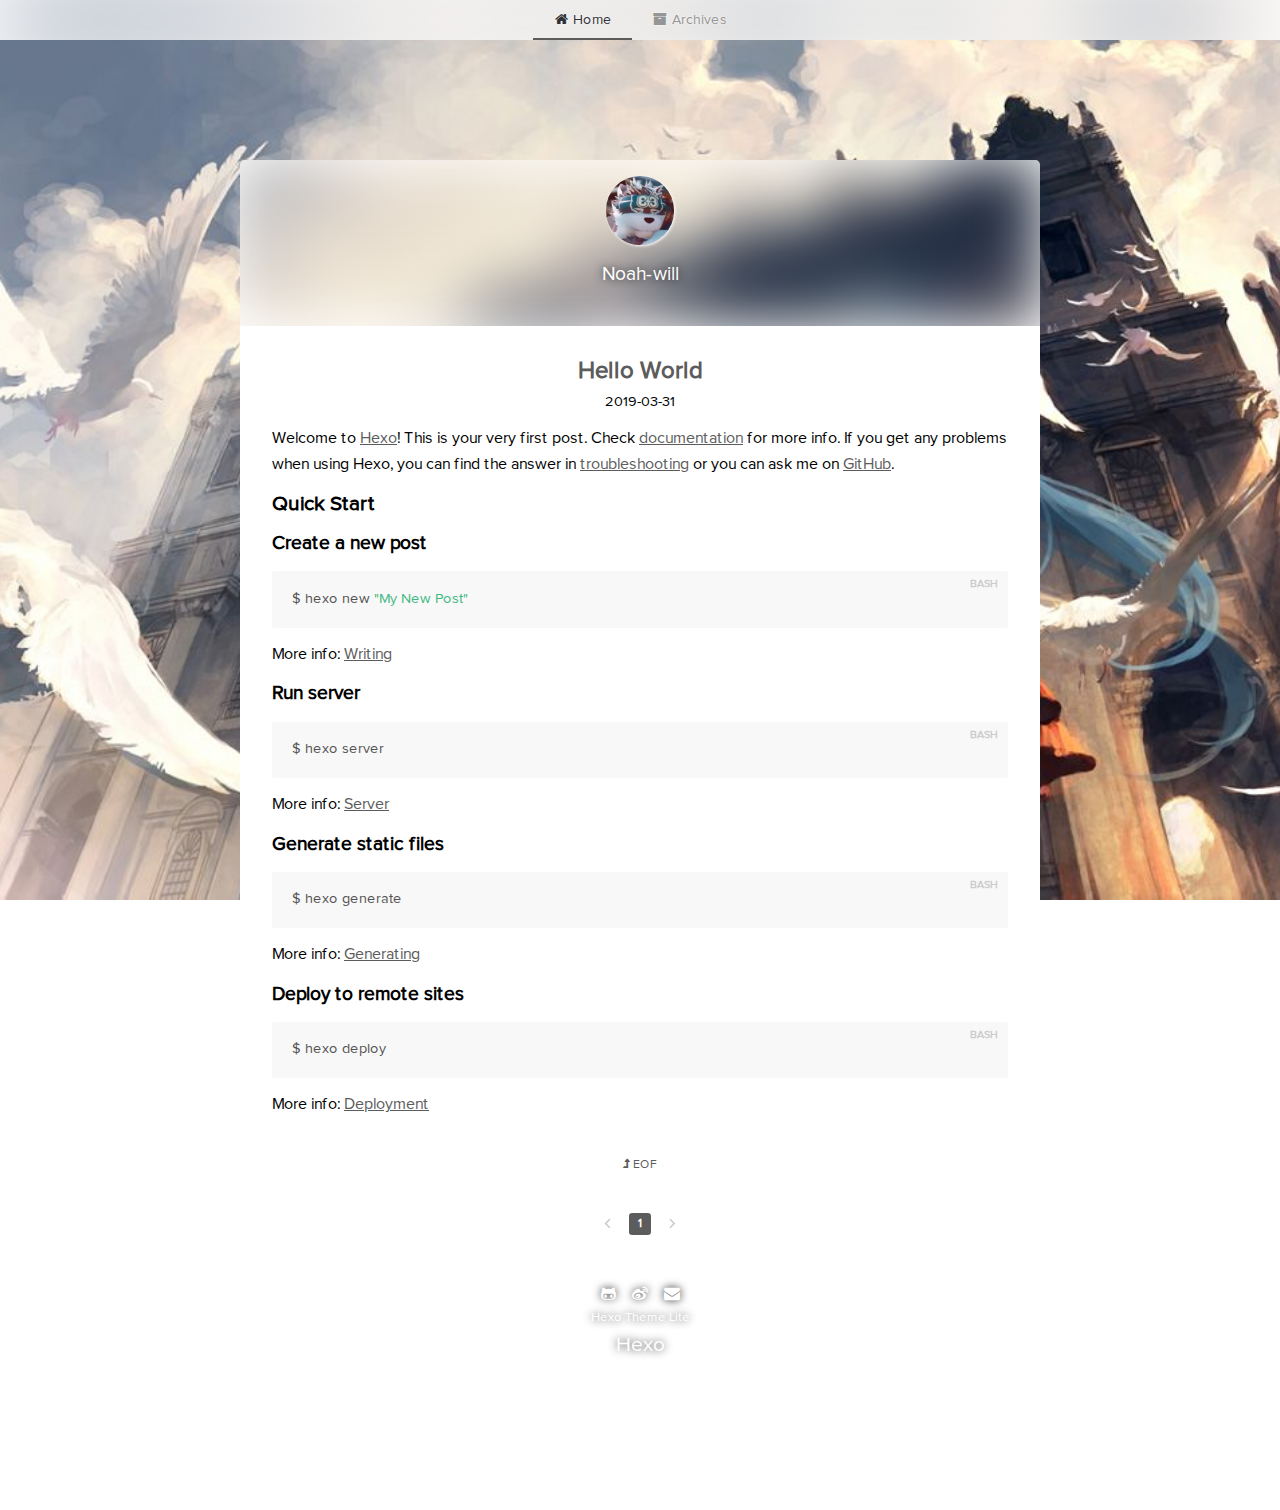
==== index.html @ 1d0edd36 "Site updated: 2019-04-01 12:36:15" ====
<!doctype html><html lang="en"><head><meta name="generator" content="Hexo 3.8.0"><meta charset="UTF-8"><meta name="viewport" content="width=device-width,user-scalable=no,initial-scale=1,maximum-scale=1,minimum-scale=1"><meta http-equiv="X-UA-Compatible" content="ie=edge"><link rel="shortcut icon" href="/static/favicon.ico"><title>Hexo</title><link href="/static/css/app.c64eadfc8d3abfc9d85514dba4054813.css" rel="stylesheet"></head><body><div id="app"></div><script type="text/javascript" src="/static/js/manifest.992b63bf2abbf3194771.js"></script><script type="text/javascript" src="/static/js/vendor.e12dc8c9af1f7aa12436.js"></script><script type="text/javascript" src="/static/js/app.bc036f9167871d39aecf.js"></script></body></html>
---- static/css/app.c64eadfc8d3abfc9d85514dba4054813.css ----
#app[data-v-75a8d7e8]{min-height:100vh;display:-webkit-box;display:-ms-flexbox;display:flex;-webkit-box-orient:vertical;-webkit-box-direction:normal;-ms-flex-flow:column nowrap;flex-flow:column nowrap}.app-footer[data-v-75a8d7e8],.app-header[data-v-75a8d7e8]{display:-webkit-box;display:-ms-flexbox;display:flex;-webkit-box-pack:center;-ms-flex-pack:center;justify-content:center;-webkit-box-align:end;-ms-flex-align:end;align-items:flex-end;margin-top:10rem}.app-footer[data-v-75a8d7e8]{-webkit-box-flex:1;-ms-flex-positive:1;flex-grow:1}.app-dep-footer[data-v-75a8d7e8]{margin-top:0;margin-bottom:8rem;-webkit-box-align:start;-ms-flex-align:start;align-items:flex-start}.app-dep-footer>div[data-v-75a8d7e8]{border-bottom-left-radius:.3rem;border-bottom-right-radius:.3rem}.app-body[data-v-75a8d7e8]{box-sizing:border-box;background-color:#fff;padding:2rem 1rem}.app-dep-footer-body[data-v-75a8d7e8]{border-bottom-left-radius:0;border-bottom-right-radius:0}.fade-enter-active,.fade-leave-active{transition:all .2s ease}.fade-enter,.fade-leave-active{opacity:0}#top-nav[data-v-26df1257]{position:fixed;top:0;left:0;right:0;height:40px;z-index:1000;overflow:hidden;color:#fff;text-shadow:1px 1px 8px #444}#top-nav .main-menu[data-v-26df1257]{width:100%}.dropdown-item[data-v-26df1257]{display:-webkit-box;display:-ms-flexbox;display:flex;-webkit-box-align:center;-ms-flex-align:center;align-items:center}.dropdown-item .icon[data-v-26df1257]{width:1rem;text-align:center;margin-right:.3rem}.dropdown-item .item-name[data-v-26df1257]{-webkit-box-flex:1;-ms-flex-positive:1;flex-grow:1}.blur[data-v-26df1257]{display:-webkit-box;display:-ms-flexbox;display:flex;-webkit-box-align:center;-ms-flex-align:center;align-items:center}.menu-btn>span[data-v-26df1257]{margin-right:.2rem}.item-icon[data-v-26df1257]{display:inline-block;width:1rem;text-align:center}.el-menu--horizontal[data-v-26df1257]{display:-webkit-box;display:-ms-flexbox;display:flex;-webkit-box-pack:center;-ms-flex-pack:center;justify-content:center}.el-menu--horizontal .el-menu-item[data-v-26df1257]{line-height:40px;height:40px;text-shadow:0 0 2px #fff;color:#959595}.el-menu--horizontal .el-menu-item i[data-v-26df1257]{color:inherit}.el-menu--horizontal .el-menu-item[data-v-26df1257]:focus,.el-menu--horizontal .el-menu-item[data-v-26df1257]:hover{background-color:hsla(0,0%,100%,0)}.el-menu--horizontal .el-menu-item [data-v-26df1257]{vertical-align:unset}.el-menu--horizontal .is-active[data-v-26df1257]{color:#5c5c5c}.el-menu[data-v-26df1257]{background-color:hsla(0,0%,100%,0)}.container{width:800px;margin-left:auto;margin-right:auto}@media (max-width:768px){.container{width:100%}}@media (max-width:768px){.top-left-padding{padding-left:1rem}}#lite-header[data-v-73f77182]{display:-webkit-box;display:-ms-flexbox;display:flex;-webkit-box-orient:vertical;-webkit-box-direction:normal;-ms-flex-flow:column nowrap;flex-flow:column nowrap;-webkit-box-align:center;-ms-flex-align:center;align-items:center;-webkit-box-pack:center;-ms-flex-pack:center;justify-content:center;text-shadow:0 0 .5rem #2e2e2e;border-top-left-radius:.3rem;border-top-right-radius:.3rem;padding:1rem}.avatar[data-v-73f77182]{display:inline-block;width:4.3rem;height:4.3rem;border-radius:50%;box-shadow:1px 1px 3px #fff}.author[data-v-73f77182]{font-size:1.2em;margin-bottom:.3rem}.description[data-v-73f77182]{font-size:.9em;margin-bottom:.3rem}#lite-footer[data-v-6f0f8eb1]{display:-webkit-box;display:-ms-flexbox;display:flex;-webkit-box-orient:vertical;-webkit-box-direction:normal;-ms-flex-flow:column nowrap;flex-flow:column nowrap;-webkit-box-align:center;-ms-flex-align:center;align-items:center;-webkit-box-pack:center;-ms-flex-pack:center;justify-content:center;text-shadow:0 0 .5rem #2e2e2e;padding:1rem 0 .5rem}#lite-footer>[data-v-6f0f8eb1]{margin-top:0;margin-bottom:.5rem}#lite-footer>[data-v-6f0f8eb1]:last-child{margin-bottom:0}#lite-footer a[data-v-6f0f8eb1]{color:inherit;transition:-webkit-transform .1s;transition:transform .1s;transition:transform .1s,-webkit-transform .1s}#lite-footer a[data-v-6f0f8eb1]:hover{-webkit-transform:scale(1.1);transform:scale(1.1)}.icon-list[data-v-6f0f8eb1]{display:-webkit-box;display:-ms-flexbox;display:flex}.icon-list>a[data-v-6f0f8eb1]{margin:0 .5rem}.powered-by[data-v-6f0f8eb1]{font-size:.8em}.title[data-v-6f0f8eb1]{font-size:1.3em}
/*!
 *  Font Awesome 4.7.0 by @davegandy - http://fontawesome.io - @fontawesome
 *  License - http://fontawesome.io/license (Font: SIL OFL 1.1, CSS: MIT License)
 */@font-face{font-family:FontAwesome;src:url(/static/fonts/fontawesome-webfont.674f50d.eot);src:url(/static/fonts/fontawesome-webfont.674f50d.eot?#iefix&v=4.7.0) format("embedded-opentype"),url(/static/fonts/fontawesome-webfont.af7ae50.woff2) format("woff2"),url(/static/fonts/fontawesome-webfont.fee66e7.woff) format("woff"),url(/static/fonts/fontawesome-webfont.b06871f.ttf) format("truetype"),url(/static/img/fontawesome-webfont.912ec66.svg#fontawesomeregular) format("svg");font-weight:400;font-style:normal}.fa{display:inline-block;font:normal normal normal 14px/1 FontAwesome;font-size:inherit;text-rendering:auto;-webkit-font-smoothing:antialiased;-moz-osx-font-smoothing:grayscale}.fa-lg{font-size:1.33333333em;line-height:.75em;vertical-align:-15%}.fa-2x{font-size:2em}.fa-3x{font-size:3em}.fa-4x{font-size:4em}.fa-5x{font-size:5em}.fa-fw{width:1.28571429em;text-align:center}.fa-ul{padding-left:0;margin-left:2.14285714em;list-style-type:none}.fa-ul>li{position:relative}.fa-li{position:absolute;left:-2.14285714em;width:2.14285714em;top:.14285714em;text-align:center}.fa-li.fa-lg{left:-1.85714286em}.fa-border{padding:.2em .25em .15em;border:.08em solid #eee;border-radius:.1em}.fa-pull-left{float:left}.fa-pull-right{float:right}.fa.fa-pull-left{margin-right:.3em}.fa.fa-pull-right{margin-left:.3em}.pull-right{float:right}.pull-left{float:left}.fa.pull-left{margin-right:.3em}.fa.pull-right{margin-left:.3em}.fa-spin{-webkit-animation:fa-spin 2s infinite linear;animation:fa-spin 2s infinite linear}.fa-pulse{-webkit-animation:fa-spin 1s infinite steps(8);animation:fa-spin 1s infinite steps(8)}@-webkit-keyframes fa-spin{0%{-webkit-transform:rotate(0deg);transform:rotate(0deg)}to{-webkit-transform:rotate(359deg);transform:rotate(359deg)}}@keyframes fa-spin{0%{-webkit-transform:rotate(0deg);transform:rotate(0deg)}to{-webkit-transform:rotate(359deg);transform:rotate(359deg)}}.fa-rotate-90{-ms-filter:"progid:DXImageTransform.Microsoft.BasicImage(rotation=1)";-webkit-transform:rotate(90deg);transform:rotate(90deg)}.fa-rotate-180{-ms-filter:"progid:DXImageTransform.Microsoft.BasicImage(rotation=2)";-webkit-transform:rotate(180deg);transform:rotate(180deg)}.fa-rotate-270{-ms-filter:"progid:DXImageTransform.Microsoft.BasicImage(rotation=3)";-webkit-transform:rotate(270deg);transform:rotate(270deg)}.fa-flip-horizontal{-ms-filter:"progid:DXImageTransform.Microsoft.BasicImage(rotation=0, mirror=1)";-webkit-transform:scaleX(-1);transform:scaleX(-1)}.fa-flip-vertical{-ms-filter:"progid:DXImageTransform.Microsoft.BasicImage(rotation=2, mirror=1)";-webkit-transform:scaleY(-1);transform:scaleY(-1)}:root .fa-flip-horizontal,:root .fa-flip-vertical,:root .fa-rotate-90,:root .fa-rotate-180,:root .fa-rotate-270{-webkit-filter:none;filter:none}.fa-stack{position:relative;display:inline-block;width:2em;height:2em;line-height:2em;vertical-align:middle}.fa-stack-1x,.fa-stack-2x{position:absolute;left:0;width:100%;text-align:center}.fa-stack-1x{line-height:inherit}.fa-stack-2x{font-size:2em}.fa-inverse{color:#fff}.fa-glass:before{content:"\F000"}.fa-music:before{content:"\F001"}.fa-search:before{content:"\F002"}.fa-envelope-o:before{content:"\F003"}.fa-heart:before{content:"\F004"}.fa-star:before{content:"\F005"}.fa-star-o:before{content:"\F006"}.fa-user:before{content:"\F007"}.fa-film:before{content:"\F008"}.fa-th-large:before{content:"\F009"}.fa-th:before{content:"\F00A"}.fa-th-list:before{content:"\F00B"}.fa-check:before{content:"\F00C"}.fa-close:before,.fa-remove:before,.fa-times:before{content:"\F00D"}.fa-search-plus:before{content:"\F00E"}.fa-search-minus:before{content:"\F010"}.fa-power-off:before{content:"\F011"}.fa-signal:before{content:"\F012"}.fa-cog:before,.fa-gear:before{content:"\F013"}.fa-trash-o:before{content:"\F014"}.fa-home:before{content:"\F015"}.fa-file-o:before{content:"\F016"}.fa-clock-o:before{content:"\F017"}.fa-road:before{content:"\F018"}.fa-download:before{content:"\F019"}.fa-arrow-circle-o-down:before{content:"\F01A"}.fa-arrow-circle-o-up:before{content:"\F01B"}.fa-inbox:before{content:"\F01C"}.fa-play-circle-o:before{content:"\F01D"}.fa-repeat:before,.fa-rotate-right:before{content:"\F01E"}.fa-refresh:before{content:"\F021"}.fa-list-alt:before{content:"\F022"}.fa-lock:before{content:"\F023"}.fa-flag:before{content:"\F024"}.fa-headphones:before{content:"\F025"}.fa-volume-off:before{content:"\F026"}.fa-volume-down:before{content:"\F027"}.fa-volume-up:before{content:"\F028"}.fa-qrcode:before{content:"\F029"}.fa-barcode:before{content:"\F02A"}.fa-tag:before{content:"\F02B"}.fa-tags:before{content:"\F02C"}.fa-book:before{content:"\F02D"}.fa-bookmark:before{content:"\F02E"}.fa-print:before{content:"\F02F"}.fa-camera:before{content:"\F030"}.fa-font:before{content:"\F031"}.fa-bold:before{content:"\F032"}.fa-italic:before{content:"\F033"}.fa-text-height:before{content:"\F034"}.fa-text-width:before{content:"\F035"}.fa-align-left:before{content:"\F036"}.fa-align-center:before{content:"\F037"}.fa-align-right:before{content:"\F038"}.fa-align-justify:before{content:"\F039"}.fa-list:before{content:"\F03A"}.fa-dedent:before,.fa-outdent:before{content:"\F03B"}.fa-indent:before{content:"\F03C"}.fa-video-camera:before{content:"\F03D"}.fa-image:before,.fa-photo:before,.fa-picture-o:before{content:"\F03E"}.fa-pencil:before{content:"\F040"}.fa-map-marker:before{content:"\F041"}.fa-adjust:before{content:"\F042"}.fa-tint:before{content:"\F043"}.fa-edit:before,.fa-pencil-square-o:before{content:"\F044"}.fa-share-square-o:before{content:"\F045"}.fa-check-square-o:before{content:"\F046"}.fa-arrows:before{content:"\F047"}.fa-step-backward:before{content:"\F048"}.fa-fast-backward:before{content:"\F049"}.fa-backward:before{content:"\F04A"}.fa-play:before{content:"\F04B"}.fa-pause:before{content:"\F04C"}.fa-stop:before{content:"\F04D"}.fa-forward:before{content:"\F04E"}.fa-fast-forward:before{content:"\F050"}.fa-step-forward:before{content:"\F051"}.fa-eject:before{content:"\F052"}.fa-chevron-left:before{content:"\F053"}.fa-chevron-right:before{content:"\F054"}.fa-plus-circle:before{content:"\F055"}.fa-minus-circle:before{content:"\F056"}.fa-times-circle:before{content:"\F057"}.fa-check-circle:before{content:"\F058"}.fa-question-circle:before{content:"\F059"}.fa-info-circle:before{content:"\F05A"}.fa-crosshairs:before{content:"\F05B"}.fa-times-circle-o:before{content:"\F05C"}.fa-check-circle-o:before{content:"\F05D"}.fa-ban:before{content:"\F05E"}.fa-arrow-left:before{content:"\F060"}.fa-arrow-right:before{content:"\F061"}.fa-arrow-up:before{content:"\F062"}.fa-arrow-down:before{content:"\F063"}.fa-mail-forward:before,.fa-share:before{content:"\F064"}.fa-expand:before{content:"\F065"}.fa-compress:before{content:"\F066"}.fa-plus:before{content:"\F067"}.fa-minus:before{content:"\F068"}.fa-asterisk:before{content:"\F069"}.fa-exclamation-circle:before{content:"\F06A"}.fa-gift:before{content:"\F06B"}.fa-leaf:before{content:"\F06C"}.fa-fire:before{content:"\F06D"}.fa-eye:before{content:"\F06E"}.fa-eye-slash:before{content:"\F070"}.fa-exclamation-triangle:before,.fa-warning:before{content:"\F071"}.fa-plane:before{content:"\F072"}.fa-calendar:before{content:"\F073"}.fa-random:before{content:"\F074"}.fa-comment:before{content:"\F075"}.fa-magnet:before{content:"\F076"}.fa-chevron-up:before{content:"\F077"}.fa-chevron-down:before{content:"\F078"}.fa-retweet:before{content:"\F079"}.fa-shopping-cart:before{content:"\F07A"}.fa-folder:before{content:"\F07B"}.fa-folder-open:before{content:"\F07C"}.fa-arrows-v:before{content:"\F07D"}.fa-arrows-h:before{content:"\F07E"}.fa-bar-chart-o:before,.fa-bar-chart:before{content:"\F080"}.fa-twitter-square:before{content:"\F081"}.fa-facebook-square:before{content:"\F082"}.fa-camera-retro:before{content:"\F083"}.fa-key:before{content:"\F084"}.fa-cogs:before,.fa-gears:before{content:"\F085"}.fa-comments:before{content:"\F086"}.fa-thumbs-o-up:before{content:"\F087"}.fa-thumbs-o-down:before{content:"\F088"}.fa-star-half:before{content:"\F089"}.fa-heart-o:before{content:"\F08A"}.fa-sign-out:before{content:"\F08B"}.fa-linkedin-square:before{content:"\F08C"}.fa-thumb-tack:before{content:"\F08D"}.fa-external-link:before{content:"\F08E"}.fa-sign-in:before{content:"\F090"}.fa-trophy:before{content:"\F091"}.fa-github-square:before{content:"\F092"}.fa-upload:before{content:"\F093"}.fa-lemon-o:before{content:"\F094"}.fa-phone:before{content:"\F095"}.fa-square-o:before{content:"\F096"}.fa-bookmark-o:before{content:"\F097"}.fa-phone-square:before{content:"\F098"}.fa-twitter:before{content:"\F099"}.fa-facebook-f:before,.fa-facebook:before{content:"\F09A"}.fa-github:before{content:"\F09B"}.fa-unlock:before{content:"\F09C"}.fa-credit-card:before{content:"\F09D"}.fa-feed:before,.fa-rss:before{content:"\F09E"}.fa-hdd-o:before{content:"\F0A0"}.fa-bullhorn:before{content:"\F0A1"}.fa-bell:before{content:"\F0F3"}.fa-certificate:before{content:"\F0A3"}.fa-hand-o-right:before{content:"\F0A4"}.fa-hand-o-left:before{content:"\F0A5"}.fa-hand-o-up:before{content:"\F0A6"}.fa-hand-o-down:before{content:"\F0A7"}.fa-arrow-circle-left:before{content:"\F0A8"}.fa-arrow-circle-right:before{content:"\F0A9"}.fa-arrow-circle-up:before{content:"\F0AA"}.fa-arrow-circle-down:before{content:"\F0AB"}.fa-globe:before{content:"\F0AC"}.fa-wrench:before{content:"\F0AD"}.fa-tasks:before{content:"\F0AE"}.fa-filter:before{content:"\F0B0"}.fa-briefcase:before{content:"\F0B1"}.fa-arrows-alt:before{content:"\F0B2"}.fa-group:before,.fa-users:before{content:"\F0C0"}.fa-chain:before,.fa-link:before{content:"\F0C1"}.fa-cloud:before{content:"\F0C2"}.fa-flask:before{content:"\F0C3"}.fa-cut:before,.fa-scissors:before{content:"\F0C4"}.fa-copy:before,.fa-files-o:before{content:"\F0C5"}.fa-paperclip:before{content:"\F0C6"}.fa-floppy-o:before,.fa-save:before{content:"\F0C7"}.fa-square:before{content:"\F0C8"}.fa-bars:before,.fa-navicon:before,.fa-reorder:before{content:"\F0C9"}.fa-list-ul:before{content:"\F0CA"}.fa-list-ol:before{content:"\F0CB"}.fa-strikethrough:before{content:"\F0CC"}.fa-underline:before{content:"\F0CD"}.fa-table:before{content:"\F0CE"}.fa-magic:before{content:"\F0D0"}.fa-truck:before{content:"\F0D1"}.fa-pinterest:before{content:"\F0D2"}.fa-pinterest-square:before{content:"\F0D3"}.fa-google-plus-square:before{content:"\F0D4"}.fa-google-plus:before{content:"\F0D5"}.fa-money:before{content:"\F0D6"}.fa-caret-down:before{content:"\F0D7"}.fa-caret-up:before{content:"\F0D8"}.fa-caret-left:before{content:"\F0D9"}.fa-caret-right:before{content:"\F0DA"}.fa-columns:before{content:"\F0DB"}.fa-sort:before,.fa-unsorted:before{content:"\F0DC"}.fa-sort-desc:before,.fa-sort-down:before{content:"\F0DD"}.fa-sort-asc:before,.fa-sort-up:before{content:"\F0DE"}.fa-envelope:before{content:"\F0E0"}.fa-linkedin:before{content:"\F0E1"}.fa-rotate-left:before,.fa-undo:before{content:"\F0E2"}.fa-gavel:before,.fa-legal:before{content:"\F0E3"}.fa-dashboard:before,.fa-tachometer:before{content:"\F0E4"}.fa-comment-o:before{content:"\F0E5"}.fa-comments-o:before{content:"\F0E6"}.fa-bolt:before,.fa-flash:before{content:"\F0E7"}.fa-sitemap:before{content:"\F0E8"}.fa-umbrella:before{content:"\F0E9"}.fa-clipboard:before,.fa-paste:before{content:"\F0EA"}.fa-lightbulb-o:before{content:"\F0EB"}.fa-exchange:before{content:"\F0EC"}.fa-cloud-download:before{content:"\F0ED"}.fa-cloud-upload:before{content:"\F0EE"}.fa-user-md:before{content:"\F0F0"}.fa-stethoscope:before{content:"\F0F1"}.fa-suitcase:before{content:"\F0F2"}.fa-bell-o:before{content:"\F0A2"}.fa-coffee:before{content:"\F0F4"}.fa-cutlery:before{content:"\F0F5"}.fa-file-text-o:before{content:"\F0F6"}.fa-building-o:before{content:"\F0F7"}.fa-hospital-o:before{content:"\F0F8"}.fa-ambulance:before{content:"\F0F9"}.fa-medkit:before{content:"\F0FA"}.fa-fighter-jet:before{content:"\F0FB"}.fa-beer:before{content:"\F0FC"}.fa-h-square:before{content:"\F0FD"}.fa-plus-square:before{content:"\F0FE"}.fa-angle-double-left:before{content:"\F100"}.fa-angle-double-right:before{content:"\F101"}.fa-angle-double-up:before{content:"\F102"}.fa-angle-double-down:before{content:"\F103"}.fa-angle-left:before{content:"\F104"}.fa-angle-right:before{content:"\F105"}.fa-angle-up:before{content:"\F106"}.fa-angle-down:before{content:"\F107"}.fa-desktop:before{content:"\F108"}.fa-laptop:before{content:"\F109"}.fa-tablet:before{content:"\F10A"}.fa-mobile-phone:before,.fa-mobile:before{content:"\F10B"}.fa-circle-o:before{content:"\F10C"}.fa-quote-left:before{content:"\F10D"}.fa-quote-right:before{content:"\F10E"}.fa-spinner:before{content:"\F110"}.fa-circle:before{content:"\F111"}.fa-mail-reply:before,.fa-reply:before{content:"\F112"}.fa-github-alt:before{content:"\F113"}.fa-folder-o:before{content:"\F114"}.fa-folder-open-o:before{content:"\F115"}.fa-smile-o:before{content:"\F118"}.fa-frown-o:before{content:"\F119"}.fa-meh-o:before{content:"\F11A"}.fa-gamepad:before{content:"\F11B"}.fa-keyboard-o:before{content:"\F11C"}.fa-flag-o:before{content:"\F11D"}.fa-flag-checkered:before{content:"\F11E"}.fa-terminal:before{content:"\F120"}.fa-code:before{content:"\F121"}.fa-mail-reply-all:before,.fa-reply-all:before{content:"\F122"}.fa-star-half-empty:before,.fa-star-half-full:before,.fa-star-half-o:before{content:"\F123"}.fa-location-arrow:before{content:"\F124"}.fa-crop:before{content:"\F125"}.fa-code-fork:before{content:"\F126"}.fa-chain-broken:before,.fa-unlink:before{content:"\F127"}.fa-question:before{content:"\F128"}.fa-info:before{content:"\F129"}.fa-exclamation:before{content:"\F12A"}.fa-superscript:before{content:"\F12B"}.fa-subscript:before{content:"\F12C"}.fa-eraser:before{content:"\F12D"}.fa-puzzle-piece:before{content:"\F12E"}.fa-microphone:before{content:"\F130"}.fa-microphone-slash:before{content:"\F131"}.fa-shield:before{content:"\F132"}.fa-calendar-o:before{content:"\F133"}.fa-fire-extinguisher:before{content:"\F134"}.fa-rocket:before{content:"\F135"}.fa-maxcdn:before{content:"\F136"}.fa-chevron-circle-left:before{content:"\F137"}.fa-chevron-circle-right:before{content:"\F138"}.fa-chevron-circle-up:before{content:"\F139"}.fa-chevron-circle-down:before{content:"\F13A"}.fa-html5:before{content:"\F13B"}.fa-css3:before{content:"\F13C"}.fa-anchor:before{content:"\F13D"}.fa-unlock-alt:before{content:"\F13E"}.fa-bullseye:before{content:"\F140"}.fa-ellipsis-h:before{content:"\F141"}.fa-ellipsis-v:before{content:"\F142"}.fa-rss-square:before{content:"\F143"}.fa-play-circle:before{content:"\F144"}.fa-ticket:before{content:"\F145"}.fa-minus-square:before{content:"\F146"}.fa-minus-square-o:before{content:"\F147"}.fa-level-up:before{content:"\F148"}.fa-level-down:before{content:"\F149"}.fa-check-square:before{content:"\F14A"}.fa-pencil-square:before{content:"\F14B"}.fa-external-link-square:before{content:"\F14C"}.fa-share-square:before{content:"\F14D"}.fa-compass:before{content:"\F14E"}.fa-caret-square-o-down:before,.fa-toggle-down:before{content:"\F150"}.fa-caret-square-o-up:before,.fa-toggle-up:before{content:"\F151"}.fa-caret-square-o-right:before,.fa-toggle-right:before{content:"\F152"}.fa-eur:before,.fa-euro:before{content:"\F153"}.fa-gbp:before{content:"\F154"}.fa-dollar:before,.fa-usd:before{content:"\F155"}.fa-inr:before,.fa-rupee:before{content:"\F156"}.fa-cny:before,.fa-jpy:before,.fa-rmb:before,.fa-yen:before{content:"\F157"}.fa-rouble:before,.fa-rub:before,.fa-ruble:before{content:"\F158"}.fa-krw:before,.fa-won:before{content:"\F159"}.fa-bitcoin:before,.fa-btc:before{content:"\F15A"}.fa-file:before{content:"\F15B"}.fa-file-text:before{content:"\F15C"}.fa-sort-alpha-asc:before{content:"\F15D"}.fa-sort-alpha-desc:before{content:"\F15E"}.fa-sort-amount-asc:before{content:"\F160"}.fa-sort-amount-desc:before{content:"\F161"}.fa-sort-numeric-asc:before{content:"\F162"}.fa-sort-numeric-desc:before{content:"\F163"}.fa-thumbs-up:before{content:"\F164"}.fa-thumbs-down:before{content:"\F165"}.fa-youtube-square:before{content:"\F166"}.fa-youtube:before{content:"\F167"}.fa-xing:before{content:"\F168"}.fa-xing-square:before{content:"\F169"}.fa-youtube-play:before{content:"\F16A"}.fa-dropbox:before{content:"\F16B"}.fa-stack-overflow:before{content:"\F16C"}.fa-instagram:before{content:"\F16D"}.fa-flickr:before{content:"\F16E"}.fa-adn:before{content:"\F170"}.fa-bitbucket:before{content:"\F171"}.fa-bitbucket-square:before{content:"\F172"}.fa-tumblr:before{content:"\F173"}.fa-tumblr-square:before{content:"\F174"}.fa-long-arrow-down:before{content:"\F175"}.fa-long-arrow-up:before{content:"\F176"}.fa-long-arrow-left:before{content:"\F177"}.fa-long-arrow-right:before{content:"\F178"}.fa-apple:before{content:"\F179"}.fa-windows:before{content:"\F17A"}.fa-android:before{content:"\F17B"}.fa-linux:before{content:"\F17C"}.fa-dribbble:before{content:"\F17D"}.fa-skype:before{content:"\F17E"}.fa-foursquare:before{content:"\F180"}.fa-trello:before{content:"\F181"}.fa-female:before{content:"\F182"}.fa-male:before{content:"\F183"}.fa-gittip:before,.fa-gratipay:before{content:"\F184"}.fa-sun-o:before{content:"\F185"}.fa-moon-o:before{content:"\F186"}.fa-archive:before{content:"\F187"}.fa-bug:before{content:"\F188"}.fa-vk:before{content:"\F189"}.fa-weibo:before{content:"\F18A"}.fa-renren:before{content:"\F18B"}.fa-pagelines:before{content:"\F18C"}.fa-stack-exchange:before{content:"\F18D"}.fa-arrow-circle-o-right:before{content:"\F18E"}.fa-arrow-circle-o-left:before{content:"\F190"}.fa-caret-square-o-left:before,.fa-toggle-left:before{content:"\F191"}.fa-dot-circle-o:before{content:"\F192"}.fa-wheelchair:before{content:"\F193"}.fa-vimeo-square:before{content:"\F194"}.fa-try:before,.fa-turkish-lira:before{content:"\F195"}.fa-plus-square-o:before{content:"\F196"}.fa-space-shuttle:before{content:"\F197"}.fa-slack:before{content:"\F198"}.fa-envelope-square:before{content:"\F199"}.fa-wordpress:before{content:"\F19A"}.fa-openid:before{content:"\F19B"}.fa-bank:before,.fa-institution:before,.fa-university:before{content:"\F19C"}.fa-graduation-cap:before,.fa-mortar-board:before{content:"\F19D"}.fa-yahoo:before{content:"\F19E"}.fa-google:before{content:"\F1A0"}.fa-reddit:before{content:"\F1A1"}.fa-reddit-square:before{content:"\F1A2"}.fa-stumbleupon-circle:before{content:"\F1A3"}.fa-stumbleupon:before{content:"\F1A4"}.fa-delicious:before{content:"\F1A5"}.fa-digg:before{content:"\F1A6"}.fa-pied-piper-pp:before{content:"\F1A7"}.fa-pied-piper-alt:before{content:"\F1A8"}.fa-drupal:before{content:"\F1A9"}.fa-joomla:before{content:"\F1AA"}.fa-language:before{content:"\F1AB"}.fa-fax:before{content:"\F1AC"}.fa-building:before{content:"\F1AD"}.fa-child:before{content:"\F1AE"}.fa-paw:before{content:"\F1B0"}.fa-spoon:before{content:"\F1B1"}.fa-cube:before{content:"\F1B2"}.fa-cubes:before{content:"\F1B3"}.fa-behance:before{content:"\F1B4"}.fa-behance-square:before{content:"\F1B5"}.fa-steam:before{content:"\F1B6"}.fa-steam-square:before{content:"\F1B7"}.fa-recycle:before{content:"\F1B8"}.fa-automobile:before,.fa-car:before{content:"\F1B9"}.fa-cab:before,.fa-taxi:before{content:"\F1BA"}.fa-tree:before{content:"\F1BB"}.fa-spotify:before{content:"\F1BC"}.fa-deviantart:before{content:"\F1BD"}.fa-soundcloud:before{content:"\F1BE"}.fa-database:before{content:"\F1C0"}.fa-file-pdf-o:before{content:"\F1C1"}.fa-file-word-o:before{content:"\F1C2"}.fa-file-excel-o:before{content:"\F1C3"}.fa-file-powerpoint-o:before{content:"\F1C4"}.fa-file-image-o:before,.fa-file-photo-o:before,.fa-file-picture-o:before{content:"\F1C5"}.fa-file-archive-o:before,.fa-file-zip-o:before{content:"\F1C6"}.fa-file-audio-o:before,.fa-file-sound-o:before{content:"\F1C7"}.fa-file-movie-o:before,.fa-file-video-o:before{content:"\F1C8"}.fa-file-code-o:before{content:"\F1C9"}.fa-vine:before{content:"\F1CA"}.fa-codepen:before{content:"\F1CB"}.fa-jsfiddle:before{content:"\F1CC"}.fa-life-bouy:before,.fa-life-buoy:before,.fa-life-ring:before,.fa-life-saver:before,.fa-support:before{content:"\F1CD"}.fa-circle-o-notch:before{content:"\F1CE"}.fa-ra:before,.fa-rebel:before,.fa-resistance:before{content:"\F1D0"}.fa-empire:before,.fa-ge:before{content:"\F1D1"}.fa-git-square:before{content:"\F1D2"}.fa-git:before{content:"\F1D3"}.fa-hacker-news:before,.fa-y-combinator-square:before,.fa-yc-square:before{content:"\F1D4"}.fa-tencent-weibo:before{content:"\F1D5"}.fa-qq:before{content:"\F1D6"}.fa-wechat:before,.fa-weixin:before{content:"\F1D7"}.fa-paper-plane:before,.fa-send:before{content:"\F1D8"}.fa-paper-plane-o:before,.fa-send-o:before{content:"\F1D9"}.fa-history:before{content:"\F1DA"}.fa-circle-thin:before{content:"\F1DB"}.fa-header:before{content:"\F1DC"}.fa-paragraph:before{content:"\F1DD"}.fa-sliders:before{content:"\F1DE"}.fa-share-alt:before{content:"\F1E0"}.fa-share-alt-square:before{content:"\F1E1"}.fa-bomb:before{content:"\F1E2"}.fa-futbol-o:before,.fa-soccer-ball-o:before{content:"\F1E3"}.fa-tty:before{content:"\F1E4"}.fa-binoculars:before{content:"\F1E5"}.fa-plug:before{content:"\F1E6"}.fa-slideshare:before{content:"\F1E7"}.fa-twitch:before{content:"\F1E8"}.fa-yelp:before{content:"\F1E9"}.fa-newspaper-o:before{content:"\F1EA"}.fa-wifi:before{content:"\F1EB"}.fa-calculator:before{content:"\F1EC"}.fa-paypal:before{content:"\F1ED"}.fa-google-wallet:before{content:"\F1EE"}.fa-cc-visa:before{content:"\F1F0"}.fa-cc-mastercard:before{content:"\F1F1"}.fa-cc-discover:before{content:"\F1F2"}.fa-cc-amex:before{content:"\F1F3"}.fa-cc-paypal:before{content:"\F1F4"}.fa-cc-stripe:before{content:"\F1F5"}.fa-bell-slash:before{content:"\F1F6"}.fa-bell-slash-o:before{content:"\F1F7"}.fa-trash:before{content:"\F1F8"}.fa-copyright:before{content:"\F1F9"}.fa-at:before{content:"\F1FA"}.fa-eyedropper:before{content:"\F1FB"}.fa-paint-brush:before{content:"\F1FC"}.fa-birthday-cake:before{content:"\F1FD"}.fa-area-chart:before{content:"\F1FE"}.fa-pie-chart:before{content:"\F200"}.fa-line-chart:before{content:"\F201"}.fa-lastfm:before{content:"\F202"}.fa-lastfm-square:before{content:"\F203"}.fa-toggle-off:before{content:"\F204"}.fa-toggle-on:before{content:"\F205"}.fa-bicycle:before{content:"\F206"}.fa-bus:before{content:"\F207"}.fa-ioxhost:before{content:"\F208"}.fa-angellist:before{content:"\F209"}.fa-cc:before{content:"\F20A"}.fa-ils:before,.fa-shekel:before,.fa-sheqel:before{content:"\F20B"}.fa-meanpath:before{content:"\F20C"}.fa-buysellads:before{content:"\F20D"}.fa-connectdevelop:before{content:"\F20E"}.fa-dashcube:before{content:"\F210"}.fa-forumbee:before{content:"\F211"}.fa-leanpub:before{content:"\F212"}.fa-sellsy:before{content:"\F213"}.fa-shirtsinbulk:before{content:"\F214"}.fa-simplybuilt:before{content:"\F215"}.fa-skyatlas:before{content:"\F216"}.fa-cart-plus:before{content:"\F217"}.fa-cart-arrow-down:before{content:"\F218"}.fa-diamond:before{content:"\F219"}.fa-ship:before{content:"\F21A"}.fa-user-secret:before{content:"\F21B"}.fa-motorcycle:before{content:"\F21C"}.fa-street-view:before{content:"\F21D"}.fa-heartbeat:before{content:"\F21E"}.fa-venus:before{content:"\F221"}.fa-mars:before{content:"\F222"}.fa-mercury:before{content:"\F223"}.fa-intersex:before,.fa-transgender:before{content:"\F224"}.fa-transgender-alt:before{content:"\F225"}.fa-venus-double:before{content:"\F226"}.fa-mars-double:before{content:"\F227"}.fa-venus-mars:before{content:"\F228"}.fa-mars-stroke:before{content:"\F229"}.fa-mars-stroke-v:before{content:"\F22A"}.fa-mars-stroke-h:before{content:"\F22B"}.fa-neuter:before{content:"\F22C"}.fa-genderless:before{content:"\F22D"}.fa-facebook-official:before{content:"\F230"}.fa-pinterest-p:before{content:"\F231"}.fa-whatsapp:before{content:"\F232"}.fa-server:before{content:"\F233"}.fa-user-plus:before{content:"\F234"}.fa-user-times:before{content:"\F235"}.fa-bed:before,.fa-hotel:before{content:"\F236"}.fa-viacoin:before{content:"\F237"}.fa-train:before{content:"\F238"}.fa-subway:before{content:"\F239"}.fa-medium:before{content:"\F23A"}.fa-y-combinator:before,.fa-yc:before{content:"\F23B"}.fa-optin-monster:before{content:"\F23C"}.fa-opencart:before{content:"\F23D"}.fa-expeditedssl:before{content:"\F23E"}.fa-battery-4:before,.fa-battery-full:before,.fa-battery:before{content:"\F240"}.fa-battery-3:before,.fa-battery-three-quarters:before{content:"\F241"}.fa-battery-2:before,.fa-battery-half:before{content:"\F242"}.fa-battery-1:before,.fa-battery-quarter:before{content:"\F243"}.fa-battery-0:before,.fa-battery-empty:before{content:"\F244"}.fa-mouse-pointer:before{content:"\F245"}.fa-i-cursor:before{content:"\F246"}.fa-object-group:before{content:"\F247"}.fa-object-ungroup:before{content:"\F248"}.fa-sticky-note:before{content:"\F249"}.fa-sticky-note-o:before{content:"\F24A"}.fa-cc-jcb:before{content:"\F24B"}.fa-cc-diners-club:before{content:"\F24C"}.fa-clone:before{content:"\F24D"}.fa-balance-scale:before{content:"\F24E"}.fa-hourglass-o:before{content:"\F250"}.fa-hourglass-1:before,.fa-hourglass-start:before{content:"\F251"}.fa-hourglass-2:before,.fa-hourglass-half:before{content:"\F252"}.fa-hourglass-3:before,.fa-hourglass-end:before{content:"\F253"}.fa-hourglass:before{content:"\F254"}.fa-hand-grab-o:before,.fa-hand-rock-o:before{content:"\F255"}.fa-hand-paper-o:before,.fa-hand-stop-o:before{content:"\F256"}.fa-hand-scissors-o:before{content:"\F257"}.fa-hand-lizard-o:before{content:"\F258"}.fa-hand-spock-o:before{content:"\F259"}.fa-hand-pointer-o:before{content:"\F25A"}.fa-hand-peace-o:before{content:"\F25B"}.fa-trademark:before{content:"\F25C"}.fa-registered:before{content:"\F25D"}.fa-creative-commons:before{content:"\F25E"}.fa-gg:before{content:"\F260"}.fa-gg-circle:before{content:"\F261"}.fa-tripadvisor:before{content:"\F262"}.fa-odnoklassniki:before{content:"\F263"}.fa-odnoklassniki-square:before{content:"\F264"}.fa-get-pocket:before{content:"\F265"}.fa-wikipedia-w:before{content:"\F266"}.fa-safari:before{content:"\F267"}.fa-chrome:before{content:"\F268"}.fa-firefox:before{content:"\F269"}.fa-opera:before{content:"\F26A"}.fa-internet-explorer:before{content:"\F26B"}.fa-television:before,.fa-tv:before{content:"\F26C"}.fa-contao:before{content:"\F26D"}.fa-500px:before{content:"\F26E"}.fa-amazon:before{content:"\F270"}.fa-calendar-plus-o:before{content:"\F271"}.fa-calendar-minus-o:before{content:"\F272"}.fa-calendar-times-o:before{content:"\F273"}.fa-calendar-check-o:before{content:"\F274"}.fa-industry:before{content:"\F275"}.fa-map-pin:before{content:"\F276"}.fa-map-signs:before{content:"\F277"}.fa-map-o:before{content:"\F278"}.fa-map:before{content:"\F279"}.fa-commenting:before{content:"\F27A"}.fa-commenting-o:before{content:"\F27B"}.fa-houzz:before{content:"\F27C"}.fa-vimeo:before{content:"\F27D"}.fa-black-tie:before{content:"\F27E"}.fa-fonticons:before{content:"\F280"}.fa-reddit-alien:before{content:"\F281"}.fa-edge:before{content:"\F282"}.fa-credit-card-alt:before{content:"\F283"}.fa-codiepie:before{content:"\F284"}.fa-modx:before{content:"\F285"}.fa-fort-awesome:before{content:"\F286"}.fa-usb:before{content:"\F287"}.fa-product-hunt:before{content:"\F288"}.fa-mixcloud:before{content:"\F289"}.fa-scribd:before{content:"\F28A"}.fa-pause-circle:before{content:"\F28B"}.fa-pause-circle-o:before{content:"\F28C"}.fa-stop-circle:before{content:"\F28D"}.fa-stop-circle-o:before{content:"\F28E"}.fa-shopping-bag:before{content:"\F290"}.fa-shopping-basket:before{content:"\F291"}.fa-hashtag:before{content:"\F292"}.fa-bluetooth:before{content:"\F293"}.fa-bluetooth-b:before{content:"\F294"}.fa-percent:before{content:"\F295"}.fa-gitlab:before{content:"\F296"}.fa-wpbeginner:before{content:"\F297"}.fa-wpforms:before{content:"\F298"}.fa-envira:before{content:"\F299"}.fa-universal-access:before{content:"\F29A"}.fa-wheelchair-alt:before{content:"\F29B"}.fa-question-circle-o:before{content:"\F29C"}.fa-blind:before{content:"\F29D"}.fa-audio-description:before{content:"\F29E"}.fa-volume-control-phone:before{content:"\F2A0"}.fa-braille:before{content:"\F2A1"}.fa-assistive-listening-systems:before{content:"\F2A2"}.fa-american-sign-language-interpreting:before,.fa-asl-interpreting:before{content:"\F2A3"}.fa-deaf:before,.fa-deafness:before,.fa-hard-of-hearing:before{content:"\F2A4"}.fa-glide:before{content:"\F2A5"}.fa-glide-g:before{content:"\F2A6"}.fa-sign-language:before,.fa-signing:before{content:"\F2A7"}.fa-low-vision:before{content:"\F2A8"}.fa-viadeo:before{content:"\F2A9"}.fa-viadeo-square:before{content:"\F2AA"}.fa-snapchat:before{content:"\F2AB"}.fa-snapchat-ghost:before{content:"\F2AC"}.fa-snapchat-square:before{content:"\F2AD"}.fa-pied-piper:before{content:"\F2AE"}.fa-first-order:before{content:"\F2B0"}.fa-yoast:before{content:"\F2B1"}.fa-themeisle:before{content:"\F2B2"}.fa-google-plus-circle:before,.fa-google-plus-official:before{content:"\F2B3"}.fa-fa:before,.fa-font-awesome:before{content:"\F2B4"}.fa-handshake-o:before{content:"\F2B5"}.fa-envelope-open:before{content:"\F2B6"}.fa-envelope-open-o:before{content:"\F2B7"}.fa-linode:before{content:"\F2B8"}.fa-address-book:before{content:"\F2B9"}.fa-address-book-o:before{content:"\F2BA"}.fa-address-card:before,.fa-vcard:before{content:"\F2BB"}.fa-address-card-o:before,.fa-vcard-o:before{content:"\F2BC"}.fa-user-circle:before{content:"\F2BD"}.fa-user-circle-o:before{content:"\F2BE"}.fa-user-o:before{content:"\F2C0"}.fa-id-badge:before{content:"\F2C1"}.fa-drivers-license:before,.fa-id-card:before{content:"\F2C2"}.fa-drivers-license-o:before,.fa-id-card-o:before{content:"\F2C3"}.fa-quora:before{content:"\F2C4"}.fa-free-code-camp:before{content:"\F2C5"}.fa-telegram:before{content:"\F2C6"}.fa-thermometer-4:before,.fa-thermometer-full:before,.fa-thermometer:before{content:"\F2C7"}.fa-thermometer-3:before,.fa-thermometer-three-quarters:before{content:"\F2C8"}.fa-thermometer-2:before,.fa-thermometer-half:before{content:"\F2C9"}.fa-thermometer-1:before,.fa-thermometer-quarter:before{content:"\F2CA"}.fa-thermometer-0:before,.fa-thermometer-empty:before{content:"\F2CB"}.fa-shower:before{content:"\F2CC"}.fa-bath:before,.fa-bathtub:before,.fa-s15:before{content:"\F2CD"}.fa-podcast:before{content:"\F2CE"}.fa-window-maximize:before{content:"\F2D0"}.fa-window-minimize:before{content:"\F2D1"}.fa-window-restore:before{content:"\F2D2"}.fa-times-rectangle:before,.fa-window-close:before{content:"\F2D3"}.fa-times-rectangle-o:before,.fa-window-close-o:before{content:"\F2D4"}.fa-bandcamp:before{content:"\F2D5"}.fa-grav:before{content:"\F2D6"}.fa-etsy:before{content:"\F2D7"}.fa-imdb:before{content:"\F2D8"}.fa-ravelry:before{content:"\F2D9"}.fa-eercast:before{content:"\F2DA"}.fa-microchip:before{content:"\F2DB"}.fa-snowflake-o:before{content:"\F2DC"}.fa-superpowers:before{content:"\F2DD"}.fa-wpexplorer:before{content:"\F2DE"}.fa-meetup:before{content:"\F2E0"}.sr-only{position:absolute;width:1px;height:1px;padding:0;margin:-1px;overflow:hidden;clip:rect(0,0,0,0);border:0}.sr-only-focusable:active,.sr-only-focusable:focus{position:static;width:auto;height:auto;margin:0;overflow:visible;clip:auto}@font-face{font-family:Proxima Nova Rg;src:url(/static/fonts/proximanova.943bfb3.eot);src:url(/static/fonts/proximanova.943bfb3.eot?#iefix) format("embedded-opentype"),url(/static/fonts/proximanova.3d5b0ad.woff) format("woff"),url(/static/fonts/proximanova.e82905b.ttf) format("truetype"),url("/static/img/proximanova.80c0947.svg#Proxima Nova Rg") format("svg");font-style:normal;font-weight:400}@font-face{font-family:Fira Code;src:url(/static/fonts/FiraCode-Regular.32d1e9f.eot);src:url(/static/fonts/FiraCode-Regular.32d1e9f.eot?#iefix) format("embedded-opentype"),url(/static/fonts/FiraCode-Regular.2fe2d29.woff) format("woff"),url(/static/fonts/FiraCode-Regular.cb83346.ttf) format("truetype"),url(/static/img/FiraCode-Regular.7894876.svg#Fira\ Code) format("svg");font-style:normal;font-weight:400}html{font-family:Proxima Nova Rg,Helvetica Neue,Helvetica,PingFang SC,Hiragino Sans GB,Microsoft YaHei,\\5FAE\8F6F\96C5\9ED1,Arial,sans-serif!important}code,pre{font-family:Fira-Code,Consolas,Proxima Nova Rg,Helvetica Neue,Helvetica,PingFang SC,Hiragino Sans GB,Microsoft YaHei,\\5FAE\8F6F\96C5\9ED1,Arial,sans-serif!important;-webkit-font-variant-ligatures:common-ligatures;font-variant-ligatures:common-ligatures}button,input,select,textarea{font-family:inherit}body{overflow-y:scroll}a{color:#5c5c5c;text-decoration:none;transition:all .2s}a:hover{color:#7d7d7d}
/*! normalize.css v7.0.0 | MIT License | github.com/necolas/normalize.css */html{line-height:1.15;-ms-text-size-adjust:100%;-webkit-text-size-adjust:100%}body{margin:0}article,aside,footer,header,nav,section{display:block}h1{font-size:2em;margin:.67em 0}figcaption,figure,main{display:block}figure{margin:1em 40px}hr{box-sizing:content-box;height:0;overflow:visible}pre{font-family:monospace,monospace;font-size:1em}a{background-color:transparent;-webkit-text-decoration-skip:objects}abbr[title]{border-bottom:none;text-decoration:underline;-webkit-text-decoration:underline dotted;text-decoration:underline dotted}b,strong{font-weight:inherit;font-weight:bolder}code,kbd,samp{font-family:monospace,monospace;font-size:1em}dfn{font-style:italic}mark{background-color:#ff0;color:#000}small{font-size:80%}sub,sup{font-size:75%;line-height:0;position:relative;vertical-align:baseline}sub{bottom:-.25em}sup{top:-.5em}audio,video{display:inline-block}audio:not([controls]){display:none;height:0}img{border-style:none}svg:not(:root){overflow:hidden}button,input,optgroup,select,textarea{font-family:sans-serif;font-size:100%;line-height:1.15;margin:0}button,input{overflow:visible}button,select{text-transform:none}[type=reset],[type=submit],button,html [type=button]{-webkit-appearance:button}[type=button]::-moz-focus-inner,[type=reset]::-moz-focus-inner,[type=submit]::-moz-focus-inner,button::-moz-focus-inner{border-style:none;padding:0}[type=button]:-moz-focusring,[type=reset]:-moz-focusring,[type=submit]:-moz-focusring,button:-moz-focusring{outline:1px dotted ButtonText}fieldset{padding:.35em .75em .625em}legend{box-sizing:border-box;color:inherit;display:table;max-width:100%;padding:0;white-space:normal}progress{display:inline-block;vertical-align:baseline}textarea{overflow:auto}[type=checkbox],[type=radio]{box-sizing:border-box;padding:0}[type=number]::-webkit-inner-spin-button,[type=number]::-webkit-outer-spin-button{height:auto}[type=search]{-webkit-appearance:textfield;outline-offset:-2px}[type=search]::-webkit-search-cancel-button,[type=search]::-webkit-search-decoration{-webkit-appearance:none}::-webkit-file-upload-button{-webkit-appearance:button;font:inherit}details,menu{display:block}summary{display:list-item}canvas{display:inline-block}[hidden],template{display:none}.el-carousel__item,.el-carousel__mask{position:absolute;height:100%;top:0;left:0}.el-fade-in-enter,.el-fade-in-leave-active,.el-fade-in-linear-enter,.el-fade-in-linear-leave,.el-fade-in-linear-leave-active,.fade-in-linear-enter,.fade-in-linear-leave,.fade-in-linear-leave-active{opacity:0}.el-carousel__arrow,.el-carousel__button{outline:0}.el-col-pull-1,.el-col-pull-2,.el-col-pull-3,.el-col-pull-4,.el-col-pull-5,.el-col-pull-6,.el-col-pull-7,.el-col-pull-8,.el-col-pull-9,.el-col-pull-10,.el-col-pull-11,.el-col-pull-12,.el-col-pull-13,.el-col-pull-14,.el-col-pull-15,.el-col-pull-16,.el-col-pull-17,.el-col-pull-18,.el-col-pull-19,.el-col-pull-20,.el-col-pull-21,.el-col-pull-22,.el-col-pull-23,.el-col-pull-24,.el-col-push-1,.el-col-push-2,.el-col-push-3,.el-col-push-4,.el-col-push-5,.el-col-push-6,.el-col-push-7,.el-col-push-8,.el-col-push-9,.el-col-push-10,.el-col-push-11,.el-col-push-13,.el-col-push-14,.el-col-push-15,.el-col-push-16,.el-col-push-17,.el-col-push-18,.el-col-push-19,.el-col-push-20,.el-col-push-21,.el-col-push-22,.el-col-push-23,.el-col-push-24{position:relative}.el-tree-node:focus>.el-tree-node__content,.el-tree-node__content:hover{background-color:#f5f7fa}.el-tree__empty-text{color:#6f7180}.el-tree-node{outline:0}.el-tree-node__expand-icon{-webkit-transform:rotate(0);transform:rotate(0)}.el-tree--highlight-current .el-tree-node.is-current>.el-tree-node__content{background-color:#f0f7ff}.el-menu,.el-menu li{list-style:none}.el-menu,.el-menu--horizontal .el-menu-item:focus,.el-menu--horizontal .el-menu-item:hover,.el-menu--horizontal .el-submenu .el-submenu__title:hover,.el-menu--horizontal .el-submenu>.el-menu{background-color:#fff}.el-menu--horizontal .el-menu-item:focus,.el-menu--horizontal .el-menu-item:hover,.el-menu--horizontal .el-submenu:focus,.el-menu--horizontal .el-submenu__title:hover{outline:0}.el-menu--horizontal>.el-menu-item.is-active,.el-menu--horizontal>.el-submenu.is-active .el-submenu__title{border-bottom:2px solid #409eff}.el-menu-item,.el-submenu__title{height:56px;line-height:56px;padding:0 20px;cursor:pointer;position:relative;white-space:nowrap}.el-menu-item:focus,.el-menu-item:hover{outline:0;background-color:#ecf5ff}.el-menu-item.is-active{color:#409eff}.el-submenu__title:hover{background-color:#ecf5ff}.el-submenu.is-active .el-submenu__title{border-bottom-color:#409eff}.el-button{outline:0}.el-button:focus,.el-button:hover{color:#409eff;border-color:#c6e2ff;background-color:#ecf5ff}.el-button:active{color:#3a8ee6;border-color:#3a8ee6;outline:0}.el-button.is-plain:focus,.el-button.is-plain:hover{border-color:#409eff;color:#409eff}.el-button.is-active,.el-button.is-plain:active{color:#3a8ee6;border-color:#3a8ee6}.el-button.is-plain:active{outline:0}.el-button--primary{background-color:#409eff;border-color:#409eff}.el-button--primary:focus,.el-button--primary:hover{background:#66b1ff;border-color:#66b1ff}.el-button--primary.is-active,.el-button--primary:active{background:#3a8ee6;border-color:#3a8ee6;color:#fff}.el-button--primary:active{outline:0}.el-button--primary.is-disabled,.el-button--primary.is-disabled:active,.el-button--primary.is-disabled:focus,.el-button--primary.is-disabled:hover{background-color:#a0cfff;border-color:#a0cfff}.el-button--primary.is-plain{color:#409eff;background:#ecf5ff;border-color:#b3d8ff}.el-button--primary.is-plain:focus,.el-button--primary.is-plain:hover{background:#409eff;border-color:#409eff}.el-button--primary.is-plain:active{background:#3a8ee6;border-color:#3a8ee6;outline:0}.el-button--primary.is-plain.is-disabled,.el-button--primary.is-plain.is-disabled:active,.el-button--primary.is-plain.is-disabled:focus,.el-button--primary.is-plain.is-disabled:hover{color:#8cc5ff;background-color:#ecf5ff;border-color:#d9ecff}.el-button--success.is-active,.el-button--success:active{background:#5daf34;border-color:#5daf34;color:#fff}.el-button--success.is-plain:active,.el-button--success:active{outline:0}.el-button--warning.is-active,.el-button--warning:active{background:#cf9236;border-color:#cf9236;color:#fff}.el-button--warning.is-plain:active,.el-button--warning:active{outline:0}.el-button--danger.is-active,.el-button--danger:active{background:#dd6161;border-color:#dd6161;color:#fff}.el-button--danger.is-plain:active,.el-button--danger:active{outline:0}.el-button--info.is-active,.el-button--info:active{background:#82848a;border-color:#82848a;color:#fff}.el-button--info.is-plain:active,.el-button--info:active{outline:0}.el-button--text,.el-button--text.is-disabled,.el-button--text.is-disabled:focus,.el-button--text.is-disabled:hover,.el-button--text:active{border-color:transparent}.el-button--mini,.el-button--small{font-size:12px;border-radius:3px}.el-button--small,.el-button--small.is-round{padding:9px 15px}.el-button--mini,.el-button--mini.is-round{padding:7px 15px}.el-button--text{color:#409eff;background:0 0}.el-button--text:focus,.el-button--text:hover{color:#66b1ff}.el-button--text:active{color:#3a8ee6}.el-button-group .el-button.is-active,.el-button-group .el-button:active,.el-button-group .el-button:focus,.el-button-group .el-button:hover{z-index:1}.el-dropdown-menu__item{outline:0}.el-dropdown-menu__item:focus,.el-dropdown-menu__item:not(.is-disabled):hover{background-color:#ecf5ff;color:#66b1ff}.el-dialog__header{padding:15px 15px 10px}.el-dialog__headerbtn{background:0 0;outline:0}.el-dialog__headerbtn:focus .el-dialog__close,.el-dialog__headerbtn:hover .el-dialog__close{color:#409eff}.el-dialog__footer{padding:10px 15px 15px}.el-select-dropdown.is-multiple .el-select-dropdown__item.selected{color:#409eff}.el-input__inner{outline:0}.el-tag,.el-textarea__inner{-webkit-box-sizing:border-box}.el-input__prefix,.el-input__suffix{position:absolute;top:0;-webkit-transition:all .3s;height:100%;color:#c0c4cc;text-align:center}.el-input.is-active .el-input__inner,.el-input__inner:focus{border-color:#409eff;outline:0}.el-input-group--prepend .el-input__inner,.el-input-group__append{border-top-left-radius:0;border-bottom-left-radius:0}.el-input-group--append .el-input__inner,.el-input-group__prepend{border-top-right-radius:0;border-bottom-right-radius:0}.el-input-group__append:focus,.el-input-group__prepend:focus{outline:0}.el-textarea__inner:focus{outline:0;border-color:#409eff}.el-tag{background-color:rgba(64,158,255,.1);border:1px solid rgba(64,158,255,.2)}.el-tag,.el-tag .el-icon-close{color:#409eff}.el-tag .el-icon-close:hover{background-color:#409eff}.el-tag--info,.el-tag--info .el-tag__close{color:#909399}.el-select-dropdown__item.selected{color:#409eff}.el-select .el-input__inner:focus{border-color:#409eff}.el-select .el-input .el-select__caret.is-reverse{-webkit-transform:rotate(0);transform:rotate(0)}.el-select .el-input.is-focus .el-input__inner{border-color:#409eff}.el-select__input{outline:0}.el-pagination button{background:0 0}.el-pagination button:focus{outline:0}.el-pagination button:hover{color:#409eff}.el-pager li,.el-pager li.btn-quicknext:hover,.el-pager li.btn-quickprev:hover{cursor:pointer}.el-pagination .btn-next,.el-pagination .btn-prev{background:50% no-repeat #fff}.el-pagination__sizes .el-input .el-input__inner:hover{border-color:#409eff}.el-pager,.el-pagination.is-background .btn-next,.el-pagination.is-background .btn-prev{padding:0}.el-pagination.is-background .el-pager li:hover{color:#409eff}.el-pagination.is-background .el-pager li.active{background-color:#409eff}.el-pager,.el-pager li{vertical-align:top;display:inline-block;margin:0}.el-pager li.active,.el-pager li:hover{color:#409eff}@font-face{font-family:element-icons;src:url([data-uri]) format("woff"),url(/static/fonts/element-icons.6f0a763.ttf) format("truetype");font-weight:400;font-style:normal}[class*=" el-icon-"],[class^=el-icon-]{font-family:element-icons!important;speak:none;font-style:normal;font-weight:400;font-variant:normal;text-transform:none;line-height:1;vertical-align:baseline;display:inline-block;-webkit-font-smoothing:antialiased;-moz-osx-font-smoothing:grayscale}.el-icon-upload:before{content:"\E60D"}.el-icon-error:before{content:"\E62C"}.el-icon-success:before{content:"\E62D"}.el-icon-warning:before{content:"\E62E"}.el-icon-sort-down:before{content:"\E630"}.el-icon-sort-up:before{content:"\E631"}.el-icon-arrow-left:before{content:"\E600"}.el-icon-circle-plus:before{content:"\E601"}.el-icon-circle-plus-outline:before{content:"\E602"}.el-icon-arrow-down:before{content:"\E603"}.el-icon-arrow-right:before{content:"\E604"}.el-icon-arrow-up:before{content:"\E605"}.el-icon-back:before{content:"\E606"}.el-icon-circle-close:before{content:"\E607"}.el-icon-date:before{content:"\E608"}.el-icon-circle-close-outline:before{content:"\E609"}.el-icon-caret-left:before{content:"\E60A"}.el-icon-caret-bottom:before{content:"\E60B"}.el-icon-caret-top:before{content:"\E60C"}.el-icon-caret-right:before{content:"\E60E"}.el-icon-close:before{content:"\E60F"}.el-icon-d-arrow-left:before{content:"\E610"}.el-icon-check:before{content:"\E611"}.el-icon-delete:before{content:"\E612"}.el-icon-d-arrow-right:before{content:"\E613"}.el-icon-document:before{content:"\E614"}.el-icon-d-caret:before{content:"\E615"}.el-icon-edit-outline:before{content:"\E616"}.el-icon-download:before{content:"\E617"}.el-icon-goods:before{content:"\E618"}.el-icon-search:before{content:"\E619"}.el-icon-info:before{content:"\E61A"}.el-icon-message:before{content:"\E61B"}.el-icon-edit:before{content:"\E61C"}.el-icon-location:before{content:"\E61D"}.el-icon-loading:before{content:"\E61E"}.el-icon-location-outline:before{content:"\E61F"}.el-icon-menu:before{content:"\E620"}.el-icon-minus:before{content:"\E621"}.el-icon-bell:before{content:"\E622"}.el-icon-mobile-phone:before{content:"\E624"}.el-icon-news:before{content:"\E625"}.el-icon-more:before{content:"\E646"}.el-icon-more-outline:before{content:"\E626"}.el-icon-phone:before{content:"\E627"}.el-icon-phone-outline:before{content:"\E628"}.el-icon-picture:before{content:"\E629"}.el-icon-picture-outline:before{content:"\E62A"}.el-icon-plus:before{content:"\E62B"}.el-icon-printer:before{content:"\E62F"}.el-icon-rank:before{content:"\E632"}.el-icon-refresh:before{content:"\E633"}.el-icon-question:before{content:"\E634"}.el-icon-remove:before{content:"\E635"}.el-icon-share:before{content:"\E636"}.el-icon-star-on:before{content:"\E637"}.el-icon-setting:before{content:"\E638"}.el-icon-circle-check:before{content:"\E639"}.el-icon-service:before{content:"\E63A"}.el-icon-sold-out:before{content:"\E63B"}.el-icon-remove-outline:before{content:"\E63C"}.el-icon-star-off:before{content:"\E63D"}.el-icon-circle-check-outline:before{content:"\E63E"}.el-icon-tickets:before{content:"\E63F"}.el-icon-sort:before{content:"\E640"}.el-icon-zoom-in:before{content:"\E641"}.el-icon-time:before{content:"\E642"}.el-icon-view:before{content:"\E643"}.el-icon-upload2:before{content:"\E644"}.el-icon-zoom-out:before{content:"\E645"}.el-icon-loading{-webkit-animation:rotating 2s linear infinite;animation:rotating 2s linear infinite}.el-icon--right{margin-left:5px}.el-icon--left{margin-right:5px}@-webkit-keyframes rotating{0%{-webkit-transform:rotate(0deg);transform:rotate(0deg)}to{-webkit-transform:rotate(1turn);transform:rotate(1turn)}}@keyframes rotating{0%{-webkit-transform:rotate(0deg);transform:rotate(0deg)}to{-webkit-transform:rotate(1turn);transform:rotate(1turn)}}.el-pagination{white-space:nowrap;padding:2px 5px;color:#303133;font-weight:700}.el-pagination:after,.el-pagination:before{display:table;content:""}.el-pagination:after{clear:both}.el-pagination button,.el-pagination span:not([class*=suffix]){display:inline-block;font-size:13px;min-width:35.5px;height:28px;line-height:28px;vertical-align:top;box-sizing:border-box}.el-pagination .el-input__inner{text-align:center;-moz-appearance:textfield}.el-pagination .el-input__suffix{right:0;-webkit-transform:scale(.8);transform:scale(.8)}.el-pagination .el-select .el-input{width:100px;margin:0 5px}.el-pagination .el-select .el-input .el-input__inner{padding-right:25px;border-radius:3px;height:28px}.el-pagination button{border:none;padding:0 6px;background:transparent}.el-pagination button:focus{outline:none}.el-pagination button:hover{color:#5c5c5c}.el-pagination button.disabled{color:#c0c4cc;background-color:#fff;cursor:not-allowed}.el-pagination .btn-next,.el-pagination .btn-prev{background:50% no-repeat;background-size:16px;background-color:#fff;cursor:pointer;margin:0;color:#303133}.el-pagination .btn-next .el-icon,.el-pagination .btn-prev .el-icon{display:block;font-size:12px;font-weight:700}.el-pagination .btn-prev{padding-right:12px}.el-pagination .btn-next{padding-left:12px}.el-pagination--small .btn-next,.el-pagination--small .btn-prev,.el-pagination--small .el-pager li,.el-pagination--small .el-pager li:last-child{border-color:transparent;font-size:12px;line-height:22px;height:22px;min-width:22px}.el-pagination--small .arrow.disabled{visibility:hidden}.el-pagination__sizes{margin:0 10px 0 0;font-weight:400;color:#606266}.el-pagination__sizes .el-input .el-input__inner{font-size:13px;padding-left:8px}.el-pagination__sizes .el-input .el-input__inner:hover{border-color:#5c5c5c}.el-pagination__total{margin-right:10px;font-weight:400;color:#606266}.el-pagination__jump{margin-left:24px;font-weight:400;color:#606266}.el-pagination__jump .el-input__inner{padding:0 3px}.el-pagination__rightwrapper{float:right}.el-pagination__editor{line-height:18px;padding:0 2px;height:28px;text-align:center;margin:0 2px;box-sizing:border-box;border-radius:3px}.el-pagination__editor.el-input{width:50px}.el-pagination__editor.el-input .el-input__inner{height:28px}.el-pagination__editor .el-input__inner::-webkit-inner-spin-button,.el-pagination__editor .el-input__inner::-webkit-outer-spin-button{-webkit-appearance:none;margin:0}.el-pagination.is-background .btn-next,.el-pagination.is-background .btn-prev,.el-pagination.is-background .el-pager li{margin:0 5px;background-color:#f4f4f5;color:#606266;min-width:30px;border-radius:2px}.el-pagination.is-background .btn-next,.el-pagination.is-background .btn-prev{padding:0}.el-pagination.is-background .btn-next.disabled,.el-pagination.is-background .btn-prev.disabled{color:#c0c4cc}.el-pagination.is-background .el-pager li:hover{color:#5c5c5c}.el-pagination.is-background .el-pager li.active{background-color:#5c5c5c;color:#fff}.el-pagination.is-background.el-pagination--small .btn-next,.el-pagination.is-background.el-pagination--small .btn-prev,.el-pagination.is-background.el-pagination--small .el-pager li{margin:0 3px;min-width:22px}.el-pager{-webkit-user-select:none;-moz-user-select:none;-ms-user-select:none;user-select:none;list-style:none;display:inline-block;vertical-align:top;font-size:0;padding:0;margin:0}.el-pager .more:before{line-height:30px}.el-pager li{padding:0 4px;background:#fff;vertical-align:top;display:inline-block;font-size:13px;min-width:35.5px;height:28px;line-height:28px;cursor:pointer;box-sizing:border-box;text-align:center;margin:0}.el-pager li.btn-quicknext,.el-pager li.btn-quickprev{line-height:28px;color:#303133}.el-pager li.btn-quicknext:hover,.el-pager li.btn-quickprev:hover{cursor:pointer}.el-pager li.active+li{border-left:0}.el-pager li:hover{color:#5c5c5c}.el-pager li.active{color:#5c5c5c;cursor:default}@-webkit-keyframes v-modal-in{0%{opacity:0}}@-webkit-keyframes v-modal-out{to{opacity:0}}.el-dialog{position:relative;margin:0 auto 50px;background:#fff;border-radius:2px;box-shadow:0 1px 3px rgba(0,0,0,.3);box-sizing:border-box;width:50%}.el-dialog.is-fullscreen{width:100%;margin-top:0;margin-bottom:0;height:100%;overflow:auto}.el-dialog__wrapper{position:fixed;top:0;right:0;bottom:0;left:0;overflow:auto;margin:0}.el-dialog__header{padding:15px;padding-bottom:10px}.el-dialog__headerbtn{position:absolute;top:15px;right:15px;padding:0;background:transparent;border:none;outline:none;cursor:pointer;font-size:16px}.el-dialog__headerbtn .el-dialog__close{color:#909399}.el-dialog__headerbtn:focus .el-dialog__close,.el-dialog__headerbtn:hover .el-dialog__close{color:#5c5c5c}.el-dialog__title{line-height:24px;font-size:18px;color:#303133}.el-dialog__body{padding:30px 20px;color:#606266;line-height:24px;font-size:14px}.el-dialog__footer{padding:15px;padding-top:10px;text-align:right;box-sizing:border-box}.el-dialog--center{text-align:center}.el-dialog--center .el-dialog__header{padding-top:30px}.el-dialog--center .el-dialog__body{text-align:initial;padding:25px 27px 30px}.el-dialog--center .el-dialog__footer{text-align:inherit;padding-bottom:30px}.dialog-fade-enter-active{-webkit-animation:dialog-fade-in .3s;animation:dialog-fade-in .3s}.dialog-fade-leave-active{-webkit-animation:dialog-fade-out .3s;animation:dialog-fade-out .3s}@-webkit-keyframes dialog-fade-in{0%{-webkit-transform:translate3d(0,-20px,0);transform:translate3d(0,-20px,0);opacity:0}to{-webkit-transform:translateZ(0);transform:translateZ(0);opacity:1}}@keyframes dialog-fade-in{0%{-webkit-transform:translate3d(0,-20px,0);transform:translate3d(0,-20px,0);opacity:0}to{-webkit-transform:translateZ(0);transform:translateZ(0);opacity:1}}@-webkit-keyframes dialog-fade-out{0%{-webkit-transform:translateZ(0);transform:translateZ(0);opacity:1}to{-webkit-transform:translate3d(0,-20px,0);transform:translate3d(0,-20px,0);opacity:0}}@keyframes dialog-fade-out{0%{-webkit-transform:translateZ(0);transform:translateZ(0);opacity:1}to{-webkit-transform:translate3d(0,-20px,0);transform:translate3d(0,-20px,0);opacity:0}}.el-autocomplete{position:relative;display:inline-block}.el-autocomplete-suggestion{margin:5px 0;box-shadow:0 2px 12px 0 rgba(0,0,0,.1);border-radius:4px}.el-autocomplete-suggestion.el-popper .popper__arrow{left:24px!important}.el-autocomplete-suggestion__wrap{max-height:280px;padding:10px 0;box-sizing:border-box;overflow:auto;background-color:#fff;border:1px solid #e4e7ed;border-radius:4px}.el-autocomplete-suggestion__list{margin:0;padding:0}.el-autocomplete-suggestion li{padding:0 20px;margin:0;line-height:34px;cursor:pointer;color:#606266;font-size:14px;list-style:none;white-space:nowrap;overflow:hidden;text-overflow:ellipsis}.el-autocomplete-suggestion li.highlighted,.el-autocomplete-suggestion li:hover{background-color:#f5f7fa}.el-autocomplete-suggestion li.divider{margin-top:6px;border-top:1px solid #000}.el-autocomplete-suggestion li.divider:last-child{margin-bottom:-6px}.el-autocomplete-suggestion.is-loading li{text-align:center;height:100px;line-height:100px;font-size:20px;color:#999}.el-autocomplete-suggestion.is-loading li:after{display:inline-block;content:"";height:100%;vertical-align:middle}.el-autocomplete-suggestion.is-loading li:hover{background-color:#fff}.el-autocomplete-suggestion.is-loading .el-icon-loading{vertical-align:middle}.el-dropdown{display:inline-block;position:relative;color:#606266;font-size:14px}.el-dropdown .el-button-group{display:block}.el-dropdown .el-button-group .el-button{float:none}.el-dropdown .el-dropdown__caret-button{padding-left:5px;padding-right:5px;position:relative;border-left:none}.el-dropdown .el-dropdown__caret-button:before{content:"";position:absolute;display:block;width:1px;top:5px;bottom:5px;left:0;background:hsla(0,0%,100%,.5)}.el-dropdown .el-dropdown__caret-button:hover:before{top:0;bottom:0}.el-dropdown .el-dropdown__caret-button .el-dropdown__icon{padding-left:0}.el-dropdown__icon{font-size:12px;margin:0 3px}.el-dropdown .el-dropdown-selfdefine:focus:active,.el-dropdown .el-dropdown-selfdefine:focus:not(.focusing){outline-width:0}.el-dropdown-menu{position:absolute;top:0;left:0;z-index:10;padding:10px 0;margin:5px 0;background-color:#fff;border:1px solid #ebeef5;border-radius:4px;box-shadow:0 2px 12px 0 rgba(0,0,0,.1)}.el-dropdown-menu__item{list-style:none;line-height:36px;padding:0 20px;margin:0;font-size:14px;color:#606266;cursor:pointer;outline:none}.el-dropdown-menu__item:focus,.el-dropdown-menu__item:not(.is-disabled):hover{background-color:#efefef;color:#7d7d7d}.el-dropdown-menu__item--divided{position:relative;margin-top:6px;border-top:1px solid #ebeef5}.el-dropdown-menu__item--divided:before{content:"";height:6px;display:block;margin:0 -20px;background-color:#fff}.el-dropdown-menu__item.is-disabled{cursor:default;color:#bbb;pointer-events:none}.el-dropdown-menu--medium{padding:6px 0}.el-dropdown-menu--medium .el-dropdown-menu__item{line-height:30px;padding:0 17px;font-size:14px}.el-dropdown-menu--medium .el-dropdown-menu__item.el-dropdown-menu__item--divided{margin-top:6px}.el-dropdown-menu--medium .el-dropdown-menu__item.el-dropdown-menu__item--divided:before{height:6px;margin:0 -17px}.el-dropdown-menu--small{padding:6px 0}.el-dropdown-menu--small .el-dropdown-menu__item{line-height:27px;padding:0 15px;font-size:13px}.el-dropdown-menu--small .el-dropdown-menu__item.el-dropdown-menu__item--divided{margin-top:4px}.el-dropdown-menu--small .el-dropdown-menu__item.el-dropdown-menu__item--divided:before{height:4px;margin:0 -15px}.el-dropdown-menu--mini{padding:3px 0}.el-dropdown-menu--mini .el-dropdown-menu__item{line-height:24px;padding:0 10px;font-size:12px}.el-dropdown-menu--mini .el-dropdown-menu__item.el-dropdown-menu__item--divided{margin-top:3px}.el-dropdown-menu--mini .el-dropdown-menu__item.el-dropdown-menu__item--divided:before{height:3px;margin:0 -10px}.el-menu{border-right:1px solid #e6e6e6;list-style:none;position:relative;margin:0;padding-left:0;background-color:#fff}.el-menu:after,.el-menu:before{display:table;content:""}.el-menu:after{clear:both}.el-menu li{list-style:none}.el-menu--horizontal{border-right:none;border-bottom:1px solid #e6e6e6}.el-menu--horizontal .el-menu-item{float:left;height:60px;line-height:60px;margin:0;cursor:pointer;position:relative;box-sizing:border-box;border-bottom:2px solid transparent;color:#909399}.el-menu--horizontal .el-menu-item a,.el-menu--horizontal .el-menu-item a:hover{color:inherit}.el-menu--horizontal .el-menu-item:focus,.el-menu--horizontal .el-menu-item:hover{background-color:#fff}.el-menu--horizontal .el-submenu{float:left;position:relative}.el-menu--horizontal .el-submenu:focus{outline:none}.el-menu--horizontal .el-submenu:focus>.el-submenu__title{color:#303133}.el-menu--horizontal .el-submenu>.el-menu{position:absolute;top:65px;left:0;border:none;padding:5px 0;background-color:#fff;z-index:100;min-width:100%;box-shadow:0 2px 12px 0 rgba(0,0,0,.1);border-radius:2px}.el-menu--horizontal .el-submenu .el-submenu__title{height:60px;line-height:60px;border-bottom:2px solid transparent;color:#909399}.el-menu--horizontal .el-submenu .el-submenu__title:hover{background-color:#fff}.el-menu--horizontal .el-submenu .el-menu-item{background-color:#fff;float:none;height:36px;line-height:36px;padding:0 10px}.el-menu--horizontal .el-submenu .el-submenu__icon-arrow{position:static;vertical-align:middle;margin-left:8px;margin-top:-3px}.el-menu--horizontal .el-menu-item:focus,.el-menu--horizontal .el-menu-item:hover,.el-menu--horizontal .el-submenu__title:hover{outline:none;color:#303133}.el-menu--horizontal>.el-menu-item.is-active,.el-menu--horizontal>.el-submenu.is-active .el-submenu__title{border-bottom:2px solid #5c5c5c;color:#303133}.el-menu--collapse{width:64px}.el-menu--collapse>.el-menu-item [class^=el-icon-],.el-menu--collapse>.el-submenu>.el-submenu__title [class^=el-icon-]{margin:0;vertical-align:middle;width:24px;text-align:center}.el-menu--collapse>.el-menu-item .el-submenu__icon-arrow,.el-menu--collapse>.el-submenu>.el-submenu__title .el-submenu__icon-arrow{display:none}.el-menu--collapse>.el-menu-item span,.el-menu--collapse>.el-submenu>.el-submenu__title span{height:0;width:0;overflow:hidden;visibility:hidden;display:inline-block}.el-menu--collapse>.el-menu-item.is-active i{color:inherit}.el-menu--collapse .el-menu .el-submenu{min-width:200px}.el-menu--collapse .el-submenu{position:relative}.el-menu--collapse .el-submenu .el-menu{position:absolute;margin-left:5px;top:0;left:100%;z-index:10;border:1px solid #e4e7ed;border-radius:2px;box-shadow:0 2px 12px 0 rgba(0,0,0,.1)}.el-menu--collapse .el-submenu.is-opened>.el-submenu__title .el-submenu__icon-arrow{-webkit-transform:none;transform:none}.el-menu-item{height:56px;line-height:56px;font-size:14px;color:#303133;padding:0 20px;cursor:pointer;position:relative;transition:border-color .3s,background-color .3s,color .3s;box-sizing:border-box;white-space:nowrap}.el-menu-item [class^=el-icon-]{margin-right:5px;width:24px;text-align:center;font-size:18px;vertical-align:middle}.el-menu-item *{vertical-align:middle}.el-menu-item:first-child{margin-left:0}.el-menu-item:last-child{margin-right:0}.el-menu-item:focus,.el-menu-item:hover{outline:none;background-color:#efefef}.el-menu-item i{color:#909399}.el-menu-item.is-active{color:#5c5c5c}.el-menu-item.is-active i{color:inherit}.el-submenu__title{height:56px;line-height:56px;font-size:14px;color:#303133;padding:0 20px;cursor:pointer;position:relative;transition:border-color .3s,background-color .3s,color .3s;box-sizing:border-box;white-space:nowrap}.el-submenu__title *{vertical-align:middle}.el-submenu__title i{color:#909399}.el-submenu__title:hover{background-color:#efefef}.el-submenu .el-menu{border:none}.el-submenu .el-menu-item{height:50px;line-height:50px;padding:0 45px;min-width:200px}.el-submenu__icon-arrow{position:absolute;top:50%;right:20px;margin-top:-7px;transition:-webkit-transform .3s;transition:transform .3s;transition:transform .3s,-webkit-transform .3s;font-size:12px}.el-submenu.is-active .el-submenu__title{border-bottom-color:#5c5c5c}.el-submenu.is-opened>.el-submenu__title .el-submenu__icon-arrow{-webkit-transform:rotate(180deg);transform:rotate(180deg)}.el-submenu [class^=el-icon-]{vertical-align:middle;margin-right:5px;width:24px;text-align:center;font-size:18px}.el-menu-item-group>ul{padding:0}.el-menu-item-group__title{padding:7px 0 7px 20px;line-height:normal;font-size:12px;color:#909399}.horizontal-collapse-transition .el-submenu__title .el-submenu__icon-arrow{transition:.2s;opacity:0}.el-radio{color:#606266;font-weight:500;line-height:1;position:relative;cursor:pointer;display:inline-block;white-space:nowrap;outline:none;font-size:14px;-moz-user-select:none;-webkit-user-select:none;-ms-user-select:none}.el-radio.is-bordered{padding:12px 20px 0 10px;border-radius:4px;border:1px solid #dcdfe6;box-sizing:border-box;height:40px}.el-radio.is-bordered.is-checked{border-color:#5c5c5c}.el-radio.is-bordered.is-disabled{cursor:not-allowed;border-color:#ebeef5}.el-radio.is-bordered+.el-radio.is-bordered{margin-left:10px}.el-radio--medium.is-bordered{padding:10px 20px 0 10px;border-radius:4px;height:36px}.el-radio--medium.is-bordered .el-radio__label{font-size:14px}.el-radio--medium.is-bordered .el-radio__inner{height:14px;width:14px}.el-radio--small.is-bordered{padding:8px 15px 0 10px;border-radius:3px;height:32px}.el-radio--small.is-bordered .el-radio__label{font-size:12px}.el-radio--small.is-bordered .el-radio__inner{height:12px;width:12px}.el-radio--mini.is-bordered{padding:6px 15px 0 10px;border-radius:3px;height:28px}.el-radio--mini.is-bordered .el-radio__label{font-size:12px}.el-radio--mini.is-bordered .el-radio__inner{height:12px;width:12px}.el-radio+.el-radio{margin-left:30px}.el-radio__input{white-space:nowrap;cursor:pointer;outline:none;display:inline-block;line-height:1;position:relative;vertical-align:middle}.el-radio__input.is-disabled .el-radio__inner{background-color:#f5f7fa;border-color:#e4e7ed;cursor:not-allowed}.el-radio__input.is-disabled .el-radio__inner:after{cursor:not-allowed;background-color:#f5f7fa}.el-radio__input.is-disabled .el-radio__inner+.el-radio__label{cursor:not-allowed}.el-radio__input.is-disabled.is-checked .el-radio__inner{background-color:#f5f7fa;border-color:#e4e7ed}.el-radio__input.is-disabled.is-checked .el-radio__inner:after{background-color:#c0c4cc}.el-radio__input.is-disabled+span.el-radio__label{color:#c0c4cc;cursor:not-allowed}.el-radio__input.is-checked .el-radio__inner{border-color:#5c5c5c;background:#5c5c5c}.el-radio__input.is-checked .el-radio__inner:after{-webkit-transform:translate(-50%,-50%) scale(1);transform:translate(-50%,-50%) scale(1)}.el-radio__input.is-checked+.el-radio__label{color:#5c5c5c}.el-radio__input.is-focus .el-radio__inner{border-color:#5c5c5c}.el-radio__inner{border:1px solid #dcdfe6;border-radius:100%;width:14px;height:14px;background-color:#fff;position:relative;cursor:pointer;display:inline-block;box-sizing:border-box}.el-radio__inner:hover{border-color:#5c5c5c}.el-radio__inner:after{width:4px;height:4px;border-radius:100%;background-color:#fff;content:"";position:absolute;left:50%;top:50%;-webkit-transform:translate(-50%,-50%) scale(0);transform:translate(-50%,-50%) scale(0);transition:-webkit-transform .15s cubic-bezier(.71,-.46,.88,.6);transition:transform .15s cubic-bezier(.71,-.46,.88,.6);transition:transform .15s cubic-bezier(.71,-.46,.88,.6),-webkit-transform .15s cubic-bezier(.71,-.46,.88,.6)}.el-radio__original{opacity:0;outline:none;position:absolute;z-index:-1;top:0;left:0;right:0;bottom:0;margin:0}.el-radio:focus:not(.is-focus):not(:active) .el-radio__inner{box-shadow:0 0 2px 2px #5c5c5c}.el-radio__label{font-size:14px;padding-left:10px}.el-radio-group{display:inline-block;line-height:1;vertical-align:middle;font-size:0}.el-radio-button,.el-radio-button__inner{position:relative;display:inline-block;outline:none}.el-radio-button__inner{line-height:1;white-space:nowrap;vertical-align:middle;background:#fff;border:1px solid #dcdfe6;font-weight:500;border-left:0;color:#606266;-webkit-appearance:none;text-align:center;box-sizing:border-box;margin:0;cursor:pointer;transition:all .3s cubic-bezier(.645,.045,.355,1);padding:12px 20px;font-size:14px;border-radius:0}.el-radio-button__inner.is-round{padding:12px 20px}.el-radio-button__inner:hover{color:#5c5c5c}.el-radio-button__inner [class*=el-icon-]{line-height:.9}.el-radio-button__inner [class*=el-icon-]+span{margin-left:5px}.el-radio-button__orig-radio{opacity:0;outline:none;position:absolute;z-index:-1;left:-999px}.el-radio-button__orig-radio:checked+.el-radio-button__inner{color:#fff;background-color:#5c5c5c;border-color:#5c5c5c;box-shadow:-1px 0 0 0 #5c5c5c}.el-radio-button__orig-radio:disabled+.el-radio-button__inner{color:#c0c4cc;cursor:not-allowed;background-image:none;background-color:#fff;border-color:#ebeef5;box-shadow:none}.el-radio-button__orig-radio:disabled:checked+.el-radio-button__inner{background-color:#f2f6fc}.el-radio-button:first-child .el-radio-button__inner{border-left:1px solid #dcdfe6;border-radius:4px 0 0 4px;box-shadow:none!important}.el-radio-button:last-child .el-radio-button__inner{border-radius:0 4px 4px 0}.el-radio-button:first-child:last-child .el-radio-button__inner{border-radius:4px}.el-radio-button--medium .el-radio-button__inner{padding:10px 20px;font-size:14px;border-radius:0}.el-radio-button--medium .el-radio-button__inner.is-round{padding:10px 20px}.el-radio-button--small .el-radio-button__inner{padding:9px 15px;font-size:12px;border-radius:0}.el-radio-button--small .el-radio-button__inner.is-round{padding:9px 15px}.el-radio-button--mini .el-radio-button__inner{padding:7px 15px;font-size:12px;border-radius:0}.el-radio-button--mini .el-radio-button__inner.is-round{padding:7px 15px}.el-radio-button:focus:not(.is-focus):not(:active){box-shadow:0 0 2px 2px #5c5c5c}.el-switch{display:inline-block;position:relative;font-size:14px;line-height:20px;height:20px;vertical-align:middle}.el-switch.is-disabled .el-switch__core,.el-switch.is-disabled .el-switch__label{cursor:not-allowed}.el-switch__label{transition:.2s;height:20px;display:inline-block;font-size:14px;font-weight:500;cursor:pointer;vertical-align:middle;color:#303133}.el-switch__label.is-active{color:#5c5c5c}.el-switch__label--left{margin-right:10px}.el-switch__label--right{margin-left:10px}.el-switch__label *{line-height:1;font-size:14px;display:inline-block}.el-switch__input{position:absolute;width:0;height:0;opacity:0;margin:0}.el-switch__input:focus~.el-switch__core{outline:1px solid #5c5c5c}.el-switch__core{margin:0;display:inline-block;position:relative;width:40px;height:20px;border:1px solid #dcdfe6;outline:none;border-radius:10px;box-sizing:border-box;background:#dcdfe6;cursor:pointer;transition:border-color .3s,background-color .3s;vertical-align:middle}.el-switch__core .el-switch__button{position:absolute;top:1px;left:1px;border-radius:100%;transition:-webkit-transform .3s;transition:transform .3s;transition:transform .3s,-webkit-transform .3s;width:16px;height:16px;background-color:#fff}.el-switch.is-checked .el-switch__core{border-color:#5c5c5c;background-color:#5c5c5c}.el-switch.is-disabled{opacity:.6}.el-switch--wide .el-switch__label.el-switch__label--left span{left:10px}.el-switch--wide .el-switch__label.el-switch__label--right span{right:10px}.el-switch .label-fade-enter,.el-switch .label-fade-leave-active{opacity:0}.el-select-dropdown{position:absolute;z-index:1001;border:1px solid #e4e7ed;border-radius:4px;background-color:#fff;box-shadow:0 2px 12px 0 rgba(0,0,0,.1);box-sizing:border-box;margin:5px 0}.el-select-dropdown.is-multiple .el-select-dropdown__item.selected{color:#5c5c5c;background-color:#fff}.el-select-dropdown.is-multiple .el-select-dropdown__item.selected.hover{background-color:#f5f7fa}.el-select-dropdown.is-multiple .el-select-dropdown__item.selected:after{position:absolute;right:20px;font-family:element-icons;content:"\E611";font-size:12px;font-weight:700;-webkit-font-smoothing:antialiased;-moz-osx-font-smoothing:grayscale}.el-select-dropdown .el-scrollbar.is-empty .el-select-dropdown__list{padding:0}.el-select-dropdown .popper__arrow{-webkit-transform:translateX(-400%);transform:translateX(-400%)}.el-select-dropdown.is-arrow-fixed .popper__arrow{-webkit-transform:translateX(-200%);transform:translateX(-200%)}.el-select-dropdown__empty{padding:10px 0;margin:0;text-align:center;color:#999;font-size:14px}.el-select-dropdown__wrap{max-height:274px}.el-select-dropdown__list{list-style:none;padding:6px 0;margin:0;box-sizing:border-box}.el-select-dropdown__item{font-size:14px;padding:0 20px;position:relative;white-space:nowrap;overflow:hidden;text-overflow:ellipsis;color:#606266;height:34px;line-height:34px;box-sizing:border-box;cursor:pointer}.el-select-dropdown__item.is-disabled{color:#c0c4cc;cursor:not-allowed}.el-select-dropdown__item.is-disabled:hover{background-color:#fff}.el-select-dropdown__item.hover,.el-select-dropdown__item:hover{background-color:#f5f7fa}.el-select-dropdown__item.selected{color:#5c5c5c;font-weight:700}.el-select-dropdown__item span{line-height:34px!important}.el-select-group{margin:0;padding:0}.el-select-group__wrap{position:relative;list-style:none;margin:0;padding:0}.el-select-group__wrap:not(:last-of-type){padding-bottom:24px}.el-select-group__wrap:not(:last-of-type):after{content:"";position:absolute;display:block;left:20px;right:20px;bottom:12px;height:1px;background:#e4e7ed}.el-select-group__title{padding-left:20px;font-size:12px;color:#909399;line-height:30px}.el-select-group .el-select-dropdown__item{padding-left:20px}.el-select{display:inline-block;position:relative}.el-select:hover .el-input__inner{border-color:#c0c4cc}.el-select .el-input__inner{cursor:pointer;padding-right:35px}.el-select .el-input__inner:focus{border-color:#5c5c5c}.el-select .el-input .el-select__caret{color:#c0c4cc;font-size:14px;transition:-webkit-transform .3s;transition:transform .3s;transition:transform .3s,-webkit-transform .3s;-webkit-transform:rotate(180deg);transform:rotate(180deg);line-height:16px;cursor:pointer}.el-select .el-input .el-select__caret.is-reverse{-webkit-transform:rotate(0deg);transform:rotate(0deg)}.el-select .el-input .el-select__caret.is-show-close{font-size:14px;text-align:center;-webkit-transform:rotate(180deg);transform:rotate(180deg);border-radius:100%;color:#c0c4cc;transition:color .2s cubic-bezier(.645,.045,.355,1)}.el-select .el-input .el-select__caret.is-show-close:hover{color:#909399}.el-select .el-input.is-disabled .el-input__inner{cursor:not-allowed}.el-select .el-input.is-disabled .el-input__inner:hover{border-color:#e4e7ed}.el-select .el-input.is-focus .el-input__inner{border-color:#5c5c5c}.el-select>.el-input{display:block}.el-select__input{border:none;outline:none;padding:0;margin-left:15px;color:#666;font-size:14px;vertical-align:middle;-webkit-appearance:none;-moz-appearance:none;appearance:none;height:28px;background-color:transparent}.el-select__input.is-mini{height:14px}.el-select__close{cursor:pointer;position:absolute;top:8px;z-index:1000;right:25px;color:#c0c4cc;line-height:18px;font-size:14px}.el-select__close:hover{color:#909399}.el-select__tags{position:absolute;line-height:normal;white-space:normal;z-index:1;top:50%;-webkit-transform:translateY(-50%);transform:translateY(-50%)}.el-select .el-tag__close{margin-top:-2px}.el-select .el-tag{box-sizing:border-box;border-color:transparent;margin:3px 0 3px 6px;background-color:#f0f2f5}.el-select .el-tag__close.el-icon-close{background-color:#c0c4cc;right:-7px;top:0;color:#fff}.el-select .el-tag__close.el-icon-close:hover{background-color:#909399}.el-select .el-tag__close.el-icon-close:before{display:block;-webkit-transform:translateY(.5px);transform:translateY(.5px)}.el-table{position:relative;overflow:hidden;box-sizing:border-box;-webkit-box-flex:1;-ms-flex:1;flex:1;width:100%;max-width:100%;background-color:#fff;font-size:14px;color:#606266}.el-table__empty-block{position:relative;min-height:60px;text-align:center;width:100%;height:100%}.el-table__empty-text{position:absolute;left:50%;top:50%;-webkit-transform:translate(-50%,-50%);transform:translate(-50%,-50%);color:color(#5c5c5c s(16%) l(44%))}.el-table__expand-column .cell{padding:0;text-align:center}.el-table__expand-icon{position:relative;cursor:pointer;color:#666;font-size:12px;transition:-webkit-transform .2s ease-in-out;transition:transform .2s ease-in-out;transition:transform .2s ease-in-out,-webkit-transform .2s ease-in-out;height:20px}.el-table__expand-icon--expanded{-webkit-transform:rotate(90deg);transform:rotate(90deg)}.el-table__expand-icon>.el-icon{position:absolute;left:50%;top:50%;margin-left:-5px;margin-top:-5px}.el-table__expanded-cell{background-color:#fff}.el-table__expanded-cell[class*=cell]{padding:20px 50px}.el-table__expanded-cell:hover{background-color:#f5f7fa!important}.el-table--fit{border-right:0;border-bottom:0}.el-table--fit td.gutter,.el-table--fit th.gutter{border-right-width:1px}.el-table thead{color:#909399;font-weight:500}.el-table thead.is-group th{background:#f5f7fa}.el-table td,.el-table th{padding:12px 0;min-width:0;box-sizing:border-box;text-overflow:ellipsis;vertical-align:middle;position:relative}.el-table td.is-center,.el-table th.is-center{text-align:center}.el-table td.is-left,.el-table th.is-left{text-align:left}.el-table td.is-right,.el-table th.is-right{text-align:right}.el-table td.gutter,.el-table th.gutter{width:15px;border-right-width:0;border-bottom-width:0;padding:0}.el-table td.is-hidden>*,.el-table th.is-hidden>*{visibility:hidden}.el-table--medium td,.el-table--medium th{padding:10px 0}.el-table--small{font-size:12px}.el-table--small td,.el-table--small th{padding:8px 0}.el-table--mini{font-size:12px}.el-table--mini td,.el-table--mini th{padding:6px 0}.el-table tr{background-color:#fff}.el-table tr input[type=checkbox]{margin:0}.el-table td,.el-table th.is-leaf{border-bottom:1px solid #ebeef5}.el-table th.is-sortable{cursor:pointer}.el-table th{white-space:nowrap;overflow:hidden;-webkit-user-select:none;-moz-user-select:none;-ms-user-select:none;user-select:none;text-align:left}.el-table th div{padding-left:10px;padding-right:10px;line-height:40px;overflow:hidden;white-space:nowrap}.el-table th>.cell,.el-table th div{display:inline-block;box-sizing:border-box;text-overflow:ellipsis}.el-table th>.cell{position:relative;word-wrap:normal;vertical-align:middle;width:100%}.el-table th>.cell.highlight{color:#5c5c5c}.el-table th.required>div:before{display:inline-block;content:"";width:8px;height:8px;border-radius:50%;background:#ff4d51;margin-right:5px;vertical-align:middle}.el-table td div{box-sizing:border-box}.el-table td.gutter{width:0}.el-table .cell{box-sizing:border-box;overflow:hidden;text-overflow:ellipsis;white-space:normal;word-break:break-all;line-height:23px;padding-left:10px;padding-right:10px}.el-table .cell.el-tooltip{white-space:nowrap;min-width:50px}.el-table--border,.el-table--group{border:1px solid #ebeef5}.el-table--border:after,.el-table--group:after,.el-table:before{content:"";position:absolute;background-color:#ebeef5;z-index:1}.el-table--border:after,.el-table--group:after{top:0;right:0;width:1px;height:100%}.el-table:before{left:0;bottom:0;width:100%;height:1px}.el-table--border{border-right:none;border-bottom:none}.el-table--border td,.el-table--border th{border-right:1px solid #ebeef5}.el-table--border td:first-child .cell,.el-table--border th:first-child .cell{padding-left:10px}.el-table--border .has-gutter td:nth-last-of-type(2),.el-table--border .has-gutter th:nth-last-of-type(2){border-right:none}.el-table--border th.gutter:last-of-type{border-bottom:1px solid #ebeef5;border-bottom-width:1px}.el-table--border th{border-bottom:1px solid #ebeef5}.el-table--hidden{visibility:hidden}.el-table__fixed,.el-table__fixed-right{position:absolute;top:0;left:0;overflow-x:hidden;box-shadow:0 0 10px rgba(0,0,0,.12)}.el-table__fixed-right:before,.el-table__fixed:before{content:"";position:absolute;left:0;bottom:0;width:100%;height:1px;background-color:#ebeef5;z-index:4}.el-table__fixed-right-patch{position:absolute;top:-1px;right:0;background-color:#fff;border-bottom:1px solid #ebeef5}.el-table__fixed-right{top:0;left:auto;right:0}.el-table__fixed-right .el-table__fixed-body-wrapper,.el-table__fixed-right .el-table__fixed-footer-wrapper,.el-table__fixed-right .el-table__fixed-header-wrapper{left:auto;right:0}.el-table__fixed-header-wrapper{position:absolute;left:0;top:0;z-index:3}.el-table__fixed-footer-wrapper{position:absolute;left:0;bottom:0;z-index:3}.el-table__fixed-footer-wrapper tbody td{border-top:1px solid #ebeef5;background-color:#f5f7fa;color:#606266}.el-table__fixed-body-wrapper{position:absolute;left:0;top:37px;overflow:hidden;z-index:3}.el-table__body-wrapper,.el-table__footer-wrapper,.el-table__header-wrapper{width:100%}.el-table__footer-wrapper{margin-top:-1px}.el-table__footer-wrapper td{border-top:1px solid #ebeef5}.el-table__body,.el-table__footer,.el-table__header{table-layout:fixed}.el-table__footer-wrapper,.el-table__header-wrapper{overflow:hidden}.el-table__footer-wrapper tbody td,.el-table__header-wrapper tbody td{background-color:#f5f7fa;color:#606266}.el-table__body-wrapper{overflow:auto;position:relative}.el-table__body-wrapper.is-scroll-left~.el-table__fixed,.el-table__body-wrapper.is-scroll-none~.el-table__fixed,.el-table__body-wrapper.is-scroll-none~.el-table__fixed-right,.el-table__body-wrapper.is-scroll-right~.el-table__fixed-right{box-shadow:none}.el-table__body-wrapper .el-table--border.is-scroll-right~.el-table__fixed-right{border-left:1px solid #ebeef5}.el-table__body-wrapper .el-table--border.is-scroll-left~.el-table__fixed{border-right:1px solid #ebeef5}.el-table .caret-wrapper{display:-webkit-inline-box;display:-ms-inline-flexbox;display:inline-flex;-webkit-box-orient:vertical;-webkit-box-direction:normal;-ms-flex-direction:column;flex-direction:column;-webkit-box-align:center;-ms-flex-align:center;align-items:center;height:34px;width:24px;vertical-align:middle;cursor:pointer;overflow:initial;position:relative}.el-table .sort-caret{color:#c0c4cc;width:14px;overflow:hidden;font-size:15px;position:absolute}.el-table .sort-caret.ascending{top:5px}.el-table .sort-caret.descending{bottom:7px}.el-table .ascending .sort-caret.ascending,.el-table .descending .sort-caret.descending{color:#5c5c5c}.el-table .hidden-columns{visibility:hidden;position:absolute;z-index:-1}.el-table--striped .el-table__body tr.el-table__row--striped td{background:#fafafa}.el-table--striped .el-table__body tr.el-table__row--striped.current-row td,.el-table__body tr.current-row>td,.el-table__body tr.hover-row.current-row>td,.el-table__body tr.hover-row.el-table__row--striped.current-row>td,.el-table__body tr.hover-row.el-table__row--striped>td,.el-table__body tr.hover-row>td{background-color:#efefef}.el-table__column-resize-proxy{position:absolute;left:200px;top:0;bottom:0;width:0;border-left:1px solid #ebeef5;z-index:10}.el-table__column-filter-trigger{display:inline-block;line-height:34px;cursor:pointer}.el-table__column-filter-trigger i{color:#909399;font-size:12px;-webkit-transform:scale(.75);transform:scale(.75)}.el-table--enable-row-transition .el-table__body td{transition:background-color .25s ease}.el-table--enable-row-hover .el-table__body tr:hover>td{background-color:#f5f7fa}.el-table--fluid-height .el-table__fixed,.el-table--fluid-height .el-table__fixed-right{bottom:0;overflow:hidden}.el-table-column--selection .cell{padding-left:14px;padding-right:14px}.el-table-filter{border:1px solid #ebeef5;border-radius:2px;background-color:#fff;box-shadow:0 2px 12px 0 rgba(0,0,0,.1);box-sizing:border-box;margin:2px 0}.el-table-filter__list{padding:5px 0;margin:0;list-style:none;min-width:100px}.el-table-filter__list-item{line-height:36px;padding:0 10px;cursor:pointer;font-size:14px}.el-table-filter__list-item:hover{background-color:#efefef;color:#7d7d7d}.el-table-filter__list-item.is-active{background-color:#5c5c5c;color:#fff}.el-table-filter__content{min-width:100px}.el-table-filter__bottom{border-top:1px solid #ebeef5;padding:8px}.el-table-filter__bottom button{background:transparent;border:none;color:#606266;cursor:pointer;font-size:13px;padding:0 3px}.el-table-filter__bottom button:hover{color:#5c5c5c}.el-table-filter__bottom button:focus{outline:none}.el-table-filter__bottom button.is-disabled{color:#c0c4cc;cursor:not-allowed}.el-table-filter__checkbox-group{padding:10px}.el-table-filter__checkbox-group label.el-checkbox{display:block;margin-bottom:8px;margin-left:5px}.el-table-filter__checkbox-group .el-checkbox:last-child{margin-bottom:0}.el-date-table{font-size:12px;-webkit-user-select:none;-moz-user-select:none;-ms-user-select:none;user-select:none}.el-date-table.is-week-mode .el-date-table__row:hover div{background-color:#f2f6fc}.el-date-table.is-week-mode .el-date-table__row:hover td.available:hover{color:#606266}.el-date-table.is-week-mode .el-date-table__row:hover td:first-child div{margin-left:5px;border-top-left-radius:15px;border-bottom-left-radius:15px}.el-date-table.is-week-mode .el-date-table__row:hover td:last-child div{margin-right:5px;border-top-right-radius:15px;border-bottom-right-radius:15px}.el-date-table.is-week-mode .el-date-table__row.current div{background-color:#f2f6fc}.el-date-table td{width:32px;height:30px;padding:4px 0;box-sizing:border-box;text-align:center;cursor:pointer;position:relative}.el-date-table td div{height:30px;padding:3px 0;box-sizing:border-box}.el-date-table td span{width:24px;height:24px;display:block;margin:0 auto;line-height:24px;position:absolute;left:50%;-webkit-transform:translateX(-50%);transform:translateX(-50%);border-radius:50%}.el-date-table td.next-month,.el-date-table td.prev-month{color:#c0c4cc}.el-date-table td.today{position:relative}.el-date-table td.today span{color:#5c5c5c}.el-date-table td.today.end-date span,.el-date-table td.today.start-date span{color:#fff}.el-date-table td.available:hover{color:#5c5c5c}.el-date-table td.in-range div,.el-date-table td.in-range div:hover{background-color:#f2f6fc}.el-date-table td.current:not(.disabled) span{color:#fff;background-color:#5c5c5c}.el-date-table td.end-date div,.el-date-table td.start-date div{color:#fff}.el-date-table td.end-date span,.el-date-table td.start-date span{background-color:#5c5c5c}.el-date-table td.start-date div{margin-left:5px;border-top-left-radius:15px;border-bottom-left-radius:15px}.el-date-table td.end-date div{margin-right:5px;border-top-right-radius:15px;border-bottom-right-radius:15px}.el-date-table td.disabled div{background-color:#f5f7fa;opacity:1;cursor:not-allowed;color:#c0c4cc}.el-date-table td.week{font-size:80%;color:#606266}.el-date-table th{padding:5px;color:#606266;font-weight:400;border-bottom:1px solid #ebeef5}.el-month-table{font-size:12px;margin:-1px;border-collapse:collapse}.el-month-table td{text-align:center;padding:20px 3px;cursor:pointer}.el-month-table td.disabled .cell{background-color:#f5f7fa;cursor:not-allowed;color:#c0c4cc}.el-month-table td.disabled .cell:hover{color:#c0c4cc}.el-month-table td .cell{width:48px;height:32px;display:block;line-height:32px;color:#606266;margin:0 auto}.el-month-table td .cell:hover,.el-month-table td.current:not(.disabled) .cell{color:#5c5c5c}.el-year-table{font-size:12px;margin:-1px;border-collapse:collapse}.el-year-table .el-icon{color:#303133}.el-year-table td{text-align:center;padding:20px 3px;cursor:pointer}.el-year-table td.disabled .cell{background-color:#f5f7fa;cursor:not-allowed;color:#c0c4cc}.el-year-table td.disabled .cell:hover{color:#c0c4cc}.el-year-table td .cell{width:48px;height:32px;display:block;line-height:32px;color:#606266;margin:0 auto}.el-year-table td .cell:hover,.el-year-table td.current:not(.disabled) .cell{color:#5c5c5c}.el-date-range-picker{width:646px}.el-date-range-picker.has-sidebar{width:756px}.el-date-range-picker table{table-layout:fixed;width:100%}.el-date-range-picker .el-picker-panel__body{min-width:513px}.el-date-range-picker .el-picker-panel__content{margin:0}.el-date-range-picker__header{position:relative;text-align:center;height:28px}.el-date-range-picker__header [class*=arrow-left]{float:left}.el-date-range-picker__header [class*=arrow-right]{float:right}.el-date-range-picker__header div{font-size:16px;font-weight:500;margin-right:50px}.el-date-range-picker__content{float:left;width:50%;box-sizing:border-box;margin:0;padding:16px}.el-date-range-picker__content.is-left{border-right:1px solid #e4e4e4}.el-date-range-picker__content.is-right .el-date-range-picker__header div{margin-left:50px;margin-right:50px}.el-date-range-picker__editors-wrap{box-sizing:border-box;display:table-cell}.el-date-range-picker__editors-wrap.is-right{text-align:right}.el-date-range-picker__time-header{position:relative;border-bottom:1px solid #e4e4e4;font-size:12px;padding:8px 5px 5px;display:table;width:100%;box-sizing:border-box}.el-date-range-picker__time-header>.el-icon-arrow-right{font-size:20px;vertical-align:middle;display:table-cell;color:#303133}.el-date-range-picker__time-picker-wrap{position:relative;display:table-cell;padding:0 5px}.el-date-range-picker__time-picker-wrap .el-picker-panel{position:absolute;top:13px;right:0;z-index:1;background:#fff}.el-time-range-picker{width:354px;overflow:visible}.el-time-range-picker__content{position:relative;text-align:center;padding:10px}.el-time-range-picker__cell{box-sizing:border-box;margin:0;padding:4px 7px 7px;width:50%;display:inline-block}.el-time-range-picker__header{margin-bottom:5px;text-align:center;font-size:14px}.el-time-range-picker__body{border-radius:2px;border:1px solid #e4e7ed}.el-picker-panel{color:#606266;border:1px solid #e4e7ed;box-shadow:0 2px 12px 0 rgba(0,0,0,.1);background:#fff;border-radius:4px;line-height:30px;margin:5px 0}.el-picker-panel__body-wrapper:after,.el-picker-panel__body:after{content:"";display:table;clear:both}.el-picker-panel__content{position:relative;margin:15px}.el-picker-panel__footer{border-top:1px solid #e4e4e4;padding:4px;text-align:right;background-color:#fff;position:relative;font-size:0}.el-picker-panel__shortcut{display:block;width:100%;border:0;background-color:transparent;line-height:28px;font-size:14px;color:#606266;padding-left:12px;text-align:left;outline:none;cursor:pointer}.el-picker-panel__shortcut:hover{color:#5c5c5c}.el-picker-panel__shortcut.active{background-color:#e6f1fe;color:#5c5c5c}.el-picker-panel__btn{border:1px solid #dcdcdc;color:#333;line-height:24px;border-radius:2px;padding:0 20px;cursor:pointer;background-color:transparent;outline:none;font-size:12px}.el-picker-panel__btn[disabled]{color:#ccc;cursor:not-allowed}.el-picker-panel__icon-btn{font-size:12px;color:#303133;border:0;background:transparent;cursor:pointer;outline:none;margin-top:8px}.el-picker-panel__icon-btn:hover{color:#5c5c5c}.el-picker-panel__icon-btn.is-disabled{color:#bbb}.el-picker-panel__icon-btn.is-disabled:hover{cursor:not-allowed}.el-picker-panel__link-btn{vertical-align:middle}.el-picker-panel .popper__arrow{-webkit-transform:translateX(-400%);transform:translateX(-400%)}.el-picker-panel [slot=sidebar],.el-picker-panel__sidebar{position:absolute;top:0;bottom:0;width:110px;border-right:1px solid #e4e4e4;box-sizing:border-box;padding-top:6px;background-color:#fff;overflow:auto}.el-picker-panel [slot=sidebar]+.el-picker-panel__body,.el-picker-panel__sidebar+.el-picker-panel__body{margin-left:110px}.el-date-picker{width:322px}.el-date-picker.has-sidebar.has-time{width:434px}.el-date-picker.has-sidebar{width:438px}.el-date-picker.has-time .el-picker-panel__body-wrapper{position:relative}.el-date-picker .el-picker-panel__content{width:292px}.el-date-picker table{table-layout:fixed;width:100%}.el-date-picker__editor-wrap{position:relative;display:table-cell;padding:0 5px}.el-date-picker__time-header{position:relative;border-bottom:1px solid #e4e4e4;font-size:12px;padding:8px 5px 5px;display:table;width:100%;box-sizing:border-box}.el-date-picker__header{margin:12px;text-align:center}.el-date-picker__header--bordered{margin-bottom:0;padding-bottom:12px;border-bottom:1px solid #ebeef5}.el-date-picker__header--bordered+.el-picker-panel__content{margin-top:0}.el-date-picker__header-label{font-size:16px;font-weight:500;padding:0 5px;line-height:22px;text-align:center;cursor:pointer;color:#606266}.el-date-picker__header-label.active,.el-date-picker__header-label:hover{color:#5c5c5c}.el-date-picker__prev-btn{float:left}.el-date-picker__next-btn{float:right}.el-date-picker__time-wrap{padding:10px;text-align:center}.el-date-picker__time-label{float:left;cursor:pointer;line-height:30px;margin-left:10px}.time-select{margin:5px 0;min-width:0}.time-select .el-picker-panel__content{max-height:200px;margin:0}.time-select-item{padding:8px 10px;font-size:14px;line-height:20px}.time-select-item.selected:not(.disabled){color:#5c5c5c;font-weight:700}.time-select-item.disabled{color:#e4e7ed;cursor:not-allowed}.time-select-item:hover{background-color:#f5f7fa;font-weight:700;cursor:pointer}.fade-in-linear-enter-active,.fade-in-linear-leave-active{transition:opacity .2s linear}.fade-in-linear-enter,.fade-in-linear-leave,.fade-in-linear-leave-active{opacity:0}.el-fade-in-linear-enter-active,.el-fade-in-linear-leave-active{transition:opacity .2s linear}.el-fade-in-linear-enter,.el-fade-in-linear-leave,.el-fade-in-linear-leave-active{opacity:0}.el-fade-in-enter-active,.el-fade-in-leave-active{transition:all .3s cubic-bezier(.55,0,.1,1)}.el-fade-in-enter,.el-fade-in-leave-active{opacity:0}.el-zoom-in-center-enter-active,.el-zoom-in-center-leave-active{transition:all .3s cubic-bezier(.55,0,.1,1)}.el-zoom-in-center-enter,.el-zoom-in-center-leave-active{opacity:0;-webkit-transform:scaleX(0);transform:scaleX(0)}.el-zoom-in-top-enter-active,.el-zoom-in-top-leave-active{opacity:1;-webkit-transform:scaleY(1);transform:scaleY(1);transition:opacity .3s cubic-bezier(.23,1,.32,1) .1s,-webkit-transform .3s cubic-bezier(.23,1,.32,1) .1s;transition:transform .3s cubic-bezier(.23,1,.32,1) .1s,opacity .3s cubic-bezier(.23,1,.32,1) .1s;transition:transform .3s cubic-bezier(.23,1,.32,1) .1s,opacity .3s cubic-bezier(.23,1,.32,1) .1s,-webkit-transform .3s cubic-bezier(.23,1,.32,1) .1s;-webkit-transform-origin:center top;transform-origin:center top}.el-zoom-in-top-enter,.el-zoom-in-top-leave-active{opacity:0;-webkit-transform:scaleY(0);transform:scaleY(0)}.el-zoom-in-bottom-enter-active,.el-zoom-in-bottom-leave-active{opacity:1;-webkit-transform:scaleY(1);transform:scaleY(1);transition:opacity .3s cubic-bezier(.23,1,.32,1) .1s,-webkit-transform .3s cubic-bezier(.23,1,.32,1) .1s;transition:transform .3s cubic-bezier(.23,1,.32,1) .1s,opacity .3s cubic-bezier(.23,1,.32,1) .1s;transition:transform .3s cubic-bezier(.23,1,.32,1) .1s,opacity .3s cubic-bezier(.23,1,.32,1) .1s,-webkit-transform .3s cubic-bezier(.23,1,.32,1) .1s;-webkit-transform-origin:center bottom;transform-origin:center bottom}.el-zoom-in-bottom-enter,.el-zoom-in-bottom-leave-active{opacity:0;-webkit-transform:scaleY(0);transform:scaleY(0)}.el-zoom-in-left-enter-active,.el-zoom-in-left-leave-active{opacity:1;-webkit-transform:scale(1);transform:scale(1);transition:opacity .3s cubic-bezier(.23,1,.32,1) .1s,-webkit-transform .3s cubic-bezier(.23,1,.32,1) .1s;transition:transform .3s cubic-bezier(.23,1,.32,1) .1s,opacity .3s cubic-bezier(.23,1,.32,1) .1s;transition:transform .3s cubic-bezier(.23,1,.32,1) .1s,opacity .3s cubic-bezier(.23,1,.32,1) .1s,-webkit-transform .3s cubic-bezier(.23,1,.32,1) .1s;-webkit-transform-origin:top left;transform-origin:top left}.el-zoom-in-left-enter,.el-zoom-in-left-leave-active{opacity:0;-webkit-transform:scale(.45);transform:scale(.45)}.collapse-transition{transition:height .3s ease-in-out,padding-top .3s ease-in-out,padding-bottom .3s ease-in-out}.horizontal-collapse-transition{transition:width .3s ease-in-out,padding-left .3s ease-in-out,padding-right .3s ease-in-out}.el-list-enter-active,.el-list-leave-active{transition:all 1s}.el-list-enter,.el-list-leave-active{opacity:0;-webkit-transform:translateY(-30px);transform:translateY(-30px)}.el-opacity-transition{transition:opacity .3s cubic-bezier(.55,0,.1,1)}.el-date-editor{position:relative;display:inline-block;text-align:left}.el-date-editor.el-input,.el-date-editor.el-input__inner{width:220px}.el-date-editor--daterange.el-input,.el-date-editor--daterange.el-input__inner,.el-date-editor--timerange.el-input,.el-date-editor--timerange.el-input__inner{width:350px}.el-date-editor--datetimerange.el-input,.el-date-editor--datetimerange.el-input__inner{width:400px}.el-date-editor .el-range__icon{font-size:14px;margin-left:-5px;color:#c0c4cc;float:left;line-height:32px}.el-date-editor .el-range-input{-webkit-appearance:none;-moz-appearance:none;appearance:none;border:none;outline:none;display:inline-block;height:100%;margin:0;padding:0;width:39%;text-align:center;font-size:14px;color:#606266}.el-date-editor .el-range-input::-webkit-input-placeholder{color:#c0c4cc}.el-date-editor .el-range-input:-ms-input-placeholder,.el-date-editor .el-range-input::-ms-input-placeholder{color:#c0c4cc}.el-date-editor .el-range-input::placeholder{color:#c0c4cc}.el-date-editor .el-range-separator{display:inline-block;height:100%;padding:0 5px;margin:0;text-align:center;line-height:32px;font-size:14px;width:5%;color:#303133}.el-date-editor .el-range__close-icon{font-size:14px;color:#c0c4cc;width:25px;display:inline-block;float:right;line-height:32px}.el-range-editor.el-input__inner{padding:3px 10px}.el-range-editor.is-active,.el-range-editor.is-active:hover{border-color:#5c5c5c}.el-range-editor--medium.el-input__inner{height:36px}.el-range-editor--medium .el-range-separator{line-height:28px;font-size:14px}.el-range-editor--medium .el-range-input{font-size:14px}.el-range-editor--medium .el-range__close-icon,.el-range-editor--medium .el-range__icon{line-height:28px}.el-range-editor--small.el-input__inner{height:32px}.el-range-editor--small .el-range-separator{line-height:24px;font-size:13px}.el-range-editor--small .el-range-input{font-size:13px}.el-range-editor--small .el-range__close-icon,.el-range-editor--small .el-range__icon{line-height:24px}.el-range-editor--mini.el-input__inner{height:28px}.el-range-editor--mini .el-range-separator{line-height:20px;font-size:12px}.el-range-editor--mini .el-range-input{font-size:12px}.el-range-editor--mini .el-range__close-icon,.el-range-editor--mini .el-range__icon{line-height:20px}.el-range-editor.is-disabled{background-color:#f5f7fa;border-color:#e4e7ed;color:#c0c4cc;cursor:not-allowed}.el-range-editor.is-disabled:focus,.el-range-editor.is-disabled:hover{border-color:#e4e7ed}.el-range-editor.is-disabled input{background-color:#f5f7fa;color:#c0c4cc;cursor:not-allowed}.el-range-editor.is-disabled input::-webkit-input-placeholder{color:#c0c4cc}.el-range-editor.is-disabled input:-ms-input-placeholder,.el-range-editor.is-disabled input::-ms-input-placeholder{color:#c0c4cc}.el-range-editor.is-disabled input::placeholder{color:#c0c4cc}.el-range-editor.is-disabled .el-range-separator{color:#c0c4cc}.el-time-spinner.has-seconds .el-time-spinner__wrapper{width:33.3%}.el-time-spinner.has-seconds .el-time-spinner__wrapper:nth-child(2){margin-left:1%}.el-time-spinner__wrapper{max-height:190px;overflow:auto;display:inline-block;width:50%;vertical-align:top;position:relative}.el-time-spinner__wrapper .el-scrollbar__wrap:not(.el-scrollbar__wrap--hidden-default){padding-bottom:15px}.el-time-spinner__wrapper.is-arrow{box-sizing:border-box;text-align:center;overflow:hidden}.el-time-spinner__wrapper.is-arrow .el-time-spinner__list{-webkit-transform:translateY(-32px);transform:translateY(-32px)}.el-time-spinner__wrapper.is-arrow .el-time-spinner__item:hover:not(.disabled):not(.active){background:#fff;cursor:default}.el-time-spinner__arrow{font-size:12px;color:#909399;position:absolute;left:0;width:100%;z-index:1;text-align:center;height:30px;line-height:30px;cursor:pointer}.el-time-spinner__arrow:hover{color:#5c5c5c}.el-time-spinner__arrow.el-icon-arrow-up{top:10px}.el-time-spinner__arrow.el-icon-arrow-down{bottom:10px}.el-time-spinner__input.el-input{width:70%}.el-time-spinner__input.el-input .el-input__inner,.el-time-spinner__list{padding:0;text-align:center}.el-time-spinner__list{margin:0;list-style:none}.el-time-spinner__list:after,.el-time-spinner__list:before{content:"";display:block;width:100%;height:80px}.el-time-spinner__item{height:32px;line-height:32px;font-size:12px;color:#606266}.el-time-spinner__item:hover:not(.disabled):not(.active){background:#f5f7fa;cursor:pointer}.el-time-spinner__item.active:not(.disabled){color:#303133;font-weight:700}.el-time-spinner__item.disabled{color:#c0c4cc;cursor:not-allowed}.el-time-panel{margin:5px 0;border:1px solid #e4e7ed;background-color:#fff;box-shadow:0 2px 12px 0 rgba(0,0,0,.1);border-radius:2px;position:absolute;width:180px;left:0;z-index:1000;-webkit-user-select:none;-moz-user-select:none;-ms-user-select:none;user-select:none}.el-time-panel__content{font-size:0;position:relative;overflow:hidden}.el-time-panel__content:after,.el-time-panel__content:before{content:"";top:50%;position:absolute;margin-top:-15px;height:32px;z-index:-1;left:0;right:0;box-sizing:border-box;padding-top:6px;text-align:left;border-top:1px solid #e4e7ed;border-bottom:1px solid #e4e7ed}.el-time-panel__content:after{left:50%;margin-left:12%;margin-right:12%}.el-time-panel__content:before{padding-left:50%;margin-right:12%;margin-left:12%}.el-time-panel__content.has-seconds:after{left:66.66667%}.el-time-panel__content.has-seconds:before{padding-left:33.33333%}.el-time-panel__footer{border-top:1px solid #e4e4e4;padding:4px;height:36px;line-height:25px;text-align:right;box-sizing:border-box}.el-time-panel__btn{border:none;line-height:28px;padding:0 5px;margin:0 5px;cursor:pointer;background-color:transparent;outline:none;font-size:12px;color:#303133}.el-time-panel__btn.confirm{font-weight:800;color:#5c5c5c}.el-time-panel .popper__arrow{-webkit-transform:translateX(-400%);transform:translateX(-400%)}.el-popover{position:absolute;background:#fff;min-width:150px;border-radius:4px;border:1px solid #ebeef5;padding:12px;z-index:2000;color:#606266;line-height:1.4;text-align:justify;word-break:break-all;font-size:14px;box-shadow:0 2px 12px 0 rgba(0,0,0,.1)}.el-popover--plain{padding:18px 20px}.el-popover__title{color:#303133;font-size:16px;line-height:1;margin-bottom:12px}.el-popover__reference:focus:hover,.el-popover__reference:focus:not(.focusing){outline-width:0}.v-modal-enter{-webkit-animation:v-modal-in .2s ease;animation:v-modal-in .2s ease}.v-modal-leave{-webkit-animation:v-modal-out .2s ease forwards;animation:v-modal-out .2s ease forwards}@keyframes v-modal-in{0%{opacity:0}}@keyframes v-modal-out{to{opacity:0}}.v-modal{position:fixed;left:0;top:0;width:100%;height:100%;opacity:.5;background:#000}.el-message-box{display:inline-block;width:420px;padding-bottom:10px;vertical-align:middle;background-color:#fff;border-radius:4px;border:1px solid #ebeef5;font-size:18px;box-shadow:0 2px 12px 0 rgba(0,0,0,.1);text-align:left;overflow:hidden;-webkit-backface-visibility:hidden;backface-visibility:hidden}.el-message-box__wrapper{position:fixed;top:0;bottom:0;left:0;right:0;text-align:center}.el-message-box__wrapper:after{content:"";display:inline-block;height:100%;width:0;vertical-align:middle}.el-message-box__header{position:relative;padding:15px;padding-bottom:10px}.el-message-box__title{padding-left:0;margin-bottom:0;font-size:18px;line-height:1;color:#303133}.el-message-box__headerbtn{position:absolute;top:15px;right:15px;padding:0;border:none;outline:none;background:transparent;font-size:16px;cursor:pointer}.el-message-box__headerbtn .el-message-box__close{color:#909399}.el-message-box__headerbtn:focus .el-message-box__close,.el-message-box__headerbtn:hover .el-message-box__close{color:#5c5c5c}.el-message-box__content{position:relative;padding:10px 15px;color:#606266;font-size:14px}.el-message-box__input{padding-top:15px}.el-message-box__input input.invalid,.el-message-box__input input.invalid:focus{border-color:#f56c6c}.el-message-box__status{position:absolute;top:50%;-webkit-transform:translateY(-50%);transform:translateY(-50%);font-size:24px!important}.el-message-box__status:before{padding-left:1px}.el-message-box__status+.el-message-box__message{padding-left:36px;padding-right:12px}.el-message-box__status.el-icon-success{color:#67c23a}.el-message-box__status.el-icon-info{color:#909399}.el-message-box__status.el-icon-warning{color:#e6a23c}.el-message-box__status.el-icon-error{color:#f56c6c}.el-message-box__message{margin:0}.el-message-box__message p{margin:0;line-height:24px}.el-message-box__errormsg{color:#f56c6c;font-size:12px;min-height:18px;margin-top:2px}.el-message-box__btns{padding:5px 15px 0;text-align:right}.el-message-box__btns button:nth-child(2){margin-left:10px}.el-message-box__btns-reverse{-webkit-box-orient:horizontal;-webkit-box-direction:reverse;-ms-flex-direction:row-reverse;flex-direction:row-reverse}.el-message-box--center{padding-bottom:30px}.el-message-box--center .el-message-box__header{padding-top:30px}.el-message-box--center .el-message-box__title{position:relative;display:-webkit-box;display:-ms-flexbox;display:flex;-webkit-box-align:center;-ms-flex-align:center;align-items:center;-webkit-box-pack:center;-ms-flex-pack:center;justify-content:center}.el-message-box--center .el-message-box__status{position:relative;top:auto;padding-right:5px;text-align:center;-webkit-transform:translateY(-1px);transform:translateY(-1px)}.el-message-box--center .el-message-box__message{margin-left:0}.el-message-box--center .el-message-box__btns,.el-message-box--center .el-message-box__content{text-align:center}.el-message-box--center .el-message-box__content{padding-left:27px;padding-right:27px}.msgbox-fade-enter-active{-webkit-animation:msgbox-fade-in .3s;animation:msgbox-fade-in .3s}.msgbox-fade-leave-active{-webkit-animation:msgbox-fade-out .3s;animation:msgbox-fade-out .3s}@-webkit-keyframes msgbox-fade-in{0%{-webkit-transform:translate3d(0,-20px,0);transform:translate3d(0,-20px,0);opacity:0}to{-webkit-transform:translateZ(0);transform:translateZ(0);opacity:1}}@keyframes msgbox-fade-in{0%{-webkit-transform:translate3d(0,-20px,0);transform:translate3d(0,-20px,0);opacity:0}to{-webkit-transform:translateZ(0);transform:translateZ(0);opacity:1}}@-webkit-keyframes msgbox-fade-out{0%{-webkit-transform:translateZ(0);transform:translateZ(0);opacity:1}to{-webkit-transform:translate3d(0,-20px,0);transform:translate3d(0,-20px,0);opacity:0}}@keyframes msgbox-fade-out{0%{-webkit-transform:translateZ(0);transform:translateZ(0);opacity:1}to{-webkit-transform:translate3d(0,-20px,0);transform:translate3d(0,-20px,0);opacity:0}}.el-breadcrumb{font-size:14px;line-height:1}.el-breadcrumb:after,.el-breadcrumb:before{display:table;content:""}.el-breadcrumb:after{clear:both}.el-breadcrumb__separator{margin:0 9px;font-weight:700;color:#c0c4cc}.el-breadcrumb__separator[class*=icon]{margin:0 6px;font-weight:400}.el-breadcrumb__item{float:left}.el-breadcrumb__inner,.el-breadcrumb__inner a{font-weight:700;transition:color .2s cubic-bezier(.645,.045,.355,1);color:#303133}.el-breadcrumb__inner:hover,.el-breadcrumb__inner a:hover{color:#5c5c5c;cursor:pointer}.el-breadcrumb__item:last-child .el-breadcrumb__inner,.el-breadcrumb__item:last-child .el-breadcrumb__inner:hover,.el-breadcrumb__item:last-child .el-breadcrumb__inner a,.el-breadcrumb__item:last-child .el-breadcrumb__inner a:hover{font-weight:400;color:#606266;cursor:text}.el-breadcrumb__item:last-child .el-breadcrumb__separator{display:none}.el-form--label-left .el-form-item__label{text-align:left}.el-form--label-top .el-form-item__label{float:none;display:inline-block;text-align:left;padding:0 0 10px}.el-form--inline .el-form-item{display:inline-block;margin-right:10px;vertical-align:top}.el-form--inline .el-form-item__label{float:none;display:inline-block}.el-form--inline .el-form-item__content{display:inline-block;vertical-align:top}.el-form--inline.el-form--label-top .el-form-item__content{display:block}.el-form-item{margin-bottom:22px}.el-form-item:after,.el-form-item:before{display:table;content:""}.el-form-item:after{clear:both}.el-form-item .el-form-item{margin-bottom:0}.el-form-item .el-input__validateIcon{display:none}.el-form-item--medium .el-form-item__content,.el-form-item--medium .el-form-item__label{line-height:36px}.el-form-item--small .el-form-item__content,.el-form-item--small .el-form-item__label{line-height:32px}.el-form-item--small.el-form-item{margin-bottom:18px}.el-form-item--small .el-form-item__error{padding-top:2px}.el-form-item--mini .el-form-item__content,.el-form-item--mini .el-form-item__label{line-height:28px}.el-form-item--mini.el-form-item{margin-bottom:18px}.el-form-item--mini .el-form-item__error{padding-top:1px}.el-form-item__label{text-align:right;vertical-align:middle;float:left;font-size:14px;color:#606266;line-height:40px;padding:0 12px 0 0;box-sizing:border-box}.el-form-item__content{line-height:40px;position:relative;font-size:14px}.el-form-item__content:after,.el-form-item__content:before{display:table;content:""}.el-form-item__content:after{clear:both}.el-form-item__error{color:#f56c6c;font-size:12px;line-height:1;padding-top:4px;position:absolute;top:100%;left:0}.el-form-item__error--inline{position:relative;top:auto;left:auto;display:inline-block;margin-left:10px}.el-form-item.is-required .el-form-item__label:before{content:"*";color:#f56c6c;margin-right:4px}.el-form-item.is-error .el-input__inner,.el-form-item.is-error .el-input__inner:focus,.el-form-item.is-error .el-textarea__inner,.el-form-item.is-error .el-textarea__inner:focus{border-color:#f56c6c}.el-form-item.is-error .el-input-group__append .el-input__inner,.el-form-item.is-error .el-input-group__prepend .el-input__inner{border-color:transparent}.el-form-item.is-error .el-input__validateIcon{color:#f56c6c}.el-form-item.is-success .el-input__inner,.el-form-item.is-success .el-input__inner:focus,.el-form-item.is-success .el-textarea__inner,.el-form-item.is-success .el-textarea__inner:focus{border-color:#67c23a}.el-form-item.is-success .el-input-group__append .el-input__inner,.el-form-item.is-success .el-input-group__prepend .el-input__inner{border-color:transparent}.el-form-item.is-success .el-input__validateIcon{color:#67c23a}.el-form-item--feedback .el-input__validateIcon{display:inline-block}.el-tabs__header{padding:0;position:relative;margin:0 0 15px}.el-tabs__active-bar{position:absolute;bottom:0;left:0;height:2px;background-color:#5c5c5c;z-index:1;transition:-webkit-transform .3s cubic-bezier(.645,.045,.355,1);transition:transform .3s cubic-bezier(.645,.045,.355,1);transition:transform .3s cubic-bezier(.645,.045,.355,1),-webkit-transform .3s cubic-bezier(.645,.045,.355,1);list-style:none}.el-tabs__new-tab{float:right;border:1px solid #d3dce6;height:18px;width:18px;line-height:18px;margin:12px 0 9px 10px;border-radius:3px;text-align:center;font-size:12px;color:#d3dce6;cursor:pointer;transition:all .15s}.el-tabs__new-tab .el-icon-plus{-webkit-transform:scale(.8);transform:scale(.8)}.el-tabs__new-tab:hover{color:#5c5c5c}.el-tabs__nav-wrap{overflow:hidden;margin-bottom:-1px;position:relative}.el-tabs__nav-wrap:after{content:"";position:absolute;left:0;bottom:0;width:100%;height:2px;background-color:#e4e7ed;z-index:1}.el-tabs__nav-wrap.is-scrollable{padding:0 20px;box-sizing:border-box}.el-tabs__nav-scroll{overflow:hidden}.el-tabs__nav-next,.el-tabs__nav-prev{position:absolute;cursor:pointer;line-height:44px;font-size:12px;color:#909399}.el-tabs__nav-next{right:0}.el-tabs__nav-prev{left:0}.el-tabs__nav{white-space:nowrap;position:relative;transition:-webkit-transform .3s;transition:transform .3s;transition:transform .3s,-webkit-transform .3s;float:left;z-index:2}.el-tabs__item{padding:0 20px;height:40px;box-sizing:border-box;line-height:40px;display:inline-block;list-style:none;font-size:14px;font-weight:500;color:#303133;position:relative}.el-tabs__item:focus,.el-tabs__item:focus:active{outline:none}.el-tabs__item .el-icon-close{border-radius:50%;text-align:center;transition:all .3s cubic-bezier(.645,.045,.355,1);margin-left:5px}.el-tabs__item .el-icon-close:before{-webkit-transform:scale(.9);transform:scale(.9);display:inline-block}.el-tabs__item .el-icon-close:hover{background-color:#c0c4cc;color:#fff}.el-tabs__item.is-active{color:#5c5c5c}.el-tabs__item:hover{color:#5c5c5c;cursor:pointer}.el-tabs__item.is-disabled{color:#c0c4cc;cursor:default}.el-tabs__content{overflow:hidden;position:relative}.el-tabs--card>.el-tabs__header{border-bottom:1px solid #e4e7ed}.el-tabs--card>.el-tabs__header .el-tabs__nav-wrap:after{content:none}.el-tabs--card>.el-tabs__header .el-tabs__nav{border:1px solid #e4e7ed;border-bottom:none;border-radius:4px 4px 0 0}.el-tabs--card>.el-tabs__header .el-tabs__active-bar{display:none}.el-tabs--card>.el-tabs__header .el-tabs__item .el-icon-close{position:relative;font-size:12px;width:0;height:14px;vertical-align:middle;line-height:15px;overflow:hidden;top:-1px;right:-2px;-webkit-transform-origin:100% 50%;transform-origin:100% 50%}.el-tabs--card>.el-tabs__header .el-tabs__item{border-bottom:1px solid transparent;border-left:1px solid #e4e7ed;transition:color .3s cubic-bezier(.645,.045,.355,1),padding .3s cubic-bezier(.645,.045,.355,1)}.el-tabs--card>.el-tabs__header .el-tabs__item:first-child{border-left:none}.el-tabs--card>.el-tabs__header .el-tabs__item.is-closable:hover{padding-left:13px;padding-right:13px}.el-tabs--card>.el-tabs__header .el-tabs__item.is-closable:hover .el-icon-close{width:14px}.el-tabs--card>.el-tabs__header .el-tabs__item.is-active{border-bottom-color:#fff}.el-tabs--card>.el-tabs__header .el-tabs__item.is-active.is-closable{padding-left:20px;padding-right:20px}.el-tabs--card>.el-tabs__header .el-tabs__item.is-active.is-closable .el-icon-close{width:14px}.el-tabs--border-card{background:#fff;border:1px solid #dcdfe6;box-shadow:0 2px 4px 0 rgba(0,0,0,.12),0 0 6px 0 rgba(0,0,0,.04)}.el-tabs--border-card>.el-tabs__content{padding:15px}.el-tabs--border-card>.el-tabs__header{background-color:#f5f7fa;border-bottom:1px solid #e4e7ed;margin:0}.el-tabs--border-card>.el-tabs__header .el-tabs__nav-wrap:after{content:none}.el-tabs--border-card>.el-tabs__header .el-tabs__item{transition:all .3s cubic-bezier(.645,.045,.355,1);border:1px solid transparent;margin:-1px -1px 0;color:#909399}.el-tabs--border-card>.el-tabs__header .el-tabs__item.is-active{color:#5c5c5c;background-color:#fff;border-right-color:#dcdfe6;border-left-color:#dcdfe6}.el-tabs--border-card>.el-tabs__header .el-tabs__item:hover{color:#5c5c5c}.el-tabs--bottom .el-tabs__item:nth-child(2),.el-tabs--top .el-tabs__item:nth-child(2){padding-left:0}.el-tabs--bottom .el-tabs__item:last-child,.el-tabs--top .el-tabs__item:last-child{padding-right:0}.el-tabs--bottom.el-tabs--border-card .el-tabs__item:nth-child(2),.el-tabs--bottom.el-tabs--card .el-tabs__item:nth-child(2),.el-tabs--bottom .el-tabs--left .el-tabs__item:nth-child(2),.el-tabs--bottom .el-tabs--right .el-tabs__item:nth-child(2),.el-tabs--top.el-tabs--border-card .el-tabs__item:nth-child(2),.el-tabs--top.el-tabs--card .el-tabs__item:nth-child(2),.el-tabs--top .el-tabs--left .el-tabs__item:nth-child(2),.el-tabs--top .el-tabs--right .el-tabs__item:nth-child(2){padding-left:20px}.el-tabs--bottom.el-tabs--border-card .el-tabs__item:last-child,.el-tabs--bottom.el-tabs--card .el-tabs__item:last-child,.el-tabs--bottom .el-tabs--left .el-tabs__item:last-child,.el-tabs--bottom .el-tabs--right .el-tabs__item:last-child,.el-tabs--top.el-tabs--border-card .el-tabs__item:last-child,.el-tabs--top.el-tabs--card .el-tabs__item:last-child,.el-tabs--top .el-tabs--left .el-tabs__item:last-child,.el-tabs--top .el-tabs--right .el-tabs__item:last-child{padding-right:20px}.el-tabs--bottom .el-tabs__header{margin-bottom:0;margin-top:10px}.el-tabs--bottom.el-tabs--border-card .el-tabs__header{border-bottom:0;border-top:1px solid #dcdfe6}.el-tabs--bottom.el-tabs--border-card .el-tabs__nav-wrap{margin-top:-1px;margin-bottom:0}.el-tabs--bottom.el-tabs--border-card .el-tabs__item{border:1px solid transparent;margin:0 -1px -1px}.el-tabs--left,.el-tabs--right{overflow:hidden}.el-tabs--left .el-tabs__header,.el-tabs--left .el-tabs__nav-scroll,.el-tabs--left .el-tabs__nav-wrap,.el-tabs--right .el-tabs__header,.el-tabs--right .el-tabs__nav-scroll,.el-tabs--right .el-tabs__nav-wrap{height:100%}.el-tabs--left .el-tabs__active-bar,.el-tabs--right .el-tabs__active-bar{top:0;bottom:auto;width:2px;height:auto}.el-tabs--left .el-tabs__nav-wrap,.el-tabs--right .el-tabs__nav-wrap{margin-bottom:0}.el-tabs--left .el-tabs__nav-wrap.is-scrollable,.el-tabs--right .el-tabs__nav-wrap.is-scrollable{padding:30px 0}.el-tabs--left .el-tabs__nav-wrap:after,.el-tabs--right .el-tabs__nav-wrap:after{height:100%;width:2px;bottom:auto;top:0}.el-tabs--left .el-tabs__nav,.el-tabs--right .el-tabs__nav{float:none}.el-tabs--left .el-tabs__item,.el-tabs--right .el-tabs__item{display:block}.el-tabs--left .el-tabs__nav-next,.el-tabs--left .el-tabs__nav-prev,.el-tabs--right .el-tabs__nav-next,.el-tabs--right .el-tabs__nav-prev{height:30px;line-height:30px;width:100%;text-align:center;cursor:pointer}.el-tabs--left .el-tabs__nav-next i,.el-tabs--left .el-tabs__nav-prev i,.el-tabs--right .el-tabs__nav-next i,.el-tabs--right .el-tabs__nav-prev i{-webkit-transform:rotate(90deg);transform:rotate(90deg)}.el-tabs--left .el-tabs__nav-prev,.el-tabs--right .el-tabs__nav-prev{left:auto;top:0}.el-tabs--left .el-tabs__nav-next,.el-tabs--right .el-tabs__nav-next{right:auto;bottom:0}.el-tabs--left .el-tabs__header{float:left;margin-bottom:0;margin-right:10px}.el-tabs--left .el-tabs__nav-wrap{margin-right:-1px}.el-tabs--left .el-tabs__active-bar,.el-tabs--left .el-tabs__nav-wrap:after{left:auto;right:0}.el-tabs--left .el-tabs__item{text-align:right}.el-tabs--left.el-tabs--card .el-tabs__active-bar{display:none}.el-tabs--left.el-tabs--card .el-tabs__item{border-left:none;border-right:1px solid #e4e7ed;border-bottom:none;border-top:1px solid #e4e7ed}.el-tabs--left.el-tabs--card .el-tabs__item:first-child{border-right:1px solid #e4e7ed;border-top:none}.el-tabs--left.el-tabs--card .el-tabs__item.is-active{border:1px solid #e4e7ed;border-right-color:#fff;border-left:none;border-bottom:none}.el-tabs--left.el-tabs--card .el-tabs__item.is-active:first-child{border-top:none}.el-tabs--left.el-tabs--card .el-tabs__item.is-active:last-child{border-bottom:none}.el-tabs--left.el-tabs--card .el-tabs__nav{border-radius:4px 0 0 4px;border-bottom:1px solid #e4e7ed;border-right:none}.el-tabs--left.el-tabs--card .el-tabs__new-tab{float:none}.el-tabs--left.el-tabs--border-card .el-tabs__header{border-right:1px solid #dfe4ed}.el-tabs--left.el-tabs--border-card .el-tabs__item{border:1px solid transparent;margin:-1px 0 -1px -1px}.el-tabs--left.el-tabs--border-card .el-tabs__item.is-active{border-color:transparent;border-top-color:#d1dbe5;border-bottom-color:#d1dbe5}.el-tabs--right .el-tabs__header{float:right;margin-bottom:0;margin-left:10px}.el-tabs--right .el-tabs__nav-wrap{margin-left:-1px}.el-tabs--right .el-tabs__nav-wrap:after{left:0;right:auto}.el-tabs--right .el-tabs__active-bar{left:0}.el-tabs--right.el-tabs--card .el-tabs__active-bar{display:none}.el-tabs--right.el-tabs--card .el-tabs__item{border-bottom:none;border-top:1px solid #e4e7ed}.el-tabs--right.el-tabs--card .el-tabs__item:first-child{border-left:1px solid #e4e7ed;border-top:none}.el-tabs--right.el-tabs--card .el-tabs__item.is-active{border:1px solid #e4e7ed;border-left-color:#fff;border-right:none;border-bottom:none}.el-tabs--right.el-tabs--card .el-tabs__item.is-active:first-child{border-top:none}.el-tabs--right.el-tabs--card .el-tabs__item.is-active:last-child{border-bottom:none}.el-tabs--right.el-tabs--card .el-tabs__nav{border-radius:0 4px 4px 0;border-bottom:1px solid #e4e7ed;border-left:none}.el-tabs--right.el-tabs--border-card .el-tabs__header{border-left:1px solid #dfe4ed}.el-tabs--right.el-tabs--border-card .el-tabs__item{border:1px solid transparent;margin:-1px -1px -1px 0}.el-tabs--right.el-tabs--border-card .el-tabs__item.is-active{border-color:transparent;border-top-color:#d1dbe5;border-bottom-color:#d1dbe5}.slideInLeft-transition,.slideInRight-transition{display:inline-block}.slideInRight-enter{-webkit-animation:slideInRight-enter .3s;animation:slideInRight-enter .3s}.slideInRight-leave{position:absolute;left:0;right:0;-webkit-animation:slideInRight-leave .3s;animation:slideInRight-leave .3s}.slideInLeft-enter{-webkit-animation:slideInLeft-enter .3s;animation:slideInLeft-enter .3s}.slideInLeft-leave{position:absolute;left:0;right:0;-webkit-animation:slideInLeft-leave .3s;animation:slideInLeft-leave .3s}@-webkit-keyframes slideInRight-enter{0%{opacity:0;-webkit-transform-origin:0 0;transform-origin:0 0;-webkit-transform:translateX(100%);transform:translateX(100%)}to{opacity:1;-webkit-transform-origin:0 0;transform-origin:0 0;-webkit-transform:translateX(0);transform:translateX(0)}}@keyframes slideInRight-enter{0%{opacity:0;-webkit-transform-origin:0 0;transform-origin:0 0;-webkit-transform:translateX(100%);transform:translateX(100%)}to{opacity:1;-webkit-transform-origin:0 0;transform-origin:0 0;-webkit-transform:translateX(0);transform:translateX(0)}}@-webkit-keyframes slideInRight-leave{0%{-webkit-transform-origin:0 0;transform-origin:0 0;-webkit-transform:translateX(0);transform:translateX(0);opacity:1}to{-webkit-transform-origin:0 0;transform-origin:0 0;-webkit-transform:translateX(100%);transform:translateX(100%);opacity:0}}@keyframes slideInRight-leave{0%{-webkit-transform-origin:0 0;transform-origin:0 0;-webkit-transform:translateX(0);transform:translateX(0);opacity:1}to{-webkit-transform-origin:0 0;transform-origin:0 0;-webkit-transform:translateX(100%);transform:translateX(100%);opacity:0}}@-webkit-keyframes slideInLeft-enter{0%{opacity:0;-webkit-transform-origin:0 0;transform-origin:0 0;-webkit-transform:translateX(-100%);transform:translateX(-100%)}to{opacity:1;-webkit-transform-origin:0 0;transform-origin:0 0;-webkit-transform:translateX(0);transform:translateX(0)}}@keyframes slideInLeft-enter{0%{opacity:0;-webkit-transform-origin:0 0;transform-origin:0 0;-webkit-transform:translateX(-100%);transform:translateX(-100%)}to{opacity:1;-webkit-transform-origin:0 0;transform-origin:0 0;-webkit-transform:translateX(0);transform:translateX(0)}}@-webkit-keyframes slideInLeft-leave{0%{-webkit-transform-origin:0 0;transform-origin:0 0;-webkit-transform:translateX(0);transform:translateX(0);opacity:1}to{-webkit-transform-origin:0 0;transform-origin:0 0;-webkit-transform:translateX(-100%);transform:translateX(-100%);opacity:0}}@keyframes slideInLeft-leave{0%{-webkit-transform-origin:0 0;transform-origin:0 0;-webkit-transform:translateX(0);transform:translateX(0);opacity:1}to{-webkit-transform-origin:0 0;transform-origin:0 0;-webkit-transform:translateX(-100%);transform:translateX(-100%);opacity:0}}.el-tag{background-color:rgba(92,92,92,.1);display:inline-block;padding:0 10px;height:32px;line-height:30px;font-size:12px;color:#5c5c5c;border-radius:4px;box-sizing:border-box;border:1px solid rgba(92,92,92,.2);white-space:nowrap}.el-tag .el-icon-close{border-radius:50%;text-align:center;position:relative;cursor:pointer;font-size:12px;height:16px;width:16px;line-height:16px;vertical-align:middle;top:-1px;right:-5px;color:#5c5c5c}.el-tag .el-icon-close:before{display:block}.el-tag .el-icon-close:hover{background-color:#5c5c5c;color:#fff}.el-tag--info{background-color:hsla(220,4%,58%,.1);border-color:hsla(220,4%,58%,.2);color:#909399}.el-tag--info.is-hit{border-color:#909399}.el-tag--info .el-tag__close{color:#909399}.el-tag--info .el-tag__close:hover{background-color:#909399;color:#fff}.el-tag--success{background-color:rgba(103,194,58,.1);border-color:rgba(103,194,58,.2);color:#67c23a}.el-tag--success.is-hit{border-color:#67c23a}.el-tag--success .el-tag__close{color:#67c23a}.el-tag--success .el-tag__close:hover{background-color:#67c23a;color:#fff}.el-tag--warning{background-color:rgba(230,162,60,.1);border-color:rgba(230,162,60,.2);color:#e6a23c}.el-tag--warning.is-hit{border-color:#e6a23c}.el-tag--warning .el-tag__close{color:#e6a23c}.el-tag--warning .el-tag__close:hover{background-color:#e6a23c;color:#fff}.el-tag--danger{background-color:hsla(0,87%,69%,.1);border-color:hsla(0,87%,69%,.2);color:#f56c6c}.el-tag--danger.is-hit{border-color:#f56c6c}.el-tag--danger .el-tag__close{color:#f56c6c}.el-tag--danger .el-tag__close:hover{background-color:#f56c6c;color:#fff}.el-tag--medium{height:28px;line-height:26px}.el-tag--medium .el-icon-close{-webkit-transform:scale(.8);transform:scale(.8)}.el-tag--small{height:24px;padding:0 8px;line-height:22px}.el-tag--small .el-icon-close{-webkit-transform:scale(.8);transform:scale(.8)}.el-tag--mini{height:20px;padding:0 5px;line-height:19px}.el-tag--mini .el-icon-close{margin-left:-3px;-webkit-transform:scale(.7);transform:scale(.7)}.el-tree{cursor:default;background:#fff;color:#606266}.el-tree__empty-block{position:relative;min-height:60px;text-align:center;width:100%;height:100%}.el-tree__empty-text{position:absolute;left:50%;top:50%;-webkit-transform:translate(-50%,-50%);transform:translate(-50%,-50%);color:#7d502e}.el-tree-node{white-space:nowrap;outline:none}.el-tree-node:focus>.el-tree-node__content{background-color:#f5f7fa}.el-tree-node__content{display:-webkit-box;display:-ms-flexbox;display:flex;-webkit-box-align:center;-ms-flex-align:center;align-items:center;height:26px;cursor:pointer}.el-tree-node__content>.el-tree-node__expand-icon{padding:6px}.el-tree-node__content>.el-checkbox{margin-right:8px}.el-tree-node__content:hover{background-color:#f5f7fa}.el-tree-node__expand-icon{cursor:pointer;color:#c0c4cc;font-size:12px;-webkit-transform:rotate(0deg);transform:rotate(0deg);transition:-webkit-transform .3s ease-in-out;transition:transform .3s ease-in-out;transition:transform .3s ease-in-out,-webkit-transform .3s ease-in-out}.el-tree-node__expand-icon.expanded{-webkit-transform:rotate(90deg);transform:rotate(90deg)}.el-tree-node__expand-icon.is-leaf{color:transparent;cursor:default}.el-tree-node__label{font-size:14px}.el-tree-node__loading-icon{margin-right:8px;font-size:14px;color:#c0c4cc}.el-tree-node>.el-tree-node__children{overflow:hidden;background-color:transparent}.el-tree-node.is-expanded>.el-tree-node__children{display:block}.el-tree--highlight-current .el-tree-node.is-current>.el-tree-node__content{background-color:#f2f2f2}.el-alert{width:100%;padding:8px 16px;margin:0;box-sizing:border-box;border-radius:4px;position:relative;background-color:#fff;overflow:hidden;opacity:1;display:-webkit-box;display:-ms-flexbox;display:flex;-webkit-box-align:center;-ms-flex-align:center;align-items:center;transition:opacity .2s}.el-alert.is-center{-webkit-box-pack:center;-ms-flex-pack:center;justify-content:center}.el-alert--success{background-color:#f0f9eb;color:#67c23a}.el-alert--success .el-alert__description{color:#67c23a}.el-alert--info{background-color:#f4f4f5;color:#909399}.el-alert--info .el-alert__description{color:#909399}.el-alert--warning{background-color:#fdf6ec;color:#e6a23c}.el-alert--warning .el-alert__description{color:#e6a23c}.el-alert--error{background-color:#fef0f0;color:#f56c6c}.el-alert--error .el-alert__description{color:#f56c6c}.el-alert__content{display:table-cell;padding:0 8px}.el-alert__icon{font-size:16px;width:16px}.el-alert__icon.is-big{font-size:28px;width:28px}.el-alert__title{font-size:13px;line-height:18px}.el-alert__title.is-bold{font-weight:700}.el-alert .el-alert__description{font-size:12px;margin:5px 0 0}.el-alert__closebtn{font-size:12px;color:#c0c4cc;opacity:1;position:absolute;top:12px;right:15px;cursor:pointer}.el-alert__closebtn.is-customed{font-style:normal;font-size:13px;top:9px}.el-alert-fade-enter,.el-alert-fade-leave-active{opacity:0}.el-notification{display:-webkit-box;display:-ms-flexbox;display:flex;width:330px;padding:14px 26px 14px 13px;border-radius:8px;box-sizing:border-box;border:1px solid #ebeef5;position:fixed;background-color:#fff;box-shadow:0 2px 12px 0 rgba(0,0,0,.1);transition:opacity .3s,left .3s,right .3s,top .4s,bottom .3s,-webkit-transform .3s;transition:opacity .3s,transform .3s,left .3s,right .3s,top .4s,bottom .3s;transition:opacity .3s,transform .3s,left .3s,right .3s,top .4s,bottom .3s,-webkit-transform .3s;overflow:hidden}.el-notification.right{right:16px}.el-notification.left{left:16px}.el-notification__group{margin-left:13px}.el-notification__title{font-weight:700;font-size:16px;color:#303133;margin:0}.el-notification__content{font-size:14px;line-height:21px;margin:6px 0 0;color:#606266;text-align:justify}.el-notification__content p{margin:0}.el-notification__icon{height:24px;width:24px;font-size:24px;-webkit-transform:translateY(4px);transform:translateY(4px)}.el-notification__closeBtn{position:absolute;top:15px;right:15px;cursor:pointer;color:#909399;font-size:16px}.el-notification__closeBtn:hover{color:#606266}.el-notification .el-icon-success{color:#67c23a}.el-notification .el-icon-error{color:#f56c6c}.el-notification .el-icon-info{color:#909399}.el-notification .el-icon-warning{color:#e6a23c}.el-notification-fade-enter.right{right:0;-webkit-transform:translateX(100%);transform:translateX(100%)}.el-notification-fade-enter.left{left:0;-webkit-transform:translateX(-100%);transform:translateX(-100%)}.el-notification-fade-leave-active{opacity:0}.el-input-number{position:relative;display:inline-block;width:180px;line-height:38px}.el-input-number .el-input{display:block}.el-input-number .el-input__inner{-webkit-appearance:none;padding-left:50px;padding-right:50px;text-align:center}.el-input-number__decrease,.el-input-number__increase{position:absolute;z-index:1;top:1px;width:40px;height:auto;text-align:center;background:#f5f7fa;color:#606266;cursor:pointer;font-size:13px}.el-input-number__decrease:hover,.el-input-number__increase:hover{color:#5c5c5c}.el-input-number__decrease:hover:not(.is-disabled)~.el-input .el-input__inner:not(.is-disabled),.el-input-number__increase:hover:not(.is-disabled)~.el-input .el-input__inner:not(.is-disabled){border-color:#5c5c5c}.el-input-number__decrease.is-disabled,.el-input-number__increase.is-disabled{color:#c0c4cc;cursor:not-allowed}.el-input-number__increase{right:1px;border-radius:0 4px 4px 0;border-left:1px solid #dcdfe6}.el-input-number__decrease{left:1px;border-radius:4px 0 0 4px;border-right:1px solid #dcdfe6}.el-input-number.is-disabled .el-input-number__decrease,.el-input-number.is-disabled .el-input-number__increase{border-color:#e4e7ed;color:#e4e7ed}.el-input-number.is-disabled .el-input-number__decrease:hover,.el-input-number.is-disabled .el-input-number__increase:hover{color:#e4e7ed;cursor:not-allowed}.el-input-number--medium{width:200px;line-height:34px}.el-input-number--medium .el-input-number__decrease,.el-input-number--medium .el-input-number__increase{width:36px;font-size:14px}.el-input-number--medium .el-input__inner{padding-left:43px;padding-right:43px}.el-input-number--small{width:130px;line-height:30px}.el-input-number--small .el-input-number__decrease,.el-input-number--small .el-input-number__increase{width:32px;font-size:13px}.el-input-number--small .el-input-number__decrease [class*=el-icon],.el-input-number--small .el-input-number__increase [class*=el-icon]{-webkit-transform:scale(.9);transform:scale(.9)}.el-input-number--small .el-input__inner{padding-left:39px;padding-right:39px}.el-input-number--mini{width:130px;line-height:26px}.el-input-number--mini .el-input-number__decrease,.el-input-number--mini .el-input-number__increase{width:28px;font-size:12px}.el-input-number--mini .el-input-number__decrease [class*=el-icon],.el-input-number--mini .el-input-number__increase [class*=el-icon]{-webkit-transform:scale(.8);transform:scale(.8)}.el-input-number--mini .el-input__inner{padding-left:35px;padding-right:35px}.el-input-number.is-without-controls .el-input__inner{padding-left:15px;padding-right:15px}.el-input-number.is-controls-right .el-input__inner{padding-left:15px;padding-right:50px}.el-input-number.is-controls-right .el-input-number__decrease,.el-input-number.is-controls-right .el-input-number__increase{height:auto;line-height:19px}.el-input-number.is-controls-right .el-input-number__decrease [class*=el-icon],.el-input-number.is-controls-right .el-input-number__increase [class*=el-icon]{-webkit-transform:scale(.8);transform:scale(.8)}.el-input-number.is-controls-right .el-input-number__increase{border-radius:0 4px 0 0;border-bottom:1px solid #dcdfe6}.el-input-number.is-controls-right .el-input-number__decrease{right:1px;bottom:1px;top:auto;left:auto;border-right:none;border-left:1px solid #dcdfe6;border-radius:0 0 4px 0}.el-input-number.is-controls-right[class*=medium] [class*=decrease],.el-input-number.is-controls-right[class*=medium] [class*=increase]{line-height:17px}.el-input-number.is-controls-right[class*=small] [class*=decrease],.el-input-number.is-controls-right[class*=small] [class*=increase]{line-height:15px}.el-input-number.is-controls-right[class*=mini] [class*=decrease],.el-input-number.is-controls-right[class*=mini] [class*=increase]{line-height:13px}.el-tooltip:focus:hover,.el-tooltip:focus:not(.focusing){outline-width:0}.el-tooltip__popper{position:absolute;border-radius:4px;padding:10px;z-index:2000;font-size:12px;line-height:1.2}.el-tooltip__popper .popper__arrow,.el-tooltip__popper .popper__arrow:after{position:absolute;display:block;width:0;height:0;border-color:transparent;border-style:solid}.el-tooltip__popper .popper__arrow{border-width:6px}.el-tooltip__popper .popper__arrow:after{content:" ";border-width:5px}.el-tooltip__popper[x-placement^=top]{margin-bottom:12px}.el-tooltip__popper[x-placement^=top] .popper__arrow{bottom:-6px;border-top-color:#303133;border-bottom-width:0}.el-tooltip__popper[x-placement^=top] .popper__arrow:after{bottom:1px;margin-left:-5px;border-top-color:#303133;border-bottom-width:0}.el-tooltip__popper[x-placement^=bottom]{margin-top:12px}.el-tooltip__popper[x-placement^=bottom] .popper__arrow{top:-6px;border-top-width:0;border-bottom-color:#303133}.el-tooltip__popper[x-placement^=bottom] .popper__arrow:after{top:1px;margin-left:-5px;border-top-width:0;border-bottom-color:#303133}.el-tooltip__popper[x-placement^=right]{margin-left:12px}.el-tooltip__popper[x-placement^=right] .popper__arrow{left:-6px;border-right-color:#303133;border-left-width:0}.el-tooltip__popper[x-placement^=right] .popper__arrow:after{bottom:-5px;left:1px;border-right-color:#303133;border-left-width:0}.el-tooltip__popper[x-placement^=left]{margin-right:12px}.el-tooltip__popper[x-placement^=left] .popper__arrow{right:-6px;border-right-width:0;border-left-color:#303133}.el-tooltip__popper[x-placement^=left] .popper__arrow:after{right:1px;bottom:-5px;margin-left:-5px;border-right-width:0;border-left-color:#303133}.el-tooltip__popper.is-dark{background:#303133;color:#fff}.el-tooltip__popper.is-light{background:#fff;border:1px solid #303133}.el-tooltip__popper.is-light[x-placement^=top] .popper__arrow{border-top-color:#303133}.el-tooltip__popper.is-light[x-placement^=top] .popper__arrow:after{border-top-color:#fff}.el-tooltip__popper.is-light[x-placement^=bottom] .popper__arrow{border-bottom-color:#303133}.el-tooltip__popper.is-light[x-placement^=bottom] .popper__arrow:after{border-bottom-color:#fff}.el-tooltip__popper.is-light[x-placement^=left] .popper__arrow{border-left-color:#303133}.el-tooltip__popper.is-light[x-placement^=left] .popper__arrow:after{border-left-color:#fff}.el-tooltip__popper.is-light[x-placement^=right] .popper__arrow{border-right-color:#303133}.el-tooltip__popper.is-light[x-placement^=right] .popper__arrow:after{border-right-color:#fff}.el-slider:after,.el-slider:before{display:table;content:""}.el-slider:after{clear:both}.el-slider__runway{width:100%;height:6px;margin:16px 0;background-color:#e4e7ed;border-radius:3px;position:relative;cursor:pointer;vertical-align:middle}.el-slider__runway.show-input{margin-right:160px;width:auto}.el-slider__runway.disabled{cursor:default}.el-slider__runway.disabled .el-slider__bar{background-color:#c0c4cc}.el-slider__runway.disabled .el-slider__button{border-color:#c0c4cc}.el-slider__runway.disabled .el-slider__button-wrapper.dragging,.el-slider__runway.disabled .el-slider__button-wrapper.hover,.el-slider__runway.disabled .el-slider__button-wrapper:hover{cursor:not-allowed}.el-slider__runway.disabled .el-slider__button.dragging,.el-slider__runway.disabled .el-slider__button.hover,.el-slider__runway.disabled .el-slider__button:hover{-webkit-transform:scale(1);transform:scale(1)}.el-slider__runway.disabled .el-slider__button.dragging,.el-slider__runway.disabled .el-slider__button.hover,.el-slider__runway.disabled .el-slider__button:hover{cursor:not-allowed}.el-slider__input{float:right;margin-top:3px}.el-slider__bar{height:6px;background-color:#5c5c5c;border-top-left-radius:3px;border-bottom-left-radius:3px;position:absolute}.el-slider__button-wrapper{height:36px;width:36px;position:absolute;z-index:1001;top:-15px;-webkit-transform:translateX(-50%);transform:translateX(-50%);background-color:transparent;text-align:center;-webkit-user-select:none;-moz-user-select:none;-ms-user-select:none;user-select:none}.el-slider__button-wrapper:after{content:"";height:100%}.el-slider__button-wrapper .el-tooltip,.el-slider__button-wrapper:after{display:inline-block;vertical-align:middle}.el-slider__button-wrapper.hover,.el-slider__button-wrapper:hover{cursor:-webkit-grab;cursor:grab}.el-slider__button-wrapper.dragging{cursor:-webkit-grabbing;cursor:grabbing}.el-slider__button{width:16px;height:16px;border:2px solid #5c5c5c;background-color:#fff;border-radius:50%;transition:.2s;-webkit-user-select:none;-moz-user-select:none;-ms-user-select:none;user-select:none}.el-slider__button.dragging,.el-slider__button.hover,.el-slider__button:hover{-webkit-transform:scale(1.2);transform:scale(1.2)}.el-slider__button.hover,.el-slider__button:hover{cursor:-webkit-grab;cursor:grab}.el-slider__button.dragging{cursor:-webkit-grabbing;cursor:grabbing}.el-slider__stop{position:absolute;height:6px;width:6px;border-radius:100%;background-color:#fff;-webkit-transform:translateX(-50%);transform:translateX(-50%)}.el-slider.is-vertical{position:relative}.el-slider.is-vertical .el-slider__runway{width:6px;height:100%;margin:0 16px}.el-slider.is-vertical .el-slider__bar{width:6px;height:auto;border-radius:0 0 3px 3px}.el-slider.is-vertical .el-slider__button-wrapper{top:auto;left:-15px}.el-slider.is-vertical .el-slider__button-wrapper,.el-slider.is-vertical .el-slider__stop{-webkit-transform:translateY(50%);transform:translateY(50%)}.el-slider.is-vertical.el-slider--with-input{padding-bottom:58px}.el-slider.is-vertical.el-slider--with-input .el-slider__input{overflow:visible;float:none;position:absolute;bottom:22px;width:36px;margin-top:15px}.el-slider.is-vertical.el-slider--with-input .el-slider__input .el-input__inner{text-align:center;padding-left:5px;padding-right:5px}.el-slider.is-vertical.el-slider--with-input .el-slider__input .el-input-number__decrease,.el-slider.is-vertical.el-slider--with-input .el-slider__input .el-input-number__increase{top:32px;margin-top:-1px;border:1px solid #dcdfe6;line-height:20px;box-sizing:border-box;transition:border-color .2s cubic-bezier(.645,.045,.355,1)}.el-slider.is-vertical.el-slider--with-input .el-slider__input .el-input-number__decrease{width:18px;right:18px;border-bottom-left-radius:4px}.el-slider.is-vertical.el-slider--with-input .el-slider__input .el-input-number__increase{width:19px;border-bottom-right-radius:4px}.el-slider.is-vertical.el-slider--with-input .el-slider__input .el-input-number__increase~.el-input .el-input__inner{border-bottom-left-radius:0;border-bottom-right-radius:0}.el-slider.is-vertical.el-slider--with-input .el-slider__input:hover .el-input-number__decrease,.el-slider.is-vertical.el-slider--with-input .el-slider__input:hover .el-input-number__increase{border-color:#c0c4cc}.el-slider.is-vertical.el-slider--with-input .el-slider__input:active .el-input-number__decrease,.el-slider.is-vertical.el-slider--with-input .el-slider__input:active .el-input-number__increase{border-color:#5c5c5c}.el-loading-parent--relative{position:relative!important}.el-loading-parent--hidden{overflow:hidden!important}.el-loading-mask{position:absolute;z-index:10000;background-color:hsla(0,0%,100%,.9);margin:0;top:0;right:0;bottom:0;left:0;transition:opacity .3s}.el-loading-mask.is-fullscreen{position:fixed}.el-loading-mask.is-fullscreen .el-loading-spinner{margin-top:-25px}.el-loading-mask.is-fullscreen .el-loading-spinner .circular{height:50px;width:50px}.el-loading-spinner{top:50%;margin-top:-21px;width:100%;text-align:center;position:absolute}.el-loading-spinner .el-loading-text{color:#5c5c5c;margin:3px 0;font-size:14px}.el-loading-spinner .circular{height:42px;width:42px;-webkit-animation:loading-rotate 2s linear infinite;animation:loading-rotate 2s linear infinite}.el-loading-spinner .path{-webkit-animation:loading-dash 1.5s ease-in-out infinite;animation:loading-dash 1.5s ease-in-out infinite;stroke-dasharray:90,150;stroke-dashoffset:0;stroke-width:2;stroke:#5c5c5c;stroke-linecap:round}.el-loading-spinner i{color:#5c5c5c}.el-loading-fade-enter,.el-loading-fade-leave-active{opacity:0}@-webkit-keyframes loading-rotate{to{-webkit-transform:rotate(1turn);transform:rotate(1turn)}}@keyframes loading-rotate{to{-webkit-transform:rotate(1turn);transform:rotate(1turn)}}@-webkit-keyframes loading-dash{0%{stroke-dasharray:1,200;stroke-dashoffset:0}50%{stroke-dasharray:90,150;stroke-dashoffset:-40px}to{stroke-dasharray:90,150;stroke-dashoffset:-120px}}@keyframes loading-dash{0%{stroke-dasharray:1,200;stroke-dashoffset:0}50%{stroke-dasharray:90,150;stroke-dashoffset:-40px}to{stroke-dasharray:90,150;stroke-dashoffset:-120px}}.el-row{position:relative;box-sizing:border-box}.el-row:after,.el-row:before{display:table;content:""}.el-row:after{clear:both}.el-row--flex{display:-webkit-box;display:-ms-flexbox;display:flex}.el-row--flex:after,.el-row--flex:before{display:none}.el-row--flex.is-justify-center{-webkit-box-pack:center;-ms-flex-pack:center;justify-content:center}.el-row--flex.is-justify-end{-webkit-box-pack:end;-ms-flex-pack:end;justify-content:flex-end}.el-row--flex.is-justify-space-between{-webkit-box-pack:justify;-ms-flex-pack:justify;justify-content:space-between}.el-row--flex.is-justify-space-around{-ms-flex-pack:distribute;justify-content:space-around}.el-row--flex.is-align-middle{-webkit-box-align:center;-ms-flex-align:center;align-items:center}.el-row--flex.is-align-bottom{-webkit-box-align:end;-ms-flex-align:end;align-items:flex-end}[class*=el-col-]{float:left;box-sizing:border-box}.el-col-0{display:none}.el-col-1{width:4.16667%}.el-col-offset-1{margin-left:4.16667%}.el-col-pull-1{position:relative;right:4.16667%}.el-col-push-1{position:relative;left:4.16667%}.el-col-2{width:8.33333%}.el-col-offset-2{margin-left:8.33333%}.el-col-pull-2{position:relative;right:8.33333%}.el-col-push-2{position:relative;left:8.33333%}.el-col-3{width:12.5%}.el-col-offset-3{margin-left:12.5%}.el-col-pull-3{position:relative;right:12.5%}.el-col-push-3{position:relative;left:12.5%}.el-col-4{width:16.66667%}.el-col-offset-4{margin-left:16.66667%}.el-col-pull-4{position:relative;right:16.66667%}.el-col-push-4{position:relative;left:16.66667%}.el-col-5{width:20.83333%}.el-col-offset-5{margin-left:20.83333%}.el-col-pull-5{position:relative;right:20.83333%}.el-col-push-5{position:relative;left:20.83333%}.el-col-6{width:25%}.el-col-offset-6{margin-left:25%}.el-col-pull-6{position:relative;right:25%}.el-col-push-6{position:relative;left:25%}.el-col-7{width:29.16667%}.el-col-offset-7{margin-left:29.16667%}.el-col-pull-7{position:relative;right:29.16667%}.el-col-push-7{position:relative;left:29.16667%}.el-col-8{width:33.33333%}.el-col-offset-8{margin-left:33.33333%}.el-col-pull-8{position:relative;right:33.33333%}.el-col-push-8{position:relative;left:33.33333%}.el-col-9{width:37.5%}.el-col-offset-9{margin-left:37.5%}.el-col-pull-9{position:relative;right:37.5%}.el-col-push-9{position:relative;left:37.5%}.el-col-10{width:41.66667%}.el-col-offset-10{margin-left:41.66667%}.el-col-pull-10{position:relative;right:41.66667%}.el-col-push-10{position:relative;left:41.66667%}.el-col-11{width:45.83333%}.el-col-offset-11{margin-left:45.83333%}.el-col-pull-11{position:relative;right:45.83333%}.el-col-push-11{position:relative;left:45.83333%}.el-col-12{width:50%}.el-col-offset-12{margin-left:50%}.el-col-pull-12{position:relative;right:50%}.el-col-push-12{position:relative;left:50%}.el-col-13{width:54.16667%}.el-col-offset-13{margin-left:54.16667%}.el-col-pull-13{position:relative;right:54.16667%}.el-col-push-13{position:relative;left:54.16667%}.el-col-14{width:58.33333%}.el-col-offset-14{margin-left:58.33333%}.el-col-pull-14{position:relative;right:58.33333%}.el-col-push-14{position:relative;left:58.33333%}.el-col-15{width:62.5%}.el-col-offset-15{margin-left:62.5%}.el-col-pull-15{position:relative;right:62.5%}.el-col-push-15{position:relative;left:62.5%}.el-col-16{width:66.66667%}.el-col-offset-16{margin-left:66.66667%}.el-col-pull-16{position:relative;right:66.66667%}.el-col-push-16{position:relative;left:66.66667%}.el-col-17{width:70.83333%}.el-col-offset-17{margin-left:70.83333%}.el-col-pull-17{position:relative;right:70.83333%}.el-col-push-17{position:relative;left:70.83333%}.el-col-18{width:75%}.el-col-offset-18{margin-left:75%}.el-col-pull-18{position:relative;right:75%}.el-col-push-18{position:relative;left:75%}.el-col-19{width:79.16667%}.el-col-offset-19{margin-left:79.16667%}.el-col-pull-19{position:relative;right:79.16667%}.el-col-push-19{position:relative;left:79.16667%}.el-col-20{width:83.33333%}.el-col-offset-20{margin-left:83.33333%}.el-col-pull-20{position:relative;right:83.33333%}.el-col-push-20{position:relative;left:83.33333%}.el-col-21{width:87.5%}.el-col-offset-21{margin-left:87.5%}.el-col-pull-21{position:relative;right:87.5%}.el-col-push-21{position:relative;left:87.5%}.el-col-22{width:91.66667%}.el-col-offset-22{margin-left:91.66667%}.el-col-pull-22{position:relative;right:91.66667%}.el-col-push-22{position:relative;left:91.66667%}.el-col-23{width:95.83333%}.el-col-offset-23{margin-left:95.83333%}.el-col-pull-23{position:relative;right:95.83333%}.el-col-push-23{position:relative;left:95.83333%}.el-col-24{width:100%}.el-col-offset-24{margin-left:100%}.el-col-pull-24{position:relative;right:100%}.el-col-push-24{position:relative;left:100%}@media only screen and (max-width:768px){.el-col-xs-0{display:none}.el-col-xs-1{width:4.16667%}.el-col-xs-offset-1{margin-left:4.16667%}.el-col-xs-pull-1{position:relative;right:4.16667%}.el-col-xs-push-1{position:relative;left:4.16667%}.el-col-xs-2{width:8.33333%}.el-col-xs-offset-2{margin-left:8.33333%}.el-col-xs-pull-2{position:relative;right:8.33333%}.el-col-xs-push-2{position:relative;left:8.33333%}.el-col-xs-3{width:12.5%}.el-col-xs-offset-3{margin-left:12.5%}.el-col-xs-pull-3{position:relative;right:12.5%}.el-col-xs-push-3{position:relative;left:12.5%}.el-col-xs-4{width:16.66667%}.el-col-xs-offset-4{margin-left:16.66667%}.el-col-xs-pull-4{position:relative;right:16.66667%}.el-col-xs-push-4{position:relative;left:16.66667%}.el-col-xs-5{width:20.83333%}.el-col-xs-offset-5{margin-left:20.83333%}.el-col-xs-pull-5{position:relative;right:20.83333%}.el-col-xs-push-5{position:relative;left:20.83333%}.el-col-xs-6{width:25%}.el-col-xs-offset-6{margin-left:25%}.el-col-xs-pull-6{position:relative;right:25%}.el-col-xs-push-6{position:relative;left:25%}.el-col-xs-7{width:29.16667%}.el-col-xs-offset-7{margin-left:29.16667%}.el-col-xs-pull-7{position:relative;right:29.16667%}.el-col-xs-push-7{position:relative;left:29.16667%}.el-col-xs-8{width:33.33333%}.el-col-xs-offset-8{margin-left:33.33333%}.el-col-xs-pull-8{position:relative;right:33.33333%}.el-col-xs-push-8{position:relative;left:33.33333%}.el-col-xs-9{width:37.5%}.el-col-xs-offset-9{margin-left:37.5%}.el-col-xs-pull-9{position:relative;right:37.5%}.el-col-xs-push-9{position:relative;left:37.5%}.el-col-xs-10{width:41.66667%}.el-col-xs-offset-10{margin-left:41.66667%}.el-col-xs-pull-10{position:relative;right:41.66667%}.el-col-xs-push-10{position:relative;left:41.66667%}.el-col-xs-11{width:45.83333%}.el-col-xs-offset-11{margin-left:45.83333%}.el-col-xs-pull-11{position:relative;right:45.83333%}.el-col-xs-push-11{position:relative;left:45.83333%}.el-col-xs-12{width:50%}.el-col-xs-offset-12{margin-left:50%}.el-col-xs-pull-12{position:relative;right:50%}.el-col-xs-push-12{position:relative;left:50%}.el-col-xs-13{width:54.16667%}.el-col-xs-offset-13{margin-left:54.16667%}.el-col-xs-pull-13{position:relative;right:54.16667%}.el-col-xs-push-13{position:relative;left:54.16667%}.el-col-xs-14{width:58.33333%}.el-col-xs-offset-14{margin-left:58.33333%}.el-col-xs-pull-14{position:relative;right:58.33333%}.el-col-xs-push-14{position:relative;left:58.33333%}.el-col-xs-15{width:62.5%}.el-col-xs-offset-15{margin-left:62.5%}.el-col-xs-pull-15{position:relative;right:62.5%}.el-col-xs-push-15{position:relative;left:62.5%}.el-col-xs-16{width:66.66667%}.el-col-xs-offset-16{margin-left:66.66667%}.el-col-xs-pull-16{position:relative;right:66.66667%}.el-col-xs-push-16{position:relative;left:66.66667%}.el-col-xs-17{width:70.83333%}.el-col-xs-offset-17{margin-left:70.83333%}.el-col-xs-pull-17{position:relative;right:70.83333%}.el-col-xs-push-17{position:relative;left:70.83333%}.el-col-xs-18{width:75%}.el-col-xs-offset-18{margin-left:75%}.el-col-xs-pull-18{position:relative;right:75%}.el-col-xs-push-18{position:relative;left:75%}.el-col-xs-19{width:79.16667%}.el-col-xs-offset-19{margin-left:79.16667%}.el-col-xs-pull-19{position:relative;right:79.16667%}.el-col-xs-push-19{position:relative;left:79.16667%}.el-col-xs-20{width:83.33333%}.el-col-xs-offset-20{margin-left:83.33333%}.el-col-xs-pull-20{position:relative;right:83.33333%}.el-col-xs-push-20{position:relative;left:83.33333%}.el-col-xs-21{width:87.5%}.el-col-xs-offset-21{margin-left:87.5%}.el-col-xs-pull-21{position:relative;right:87.5%}.el-col-xs-push-21{position:relative;left:87.5%}.el-col-xs-22{width:91.66667%}.el-col-xs-offset-22{margin-left:91.66667%}.el-col-xs-pull-22{position:relative;right:91.66667%}.el-col-xs-push-22{position:relative;left:91.66667%}.el-col-xs-23{width:95.83333%}.el-col-xs-offset-23{margin-left:95.83333%}.el-col-xs-pull-23{position:relative;right:95.83333%}.el-col-xs-push-23{position:relative;left:95.83333%}.el-col-xs-24{width:100%}.el-col-xs-offset-24{margin-left:100%}.el-col-xs-pull-24{position:relative;right:100%}.el-col-xs-push-24{position:relative;left:100%}}@media only screen and (min-width:768px){.el-col-sm-0{display:none}.el-col-sm-1{width:4.16667%}.el-col-sm-offset-1{margin-left:4.16667%}.el-col-sm-pull-1{position:relative;right:4.16667%}.el-col-sm-push-1{position:relative;left:4.16667%}.el-col-sm-2{width:8.33333%}.el-col-sm-offset-2{margin-left:8.33333%}.el-col-sm-pull-2{position:relative;right:8.33333%}.el-col-sm-push-2{position:relative;left:8.33333%}.el-col-sm-3{width:12.5%}.el-col-sm-offset-3{margin-left:12.5%}.el-col-sm-pull-3{position:relative;right:12.5%}.el-col-sm-push-3{position:relative;left:12.5%}.el-col-sm-4{width:16.66667%}.el-col-sm-offset-4{margin-left:16.66667%}.el-col-sm-pull-4{position:relative;right:16.66667%}.el-col-sm-push-4{position:relative;left:16.66667%}.el-col-sm-5{width:20.83333%}.el-col-sm-offset-5{margin-left:20.83333%}.el-col-sm-pull-5{position:relative;right:20.83333%}.el-col-sm-push-5{position:relative;left:20.83333%}.el-col-sm-6{width:25%}.el-col-sm-offset-6{margin-left:25%}.el-col-sm-pull-6{position:relative;right:25%}.el-col-sm-push-6{position:relative;left:25%}.el-col-sm-7{width:29.16667%}.el-col-sm-offset-7{margin-left:29.16667%}.el-col-sm-pull-7{position:relative;right:29.16667%}.el-col-sm-push-7{position:relative;left:29.16667%}.el-col-sm-8{width:33.33333%}.el-col-sm-offset-8{margin-left:33.33333%}.el-col-sm-pull-8{position:relative;right:33.33333%}.el-col-sm-push-8{position:relative;left:33.33333%}.el-col-sm-9{width:37.5%}.el-col-sm-offset-9{margin-left:37.5%}.el-col-sm-pull-9{position:relative;right:37.5%}.el-col-sm-push-9{position:relative;left:37.5%}.el-col-sm-10{width:41.66667%}.el-col-sm-offset-10{margin-left:41.66667%}.el-col-sm-pull-10{position:relative;right:41.66667%}.el-col-sm-push-10{position:relative;left:41.66667%}.el-col-sm-11{width:45.83333%}.el-col-sm-offset-11{margin-left:45.83333%}.el-col-sm-pull-11{position:relative;right:45.83333%}.el-col-sm-push-11{position:relative;left:45.83333%}.el-col-sm-12{width:50%}.el-col-sm-offset-12{margin-left:50%}.el-col-sm-pull-12{position:relative;right:50%}.el-col-sm-push-12{position:relative;left:50%}.el-col-sm-13{width:54.16667%}.el-col-sm-offset-13{margin-left:54.16667%}.el-col-sm-pull-13{position:relative;right:54.16667%}.el-col-sm-push-13{position:relative;left:54.16667%}.el-col-sm-14{width:58.33333%}.el-col-sm-offset-14{margin-left:58.33333%}.el-col-sm-pull-14{position:relative;right:58.33333%}.el-col-sm-push-14{position:relative;left:58.33333%}.el-col-sm-15{width:62.5%}.el-col-sm-offset-15{margin-left:62.5%}.el-col-sm-pull-15{position:relative;right:62.5%}.el-col-sm-push-15{position:relative;left:62.5%}.el-col-sm-16{width:66.66667%}.el-col-sm-offset-16{margin-left:66.66667%}.el-col-sm-pull-16{position:relative;right:66.66667%}.el-col-sm-push-16{position:relative;left:66.66667%}.el-col-sm-17{width:70.83333%}.el-col-sm-offset-17{margin-left:70.83333%}.el-col-sm-pull-17{position:relative;right:70.83333%}.el-col-sm-push-17{position:relative;left:70.83333%}.el-col-sm-18{width:75%}.el-col-sm-offset-18{margin-left:75%}.el-col-sm-pull-18{position:relative;right:75%}.el-col-sm-push-18{position:relative;left:75%}.el-col-sm-19{width:79.16667%}.el-col-sm-offset-19{margin-left:79.16667%}.el-col-sm-pull-19{position:relative;right:79.16667%}.el-col-sm-push-19{position:relative;left:79.16667%}.el-col-sm-20{width:83.33333%}.el-col-sm-offset-20{margin-left:83.33333%}.el-col-sm-pull-20{position:relative;right:83.33333%}.el-col-sm-push-20{position:relative;left:83.33333%}.el-col-sm-21{width:87.5%}.el-col-sm-offset-21{margin-left:87.5%}.el-col-sm-pull-21{position:relative;right:87.5%}.el-col-sm-push-21{position:relative;left:87.5%}.el-col-sm-22{width:91.66667%}.el-col-sm-offset-22{margin-left:91.66667%}.el-col-sm-pull-22{position:relative;right:91.66667%}.el-col-sm-push-22{position:relative;left:91.66667%}.el-col-sm-23{width:95.83333%}.el-col-sm-offset-23{margin-left:95.83333%}.el-col-sm-pull-23{position:relative;right:95.83333%}.el-col-sm-push-23{position:relative;left:95.83333%}.el-col-sm-24{width:100%}.el-col-sm-offset-24{margin-left:100%}.el-col-sm-pull-24{position:relative;right:100%}.el-col-sm-push-24{position:relative;left:100%}}@media only screen and (min-width:992px){.el-col-md-0{display:none}.el-col-md-1{width:4.16667%}.el-col-md-offset-1{margin-left:4.16667%}.el-col-md-pull-1{position:relative;right:4.16667%}.el-col-md-push-1{position:relative;left:4.16667%}.el-col-md-2{width:8.33333%}.el-col-md-offset-2{margin-left:8.33333%}.el-col-md-pull-2{position:relative;right:8.33333%}.el-col-md-push-2{position:relative;left:8.33333%}.el-col-md-3{width:12.5%}.el-col-md-offset-3{margin-left:12.5%}.el-col-md-pull-3{position:relative;right:12.5%}.el-col-md-push-3{position:relative;left:12.5%}.el-col-md-4{width:16.66667%}.el-col-md-offset-4{margin-left:16.66667%}.el-col-md-pull-4{position:relative;right:16.66667%}.el-col-md-push-4{position:relative;left:16.66667%}.el-col-md-5{width:20.83333%}.el-col-md-offset-5{margin-left:20.83333%}.el-col-md-pull-5{position:relative;right:20.83333%}.el-col-md-push-5{position:relative;left:20.83333%}.el-col-md-6{width:25%}.el-col-md-offset-6{margin-left:25%}.el-col-md-pull-6{position:relative;right:25%}.el-col-md-push-6{position:relative;left:25%}.el-col-md-7{width:29.16667%}.el-col-md-offset-7{margin-left:29.16667%}.el-col-md-pull-7{position:relative;right:29.16667%}.el-col-md-push-7{position:relative;left:29.16667%}.el-col-md-8{width:33.33333%}.el-col-md-offset-8{margin-left:33.33333%}.el-col-md-pull-8{position:relative;right:33.33333%}.el-col-md-push-8{position:relative;left:33.33333%}.el-col-md-9{width:37.5%}.el-col-md-offset-9{margin-left:37.5%}.el-col-md-pull-9{position:relative;right:37.5%}.el-col-md-push-9{position:relative;left:37.5%}.el-col-md-10{width:41.66667%}.el-col-md-offset-10{margin-left:41.66667%}.el-col-md-pull-10{position:relative;right:41.66667%}.el-col-md-push-10{position:relative;left:41.66667%}.el-col-md-11{width:45.83333%}.el-col-md-offset-11{margin-left:45.83333%}.el-col-md-pull-11{position:relative;right:45.83333%}.el-col-md-push-11{position:relative;left:45.83333%}.el-col-md-12{width:50%}.el-col-md-offset-12{margin-left:50%}.el-col-md-pull-12{position:relative;right:50%}.el-col-md-push-12{position:relative;left:50%}.el-col-md-13{width:54.16667%}.el-col-md-offset-13{margin-left:54.16667%}.el-col-md-pull-13{position:relative;right:54.16667%}.el-col-md-push-13{position:relative;left:54.16667%}.el-col-md-14{width:58.33333%}.el-col-md-offset-14{margin-left:58.33333%}.el-col-md-pull-14{position:relative;right:58.33333%}.el-col-md-push-14{position:relative;left:58.33333%}.el-col-md-15{width:62.5%}.el-col-md-offset-15{margin-left:62.5%}.el-col-md-pull-15{position:relative;right:62.5%}.el-col-md-push-15{position:relative;left:62.5%}.el-col-md-16{width:66.66667%}.el-col-md-offset-16{margin-left:66.66667%}.el-col-md-pull-16{position:relative;right:66.66667%}.el-col-md-push-16{position:relative;left:66.66667%}.el-col-md-17{width:70.83333%}.el-col-md-offset-17{margin-left:70.83333%}.el-col-md-pull-17{position:relative;right:70.83333%}.el-col-md-push-17{position:relative;left:70.83333%}.el-col-md-18{width:75%}.el-col-md-offset-18{margin-left:75%}.el-col-md-pull-18{position:relative;right:75%}.el-col-md-push-18{position:relative;left:75%}.el-col-md-19{width:79.16667%}.el-col-md-offset-19{margin-left:79.16667%}.el-col-md-pull-19{position:relative;right:79.16667%}.el-col-md-push-19{position:relative;left:79.16667%}.el-col-md-20{width:83.33333%}.el-col-md-offset-20{margin-left:83.33333%}.el-col-md-pull-20{position:relative;right:83.33333%}.el-col-md-push-20{position:relative;left:83.33333%}.el-col-md-21{width:87.5%}.el-col-md-offset-21{margin-left:87.5%}.el-col-md-pull-21{position:relative;right:87.5%}.el-col-md-push-21{position:relative;left:87.5%}.el-col-md-22{width:91.66667%}.el-col-md-offset-22{margin-left:91.66667%}.el-col-md-pull-22{position:relative;right:91.66667%}.el-col-md-push-22{position:relative;left:91.66667%}.el-col-md-23{width:95.83333%}.el-col-md-offset-23{margin-left:95.83333%}.el-col-md-pull-23{position:relative;right:95.83333%}.el-col-md-push-23{position:relative;left:95.83333%}.el-col-md-24{width:100%}.el-col-md-offset-24{margin-left:100%}.el-col-md-pull-24{position:relative;right:100%}.el-col-md-push-24{position:relative;left:100%}}@media only screen and (min-width:1200px){.el-col-lg-0{display:none}.el-col-lg-1{width:4.16667%}.el-col-lg-offset-1{margin-left:4.16667%}.el-col-lg-pull-1{position:relative;right:4.16667%}.el-col-lg-push-1{position:relative;left:4.16667%}.el-col-lg-2{width:8.33333%}.el-col-lg-offset-2{margin-left:8.33333%}.el-col-lg-pull-2{position:relative;right:8.33333%}.el-col-lg-push-2{position:relative;left:8.33333%}.el-col-lg-3{width:12.5%}.el-col-lg-offset-3{margin-left:12.5%}.el-col-lg-pull-3{position:relative;right:12.5%}.el-col-lg-push-3{position:relative;left:12.5%}.el-col-lg-4{width:16.66667%}.el-col-lg-offset-4{margin-left:16.66667%}.el-col-lg-pull-4{position:relative;right:16.66667%}.el-col-lg-push-4{position:relative;left:16.66667%}.el-col-lg-5{width:20.83333%}.el-col-lg-offset-5{margin-left:20.83333%}.el-col-lg-pull-5{position:relative;right:20.83333%}.el-col-lg-push-5{position:relative;left:20.83333%}.el-col-lg-6{width:25%}.el-col-lg-offset-6{margin-left:25%}.el-col-lg-pull-6{position:relative;right:25%}.el-col-lg-push-6{position:relative;left:25%}.el-col-lg-7{width:29.16667%}.el-col-lg-offset-7{margin-left:29.16667%}.el-col-lg-pull-7{position:relative;right:29.16667%}.el-col-lg-push-7{position:relative;left:29.16667%}.el-col-lg-8{width:33.33333%}.el-col-lg-offset-8{margin-left:33.33333%}.el-col-lg-pull-8{position:relative;right:33.33333%}.el-col-lg-push-8{position:relative;left:33.33333%}.el-col-lg-9{width:37.5%}.el-col-lg-offset-9{margin-left:37.5%}.el-col-lg-pull-9{position:relative;right:37.5%}.el-col-lg-push-9{position:relative;left:37.5%}.el-col-lg-10{width:41.66667%}.el-col-lg-offset-10{margin-left:41.66667%}.el-col-lg-pull-10{position:relative;right:41.66667%}.el-col-lg-push-10{position:relative;left:41.66667%}.el-col-lg-11{width:45.83333%}.el-col-lg-offset-11{margin-left:45.83333%}.el-col-lg-pull-11{position:relative;right:45.83333%}.el-col-lg-push-11{position:relative;left:45.83333%}.el-col-lg-12{width:50%}.el-col-lg-offset-12{margin-left:50%}.el-col-lg-pull-12{position:relative;right:50%}.el-col-lg-push-12{position:relative;left:50%}.el-col-lg-13{width:54.16667%}.el-col-lg-offset-13{margin-left:54.16667%}.el-col-lg-pull-13{position:relative;right:54.16667%}.el-col-lg-push-13{position:relative;left:54.16667%}.el-col-lg-14{width:58.33333%}.el-col-lg-offset-14{margin-left:58.33333%}.el-col-lg-pull-14{position:relative;right:58.33333%}.el-col-lg-push-14{position:relative;left:58.33333%}.el-col-lg-15{width:62.5%}.el-col-lg-offset-15{margin-left:62.5%}.el-col-lg-pull-15{position:relative;right:62.5%}.el-col-lg-push-15{position:relative;left:62.5%}.el-col-lg-16{width:66.66667%}.el-col-lg-offset-16{margin-left:66.66667%}.el-col-lg-pull-16{position:relative;right:66.66667%}.el-col-lg-push-16{position:relative;left:66.66667%}.el-col-lg-17{width:70.83333%}.el-col-lg-offset-17{margin-left:70.83333%}.el-col-lg-pull-17{position:relative;right:70.83333%}.el-col-lg-push-17{position:relative;left:70.83333%}.el-col-lg-18{width:75%}.el-col-lg-offset-18{margin-left:75%}.el-col-lg-pull-18{position:relative;right:75%}.el-col-lg-push-18{position:relative;left:75%}.el-col-lg-19{width:79.16667%}.el-col-lg-offset-19{margin-left:79.16667%}.el-col-lg-pull-19{position:relative;right:79.16667%}.el-col-lg-push-19{position:relative;left:79.16667%}.el-col-lg-20{width:83.33333%}.el-col-lg-offset-20{margin-left:83.33333%}.el-col-lg-pull-20{position:relative;right:83.33333%}.el-col-lg-push-20{position:relative;left:83.33333%}.el-col-lg-21{width:87.5%}.el-col-lg-offset-21{margin-left:87.5%}.el-col-lg-pull-21{position:relative;right:87.5%}.el-col-lg-push-21{position:relative;left:87.5%}.el-col-lg-22{width:91.66667%}.el-col-lg-offset-22{margin-left:91.66667%}.el-col-lg-pull-22{position:relative;right:91.66667%}.el-col-lg-push-22{position:relative;left:91.66667%}.el-col-lg-23{width:95.83333%}.el-col-lg-offset-23{margin-left:95.83333%}.el-col-lg-pull-23{position:relative;right:95.83333%}.el-col-lg-push-23{position:relative;left:95.83333%}.el-col-lg-24{width:100%}.el-col-lg-offset-24{margin-left:100%}.el-col-lg-pull-24{position:relative;right:100%}.el-col-lg-push-24{position:relative;left:100%}}@media only screen and (min-width:1920px){.el-col-xl-0{display:none}.el-col-xl-1{width:4.16667%}.el-col-xl-offset-1{margin-left:4.16667%}.el-col-xl-pull-1{position:relative;right:4.16667%}.el-col-xl-push-1{position:relative;left:4.16667%}.el-col-xl-2{width:8.33333%}.el-col-xl-offset-2{margin-left:8.33333%}.el-col-xl-pull-2{position:relative;right:8.33333%}.el-col-xl-push-2{position:relative;left:8.33333%}.el-col-xl-3{width:12.5%}.el-col-xl-offset-3{margin-left:12.5%}.el-col-xl-pull-3{position:relative;right:12.5%}.el-col-xl-push-3{position:relative;left:12.5%}.el-col-xl-4{width:16.66667%}.el-col-xl-offset-4{margin-left:16.66667%}.el-col-xl-pull-4{position:relative;right:16.66667%}.el-col-xl-push-4{position:relative;left:16.66667%}.el-col-xl-5{width:20.83333%}.el-col-xl-offset-5{margin-left:20.83333%}.el-col-xl-pull-5{position:relative;right:20.83333%}.el-col-xl-push-5{position:relative;left:20.83333%}.el-col-xl-6{width:25%}.el-col-xl-offset-6{margin-left:25%}.el-col-xl-pull-6{position:relative;right:25%}.el-col-xl-push-6{position:relative;left:25%}.el-col-xl-7{width:29.16667%}.el-col-xl-offset-7{margin-left:29.16667%}.el-col-xl-pull-7{position:relative;right:29.16667%}.el-col-xl-push-7{position:relative;left:29.16667%}.el-col-xl-8{width:33.33333%}.el-col-xl-offset-8{margin-left:33.33333%}.el-col-xl-pull-8{position:relative;right:33.33333%}.el-col-xl-push-8{position:relative;left:33.33333%}.el-col-xl-9{width:37.5%}.el-col-xl-offset-9{margin-left:37.5%}.el-col-xl-pull-9{position:relative;right:37.5%}.el-col-xl-push-9{position:relative;left:37.5%}.el-col-xl-10{width:41.66667%}.el-col-xl-offset-10{margin-left:41.66667%}.el-col-xl-pull-10{position:relative;right:41.66667%}.el-col-xl-push-10{position:relative;left:41.66667%}.el-col-xl-11{width:45.83333%}.el-col-xl-offset-11{margin-left:45.83333%}.el-col-xl-pull-11{position:relative;right:45.83333%}.el-col-xl-push-11{position:relative;left:45.83333%}.el-col-xl-12{width:50%}.el-col-xl-offset-12{margin-left:50%}.el-col-xl-pull-12{position:relative;right:50%}.el-col-xl-push-12{position:relative;left:50%}.el-col-xl-13{width:54.16667%}.el-col-xl-offset-13{margin-left:54.16667%}.el-col-xl-pull-13{position:relative;right:54.16667%}.el-col-xl-push-13{position:relative;left:54.16667%}.el-col-xl-14{width:58.33333%}.el-col-xl-offset-14{margin-left:58.33333%}.el-col-xl-pull-14{position:relative;right:58.33333%}.el-col-xl-push-14{position:relative;left:58.33333%}.el-col-xl-15{width:62.5%}.el-col-xl-offset-15{margin-left:62.5%}.el-col-xl-pull-15{position:relative;right:62.5%}.el-col-xl-push-15{position:relative;left:62.5%}.el-col-xl-16{width:66.66667%}.el-col-xl-offset-16{margin-left:66.66667%}.el-col-xl-pull-16{position:relative;right:66.66667%}.el-col-xl-push-16{position:relative;left:66.66667%}.el-col-xl-17{width:70.83333%}.el-col-xl-offset-17{margin-left:70.83333%}.el-col-xl-pull-17{position:relative;right:70.83333%}.el-col-xl-push-17{position:relative;left:70.83333%}.el-col-xl-18{width:75%}.el-col-xl-offset-18{margin-left:75%}.el-col-xl-pull-18{position:relative;right:75%}.el-col-xl-push-18{position:relative;left:75%}.el-col-xl-19{width:79.16667%}.el-col-xl-offset-19{margin-left:79.16667%}.el-col-xl-pull-19{position:relative;right:79.16667%}.el-col-xl-push-19{position:relative;left:79.16667%}.el-col-xl-20{width:83.33333%}.el-col-xl-offset-20{margin-left:83.33333%}.el-col-xl-pull-20{position:relative;right:83.33333%}.el-col-xl-push-20{position:relative;left:83.33333%}.el-col-xl-21{width:87.5%}.el-col-xl-offset-21{margin-left:87.5%}.el-col-xl-pull-21{position:relative;right:87.5%}.el-col-xl-push-21{position:relative;left:87.5%}.el-col-xl-22{width:91.66667%}.el-col-xl-offset-22{margin-left:91.66667%}.el-col-xl-pull-22{position:relative;right:91.66667%}.el-col-xl-push-22{position:relative;left:91.66667%}.el-col-xl-23{width:95.83333%}.el-col-xl-offset-23{margin-left:95.83333%}.el-col-xl-pull-23{position:relative;right:95.83333%}.el-col-xl-push-23{position:relative;left:95.83333%}.el-col-xl-24{width:100%}.el-col-xl-offset-24{margin-left:100%}.el-col-xl-pull-24{position:relative;right:100%}.el-col-xl-push-24{position:relative;left:100%}}@-webkit-keyframes progress{0%{background-position:0 0}to{background-position:32px 0}}.el-upload{display:inline-block;text-align:center;cursor:pointer;outline:none}.el-upload__input{display:none}.el-upload__tip{font-size:12px;color:#606266;margin-top:7px}.el-upload iframe{position:absolute;z-index:-1;top:0;left:0;opacity:0;filter:alpha(opacity=0)}.el-upload--picture-card{background-color:#fbfdff;border:1px dashed #c0ccda;border-radius:6px;box-sizing:border-box;width:148px;height:148px;cursor:pointer;line-height:146px;vertical-align:top}.el-upload--picture-card i{font-size:28px;color:#8c939d}.el-upload--picture-card:hover,.el-upload:focus{border-color:#5c5c5c;color:#5c5c5c}.el-upload:focus .el-upload-dragger{border-color:#5c5c5c}.el-upload-dragger{background-color:#fff;border:1px dashed #d9d9d9;border-radius:6px;box-sizing:border-box;width:360px;height:180px;text-align:center;cursor:pointer;position:relative;overflow:hidden}.el-upload-dragger .el-icon-upload{font-size:67px;color:#c0c4cc;margin:40px 0 16px;line-height:50px}.el-upload-dragger+.el-upload__tip{text-align:center}.el-upload-dragger~.el-upload__files{border-top:1px solid #dcdfe6;margin-top:7px;padding-top:5px}.el-upload-dragger .el-upload__text{color:#606266;font-size:14px;text-align:center}.el-upload-dragger .el-upload__text em{color:#5c5c5c;font-style:normal}.el-upload-dragger:hover{border-color:#5c5c5c}.el-upload-dragger.is-dragover{background-color:rgba(32,159,255,.06);border:2px dashed #5c5c5c}.el-upload-list{margin:0;padding:0;list-style:none}.el-upload-list__item{transition:all .5s cubic-bezier(.55,0,.1,1);font-size:14px;color:#606266;line-height:1.8;margin-top:5px;position:relative;box-sizing:border-box;border-radius:4px;width:100%}.el-upload-list__item .el-progress{position:absolute;top:20px;width:100%}.el-upload-list__item .el-progress__text{position:absolute;right:0;top:-13px}.el-upload-list__item .el-progress-bar{margin-right:0;padding-right:0}.el-upload-list__item:first-child{margin-top:10px}.el-upload-list__item .el-icon-upload-success{color:#67c23a}.el-upload-list__item .el-icon-close{display:none;position:absolute;top:5px;right:5px;cursor:pointer;opacity:.75;color:#606266}.el-upload-list__item .el-icon-close:hover{opacity:1}.el-upload-list__item .el-icon-close-tip{display:none;position:absolute;top:5px;right:5px;font-size:12px;cursor:pointer;opacity:1;color:#5c5c5c}.el-upload-list__item:hover{background-color:#f5f7fa}.el-upload-list__item:hover .el-icon-close{display:inline-block}.el-upload-list__item:hover .el-progress__text{display:none}.el-upload-list__item.is-success .el-upload-list__item-status-label{display:block}.el-upload-list__item.is-success .el-upload-list__item-name:focus,.el-upload-list__item.is-success .el-upload-list__item-name:hover{color:#5c5c5c;cursor:pointer}.el-upload-list__item.is-success:focus:not(:hover) .el-icon-close-tip{display:inline-block}.el-upload-list__item.is-success:active,.el-upload-list__item.is-success:not(.focusing):focus{outline-width:0}.el-upload-list__item.is-success:active .el-icon-close-tip,.el-upload-list__item.is-success:focus .el-upload-list__item-status-label,.el-upload-list__item.is-success:hover .el-upload-list__item-status-label,.el-upload-list__item.is-success:not(.focusing):focus .el-icon-close-tip{display:none}.el-upload-list.is-disabled .el-upload-list__item:hover .el-upload-list__item-status-label{display:block}.el-upload-list__item-name{color:#606266;display:block;margin-right:40px;overflow:hidden;padding-left:4px;text-overflow:ellipsis;transition:color .3s;white-space:nowrap}.el-upload-list__item-name [class^=el-icon]{height:100%;margin-right:7px;color:#909399;line-height:inherit}.el-upload-list__item-status-label{position:absolute;right:5px;top:0;line-height:inherit;display:none}.el-upload-list__item-delete{position:absolute;right:10px;top:0;font-size:12px;color:#606266;display:none}.el-upload-list__item-delete:hover{color:#5c5c5c}.el-upload-list--picture-card{margin:0;display:inline;vertical-align:top}.el-upload-list--picture-card .el-upload-list__item{overflow:hidden;background-color:#fff;border:1px solid #c0ccda;border-radius:6px;box-sizing:border-box;width:148px;height:148px;margin:0 8px 8px 0;display:inline-block}.el-upload-list--picture-card .el-upload-list__item .el-icon-check,.el-upload-list--picture-card .el-upload-list__item .el-icon-circle-check{color:#fff}.el-upload-list--picture-card .el-upload-list__item .el-icon-close,.el-upload-list--picture-card .el-upload-list__item:hover .el-upload-list__item-status-label{display:none}.el-upload-list--picture-card .el-upload-list__item:hover .el-progress__text{display:block}.el-upload-list--picture-card .el-upload-list__item-name{display:none}.el-upload-list--picture-card .el-upload-list__item-thumbnail{width:100%;height:100%}.el-upload-list--picture-card .el-upload-list__item-status-label{position:absolute;right:-15px;top:-6px;width:40px;height:24px;background:#13ce66;text-align:center;-webkit-transform:rotate(45deg);transform:rotate(45deg);box-shadow:0 0 1pc 1px rgba(0,0,0,.2)}.el-upload-list--picture-card .el-upload-list__item-status-label i{font-size:12px;margin-top:11px;-webkit-transform:rotate(-45deg);transform:rotate(-45deg)}.el-upload-list--picture-card .el-upload-list__item-actions{position:absolute;width:100%;height:100%;left:0;top:0;cursor:default;text-align:center;color:#fff;opacity:0;font-size:20px;background-color:rgba(0,0,0,.5);transition:opacity .3s}.el-upload-list--picture-card .el-upload-list__item-actions:after{display:inline-block;content:"";height:100%;vertical-align:middle}.el-upload-list--picture-card .el-upload-list__item-actions span{display:none;cursor:pointer}.el-upload-list--picture-card .el-upload-list__item-actions span+span{margin-left:15px}.el-upload-list--picture-card .el-upload-list__item-actions .el-upload-list__item-delete{position:static;font-size:inherit;color:inherit}.el-upload-list--picture-card .el-upload-list__item-actions:hover{opacity:1}.el-upload-list--picture-card .el-upload-list__item-actions:hover span{display:inline-block}.el-upload-list--picture-card .el-progress{top:50%;left:50%;-webkit-transform:translate(-50%,-50%);transform:translate(-50%,-50%);bottom:auto;width:126px}.el-upload-list--picture-card .el-progress .el-progress__text{top:50%}.el-upload-list--picture .el-upload-list__item{overflow:hidden;background-color:#fff;border:1px solid #c0ccda;border-radius:6px;box-sizing:border-box;margin-top:10px;padding:10px 10px 10px 90px;height:92px}.el-upload-list--picture .el-upload-list__item .el-icon-check,.el-upload-list--picture .el-upload-list__item .el-icon-circle-check{color:#fff}.el-upload-list--picture .el-upload-list__item:hover .el-upload-list__item-status-label{background:transparent;box-shadow:none;top:-2px;right:-12px}.el-upload-list--picture .el-upload-list__item:hover .el-progress__text{display:block}.el-upload-list--picture .el-upload-list__item.is-success .el-upload-list__item-name{line-height:70px;margin-top:0}.el-upload-list--picture .el-upload-list__item.is-success .el-upload-list__item-name i{display:none}.el-upload-list--picture .el-upload-list__item-thumbnail{vertical-align:middle;display:inline-block;width:70px;height:70px;float:left;position:relative;z-index:1;margin-left:-80px}.el-upload-list--picture .el-upload-list__item-name{display:block;margin-top:20px}.el-upload-list--picture .el-upload-list__item-name i{font-size:70px;line-height:1;position:absolute;left:9px;top:10px}.el-upload-list--picture .el-upload-list__item-status-label{position:absolute;right:-17px;top:-7px;width:46px;height:26px;background:#13ce66;text-align:center;-webkit-transform:rotate(45deg);transform:rotate(45deg);box-shadow:0 1px 1px #ccc}.el-upload-list--picture .el-upload-list__item-status-label i{font-size:12px;margin-top:12px;-webkit-transform:rotate(-45deg);transform:rotate(-45deg)}.el-upload-list--picture .el-progress{position:relative;top:-7px}.el-upload-cover{position:absolute;left:0;top:0;width:100%;height:100%;overflow:hidden;z-index:10;cursor:default}.el-upload-cover:after{display:inline-block;content:"";height:100%;vertical-align:middle}.el-upload-cover img{display:block;width:100%;height:100%}.el-upload-cover__label{position:absolute;right:-15px;top:-6px;width:40px;height:24px;background:#13ce66;text-align:center;-webkit-transform:rotate(45deg);transform:rotate(45deg);box-shadow:0 0 1pc 1px rgba(0,0,0,.2)}.el-upload-cover__label i{font-size:12px;margin-top:11px;-webkit-transform:rotate(-45deg);transform:rotate(-45deg);color:#fff}.el-upload-cover__progress{display:inline-block;vertical-align:middle;position:static;width:243px}.el-upload-cover__progress+.el-upload__inner{opacity:0}.el-upload-cover__content{position:absolute;top:0;left:0;width:100%;height:100%}.el-upload-cover__interact{position:absolute;bottom:0;left:0;width:100%;height:100%;background-color:rgba(0,0,0,.72);text-align:center}.el-upload-cover__interact .btn{display:inline-block;color:#fff;font-size:14px;cursor:pointer;vertical-align:middle;transition:opacity .3s cubic-bezier(.23,1,.32,1) .1s,-webkit-transform .3s cubic-bezier(.23,1,.32,1) .1s;transition:transform .3s cubic-bezier(.23,1,.32,1) .1s,opacity .3s cubic-bezier(.23,1,.32,1) .1s;transition:transform .3s cubic-bezier(.23,1,.32,1) .1s,opacity .3s cubic-bezier(.23,1,.32,1) .1s,-webkit-transform .3s cubic-bezier(.23,1,.32,1) .1s;margin-top:60px}.el-upload-cover__interact .btn i{margin-top:0}.el-upload-cover__interact .btn span{opacity:0;transition:opacity .15s linear}.el-upload-cover__interact .btn:not(:first-child){margin-left:35px}.el-upload-cover__interact .btn:hover{-webkit-transform:translateY(-13px);transform:translateY(-13px)}.el-upload-cover__interact .btn:hover span{opacity:1}.el-upload-cover__interact .btn i{color:#fff;display:block;font-size:24px;line-height:inherit;margin:0 auto 5px}.el-upload-cover__title{position:absolute;bottom:0;left:0;background-color:#fff;height:36px;width:100%;overflow:hidden;text-overflow:ellipsis;white-space:nowrap;font-weight:400;text-align:left;padding:0 10px;margin:0;line-height:36px;font-size:14px;color:#303133}.el-upload-cover+.el-upload__inner{opacity:0;position:relative;z-index:1}.el-progress{position:relative;line-height:1}.el-progress__text{font-size:14px;color:#606266;display:inline-block;vertical-align:middle;margin-left:10px;line-height:1}.el-progress__text i{vertical-align:middle;display:block}.el-progress--circle{display:inline-block}.el-progress--circle .el-progress__text{position:absolute;top:50%;left:0;width:100%;text-align:center;margin:0;-webkit-transform:translateY(-50%);transform:translateY(-50%)}.el-progress--circle .el-progress__text i{vertical-align:middle;display:inline-block}.el-progress--without-text .el-progress__text{display:none}.el-progress--without-text .el-progress-bar{padding-right:0;margin-right:0;display:block}.el-progress--text-inside .el-progress-bar{padding-right:0;margin-right:0}.el-progress.is-success .el-progress-bar__inner{background-color:#67c23a}.el-progress.is-success .el-progress__text{color:#67c23a}.el-progress.is-exception .el-progress-bar__inner{background-color:#f56c6c}.el-progress.is-exception .el-progress__text{color:#f56c6c}.el-progress-bar{padding-right:50px;display:inline-block;vertical-align:middle;width:100%;margin-right:-55px;box-sizing:border-box}.el-progress-bar__outer{height:6px;border-radius:100px;background-color:#ebeef5;overflow:hidden;position:relative;vertical-align:middle}.el-progress-bar__inner{position:absolute;left:0;top:0;height:100%;background-color:#5c5c5c;text-align:right;border-radius:100px;line-height:1;white-space:nowrap}.el-progress-bar__inner:after{display:inline-block;content:"";height:100%;vertical-align:middle}.el-progress-bar__innerText{display:inline-block;vertical-align:middle;color:#fff;font-size:12px;margin:0 5px}@keyframes progress{0%{background-position:0 0}to{background-position:32px 0}}.el-time-spinner{width:100%;white-space:nowrap}.el-spinner{display:inline-block;vertical-align:middle}.el-spinner-inner{-webkit-animation:rotate 2s linear infinite;animation:rotate 2s linear infinite;width:50px;height:50px}.el-spinner-inner .path{stroke:#ececec;stroke-linecap:round;-webkit-animation:dash 1.5s ease-in-out infinite;animation:dash 1.5s ease-in-out infinite}@-webkit-keyframes rotate{to{-webkit-transform:rotate(1turn);transform:rotate(1turn)}}@keyframes rotate{to{-webkit-transform:rotate(1turn);transform:rotate(1turn)}}@-webkit-keyframes dash{0%{stroke-dasharray:1,150;stroke-dashoffset:0}50%{stroke-dasharray:90,150;stroke-dashoffset:-35}to{stroke-dasharray:90,150;stroke-dashoffset:-124}}@keyframes dash{0%{stroke-dasharray:1,150;stroke-dashoffset:0}50%{stroke-dasharray:90,150;stroke-dashoffset:-35}to{stroke-dasharray:90,150;stroke-dashoffset:-124}}.el-message{min-width:380px;box-sizing:border-box;border-radius:4px;border:1px solid #ebeef5;position:fixed;left:50%;top:20px;-webkit-transform:translateX(-50%);transform:translateX(-50%);background-color:#edf2fc;transition:opacity .3s,-webkit-transform .4s;transition:opacity .3s,transform .4s;transition:opacity .3s,transform .4s,-webkit-transform .4s;overflow:hidden;padding:15px 15px 15px 20px;display:-webkit-box;display:-ms-flexbox;display:flex;-webkit-box-align:center;-ms-flex-align:center;align-items:center}.el-message.is-center{-webkit-box-pack:center;-ms-flex-pack:center;justify-content:center}.el-message p{margin:0}.el-message--info .el-message__content{color:#909399}.el-message--success{background-color:#f0f9eb;border-color:#e1f3d8}.el-message--success .el-message__content{color:#67c23a}.el-message--warning{background-color:#fdf6ec;border-color:#faecd8}.el-message--warning .el-message__content{color:#e6a23c}.el-message--error{background-color:#fef0f0;border-color:#fde2e2}.el-message--error .el-message__content{color:#f56c6c}.el-message__icon{margin-right:10px}.el-message__content{padding:0;font-size:14px;line-height:1}.el-message__content:focus{outline-width:0}.el-message__closeBtn{position:absolute;top:50%;right:15px;-webkit-transform:translateY(-50%);transform:translateY(-50%);cursor:pointer;color:#c0c4cc;font-size:16px}.el-message__closeBtn:focus{outline-width:0}.el-message__closeBtn:hover{color:#909399}.el-message .el-icon-success{color:#67c23a}.el-message .el-icon-error{color:#f56c6c}.el-message .el-icon-info{color:#909399}.el-message .el-icon-warning{color:#e6a23c}.el-message-fade-enter,.el-message-fade-leave-active{opacity:0;-webkit-transform:translate(-50%,-100%);transform:translate(-50%,-100%)}.el-badge{position:relative;vertical-align:middle;display:inline-block}.el-badge__content{background-color:#f56c6c;border-radius:10px;color:#fff;display:inline-block;font-size:12px;height:18px;line-height:18px;padding:0 6px;text-align:center;white-space:nowrap;border:1px solid #fff}.el-badge__content.is-fixed{position:absolute;top:0;right:10px;-webkit-transform:translateY(-50%) translateX(100%);transform:translateY(-50%) translateX(100%)}.el-badge__content.is-fixed.is-dot{right:5px}.el-badge__content.is-dot{height:8px;width:8px;padding:0;right:0;border-radius:50%}.el-card{border-radius:4px;border:1px solid #ebeef5;background-color:#fff;overflow:hidden;box-shadow:0 2px 12px 0 rgba(0,0,0,.1);color:#303133}.el-card__header{padding:18px 20px;border-bottom:1px solid #ebeef5;box-sizing:border-box}.el-card__body{padding:20px}.el-rate{height:20px;line-height:1}.el-rate:active,.el-rate:focus{outline-width:0}.el-rate__item{font-size:0;vertical-align:middle}.el-rate__icon,.el-rate__item{display:inline-block;position:relative}.el-rate__icon{font-size:18px;margin-right:6px;color:#c0c4cc;transition:.3s}.el-rate__icon.hover{-webkit-transform:scale(1.15);transform:scale(1.15)}.el-rate__decimal,.el-rate__icon .path2{position:absolute;left:0;top:0}.el-rate__decimal{display:inline-block;overflow:hidden}.el-rate__text{font-size:14px;vertical-align:middle}.el-steps{display:-webkit-box;display:-ms-flexbox;display:flex}.el-steps--simple{padding:13px 8%;border-radius:4px;background:#f5f7fa}.el-steps--horizontal{white-space:nowrap}.el-steps--vertical{height:100%;-webkit-box-orient:vertical;-webkit-box-direction:normal;-ms-flex-flow:column;flex-flow:column}.el-step{position:relative;-ms-flex-negative:1;flex-shrink:1}.el-step:last-of-type .el-step__line{display:none}.el-step:last-of-type.is-flex{-ms-flex-preferred-size:auto!important;flex-basis:auto!important;-ms-flex-negative:0;flex-shrink:0;-webkit-box-flex:0;-ms-flex-positive:0;flex-grow:0}.el-step:last-of-type .el-step__description,.el-step:last-of-type .el-step__main{padding-right:0}.el-step__head{position:relative;width:100%}.el-step__head.is-process{color:#303133;border-color:#303133}.el-step__head.is-wait{color:#c0c4cc;border-color:#c0c4cc}.el-step__head.is-success{color:#67c23a;border-color:#67c23a}.el-step__head.is-error{color:#f56c6c;border-color:#f56c6c}.el-step__head.is-finish{color:#5c5c5c;border-color:#5c5c5c}.el-step__icon{position:relative;z-index:1;display:-webkit-inline-box;display:-ms-inline-flexbox;display:inline-flex;-webkit-box-pack:center;-ms-flex-pack:center;justify-content:center;-webkit-box-align:center;-ms-flex-align:center;align-items:center;width:24px;height:24px;font-size:14px;box-sizing:border-box;background:#fff;transition:.15s ease-out}.el-step__icon.is-text{border-radius:50%;border:2px solid;border-color:inherit}.el-step__icon.is-icon{width:40px}.el-step__icon-inner{display:inline-block;-webkit-user-select:none;-moz-user-select:none;-ms-user-select:none;user-select:none;text-align:center;font-weight:700;line-height:1;color:inherit}.el-step__icon-inner[class*=el-icon]:not(.is-status){font-size:25px;font-weight:400}.el-step__icon-inner.is-status{-webkit-transform:translateY(1px);transform:translateY(1px)}.el-step__line{position:absolute;border-color:inherit;background-color:#c0c4cc}.el-step__line-inner{display:block;border-width:1px;border-style:solid;border-color:inherit;transition:.15s ease-out;box-sizing:border-box;width:0;height:0}.el-step__main{white-space:normal;text-align:left}.el-step__title{font-size:16px;line-height:38px}.el-step__title.is-process{font-weight:700;color:#303133}.el-step__title.is-wait{color:#c0c4cc}.el-step__title.is-success{color:#67c23a}.el-step__title.is-error{color:#f56c6c}.el-step__title.is-finish{color:#5c5c5c}.el-step__description{padding-right:10%;margin-top:-5px;font-size:12px;line-height:20px;font-weight:400}.el-step__description.is-process{color:#303133}.el-step__description.is-wait{color:#c0c4cc}.el-step__description.is-success{color:#67c23a}.el-step__description.is-error{color:#f56c6c}.el-step__description.is-finish{color:#5c5c5c}.el-step.is-horizontal{display:inline-block}.el-step.is-horizontal .el-step__line{height:2px;top:11px;left:0;right:0}.el-step.is-vertical{display:-webkit-box;display:-ms-flexbox;display:flex}.el-step.is-vertical .el-step__head{-webkit-box-flex:0;-ms-flex-positive:0;flex-grow:0;width:24px}.el-step.is-vertical .el-step__main{padding-left:10px;-webkit-box-flex:1;-ms-flex-positive:1;flex-grow:1}.el-step.is-vertical .el-step__title{line-height:24px;padding-bottom:8px}.el-step.is-vertical .el-step__line{width:2px;top:0;bottom:0;left:11px}.el-step.is-vertical .el-step__icon.is-icon{width:24px}.el-step.is-center .el-step__head,.el-step.is-center .el-step__main{text-align:center}.el-step.is-center .el-step__description{padding-left:20%;padding-right:20%}.el-step.is-center .el-step__line{left:50%;right:-50%}.el-step.is-simple{display:-webkit-box;display:-ms-flexbox;display:flex;-webkit-box-align:center;-ms-flex-align:center;align-items:center}.el-step.is-simple .el-step__head{width:auto;font-size:0;padding-right:10px}.el-step.is-simple .el-step__icon{background:transparent;width:16px;height:16px;font-size:12px}.el-step.is-simple .el-step__icon-inner[class*=el-icon]:not(.is-status){font-size:18px}.el-step.is-simple .el-step__icon-inner.is-status{-webkit-transform:scale(.8) translateY(1px);transform:scale(.8) translateY(1px)}.el-step.is-simple .el-step__main{position:relative;display:-webkit-box;display:-ms-flexbox;display:flex;-webkit-box-align:stretch;-ms-flex-align:stretch;align-items:stretch;-webkit-box-flex:1;-ms-flex-positive:1;flex-grow:1}.el-step.is-simple .el-step__title{font-size:16px;line-height:20px}.el-step.is-simple:not(:last-of-type) .el-step__title{max-width:50%;word-break:break-all}.el-step.is-simple .el-step__arrow{-webkit-box-flex:1;-ms-flex-positive:1;flex-grow:1;display:-webkit-box;display:-ms-flexbox;display:flex;-webkit-box-align:center;-ms-flex-align:center;align-items:center;-webkit-box-pack:center;-ms-flex-pack:center;justify-content:center}.el-step.is-simple .el-step__arrow:after,.el-step.is-simple .el-step__arrow:before{content:"";display:inline-block;position:absolute;height:15px;width:1px;background:#c0c4cc}.el-step.is-simple .el-step__arrow:before{-webkit-transform:rotate(-45deg) translateY(-4px);transform:rotate(-45deg) translateY(-4px);-webkit-transform-origin:0 0;transform-origin:0 0}.el-step.is-simple .el-step__arrow:after{-webkit-transform:rotate(45deg) translateY(4px);transform:rotate(45deg) translateY(4px);-webkit-transform-origin:100% 100%;transform-origin:100% 100%}.el-step.is-simple:last-of-type .el-step__arrow{display:none}.el-carousel{overflow-x:hidden;position:relative}.el-carousel__container{position:relative;height:300px}.el-carousel__arrow{border:none;outline:none;padding:0;margin:0;height:36px;width:36px;cursor:pointer;transition:.3s;border-radius:50%;background-color:rgba(31,45,61,.11);color:#fff;position:absolute;top:50%;z-index:10;-webkit-transform:translateY(-50%);transform:translateY(-50%);text-align:center;font-size:12px}.el-carousel__arrow--left{left:16px}.el-carousel__arrow--right{right:16px}.el-carousel__arrow:hover{background-color:rgba(31,45,61,.23)}.el-carousel__arrow i{cursor:pointer}.el-carousel__indicators{position:absolute;list-style:none;bottom:0;left:50%;-webkit-transform:translateX(-50%);transform:translateX(-50%);margin:0;padding:0;z-index:2}.el-carousel__indicators--outside{bottom:26px;text-align:center;position:static;-webkit-transform:none;transform:none}.el-carousel__indicators--outside .el-carousel__indicator:hover button{opacity:.64}.el-carousel__indicators--outside button{background-color:#c0c4cc;opacity:.24}.el-carousel__indicators--labels{left:0;right:0;-webkit-transform:none;transform:none;text-align:center}.el-carousel__indicators--labels .el-carousel__button{height:auto;width:auto;padding:2px 18px;font-size:12px}.el-carousel__indicators--labels .el-carousel__indicator{padding:6px 4px}.el-carousel__indicator{display:inline-block;background-color:transparent;padding:12px 4px;cursor:pointer}.el-carousel__indicator:hover button{opacity:.72}.el-carousel__indicator.is-active button{opacity:1}.el-carousel__button{display:block;opacity:.48;width:30px;height:2px;background-color:#fff;border:none;outline:none;padding:0;margin:0;cursor:pointer;transition:.3s}.carousel-arrow-left-enter,.carousel-arrow-left-leave-active{-webkit-transform:translateY(-50%) translateX(-10px);transform:translateY(-50%) translateX(-10px);opacity:0}.carousel-arrow-right-enter,.carousel-arrow-right-leave-active{-webkit-transform:translateY(-50%) translateX(10px);transform:translateY(-50%) translateX(10px);opacity:0}.el-scrollbar{overflow:hidden;position:relative}.el-scrollbar:active>.el-scrollbar__bar,.el-scrollbar:focus>.el-scrollbar__bar,.el-scrollbar:hover>.el-scrollbar__bar{opacity:1;transition:opacity .34s ease-out}.el-scrollbar__wrap{overflow:scroll;height:100%}.el-scrollbar__wrap--hidden-default::-webkit-scrollbar{width:0;height:0}.el-scrollbar__thumb{position:relative;display:block;width:0;height:0;cursor:pointer;border-radius:inherit;background-color:hsla(220,4%,58%,.3);transition:background-color .3s}.el-scrollbar__thumb:hover{background-color:hsla(220,4%,58%,.5)}.el-scrollbar__bar{position:absolute;right:2px;bottom:2px;z-index:1;border-radius:4px;opacity:0;transition:opacity .12s ease-out}.el-scrollbar__bar.is-vertical{width:6px;top:2px}.el-scrollbar__bar.is-vertical>div{width:100%}.el-scrollbar__bar.is-horizontal{height:6px;left:2px}.el-scrollbar__bar.is-horizontal>div{height:100%}.el-carousel__item{position:absolute;top:0;left:0;width:100%;height:100%;display:inline-block;overflow:hidden;z-index:0}.el-carousel__item.is-active{z-index:2}.el-carousel__item--card,.el-carousel__item.is-animating{transition:-webkit-transform .4s ease-in-out;transition:transform .4s ease-in-out;transition:transform .4s ease-in-out,-webkit-transform .4s ease-in-out}.el-carousel__item--card{width:50%}.el-carousel__item--card.is-in-stage{cursor:pointer;z-index:1}.el-carousel__item--card.is-in-stage.is-hover .el-carousel__mask,.el-carousel__item--card.is-in-stage:hover .el-carousel__mask{opacity:.12}.el-carousel__item--card.is-active{z-index:2}.el-carousel__mask{position:absolute;width:100%;height:100%;top:0;left:0;background-color:#fff;opacity:.24;transition:.2s}.el-collapse{border-top:1px solid #ebeef5;border-bottom:1px solid #ebeef5}.el-collapse-item__header{height:48px;line-height:48px;background-color:#fff;color:#303133;cursor:pointer;border-bottom:1px solid #ebeef5;font-size:13px;font-weight:500;transition:border-bottom-color .3s;outline:none}.el-collapse-item__arrow{margin-right:8px;transition:-webkit-transform .3s;transition:transform .3s;transition:transform .3s,-webkit-transform .3s;float:right;line-height:48px;font-weight:300}.el-collapse-item__header.focusing:focus:not(:hover){color:#5c5c5c}.el-collapse-item__wrap{will-change:height;background-color:#fff;overflow:hidden;box-sizing:border-box;border-bottom:1px solid #ebeef5}.el-collapse-item__content{padding-bottom:25px;font-size:13px;color:#303133;line-height:1.769230769230769}.el-collapse-item.is-active .el-collapse-item__header{border-bottom-color:transparent}.el-collapse-item.is-active .el-collapse-item__header .el-collapse-item__arrow{-webkit-transform:rotate(90deg);transform:rotate(90deg)}.el-collapse-item:last-child{margin-bottom:-1px}.el-popper .popper__arrow,.el-popper .popper__arrow:after{position:absolute;display:block;width:0;height:0;border-color:transparent;border-style:solid}.el-popper .popper__arrow{border-width:6px;-webkit-filter:drop-shadow(0 2px 12px rgba(0,0,0,.03));filter:drop-shadow(0 2px 12px rgba(0,0,0,.03))}.el-popper .popper__arrow:after{content:" ";border-width:6px}.el-popper[x-placement^=top]{margin-bottom:12px}.el-popper[x-placement^=top] .popper__arrow{bottom:-6px;left:50%;margin-right:3px;border-top-color:#ebeef5;border-bottom-width:0}.el-popper[x-placement^=top] .popper__arrow:after{bottom:1px;margin-left:-6px;border-top-color:#fff;border-bottom-width:0}.el-popper[x-placement^=bottom]{margin-top:12px}.el-popper[x-placement^=bottom] .popper__arrow{top:-6px;left:50%;margin-right:3px;border-top-width:0;border-bottom-color:#ebeef5}.el-popper[x-placement^=bottom] .popper__arrow:after{top:1px;margin-left:-6px;border-top-width:0;border-bottom-color:#fff}.el-popper[x-placement^=right]{margin-left:12px}.el-popper[x-placement^=right] .popper__arrow{top:50%;left:-6px;margin-bottom:3px;border-right-color:#ebeef5;border-left-width:0}.el-popper[x-placement^=right] .popper__arrow:after{bottom:-6px;left:1px;border-right-color:#fff;border-left-width:0}.el-popper[x-placement^=left]{margin-right:12px}.el-popper[x-placement^=left] .popper__arrow{top:50%;right:-6px;margin-bottom:3px;border-right-width:0;border-left-color:#ebeef5}.el-popper[x-placement^=left] .popper__arrow:after{right:1px;bottom:-6px;margin-left:-6px;border-right-width:0;border-left-color:#fff}.el-cascader{display:inline-block;position:relative;font-size:14px;line-height:40px}.el-cascader .el-input,.el-cascader .el-input__inner{cursor:pointer}.el-cascader .el-input__icon{transition:none}.el-cascader .el-icon-arrow-down{transition:-webkit-transform .3s;transition:transform .3s;transition:transform .3s,-webkit-transform .3s;font-size:14px}.el-cascader .el-icon-arrow-down.is-reverse{-webkit-transform:rotate(180deg);transform:rotate(180deg)}.el-cascader .el-icon-circle-close{z-index:2;transition:color .2s cubic-bezier(.645,.045,.355,1)}.el-cascader .el-icon-circle-close:hover{color:#909399}.el-cascader__clearIcon{z-index:2;position:relative}.el-cascader__label{position:absolute;left:0;top:0;height:100%;padding:0 25px 0 15px;color:#606266;width:100%;white-space:nowrap;text-overflow:ellipsis;overflow:hidden;box-sizing:border-box;cursor:pointer;text-align:left;font-size:inherit}.el-cascader__label span{color:#000}.el-cascader--medium{font-size:14px;line-height:36px}.el-cascader--small{font-size:13px;line-height:32px}.el-cascader--mini{font-size:12px;line-height:28px}.el-cascader.is-disabled .el-cascader__label{z-index:2;color:#c0c4cc}.el-cascader-menus{white-space:nowrap;background:#fff;position:absolute;margin:5px 0;z-index:2;border:1px solid #e4e7ed;border-radius:2px;box-shadow:0 2px 12px 0 rgba(0,0,0,.1)}.el-cascader-menus .popper__arrow{-webkit-transform:translateX(-400%);transform:translateX(-400%)}.el-cascader-menu{display:inline-block;vertical-align:top;height:204px;overflow:auto;border-right:1px solid #e4e7ed;background-color:#fff;box-sizing:border-box;margin:0;padding:6px 0;min-width:160px}.el-cascader-menu:last-child{border-right:0}.el-cascader-menu__item{font-size:14px;padding:8px 20px;position:relative;white-space:nowrap;overflow:hidden;text-overflow:ellipsis;color:#606266;height:34px;line-height:1.5;box-sizing:border-box;cursor:pointer;outline:none}.el-cascader-menu__item--extensible:after{font-family:element-icons;content:"\E604";font-size:14px;color:#bfcbd9;position:absolute;right:15px}.el-cascader-menu__item.is-disabled{color:#c0c4cc;background-color:#fff;cursor:not-allowed}.el-cascader-menu__item.is-disabled:hover{background-color:#fff}.el-cascader-menu__item.is-active{color:#5c5c5c}.el-cascader-menu__item:focus:not(:active),.el-cascader-menu__item:hover{background-color:#f5f7fa}.el-cascader-menu__item.selected{color:#fff;background-color:#f5f7fa}.el-cascader-menu__item__keyword{font-weight:700}.el-cascader-menu--flexible{height:auto;max-height:180px;overflow:auto}.el-cascader-menu--flexible .el-cascader-menu__item{overflow:visible}.el-color-hue-slider{position:relative;box-sizing:border-box;width:280px;height:12px;background-color:red;padding:0 2px}.el-color-hue-slider__bar{position:relative;background:linear-gradient(90deg,red 0,#ff0 17%,#0f0 33%,#0ff 50%,#00f 67%,#f0f 83%,red);height:100%}.el-color-hue-slider__thumb{position:absolute;cursor:pointer;box-sizing:border-box;left:0;top:0;width:4px;height:100%;border-radius:1px;background:#fff;border:1px solid #f0f0f0;box-shadow:0 0 2px rgba(0,0,0,.6);z-index:1}.el-color-hue-slider.is-vertical{width:12px;height:180px;padding:2px 0}.el-color-hue-slider.is-vertical .el-color-hue-slider__bar{background:linear-gradient(180deg,red 0,#ff0 17%,#0f0 33%,#0ff 50%,#00f 67%,#f0f 83%,red)}.el-color-hue-slider.is-vertical .el-color-hue-slider__thumb{left:0;top:0;width:100%;height:4px}.el-color-svpanel{position:relative;width:280px;height:180px}.el-color-svpanel__black,.el-color-svpanel__white{position:absolute;top:0;left:0;right:0;bottom:0}.el-color-svpanel__white{background:linear-gradient(90deg,#fff,hsla(0,0%,100%,0))}.el-color-svpanel__black{background:linear-gradient(0deg,#000,transparent)}.el-color-svpanel__cursor{position:absolute}.el-color-svpanel__cursor>div{cursor:head;width:4px;height:4px;box-shadow:0 0 0 1.5px #fff,inset 0 0 1px 1px rgba(0,0,0,.3),0 0 1px 2px rgba(0,0,0,.4);border-radius:50%;-webkit-transform:translate(-2px,-2px);transform:translate(-2px,-2px)}.el-color-alpha-slider{position:relative;box-sizing:border-box;width:280px;height:12px;background:url([data-uri])}.el-color-alpha-slider__bar{position:relative;background:linear-gradient(90deg,hsla(0,0%,100%,0) 0,#fff);height:100%}.el-color-alpha-slider__thumb{position:absolute;cursor:pointer;box-sizing:border-box;left:0;top:0;width:4px;height:100%;border-radius:1px;background:#fff;border:1px solid #f0f0f0;box-shadow:0 0 2px rgba(0,0,0,.6);z-index:1}.el-color-alpha-slider.is-vertical{width:20px;height:180px}.el-color-alpha-slider.is-vertical .el-color-alpha-slider__bar{background:linear-gradient(180deg,hsla(0,0%,100%,0) 0,#fff)}.el-color-alpha-slider.is-vertical .el-color-alpha-slider__thumb{left:0;top:0;width:100%;height:4px}.el-color-dropdown{width:300px}.el-color-dropdown__main-wrapper{margin-bottom:6px}.el-color-dropdown__main-wrapper:after{content:"";display:table;clear:both}.el-color-dropdown__btns{margin-top:6px;text-align:right}.el-color-dropdown__value{float:left;line-height:26px;font-size:12px;color:#000;width:160px}.el-color-dropdown__btn{border:1px solid #dcdcdc;color:#333;line-height:24px;border-radius:2px;padding:0 20px;cursor:pointer;background-color:transparent;outline:none;font-size:12px}.el-color-dropdown__btn[disabled]{color:#ccc;cursor:not-allowed}.el-color-dropdown__btn:hover{color:#5c5c5c;border-color:#5c5c5c}.el-color-dropdown__link-btn{cursor:pointer;color:#5c5c5c;text-decoration:none;padding:15px;font-size:12px}.el-color-dropdown__link-btn:hover{color:tint(#5c5c5c,20%)}.el-color-picker{display:inline-block;position:relative;line-height:normal;height:40px}.el-color-picker.is-disabled .el-color-picker__trigger{cursor:not-allowed}.el-color-picker--medium{height:36px}.el-color-picker--medium .el-color-picker__trigger{height:36px;width:36px}.el-color-picker--medium .el-color-picker__mask{height:34px;width:34px}.el-color-picker--small{height:32px}.el-color-picker--small .el-color-picker__trigger{height:32px;width:32px}.el-color-picker--small .el-color-picker__mask{height:30px;width:30px}.el-color-picker--small .el-color-picker__empty,.el-color-picker--small .el-color-picker__icon{-webkit-transform:translate3d(-50%,-50%,0) scale(.8);transform:translate3d(-50%,-50%,0) scale(.8)}.el-color-picker--mini{height:28px}.el-color-picker--mini .el-color-picker__trigger{height:28px;width:28px}.el-color-picker--mini .el-color-picker__mask{height:26px;width:26px}.el-color-picker--mini .el-color-picker__empty,.el-color-picker--mini .el-color-picker__icon{-webkit-transform:translate3d(-50%,-50%,0) scale(.8);transform:translate3d(-50%,-50%,0) scale(.8)}.el-color-picker__mask{height:38px;width:38px;border-radius:4px;position:absolute;top:1px;left:1px;z-index:1;cursor:not-allowed;background-color:hsla(0,0%,100%,.7)}.el-color-picker__trigger{display:inline-block;box-sizing:border-box;height:40px;width:40px;padding:4px;border:1px solid #e6e6e6;border-radius:4px;font-size:0;position:relative;cursor:pointer}.el-color-picker__color{position:relative;display:block;box-sizing:border-box;border:1px solid #999;border-radius:2px;width:100%;height:100%;text-align:center}.el-color-picker__color.is-alpha{background-image:url([data-uri])}.el-color-picker__color-inner{position:absolute;left:0;top:0;right:0;bottom:0}.el-color-picker__empty{color:#999}.el-color-picker__empty,.el-color-picker__icon{font-size:12px;position:absolute;top:50%;left:50%;-webkit-transform:translate3d(-50%,-50%,0);transform:translate3d(-50%,-50%,0)}.el-color-picker__icon{display:inline-block;width:100%;color:#fff;text-align:center}.el-color-picker__panel{position:absolute;z-index:10;padding:6px;background-color:#fff;border:1px solid #ebeef5;border-radius:4px;box-shadow:0 2px 12px 0 rgba(0,0,0,.1)}.el-input{position:relative;font-size:14px;display:inline-block;width:100%}.el-input::-webkit-scrollbar{z-index:11;width:6px}.el-input::-webkit-scrollbar:horizontal{height:6px}.el-input::-webkit-scrollbar-thumb{border-radius:5px;width:6px;background:#b4bccc}.el-input::-webkit-scrollbar-corner,.el-input::-webkit-scrollbar-track{background:#fff}.el-input::-webkit-scrollbar-track-piece{background:#fff;width:6px}.el-input .el-input__clear{color:#c0c4cc;font-size:14px;line-height:16px;cursor:pointer;transition:color .2s cubic-bezier(.645,.045,.355,1)}.el-input .el-input__clear:hover{color:#909399}.el-input__inner{-webkit-appearance:none;background-color:#fff;background-image:none;border-radius:4px;border:1px solid #dcdfe6;box-sizing:border-box;color:#606266;display:inline-block;font-size:inherit;height:40px;line-height:1;outline:none;padding:0 15px;transition:border-color .2s cubic-bezier(.645,.045,.355,1);width:100%}.el-input__inner::-webkit-input-placeholder{color:#c0c4cc}.el-input__inner:-ms-input-placeholder,.el-input__inner::-ms-input-placeholder{color:#c0c4cc}.el-input__inner::placeholder{color:#c0c4cc}.el-input__inner:hover{border-color:#c0c4cc}.el-input__inner:focus{outline:none;border-color:#5c5c5c}.el-input__suffix{position:absolute;height:100%;right:5px;top:0;text-align:center;color:#c0c4cc;transition:all .3s;pointer-events:none}.el-input__suffix-inner{pointer-events:all}.el-input__prefix{position:absolute;left:5px;top:0;color:#c0c4cc}.el-input__icon,.el-input__prefix{height:100%;text-align:center;transition:all .3s}.el-input__icon{width:25px;line-height:40px}.el-input__icon:after{content:"";height:100%;width:0;display:inline-block;vertical-align:middle}.el-input__validateIcon{pointer-events:none}.el-input.is-active .el-input__inner{outline:none;border-color:#5c5c5c}.el-input.is-disabled .el-input__inner{background-color:#f5f7fa;border-color:#e4e7ed;color:#c0c4cc;cursor:not-allowed}.el-input.is-disabled .el-input__inner::-webkit-input-placeholder{color:#c0c4cc}.el-input.is-disabled .el-input__inner:-ms-input-placeholder,.el-input.is-disabled .el-input__inner::-ms-input-placeholder{color:#c0c4cc}.el-input.is-disabled .el-input__inner::placeholder{color:#c0c4cc}.el-input.is-disabled .el-input__icon{cursor:not-allowed}.el-input--suffix .el-input__inner{padding-right:30px}.el-input--prefix .el-input__inner{padding-left:30px}.el-input--medium{font-size:14px}.el-input--medium .el-input__inner{height:36px}.el-input--medium .el-input__icon{line-height:36px}.el-input--small{font-size:13px}.el-input--small .el-input__inner{height:32px}.el-input--small .el-input__icon{line-height:32px}.el-input--mini{font-size:12px}.el-input--mini .el-input__inner{height:28px}.el-input--mini .el-input__icon{line-height:28px}.el-input-group{line-height:normal;display:inline-table;width:100%;border-collapse:separate}.el-input-group>.el-input__inner{vertical-align:middle;display:table-cell}.el-input-group__append,.el-input-group__prepend{background-color:#f5f7fa;color:#909399;vertical-align:middle;display:table-cell;position:relative;border:1px solid #dcdfe6;border-radius:4px;padding:0 20px;width:1px;white-space:nowrap}.el-input-group__append:focus,.el-input-group__prepend:focus{outline:none}.el-input-group__append .el-button,.el-input-group__append .el-select,.el-input-group__prepend .el-button,.el-input-group__prepend .el-select{display:inline-block;margin:-20px}.el-input-group__append button.el-button,.el-input-group__append div.el-select .el-input__inner,.el-input-group__append div.el-select:hover .el-input__inner,.el-input-group__prepend button.el-button,.el-input-group__prepend div.el-select .el-input__inner,.el-input-group__prepend div.el-select:hover .el-input__inner{border-color:transparent;background-color:transparent;color:inherit;border-top:0;border-bottom:0}.el-input-group__append .el-button,.el-input-group__append .el-input,.el-input-group__prepend .el-button,.el-input-group__prepend .el-input{font-size:inherit}.el-input-group__prepend{border-right:0;border-top-right-radius:0;border-bottom-right-radius:0}.el-input-group__append{border-left:0}.el-input-group--prepend .el-input__inner,.el-input-group__append{border-top-left-radius:0;border-bottom-left-radius:0}.el-input-group--append .el-input__inner{border-top-right-radius:0;border-bottom-right-radius:0}.el-textarea{display:inline-block;width:100%;vertical-align:bottom;font-size:14px}.el-textarea__inner{display:block;resize:vertical;padding:5px 15px;line-height:1.5;box-sizing:border-box;width:100%;font-size:inherit;color:#606266;background-color:#fff;background-image:none;border:1px solid #dcdfe6;border-radius:4px;transition:border-color .2s cubic-bezier(.645,.045,.355,1)}.el-textarea__inner::-webkit-input-placeholder{color:#c0c4cc}.el-textarea__inner:-ms-input-placeholder,.el-textarea__inner::-ms-input-placeholder{color:#c0c4cc}.el-textarea__inner::placeholder{color:#c0c4cc}.el-textarea__inner:hover{border-color:#c0c4cc}.el-textarea__inner:focus{outline:none;border-color:#5c5c5c}.el-textarea.is-disabled .el-textarea__inner{background-color:#f5f7fa;border-color:#e4e7ed;color:#c0c4cc;cursor:not-allowed}.el-textarea.is-disabled .el-textarea__inner::-webkit-input-placeholder{color:#c0c4cc}.el-textarea.is-disabled .el-textarea__inner:-ms-input-placeholder,.el-textarea.is-disabled .el-textarea__inner::-ms-input-placeholder{color:#c0c4cc}.el-textarea.is-disabled .el-textarea__inner::placeholder{color:#c0c4cc}.el-button{display:inline-block;line-height:1;white-space:nowrap;cursor:pointer;background:#fff;border:1px solid #dcdfe6;border-color:#dcdfe6;color:#606266;-webkit-appearance:none;text-align:center;box-sizing:border-box;outline:none;margin:0;transition:.1s;font-weight:500;-moz-user-select:none;-webkit-user-select:none;-ms-user-select:none;padding:12px 20px;font-size:14px;border-radius:4px}.el-button+.el-button{margin-left:10px}.el-button.is-round{padding:12px 20px}.el-button:focus,.el-button:hover{color:#5c5c5c;border-color:#cecece;background-color:#efefef}.el-button:active{color:#535353;border-color:#535353;outline:none}.el-button::-moz-focus-inner{border:0}.el-button [class*=el-icon-]+span{margin-left:5px}.el-button.is-plain:focus,.el-button.is-plain:hover{background:#fff;border-color:#5c5c5c;color:#5c5c5c}.el-button.is-plain:active{background:#fff;outline:none}.el-button.is-active,.el-button.is-plain:active{border-color:#535353;color:#535353}.el-button.is-disabled,.el-button.is-disabled:focus,.el-button.is-disabled:hover{color:#c0c4cc;cursor:not-allowed;background-image:none;background-color:#fff;border-color:#ebeef5}.el-button.is-disabled.el-button--text{background-color:transparent}.el-button.is-disabled.is-plain,.el-button.is-disabled.is-plain:focus,.el-button.is-disabled.is-plain:hover{background-color:#fff;border-color:#ebeef5;color:#c0c4cc}.el-button.is-loading{position:relative;pointer-events:none}.el-button.is-loading:before{pointer-events:none;content:"";position:absolute;left:-1px;top:-1px;right:-1px;bottom:-1px;border-radius:inherit;background-color:hsla(0,0%,100%,.35)}.el-button.is-round{border-radius:20px;padding:12px 23px}.el-button--primary{color:#fff;background-color:#5c5c5c;border-color:#5c5c5c}.el-button--primary:focus,.el-button--primary:hover{background:#7d7d7d;border-color:#7d7d7d;color:#fff}.el-button--primary:active{outline:none}.el-button--primary.is-active,.el-button--primary:active{background:#535353;border-color:#535353;color:#fff}.el-button--primary.is-disabled,.el-button--primary.is-disabled:active,.el-button--primary.is-disabled:focus,.el-button--primary.is-disabled:hover{color:#fff;background-color:#aeaeae;border-color:#aeaeae}.el-button--primary.is-plain{color:#5c5c5c;background:#efefef;border-color:#bebebe}.el-button--primary.is-plain:focus,.el-button--primary.is-plain:hover{background:#5c5c5c;border-color:#5c5c5c;color:#fff}.el-button--primary.is-plain:active{background:#535353;border-color:#535353;color:#fff;outline:none}.el-button--primary.is-plain.is-disabled,.el-button--primary.is-plain.is-disabled:active,.el-button--primary.is-plain.is-disabled:focus,.el-button--primary.is-plain.is-disabled:hover{color:#9d9d9d;background-color:#efefef;border-color:#dedede}.el-button--success{color:#fff;background-color:#67c23a;border-color:#67c23a}.el-button--success:focus,.el-button--success:hover{background:#85ce61;border-color:#85ce61;color:#fff}.el-button--success:active{outline:none}.el-button--success.is-active,.el-button--success:active{background:#5daf34;border-color:#5daf34;color:#fff}.el-button--success.is-disabled,.el-button--success.is-disabled:active,.el-button--success.is-disabled:focus,.el-button--success.is-disabled:hover{color:#fff;background-color:#b3e19d;border-color:#b3e19d}.el-button--success.is-plain{color:#67c23a;background:#f0f9eb;border-color:#c2e7b0}.el-button--success.is-plain:focus,.el-button--success.is-plain:hover{background:#67c23a;border-color:#67c23a;color:#fff}.el-button--success.is-plain:active{background:#5daf34;border-color:#5daf34;color:#fff;outline:none}.el-button--success.is-plain.is-disabled,.el-button--success.is-plain.is-disabled:active,.el-button--success.is-plain.is-disabled:focus,.el-button--success.is-plain.is-disabled:hover{color:#a4da89;background-color:#f0f9eb;border-color:#e1f3d8}.el-button--warning{color:#fff;background-color:#e6a23c;border-color:#e6a23c}.el-button--warning:focus,.el-button--warning:hover{background:#ebb563;border-color:#ebb563;color:#fff}.el-button--warning:active{outline:none}.el-button--warning.is-active,.el-button--warning:active{background:#cf9236;border-color:#cf9236;color:#fff}.el-button--warning.is-disabled,.el-button--warning.is-disabled:active,.el-button--warning.is-disabled:focus,.el-button--warning.is-disabled:hover{color:#fff;background-color:#f3d19e;border-color:#f3d19e}.el-button--warning.is-plain{color:#e6a23c;background:#fdf6ec;border-color:#f5dab1}.el-button--warning.is-plain:focus,.el-button--warning.is-plain:hover{background:#e6a23c;border-color:#e6a23c;color:#fff}.el-button--warning.is-plain:active{background:#cf9236;border-color:#cf9236;color:#fff;outline:none}.el-button--warning.is-plain.is-disabled,.el-button--warning.is-plain.is-disabled:active,.el-button--warning.is-plain.is-disabled:focus,.el-button--warning.is-plain.is-disabled:hover{color:#f0c78a;background-color:#fdf6ec;border-color:#faecd8}.el-button--danger{color:#fff;background-color:#f56c6c;border-color:#f56c6c}.el-button--danger:focus,.el-button--danger:hover{background:#f78989;border-color:#f78989;color:#fff}.el-button--danger:active{outline:none}.el-button--danger.is-active,.el-button--danger:active{background:#dd6161;border-color:#dd6161;color:#fff}.el-button--danger.is-disabled,.el-button--danger.is-disabled:active,.el-button--danger.is-disabled:focus,.el-button--danger.is-disabled:hover{color:#fff;background-color:#fab6b6;border-color:#fab6b6}.el-button--danger.is-plain{color:#f56c6c;background:#fef0f0;border-color:#fbc4c4}.el-button--danger.is-plain:focus,.el-button--danger.is-plain:hover{background:#f56c6c;border-color:#f56c6c;color:#fff}.el-button--danger.is-plain:active{background:#dd6161;border-color:#dd6161;color:#fff;outline:none}.el-button--danger.is-plain.is-disabled,.el-button--danger.is-plain.is-disabled:active,.el-button--danger.is-plain.is-disabled:focus,.el-button--danger.is-plain.is-disabled:hover{color:#f9a7a7;background-color:#fef0f0;border-color:#fde2e2}.el-button--info{color:#fff;background-color:#909399;border-color:#909399}.el-button--info:focus,.el-button--info:hover{background:#a6a9ad;border-color:#a6a9ad;color:#fff}.el-button--info:active{outline:none}.el-button--info.is-active,.el-button--info:active{background:#82848a;border-color:#82848a;color:#fff}.el-button--info.is-disabled,.el-button--info.is-disabled:active,.el-button--info.is-disabled:focus,.el-button--info.is-disabled:hover{color:#fff;background-color:#c8c9cc;border-color:#c8c9cc}.el-button--info.is-plain{color:#909399;background:#f4f4f5;border-color:#d3d4d6}.el-button--info.is-plain:focus,.el-button--info.is-plain:hover{background:#909399;border-color:#909399;color:#fff}.el-button--info.is-plain:active{background:#82848a;border-color:#82848a;color:#fff;outline:none}.el-button--info.is-plain.is-disabled,.el-button--info.is-plain.is-disabled:active,.el-button--info.is-plain.is-disabled:focus,.el-button--info.is-plain.is-disabled:hover{color:#bcbec2;background-color:#f4f4f5;border-color:#e9e9eb}.el-button--medium{padding:10px 20px;font-size:14px;border-radius:4px}.el-button--medium.is-round{padding:10px 20px}.el-button--small{padding:9px 15px;font-size:12px;border-radius:3px}.el-button--small.is-round{padding:9px 15px}.el-button--mini{padding:7px 15px;font-size:12px;border-radius:3px}.el-button--mini.is-round{padding:7px 15px}.el-button--text{border-color:transparent;color:#5c5c5c;background:transparent;padding-left:0;padding-right:0}.el-button--text:focus,.el-button--text:hover{color:#7d7d7d;border-color:transparent;background-color:transparent}.el-button--text:active{color:#535353;background-color:transparent}.el-button--text.is-disabled,.el-button--text.is-disabled:focus,.el-button--text.is-disabled:hover,.el-button--text:active{border-color:transparent}.el-button-group{display:inline-block;vertical-align:middle}.el-button-group:after,.el-button-group:before{display:table;content:""}.el-button-group:after{clear:both}.el-button-group .el-button{float:left;position:relative}.el-button-group .el-button+.el-button{margin-left:0}.el-button-group .el-button:first-child{border-top-right-radius:0;border-bottom-right-radius:0}.el-button-group .el-button:last-child{border-top-left-radius:0;border-bottom-left-radius:0}.el-button-group .el-button:not(:first-child):not(:last-child){border-radius:0}.el-button-group .el-button:not(:last-child){margin-right:-1px}.el-button-group .el-button.is-active,.el-button-group .el-button:active,.el-button-group .el-button:focus,.el-button-group .el-button:hover{z-index:1}.el-button-group .el-button--primary:first-child{border-right-color:hsla(0,0%,100%,.5)}.el-button-group .el-button--primary:last-child{border-left-color:hsla(0,0%,100%,.5)}.el-button-group .el-button--primary:not(:first-child):not(:last-child){border-left-color:hsla(0,0%,100%,.5);border-right-color:hsla(0,0%,100%,.5)}.el-button-group .el-button--success:first-child{border-right-color:hsla(0,0%,100%,.5)}.el-button-group .el-button--success:last-child{border-left-color:hsla(0,0%,100%,.5)}.el-button-group .el-button--success:not(:first-child):not(:last-child){border-left-color:hsla(0,0%,100%,.5);border-right-color:hsla(0,0%,100%,.5)}.el-button-group .el-button--warning:first-child{border-right-color:hsla(0,0%,100%,.5)}.el-button-group .el-button--warning:last-child{border-left-color:hsla(0,0%,100%,.5)}.el-button-group .el-button--warning:not(:first-child):not(:last-child){border-left-color:hsla(0,0%,100%,.5);border-right-color:hsla(0,0%,100%,.5)}.el-button-group .el-button--danger:first-child{border-right-color:hsla(0,0%,100%,.5)}.el-button-group .el-button--danger:last-child{border-left-color:hsla(0,0%,100%,.5)}.el-button-group .el-button--danger:not(:first-child):not(:last-child){border-left-color:hsla(0,0%,100%,.5);border-right-color:hsla(0,0%,100%,.5)}.el-button-group .el-button--info:first-child{border-right-color:hsla(0,0%,100%,.5)}.el-button-group .el-button--info:last-child{border-left-color:hsla(0,0%,100%,.5)}.el-button-group .el-button--info:not(:first-child):not(:last-child){border-left-color:hsla(0,0%,100%,.5);border-right-color:hsla(0,0%,100%,.5)}.el-checkbox{color:#606266;font-weight:500;font-size:14px;position:relative;cursor:pointer;display:inline-block;white-space:nowrap;-webkit-user-select:none;-moz-user-select:none;-ms-user-select:none;user-select:none}.el-checkbox.is-bordered{padding:9px 20px 9px 10px;border-radius:4px;border:1px solid #dcdfe6;box-sizing:border-box;line-height:normal;height:40px}.el-checkbox.is-bordered.is-checked{border-color:#5c5c5c}.el-checkbox.is-bordered.is-disabled{border-color:#ebeef5;cursor:not-allowed}.el-checkbox.is-bordered+.el-checkbox.is-bordered{margin-left:10px}.el-checkbox.is-bordered.el-checkbox--medium{padding:7px 20px 7px 10px;border-radius:4px;height:36px}.el-checkbox.is-bordered.el-checkbox--medium .el-checkbox__label{line-height:17px;font-size:14px}.el-checkbox.is-bordered.el-checkbox--medium .el-checkbox__inner{height:14px;width:14px}.el-checkbox.is-bordered.el-checkbox--small{padding:5px 15px 5px 10px;border-radius:3px;height:32px}.el-checkbox.is-bordered.el-checkbox--small .el-checkbox__label{line-height:15px;font-size:12px}.el-checkbox.is-bordered.el-checkbox--small .el-checkbox__inner{height:12px;width:12px}.el-checkbox.is-bordered.el-checkbox--small .el-checkbox__inner:after{height:6px;width:2px}.el-checkbox.is-bordered.el-checkbox--mini{padding:3px 15px 3px 10px;border-radius:3px;height:28px}.el-checkbox.is-bordered.el-checkbox--mini .el-checkbox__label{line-height:12px;font-size:12px}.el-checkbox.is-bordered.el-checkbox--mini .el-checkbox__inner{height:12px;width:12px}.el-checkbox.is-bordered.el-checkbox--mini .el-checkbox__inner:after{height:6px;width:2px}.el-checkbox__input{white-space:nowrap;cursor:pointer;outline:none;display:inline-block;line-height:1;position:relative;vertical-align:middle}.el-checkbox__input.is-disabled .el-checkbox__inner{background-color:#edf2fc;border-color:#dcdfe6;cursor:not-allowed}.el-checkbox__input.is-disabled .el-checkbox__inner:after{cursor:not-allowed;border-color:#c0c4cc}.el-checkbox__input.is-disabled .el-checkbox__inner+.el-checkbox__label{cursor:not-allowed}.el-checkbox__input.is-disabled.is-checked .el-checkbox__inner{background-color:#f2f6fc;border-color:#dcdfe6}.el-checkbox__input.is-disabled.is-checked .el-checkbox__inner:after{border-color:#c0c4cc}.el-checkbox__input.is-disabled.is-indeterminate .el-checkbox__inner{background-color:#f2f6fc;border-color:#dcdfe6}.el-checkbox__input.is-disabled.is-indeterminate .el-checkbox__inner:before{background-color:#c0c4cc;border-color:#c0c4cc}.el-checkbox__input.is-disabled+span.el-checkbox__label{color:#c0c4cc;cursor:not-allowed}.el-checkbox__input.is-checked .el-checkbox__inner{background-color:#5c5c5c;border-color:#5c5c5c}.el-checkbox__input.is-checked .el-checkbox__inner:after{-webkit-transform:rotate(45deg) scaleY(1);transform:rotate(45deg) scaleY(1)}.el-checkbox__input.is-checked+.el-checkbox__label{color:#5c5c5c}.el-checkbox__input.is-focus .el-checkbox__inner{border-color:#5c5c5c}.el-checkbox__input.is-indeterminate .el-checkbox__inner{background-color:#5c5c5c;border-color:#5c5c5c}.el-checkbox__input.is-indeterminate .el-checkbox__inner:before{content:"";position:absolute;display:block;background-color:#fff;height:2px;-webkit-transform:scale(.5);transform:scale(.5);left:0;right:0;top:5px}.el-checkbox__input.is-indeterminate .el-checkbox__inner:after{display:none}.el-checkbox__inner{display:inline-block;position:relative;border:1px solid #dcdfe6;border-radius:2px;box-sizing:border-box;width:14px;height:14px;background-color:#fff;z-index:1;transition:border-color .25s cubic-bezier(.71,-.46,.29,1.46),background-color .25s cubic-bezier(.71,-.46,.29,1.46)}.el-checkbox__inner:hover{border-color:#5c5c5c}.el-checkbox__inner:after{box-sizing:content-box;content:"";border:1px solid #fff;border-left:0;border-top:0;height:7px;left:4px;position:absolute;top:1px;-webkit-transform:rotate(45deg) scaleY(0);transform:rotate(45deg) scaleY(0);width:3px;transition:-webkit-transform .15s cubic-bezier(.71,-.46,.88,.6) .05s;transition:transform .15s cubic-bezier(.71,-.46,.88,.6) .05s;transition:transform .15s cubic-bezier(.71,-.46,.88,.6) .05s,-webkit-transform .15s cubic-bezier(.71,-.46,.88,.6) .05s;-webkit-transform-origin:center;transform-origin:center}.el-checkbox__original{opacity:0;outline:none;position:absolute;margin:0;width:0;height:0;left:-999px}.el-checkbox__label{display:inline-block;padding-left:10px;line-height:19px;font-size:14px}.el-checkbox+.el-checkbox{margin-left:30px}.el-checkbox-button,.el-checkbox-button__inner{position:relative;display:inline-block}.el-checkbox-button__inner{line-height:1;font-weight:500;white-space:nowrap;vertical-align:middle;cursor:pointer;background:#fff;border:1px solid #dcdfe6;border-left:0;color:#606266;-webkit-appearance:none;text-align:center;box-sizing:border-box;outline:none;margin:0;transition:all .3s cubic-bezier(.645,.045,.355,1);-moz-user-select:none;-webkit-user-select:none;-ms-user-select:none;padding:12px 20px;font-size:14px;border-radius:0}.el-checkbox-button__inner.is-round{padding:12px 20px}.el-checkbox-button__inner:hover{color:#5c5c5c}.el-checkbox-button__inner [class*=el-icon-]{line-height:.9}.el-checkbox-button__inner [class*=el-icon-]+span{margin-left:5px}.el-checkbox-button__original{opacity:0;outline:none;position:absolute;margin:0;left:-999px}.el-checkbox-button.is-checked .el-checkbox-button__inner{color:#fff;background-color:#5c5c5c;border-color:#5c5c5c;box-shadow:-1px 0 0 0 #9d9d9d}.el-checkbox-button.is-disabled .el-checkbox-button__inner{color:#c0c4cc;cursor:not-allowed;background-image:none;background-color:#fff;border-color:#ebeef5;box-shadow:none}.el-checkbox-button:first-child .el-checkbox-button__inner{border-left:1px solid #dcdfe6;border-radius:4px 0 0 4px;box-shadow:none!important}.el-checkbox-button.is-focus .el-checkbox-button__inner{border-color:#5c5c5c}.el-checkbox-button:last-child .el-checkbox-button__inner{border-radius:0 4px 4px 0}.el-checkbox-button--medium .el-checkbox-button__inner{padding:10px 20px;font-size:14px;border-radius:0}.el-checkbox-button--medium .el-checkbox-button__inner.is-round{padding:10px 20px}.el-checkbox-button--small .el-checkbox-button__inner{padding:9px 15px;font-size:12px;border-radius:0}.el-checkbox-button--small .el-checkbox-button__inner.is-round{padding:9px 15px}.el-checkbox-button--mini .el-checkbox-button__inner{padding:7px 15px;font-size:12px;border-radius:0}.el-checkbox-button--mini .el-checkbox-button__inner.is-round{padding:7px 15px}.el-checkbox-group{font-size:0}.el-transfer{font-size:14px}.el-transfer__buttons{display:inline-block;vertical-align:middle;padding:0 30px}.el-transfer__button{display:block;margin:0 auto;padding:10px;border-radius:50%;color:#fff;background-color:#5c5c5c;font-size:0}.el-transfer__button.is-with-texts{border-radius:4px}.el-transfer__button.is-disabled,.el-transfer__button.is-disabled:hover{border:1px solid #dcdfe6;background-color:#f5f7fa;color:#c0c4cc}.el-transfer__button:first-child{margin-bottom:10px}.el-transfer__button:nth-child(2){margin:0}.el-transfer__button i,.el-transfer__button span{font-size:14px}.el-transfer__button [class*=el-icon-]+span{margin-left:0}.el-transfer-panel{border:1px solid #ebeef5;border-radius:4px;overflow:hidden;background:#fff;display:inline-block;vertical-align:middle;width:200px;box-sizing:border-box;position:relative}.el-transfer-panel__body{height:246px}.el-transfer-panel__body.is-with-footer{padding-bottom:40px}.el-transfer-panel__list{margin:0;padding:6px 0;list-style:none;height:246px;overflow:auto;box-sizing:border-box}.el-transfer-panel__list.is-filterable{height:194px;padding-top:0}.el-transfer-panel__item{height:30px;line-height:30px;padding-left:15px;display:block}.el-transfer-panel__item+.el-transfer-panel__item{margin-left:0}.el-transfer-panel__item.el-checkbox{color:#606266}.el-transfer-panel__item:hover{color:#5c5c5c}.el-transfer-panel__item.el-checkbox .el-checkbox__label{width:100%;overflow:hidden;text-overflow:ellipsis;white-space:nowrap;display:block;box-sizing:border-box;padding-left:24px;line-height:30px}.el-transfer-panel__item .el-checkbox__input{position:absolute;top:8px}.el-transfer-panel__filter{text-align:center;margin:15px;box-sizing:border-box;display:block;width:auto}.el-transfer-panel__filter .el-input__inner{height:32px;width:100%;font-size:12px;display:inline-block;box-sizing:border-box;border-radius:16px;padding-right:10px;padding-left:30px}.el-transfer-panel__filter .el-input__icon{margin-left:5px}.el-transfer-panel__filter .el-icon-circle-close{cursor:pointer}.el-transfer-panel .el-transfer-panel__header{height:40px;line-height:40px;background:#f5f7fa;margin:0;padding-left:15px;border-bottom:1px solid #ebeef5;box-sizing:border-box;color:#000}.el-transfer-panel .el-transfer-panel__header .el-checkbox{display:block;line-height:40px}.el-transfer-panel .el-transfer-panel__header .el-checkbox .el-checkbox__label{font-size:16px;color:#303133;font-weight:400}.el-transfer-panel .el-transfer-panel__header .el-checkbox .el-checkbox__label span{position:absolute;right:15px;color:#909399;font-size:12px;font-weight:400}.el-transfer-panel .el-transfer-panel__footer{height:40px;background:#fff;margin:0;padding:0;border-top:1px solid #ebeef5;position:absolute;bottom:0;left:0;width:100%;z-index:1}.el-transfer-panel .el-transfer-panel__footer:after{display:inline-block;content:"";height:100%;vertical-align:middle}.el-transfer-panel .el-transfer-panel__footer .el-checkbox{padding-left:20px;color:#606266}.el-transfer-panel .el-transfer-panel__empty{margin:0;height:30px;line-height:30px;padding:6px 15px 0;color:#909399}.el-transfer-panel .el-checkbox__label{padding-left:8px}.el-transfer-panel .el-checkbox__inner{height:14px;width:14px;border-radius:3px}.el-transfer-panel .el-checkbox__inner:after{height:6px;width:3px;left:4px}.el-container{display:-webkit-box;display:-ms-flexbox;display:flex;-webkit-box-orient:horizontal;-webkit-box-direction:normal;-ms-flex-direction:row;flex-direction:row;-webkit-box-flex:1;-ms-flex:1;flex:1;box-sizing:border-box;min-width:0}.el-container.is-vertical{-webkit-box-orient:vertical;-webkit-box-direction:normal;-ms-flex-direction:column;flex-direction:column}.el-header{padding:0 20px;box-sizing:border-box}.el-aside,.el-main{overflow:auto;box-sizing:border-box}.el-main{-webkit-box-flex:1;-ms-flex:1;flex:1;padding:20px}.el-footer{padding:0 20px;box-sizing:border-box}#nprogress{pointer-events:none}#nprogress .bar{background:#5c5c5c;position:fixed;z-index:1031;top:0;left:0;width:100%;height:2px}#nprogress .peg{display:block;position:absolute;right:0;width:100px;height:100%;box-shadow:0 0 10px #5c5c5c,0 0 5px #5c5c5c;opacity:1;-webkit-transform:rotate(3deg) translateY(-4px);transform:rotate(3deg) translateY(-4px)}#nprogress .spinner{display:block;position:fixed;z-index:1031;top:15px;right:15px}#nprogress .spinner-icon{width:18px;height:18px;box-sizing:border-box;border:2px solid transparent;border-top-color:#5c5c5c;border-left-color:#5c5c5c;border-radius:50%;-webkit-animation:nprogress-spinner .4s linear infinite;animation:nprogress-spinner .4s linear infinite}.nprogress-custom-parent{overflow:hidden;position:relative}.nprogress-custom-parent #nprogress .bar,.nprogress-custom-parent #nprogress .spinner{position:absolute}@-webkit-keyframes nprogress-spinner{0%{-webkit-transform:rotate(0deg)}to{-webkit-transform:rotate(1turn)}}@keyframes nprogress-spinner{0%{-webkit-transform:rotate(0deg);transform:rotate(0deg)}to{-webkit-transform:rotate(1turn);transform:rotate(1turn)}}
/*# sourceMappingURL=app.c64eadfc8d3abfc9d85514dba4054813.css.map */
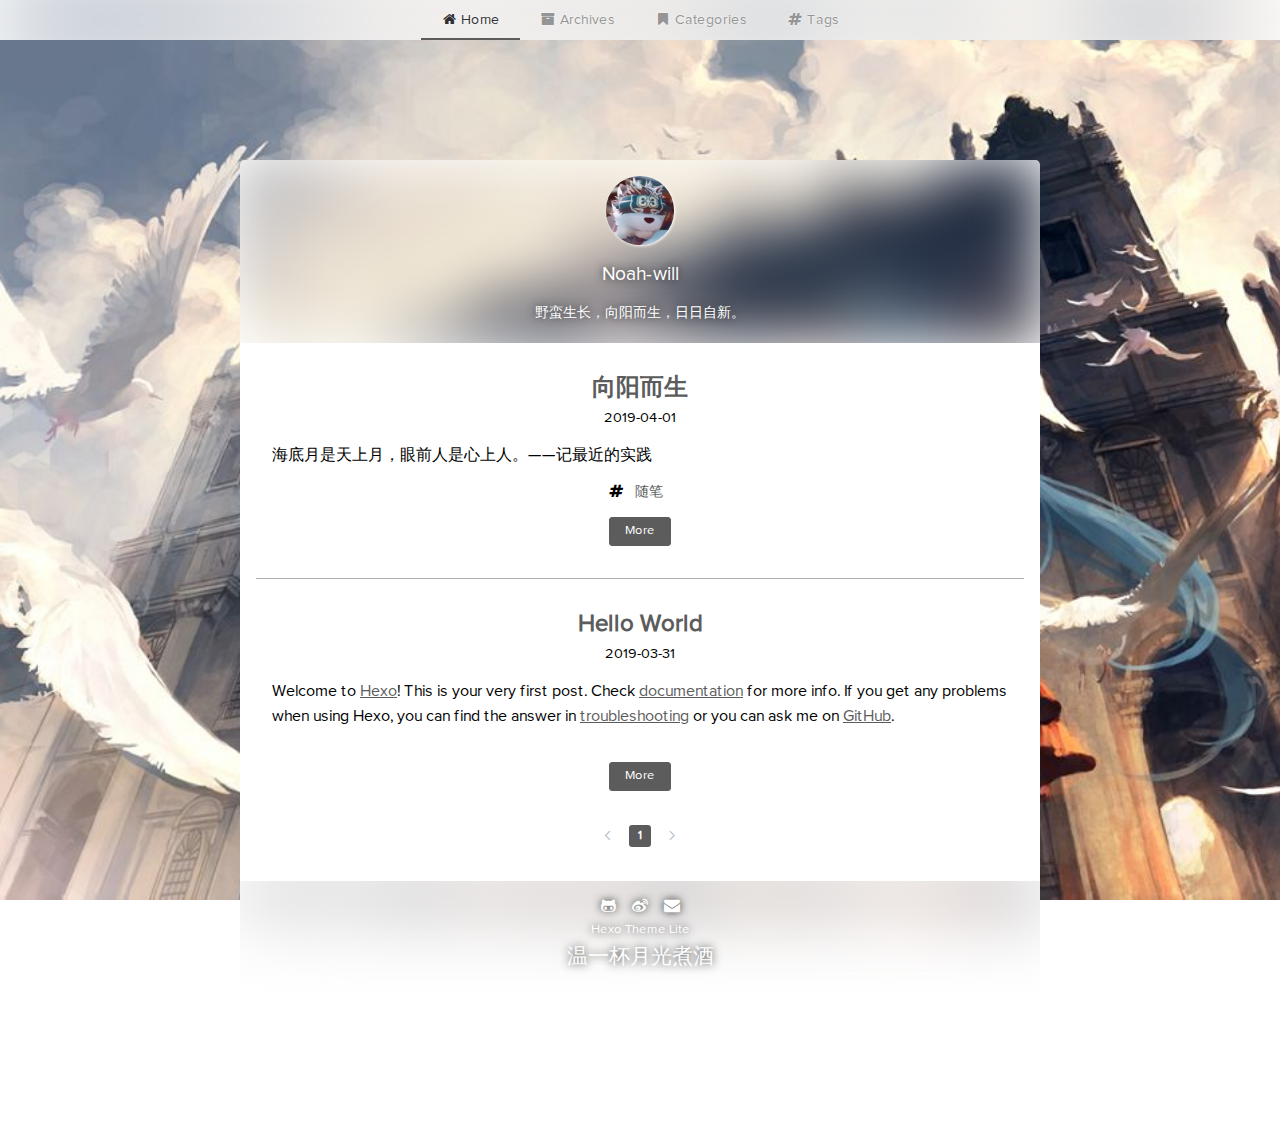
==== commit 27dd715f: "Site updated: 2019-04-03 19:47:02" ====
--- a/index.html
+++ b/index.html
@@ -1 +1 @@
-<!doctype html><html lang="en"><head><meta name="generator" content="Hexo 3.8.0"><meta charset="UTF-8"><meta name="viewport" content="width=device-width,user-scalable=no,initial-scale=1,maximum-scale=1,minimum-scale=1"><meta http-equiv="X-UA-Compatible" content="ie=edge"><link rel="shortcut icon" href="/static/favicon.ico"><title>Hexo</title><link href="/static/css/app.c64eadfc8d3abfc9d85514dba4054813.css" rel="stylesheet"></head><body><div id="app"></div><script type="text/javascript" src="/static/js/manifest.992b63bf2abbf3194771.js"></script><script type="text/javascript" src="/static/js/vendor.e12dc8c9af1f7aa12436.js"></script><script type="text/javascript" src="/static/js/app.bc036f9167871d39aecf.js"></script></body></html>+<!doctype html><html lang="en"><head><meta name="generator" content="Hexo 3.8.0"><meta charset="UTF-8"><meta name="viewport" content="width=device-width,user-scalable=no,initial-scale=1,maximum-scale=1,minimum-scale=1"><meta http-equiv="X-UA-Compatible" content="ie=edge"><link rel="shortcut icon" href="/static/favicon.ico"><title>温一杯月光煮酒</title><link href="/static/css/app.c64eadfc8d3abfc9d85514dba4054813.css" rel="stylesheet"></head><body><div id="app"></div><script type="text/javascript" src="/static/js/manifest.992b63bf2abbf3194771.js"></script><script type="text/javascript" src="/static/js/vendor.e12dc8c9af1f7aa12436.js"></script><script type="text/javascript" src="/static/js/app.bc036f9167871d39aecf.js"></script></body></html>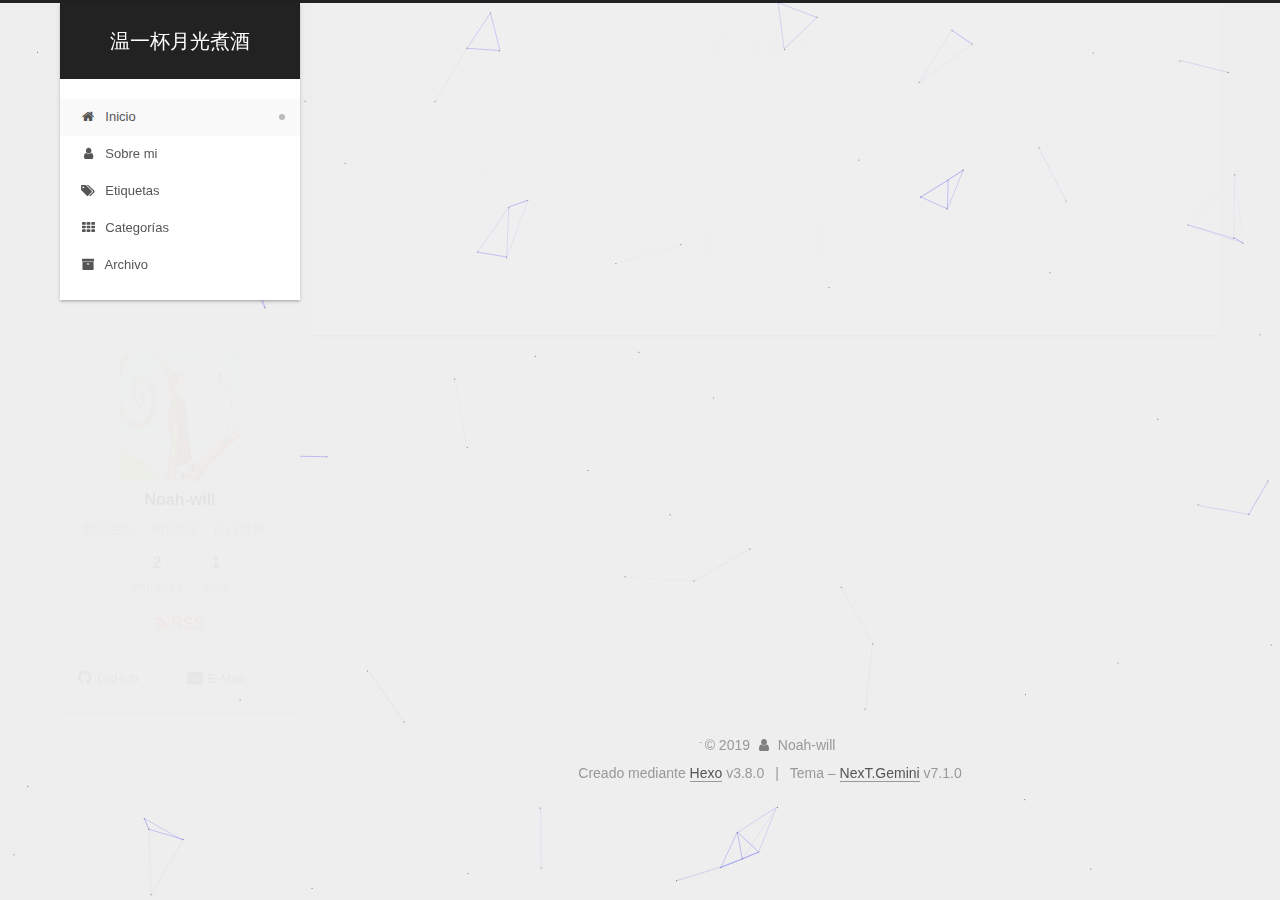
==== commit 8fa8a4a6: "Site updated: 2019-04-04 22:24:43" ====
--- a/index.html
+++ b/index.html
@@ -1 +1,965 @@
-<!doctype html><html lang="en"><head><meta name="generator" content="Hexo 3.8.0"><meta charset="UTF-8"><meta name="viewport" content="width=device-width,user-scalable=no,initial-scale=1,maximum-scale=1,minimum-scale=1"><meta http-equiv="X-UA-Compatible" content="ie=edge"><link rel="shortcut icon" href="/static/favicon.ico"><title>温一杯月光煮酒</title><link href="/static/css/app.c64eadfc8d3abfc9d85514dba4054813.css" rel="stylesheet"></head><body><div id="app"></div><script type="text/javascript" src="/static/js/manifest.992b63bf2abbf3194771.js"></script><script type="text/javascript" src="/static/js/vendor.e12dc8c9af1f7aa12436.js"></script><script type="text/javascript" src="/static/js/app.bc036f9167871d39aecf.js"></script></body></html>+<!DOCTYPE html>
+
+
+
+
+
+
+
+
+
+
+
+
+  
+
+
+<html class="theme-next gemini use-motion" lang="zh-Hans">
+<head><meta name="generator" content="Hexo 3.8.0">
+  <meta charset="UTF-8">
+<meta http-equiv="X-UA-Compatible" content="IE=edge">
+<meta name="viewport" content="width=device-width, initial-scale=1, maximum-scale=2">
+<meta name="theme-color" content="#222">
+
+
+
+
+
+
+
+
+
+
+
+
+
+
+
+
+
+
+
+
+
+
+
+
+<link rel="stylesheet" href="/lib/font-awesome/css/font-awesome.min.css?v=4.6.2">
+
+<link rel="stylesheet" href="/css/main.css?v=7.1.0">
+
+
+  <link rel="apple-touch-icon" sizes="180x180" href="/images/apple-touch-icon-next.png?v=7.1.0">
+
+
+  <link rel="icon" type="image/png" sizes="32x32" href="/images/favicon-32x32-next.png?v=7.1.0">
+
+
+  <link rel="icon" type="image/png" sizes="16x16" href="/images/favicon-16x16-next.png?v=7.1.0">
+
+
+  <link rel="mask-icon" href="/images/logo.svg?v=7.1.0" color="#222">
+
+
+
+
+
+
+
+<script id="hexo.configurations">
+  var NexT = window.NexT || {};
+  var CONFIG = {
+    root: '/',
+    scheme: 'Gemini',
+    version: '7.1.0',
+    sidebar: {"position":"left","display":"post","offset":12,"onmobile":false,"dimmer":false},
+    back2top: true,
+    back2top_sidebar: false,
+    fancybox: false,
+    fastclick: false,
+    lazyload: false,
+    tabs: true,
+    motion: {"enable":true,"async":false,"transition":{"post_block":"fadeIn","post_header":"slideDownIn","post_body":"slideDownIn","coll_header":"slideLeftIn","sidebar":"slideUpIn"}},
+    algolia: {
+      applicationID: '',
+      apiKey: '',
+      indexName: '',
+      hits: {"per_page":10},
+      labels: {"input_placeholder":"Search for Posts","hits_empty":"We didn't find any results for the search: ${query}","hits_stats":"${hits} results found in ${time} ms"}
+    }
+  };
+</script>
+
+
+  
+
+
+
+
+  <meta name="description" content="野蛮生长，向阳而生，日日自新。">
+<meta property="og:type" content="website">
+<meta property="og:title" content="温一杯月光煮酒">
+<meta property="og:url" content="http://yoursite.com/index.html">
+<meta property="og:site_name" content="温一杯月光煮酒">
+<meta property="og:description" content="野蛮生长，向阳而生，日日自新。">
+<meta property="og:locale" content="zh-Hans">
+<meta name="twitter:card" content="summary">
+<meta name="twitter:title" content="温一杯月光煮酒">
+<meta name="twitter:description" content="野蛮生长，向阳而生，日日自新。">
+
+
+
+  <link rel="alternate" href="/atom.xml" title="温一杯月光煮酒" type="application/atom+xml">
+
+
+
+  
+  
+  <link rel="canonical" href="http://yoursite.com/">
+
+
+
+<script id="page.configurations">
+  CONFIG.page = {
+    sidebar: "",
+  };
+</script>
+
+  <title>温一杯月光煮酒</title>
+  
+
+
+
+
+
+
+
+
+
+
+
+
+  <noscript>
+  <style>
+  .use-motion .motion-element,
+  .use-motion .brand,
+  .use-motion .menu-item,
+  .sidebar-inner,
+  .use-motion .post-block,
+  .use-motion .pagination,
+  .use-motion .comments,
+  .use-motion .post-header,
+  .use-motion .post-body,
+  .use-motion .collection-title { opacity: initial; }
+
+  .use-motion .logo,
+  .use-motion .site-title,
+  .use-motion .site-subtitle {
+    opacity: initial;
+    top: initial;
+  }
+
+  .use-motion .logo-line-before i { left: initial; }
+  .use-motion .logo-line-after i { right: initial; }
+  </style>
+</noscript>
+
+</head>
+
+<body itemscope itemtype="http://schema.org/WebPage" lang="zh-Hans">
+
+  
+  
+    
+  
+
+  <div class="container sidebar-position-left 
+  page-home">
+    <div class="headband"></div>
+
+    <header id="header" class="header" itemscope itemtype="http://schema.org/WPHeader">
+      <div class="header-inner"><div class="site-brand-wrapper">
+  <div class="site-meta">
+    
+
+    <div class="custom-logo-site-title">
+      <a href="/" class="brand" rel="start">
+        <span class="logo-line-before"><i></i></span>
+        <span class="site-title">温一杯月光煮酒</span>
+        <span class="logo-line-after"><i></i></span>
+      </a>
+    </div>
+    
+    
+  </div>
+
+  <div class="site-nav-toggle">
+    <button aria-label="Cambiar a barra de navegación">
+      <span class="btn-bar"></span>
+      <span class="btn-bar"></span>
+      <span class="btn-bar"></span>
+    </button>
+  </div>
+</div>
+
+
+
+<nav class="site-nav">
+  
+    <ul id="menu" class="menu">
+      
+        
+        
+        
+          
+          <li class="menu-item menu-item-home menu-item-active">
+
+    
+    
+    
+      
+    
+
+    
+
+    <a href="/" rel="section"><i class="menu-item-icon fa fa-fw fa-home"></i> <br>Inicio</a>
+
+  </li>
+        
+        
+        
+          
+          <li class="menu-item menu-item-about">
+
+    
+    
+    
+      
+    
+
+    
+
+    <a href="/about/" rel="section"><i class="menu-item-icon fa fa-fw fa-user"></i> <br>Sobre mi</a>
+
+  </li>
+        
+        
+        
+          
+          <li class="menu-item menu-item-tags">
+
+    
+    
+    
+      
+    
+
+    
+
+    <a href="/tags/" rel="section"><i class="menu-item-icon fa fa-fw fa-tags"></i> <br>Etiquetas</a>
+
+  </li>
+        
+        
+        
+          
+          <li class="menu-item menu-item-categories">
+
+    
+    
+    
+      
+    
+
+    
+
+    <a href="/categories/" rel="section"><i class="menu-item-icon fa fa-fw fa-th"></i> <br>Categorías</a>
+
+  </li>
+        
+        
+        
+          
+          <li class="menu-item menu-item-archives">
+
+    
+    
+    
+      
+    
+
+    
+
+    <a href="/archives/" rel="section"><i class="menu-item-icon fa fa-fw fa-archive"></i> <br>Archivo</a>
+
+  </li>
+
+      
+      
+    </ul>
+  
+
+  
+
+  
+</nav>
+
+
+
+  
+
+
+
+</div>
+    </header>
+
+    
+
+
+    <main id="main" class="main">
+      <div class="main-inner">
+        <div class="content-wrap">
+          
+            
+
+          
+          <div id="content" class="content">
+            
+  <section id="posts" class="posts-expand">
+    
+      
+
+  
+
+  
+  
+  
+
+  
+
+  <article class="post post-type-normal" itemscope itemtype="http://schema.org/Article">
+  
+  
+  
+  <div class="post-block">
+    <link itemprop="mainEntityOfPage" href="http://yoursite.com/2019/04/01/向阳而生/">
+
+    <span hidden itemprop="author" itemscope itemtype="http://schema.org/Person">
+      <meta itemprop="name" content="Noah-will">
+      <meta itemprop="description" content="野蛮生长，向阳而生，日日自新。">
+      <meta itemprop="image" content="/images/avatar.jpg">
+    </span>
+
+    <span hidden itemprop="publisher" itemscope itemtype="http://schema.org/Organization">
+      <meta itemprop="name" content="温一杯月光煮酒">
+    </span>
+
+    
+      <header class="post-header">
+
+        
+        
+          <h1 class="post-title" itemprop="name headline">
+                
+                
+                <a href="/2019/04/01/向阳而生/" class="post-title-link" itemprop="url">向阳而生</a>
+              
+            
+          </h1>
+        
+
+        <div class="post-meta">
+          <span class="post-time">
+
+            
+            
+            
+
+            
+              <span class="post-meta-item-icon">
+                <i class="fa fa-calendar-o"></i>
+              </span>
+              
+                <span class="post-meta-item-text">Publicado el</span>
+              
+
+              
+                
+              
+
+              <time title="Creado por: 2019-04-01 20:39:07" itemprop="dateCreated datePublished" datetime="2019-04-01T20:39:07+08:00">2019-04-01</time>
+            
+
+            
+              
+
+              
+                
+                <span class="post-meta-divider">|</span>
+                
+
+                <span class="post-meta-item-icon">
+                  <i class="fa fa-calendar-check-o"></i>
+                </span>
+                
+                  <span class="post-meta-item-text">Editado el</span>
+                
+                <time title="Modificado por: 2019-04-02 09:25:21" itemprop="dateModified" datetime="2019-04-02T09:25:21+08:00">2019-04-02</time>
+              
+            
+          </span>
+
+          
+
+          
+            
+            
+          
+
+          
+          
+
+          
+
+          
+
+          
+
+        </div>
+      </header>
+    
+
+    
+    
+    
+    <div class="post-body" itemprop="articleBody">
+
+      
+      
+
+      
+        
+          <p>海底月是天上月，眼前人是心上人。——记最近的实践<br>
+          <!--noindex-->
+          
+            <div class="post-button text-center">
+              <a class="btn" href="/2019/04/01/向阳而生/#more" rel="contents">
+                Leer más &raquo;
+              </a>
+            </div>
+          
+          <!--/noindex-->
+        
+      
+    </p></div>
+
+    
+
+    
+    
+    
+
+    
+
+    
+      
+    
+    
+
+    
+
+    <footer class="post-footer">
+      
+
+      
+
+      
+
+      
+      
+        <div class="post-eof"></div>
+      
+    </footer>
+  </div>
+  
+  
+  
+  </article>
+
+
+    
+      
+
+  
+
+  
+  
+  
+
+  
+
+  <article class="post post-type-normal" itemscope itemtype="http://schema.org/Article">
+  
+  
+  
+  <div class="post-block">
+    <link itemprop="mainEntityOfPage" href="http://yoursite.com/2019/03/31/hello-world/">
+
+    <span hidden itemprop="author" itemscope itemtype="http://schema.org/Person">
+      <meta itemprop="name" content="Noah-will">
+      <meta itemprop="description" content="野蛮生长，向阳而生，日日自新。">
+      <meta itemprop="image" content="/images/avatar.jpg">
+    </span>
+
+    <span hidden itemprop="publisher" itemscope itemtype="http://schema.org/Organization">
+      <meta itemprop="name" content="温一杯月光煮酒">
+    </span>
+
+    
+      <header class="post-header">
+
+        
+        
+          <h1 class="post-title" itemprop="name headline">
+                
+                
+                <a href="/2019/03/31/hello-world/" class="post-title-link" itemprop="url">Hello World</a>
+              
+            
+          </h1>
+        
+
+        <div class="post-meta">
+          <span class="post-time">
+
+            
+            
+            
+
+            
+              <span class="post-meta-item-icon">
+                <i class="fa fa-calendar-o"></i>
+              </span>
+              
+                <span class="post-meta-item-text">Publicado el</span>
+              
+
+              
+                
+              
+
+              <time title="Creado por: 2019-03-31 21:19:56" itemprop="dateCreated datePublished" datetime="2019-03-31T21:19:56+08:00">2019-03-31</time>
+            
+
+            
+              
+
+              
+                
+                <span class="post-meta-divider">|</span>
+                
+
+                <span class="post-meta-item-icon">
+                  <i class="fa fa-calendar-check-o"></i>
+                </span>
+                
+                  <span class="post-meta-item-text">Editado el</span>
+                
+                <time title="Modificado por: 2019-04-02 23:07:43" itemprop="dateModified" datetime="2019-04-02T23:07:43+08:00">2019-04-02</time>
+              
+            
+          </span>
+
+          
+
+          
+            
+            
+          
+
+          
+          
+
+          
+
+          
+
+          
+
+        </div>
+      </header>
+    
+
+    
+    
+    
+    <div class="post-body" itemprop="articleBody">
+
+      
+      
+
+      
+        
+          <p>Welcome to <a href="https://hexo.io/" target="_blank" rel="noopener">Hexo</a>! This is your very first post. Check <a href="https://hexo.io/docs/" target="_blank" rel="noopener">documentation</a> for more info. If you get any problems when using Hexo, you can find the answer in <a href="https://hexo.io/docs/troubleshooting.html" target="_blank" rel="noopener">troubleshooting</a> or you can ask me on <a href="https://github.com/hexojs/hexo/issues" target="_blank" rel="noopener">GitHub</a>.<br>
+          <!--noindex-->
+          
+            <div class="post-button text-center">
+              <a class="btn" href="/2019/03/31/hello-world/#more" rel="contents">
+                Leer más &raquo;
+              </a>
+            </div>
+          
+          <!--/noindex-->
+        
+      
+    </p></div>
+
+    
+
+    
+    
+    
+
+    
+
+    
+      
+    
+    
+
+    
+
+    <footer class="post-footer">
+      
+
+      
+
+      
+
+      
+      
+        <div class="post-eof"></div>
+      
+    </footer>
+  </div>
+  
+  
+  
+  </article>
+
+
+    
+  </section>
+
+  
+
+
+          </div>
+          
+
+        </div>
+        
+          
+  
+  <div class="sidebar-toggle">
+    <div class="sidebar-toggle-line-wrap">
+      <span class="sidebar-toggle-line sidebar-toggle-line-first"></span>
+      <span class="sidebar-toggle-line sidebar-toggle-line-middle"></span>
+      <span class="sidebar-toggle-line sidebar-toggle-line-last"></span>
+    </div>
+  </div>
+
+  <aside id="sidebar" class="sidebar">
+    <div class="sidebar-inner">
+
+      
+
+      
+
+      <div class="site-overview-wrap sidebar-panel sidebar-panel-active">
+        <div class="site-overview">
+          <div class="site-author motion-element" itemprop="author" itemscope itemtype="http://schema.org/Person">
+            
+              <img class="site-author-image" itemprop="image" src="/images/avatar.jpg" alt="Noah-will">
+            
+              <p class="site-author-name" itemprop="name">Noah-will</p>
+              <div class="site-description motion-element" itemprop="description">野蛮生长，向阳而生，日日自新。</div>
+          </div>
+
+          
+            <nav class="site-state motion-element">
+              
+                <div class="site-state-item site-state-posts">
+                
+                  <a href="/archives/">
+                
+                    <span class="site-state-item-count">2</span>
+                    <span class="site-state-item-name">entradas</span>
+                  </a>
+                </div>
+              
+
+              
+
+              
+                
+                
+                <div class="site-state-item site-state-tags">
+                  
+                    
+                      <a href="/tags/">
+                    
+                  
+                    
+                    
+                      
+                    
+                    <span class="site-state-item-count">1</span>
+                    <span class="site-state-item-name">tags</span>
+                  </a>
+                </div>
+              
+            </nav>
+          
+
+          
+            <div class="feed-link motion-element">
+              <a href="/atom.xml" rel="alternate">
+                <i class="fa fa-rss"></i>
+                RSS
+              </a>
+            </div>
+          
+
+          
+
+          
+            <div class="links-of-author motion-element">
+              
+                <span class="links-of-author-item">
+                  
+                  
+                    
+                  
+                  
+                    
+                  
+                  <a href="https://github.com/Noah-will" title="GitHub &rarr; https://github.com/Noah-will" rel="noopener" target="_blank"><i class="fa fa-fw fa-github"></i>GitHub</a>
+                </span>
+              
+                <span class="links-of-author-item">
+                  
+                  
+                    
+                  
+                  
+                    
+                  
+                  <a href="/bookai@taka.uu.me" title="E-Mail &rarr; bookai@taka.uu.me"><i class="fa fa-fw fa-envelope"></i>E-Mail</a>
+                </span>
+              
+            </div>
+          
+
+          
+
+          
+          
+
+          
+            
+          
+          
+
+        </div>
+      </div>
+
+      
+
+      
+
+    </div>
+  </aside>
+  
+
+
+        
+      </div>
+    </main>
+
+    <footer id="footer" class="footer">
+      <div class="footer-inner">
+        <div class="copyright">&copy; <span itemprop="copyrightYear">2019</span>
+  <span class="with-love" id="animate">
+    <i class="fa fa-user"></i>
+  </span>
+  <span class="author" itemprop="copyrightHolder">Noah-will</span>
+
+  
+
+  
+</div>
+
+
+  <div class="powered-by">Creado mediante <a href="https://hexo.io" class="theme-link" rel="noopener" target="_blank">Hexo</a> v3.8.0</div>
+
+
+
+  <span class="post-meta-divider">|</span>
+
+
+
+  <div class="theme-info">Tema – <a href="https://theme-next.org" class="theme-link" rel="noopener" target="_blank">NexT.Gemini</a> v7.1.0</div>
+
+
+
+
+        
+
+
+
+
+
+
+
+
+        
+      </div>
+    </footer>
+
+    
+      <div class="back-to-top">
+        <i class="fa fa-arrow-up"></i>
+        
+      </div>
+    
+
+    
+
+    
+
+    
+  </div>
+
+  
+
+<script>
+  if (Object.prototype.toString.call(window.Promise) !== '[object Function]') {
+    window.Promise = null;
+  }
+</script>
+
+
+
+
+
+
+
+
+
+
+
+
+
+
+  
+    
+    
+  
+  <script color="0,0,255" opacity="0.5" zindex="-1" count="99" src="/lib/canvas-nest/canvas-nest.min.js"></script>
+
+
+
+
+
+
+
+
+
+
+
+
+
+  
+  <script src="/lib/jquery/index.js?v=2.1.3"></script>
+
+  
+  <script src="/lib/velocity/velocity.min.js?v=1.2.1"></script>
+
+  
+  <script src="/lib/velocity/velocity.ui.min.js?v=1.2.1"></script>
+
+
+  
+
+
+  <script src="/js/utils.js?v=7.1.0"></script>
+
+  <script src="/js/motion.js?v=7.1.0"></script>
+
+
+
+  
+  
+
+
+  <script src="/js/affix.js?v=7.1.0"></script>
+
+  <script src="/js/schemes/pisces.js?v=7.1.0"></script>
+
+
+
+
+  
+
+  
+
+
+  <script src="/js/next-boot.js?v=7.1.0"></script>
+
+
+  
+
+  
+
+  
+
+  
+
+
+
+  
+
+
+
+
+  
+
+  
+
+  
+
+  
+
+  
+
+  
+
+  
+
+  
+
+  
+
+  
+
+  
+
+  
+
+  
+
+  
+
+</body>
+</html>
--- a/css/main.css
+++ b/css/main.css
@@ -0,0 +1,2957 @@
+/* normalize.css v8.0.1 | MIT License | github.com/necolas/normalize.css */
+html {
+  line-height: 1.15; /* 1 */
+  -webkit-text-size-adjust: 100%; /* 2 */
+}
+body {
+  margin: 0;
+}
+main {
+  display: block;
+}
+h1 {
+  font-size: 2em;
+  margin: 0.67em 0;
+}
+hr {
+  box-sizing: content-box; /* 1 */
+  height: 0; /* 1 */
+  overflow: visible; /* 2 */
+}
+pre {
+  font-family: monospace, monospace; /* 1 */
+  font-size: 1em; /* 2 */
+}
+a {
+  background-color: transparent;
+}
+abbr[title] {
+  border-bottom: none; /* 1 */
+  text-decoration: underline; /* 2 */
+  text-decoration: underline dotted; /* 2 */
+}
+b,
+strong {
+  font-weight: bolder;
+}
+code,
+kbd,
+samp {
+  font-family: monospace, monospace; /* 1 */
+  font-size: 1em; /* 2 */
+}
+small {
+  font-size: 80%;
+}
+sub,
+sup {
+  font-size: 75%;
+  line-height: 0;
+  position: relative;
+  vertical-align: baseline;
+}
+sub {
+  bottom: -0.25em;
+}
+sup {
+  top: -0.5em;
+}
+img {
+  border-style: none;
+}
+button,
+input,
+optgroup,
+select,
+textarea {
+  font-family: inherit; /* 1 */
+  font-size: 100%; /* 1 */
+  line-height: 1.15; /* 1 */
+  margin: 0; /* 2 */
+}
+button,
+input {
+/* 1 */
+  overflow: visible;
+}
+button,
+select {
+/* 1 */
+  text-transform: none;
+}
+button,
+[type="button"],
+[type="reset"],
+[type="submit"] {
+  -webkit-appearance: button;
+}
+button::-moz-focus-inner,
+[type="button"]::-moz-focus-inner,
+[type="reset"]::-moz-focus-inner,
+[type="submit"]::-moz-focus-inner {
+  border-style: none;
+  padding: 0;
+}
+button:-moz-focusring,
+[type="button"]:-moz-focusring,
+[type="reset"]:-moz-focusring,
+[type="submit"]:-moz-focusring {
+  outline: 1px dotted ButtonText;
+}
+fieldset {
+  padding: 0.35em 0.75em 0.625em;
+}
+legend {
+  box-sizing: border-box; /* 1 */
+  color: inherit; /* 2 */
+  display: table; /* 1 */
+  max-width: 100%; /* 1 */
+  padding: 0; /* 3 */
+  white-space: normal; /* 1 */
+}
+progress {
+  vertical-align: baseline;
+}
+textarea {
+  overflow: auto;
+}
+[type="checkbox"],
+[type="radio"] {
+  box-sizing: border-box; /* 1 */
+  padding: 0; /* 2 */
+}
+[type="number"]::-webkit-inner-spin-button,
+[type="number"]::-webkit-outer-spin-button {
+  height: auto;
+}
+[type="search"] {
+  -webkit-appearance: textfield; /* 1 */
+  outline-offset: -2px; /* 2 */
+}
+[type="search"]::-webkit-search-decoration {
+  -webkit-appearance: none;
+}
+::-webkit-file-upload-button {
+  -webkit-appearance: button; /* 1 */
+  font: inherit; /* 2 */
+}
+details {
+  display: block;
+}
+summary {
+  display: list-item;
+}
+template {
+  display: none;
+}
+[hidden] {
+  display: none;
+}
+::selection {
+  background: #262a30;
+  color: #fff;
+}
+body {
+  position: relative;
+  font-family: 'Lato', "PingFang SC", "Microsoft YaHei", sans-serif;
+  font-size: 14px;
+  line-height: 2;
+  color: #555;
+  background: #eee;
+}
+@media (max-width: 991px) {
+  body {
+    padding-right: 0 !important;
+  }
+}
+@media (min-width: 1200px) {
+  body {
+    font-size: 16px;
+  }
+}
+h1,
+h2,
+h3,
+h4,
+h5,
+h6 {
+  margin: 20px 0 15px;
+  padding: 0;
+  font-weight: bold;
+  line-height: 1.5;
+  font-family: 'Lato', "PingFang SC", "Microsoft YaHei", sans-serif;
+}
+h1 {
+  font-size: 22px;
+}
+h1 code {
+  font-size: 1em;
+}
+@media (max-width: 767px) {
+  h1 {
+    font-size: 18px;
+  }
+  h1 code {
+    font-size: 1em;
+  }
+}
+h2 {
+  font-size: 20px;
+}
+h2 code {
+  font-size: 1em;
+}
+@media (max-width: 767px) {
+  h2 {
+    font-size: 16px;
+  }
+  h2 code {
+    font-size: 1em;
+  }
+}
+h3 {
+  font-size: 18px;
+}
+h3 code {
+  font-size: 1em;
+}
+@media (max-width: 767px) {
+  h3 {
+    font-size: 14px;
+  }
+  h3 code {
+    font-size: 1em;
+  }
+}
+h4 {
+  font-size: 16px;
+}
+h4 code {
+  font-size: 1em;
+}
+@media (max-width: 767px) {
+  h4 {
+    font-size: 12px;
+  }
+  h4 code {
+    font-size: 1em;
+  }
+}
+h5 {
+  font-size: 14px;
+}
+h5 code {
+  font-size: 1em;
+}
+@media (max-width: 767px) {
+  h5 {
+    font-size: 10px;
+  }
+  h5 code {
+    font-size: 1em;
+  }
+}
+h6 {
+  font-size: 12px;
+}
+h6 code {
+  font-size: 1em;
+}
+@media (max-width: 767px) {
+  h6 {
+    font-size: 8px;
+  }
+  h6 code {
+    font-size: 1em;
+  }
+}
+p {
+  margin: 0 0 20px 0;
+}
+a,
+span.exturl {
+  overflow-wrap: break-word;
+  word-wrap: break-word;
+  background-color: transparent;
+  color: #555;
+  text-decoration: none;
+  outline: none;
+  border-bottom: 1px solid #999;
+  cursor: pointer;
+}
+a:hover,
+span.exturl:hover {
+  color: #222;
+  border-bottom-color: #222;
+}
+video {
+  max-width: 100%;
+  display: block;
+  margin-left: auto;
+  margin-right: auto;
+}
+img {
+  display: block;
+  margin: auto;
+  max-width: 100%;
+  height: auto;
+}
+hr {
+  margin: 40px 0;
+  height: 3px;
+  border: none;
+  background-color: #ddd;
+  background-image: repeating-linear-gradient(-45deg, #fff, #fff 4px, transparent 4px, transparent 8px);
+}
+blockquote {
+  margin: 0;
+  padding: 0 15px;
+  color: #666;
+  border-left: 4px solid #ddd;
+}
+blockquote cite::before {
+  content: "-";
+  padding: 0 5px;
+}
+dt {
+  font-weight: 700;
+}
+dd {
+  margin: 0;
+  padding: 0;
+}
+kbd {
+  border: 1px solid #ccc;
+  border-radius: 0.2em;
+  box-shadow: 0.1em 0.1em 0.2em rgba(0,0,0,0.1);
+  background-color: #f9f9f9;
+  font-family: inherit;
+  background-image: linear-gradient(top, #eee, #fff, #eee);
+  padding: 0.1em 0.3em;
+  white-space: nowrap;
+}
+.text-left {
+  text-align: left;
+}
+.text-center {
+  text-align: center;
+}
+.text-right {
+  text-align: right;
+}
+.text-justify {
+  text-align: justify;
+}
+.text-nowrap {
+  white-space: nowrap;
+}
+.text-lowercase {
+  text-transform: lowercase;
+}
+.text-uppercase {
+  text-transform: uppercase;
+}
+.text-capitalize {
+  text-transform: capitalize;
+}
+.center-block {
+  display: block;
+  margin-left: auto;
+  margin-right: auto;
+}
+.clearfix:before,
+.clearfix:after {
+  content: " ";
+  display: table;
+}
+.clearfix:after {
+  clear: both;
+}
+.pullquote {
+  width: 45%;
+}
+.pullquote.left {
+  float: left;
+  margin-left: 5px;
+  margin-right: 10px;
+}
+.pullquote.right {
+  float: right;
+  margin-left: 10px;
+  margin-right: 5px;
+}
+.affix {
+  position: fixed;
+}
+.translation {
+  margin-top: -20px;
+  font-size: 14px;
+  color: #999;
+}
+.scrollbar-measure {
+  width: 100px;
+  height: 100px;
+  overflow: scroll;
+  position: absolute;
+  top: -9999px;
+}
+.use-motion .motion-element {
+  opacity: 0;
+}
+.table-container {
+  margin: 20px 0;
+  overflow: auto;
+  -webkit-overflow-scrolling: touch;
+}
+.highlight .table-container {
+  margin: 0px;
+}
+table {
+  width: 100%;
+  border-collapse: collapse;
+  border-spacing: 0;
+  font-size: 14px;
+}
+table > tbody > tr:nth-of-type(odd) {
+  background-color: #f9f9f9;
+}
+table > tbody > tr:hover {
+  background-color: #f5f5f5;
+}
+caption,
+th,
+td {
+  padding: 8px;
+  text-align: left;
+  vertical-align: middle;
+  font-weight: normal;
+}
+th,
+td {
+  border: 1px solid #ddd;
+  border-bottom: 3px solid #ddd;
+}
+th {
+  padding-bottom: 10px;
+  font-weight: 700;
+}
+td {
+  border-bottom-width: 1px;
+}
+html,
+body {
+  height: 100%;
+}
+.container {
+  position: relative;
+}
+.header-inner {
+  margin: 0 auto;
+  padding: 100px 0 70px;
+  width: calc(100% - 20px);
+}
+@media (min-width: 1200px) {
+  .container .header-inner {
+    width: 1160px;
+  }
+}
+@media (min-width: 1600px) {
+  .container .header-inner {
+    width: 73%;
+  }
+}
+.main-inner {
+  margin: 0 auto;
+  width: calc(100% - 20px);
+}
+@media (min-width: 1200px) {
+  .container .main-inner {
+    width: 1160px;
+  }
+}
+@media (min-width: 1600px) {
+  .container .main-inner {
+    width: 73%;
+  }
+}
+.footer {
+  padding: 20px 0;
+}
+.footer-inner {
+  box-sizing: border-box;
+  margin: 0px auto;
+  width: calc(100% - 20px);
+}
+@media (min-width: 1200px) {
+  .container .footer-inner {
+    width: 1160px;
+  }
+}
+@media (min-width: 1600px) {
+  .container .footer-inner {
+    width: 73%;
+  }
+}
+pre,
+.highlight {
+  overflow: auto;
+  margin: 20px 0;
+  padding: 0;
+  font-size: 14px;
+  color: #4d4d4c;
+  background: #f7f7f7;
+  line-height: 1.6;
+}
+pre,
+code {
+  font-family: consolas, Menlo, "PingFang SC", "Microsoft YaHei", monospace;
+}
+code {
+  overflow-wrap: break-word;
+  word-wrap: break-word;
+  padding: 2px 4px;
+  color: #555;
+  background: #eee;
+  border-radius: 3px;
+  font-size: 14px;
+}
+pre {
+  padding: 10px;
+}
+pre code {
+  padding: 0;
+  color: #4d4d4c;
+  background: none;
+  text-shadow: none;
+}
+.highlight {
+  border-radius: 1px;
+}
+.highlight pre {
+  border: none;
+  margin: 0;
+  padding: 10px 0;
+}
+.highlight table {
+  margin: 0;
+  width: auto;
+  border: none;
+}
+.highlight td {
+  border: none;
+  padding: 0;
+}
+.highlight figcaption {
+  font-size: 1em;
+  color: #4d4d4c;
+  line-height: 1em;
+  margin-bottom: 1em;
+  margin: 0em;
+  padding: 0.5em;
+  background: #eee;
+  border-bottom: 1px solid #e9e9e9;
+}
+.highlight figcaption:before,
+.highlight figcaption:after {
+  content: " ";
+  display: table;
+}
+.highlight figcaption:after {
+  clear: both;
+}
+.highlight figcaption a {
+  float: right;
+  color: #4d4d4c;
+}
+.highlight figcaption a:hover {
+  border-bottom-color: #4d4d4c;
+}
+.highlight .gutter pre {
+  padding-left: 10px;
+  padding-right: 10px;
+  color: #869194;
+  text-align: right;
+  background-color: #eff2f3;
+}
+.highlight .code pre {
+  width: 100%;
+  padding-left: 10px;
+  padding-right: 10px;
+  background-color: #f7f7f7;
+}
+.highlight .line {
+  height: 20px;
+}
+.gutter {
+  -webkit-user-select: none;
+  -moz-user-select: none;
+  -ms-user-select: none;
+  user-select: none;
+}
+.gist table {
+  width: auto;
+}
+.gist table td {
+  border: none;
+}
+pre .deletion {
+  background: #fdd;
+}
+pre .addition {
+  background: #dfd;
+}
+pre .meta {
+  color: #8959a8;
+}
+pre .comment {
+  color: #8e908c;
+}
+pre .variable,
+pre .attribute,
+pre .tag,
+pre .name,
+pre .regexp,
+pre .ruby .constant,
+pre .xml .tag .title,
+pre .xml .pi,
+pre .xml .doctype,
+pre .html .doctype,
+pre .css .id,
+pre .css .class,
+pre .css .pseudo {
+  color: #c82829;
+}
+pre .number,
+pre .preprocessor,
+pre .built_in,
+pre .builtin-name,
+pre .literal,
+pre .params,
+pre .constant,
+pre .command {
+  color: #f5871f;
+}
+pre .ruby .class .title,
+pre .css .rules .attribute,
+pre .string,
+pre .symbol,
+pre .value,
+pre .inheritance,
+pre .header,
+pre .ruby .symbol,
+pre .xml .cdata,
+pre .special,
+pre .formula {
+  color: #718c00;
+}
+pre .title,
+pre .css .hexcolor {
+  color: #3e999f;
+}
+pre .function,
+pre .python .decorator,
+pre .python .title,
+pre .ruby .function .title,
+pre .ruby .title .keyword,
+pre .perl .sub,
+pre .javascript .title,
+pre .coffeescript .title {
+  color: #4271ae;
+}
+pre .keyword,
+pre .javascript .function {
+  color: #8959a8;
+}
+.posts-expand .post-body img.full-image {
+  border: none;
+}
+.blockquote-center,
+.page-home .post-type-quote blockquote,
+.page-post-detail .post-type-quote blockquote {
+  position: relative;
+  margin: 40px 0;
+  padding: 0;
+  border-left: none;
+  text-align: center;
+}
+.blockquote-center::before,
+.page-home .post-type-quote blockquote::before,
+.page-post-detail .post-type-quote blockquote::before,
+.blockquote-center::after,
+.page-home .post-type-quote blockquote::after,
+.page-post-detail .post-type-quote blockquote::after {
+  position: absolute;
+  content: ' ';
+  display: block;
+  width: 100%;
+  height: 24px;
+  opacity: 0.2;
+  background-repeat: no-repeat;
+  background-position: 0 -6px;
+  background-size: 22px 22px;
+}
+.blockquote-center::before,
+.page-home .post-type-quote blockquote::before,
+.page-post-detail .post-type-quote blockquote::before {
+  top: -20px;
+  background-image: url("../images/quote-l.svg");
+  border-top: 1px solid #ccc;
+}
+.blockquote-center::after,
+.page-home .post-type-quote blockquote::after,
+.page-post-detail .post-type-quote blockquote::after {
+  bottom: -20px;
+  background-image: url("../images/quote-r.svg");
+  border-bottom: 1px solid #ccc;
+  background-position: 100% 8px;
+}
+.blockquote-center p,
+.page-home .post-type-quote blockquote p,
+.page-post-detail .post-type-quote blockquote p,
+.blockquote-center div,
+.page-home .post-type-quote blockquote div,
+.page-post-detail .post-type-quote blockquote div {
+  text-align: center;
+}
+.post .post-body .group-picture img {
+  box-sizing: border-box;
+  padding: 0 3px;
+  border: none;
+}
+.post .group-picture-row {
+  overflow: hidden;
+  margin-top: 6px;
+}
+.post .group-picture-row:first-child {
+  margin-top: 0;
+}
+.post .group-picture-column {
+  float: left;
+}
+.page-post-detail .post-body .group-picture-column {
+  float: none;
+  margin-top: 10px;
+  width: auto !important;
+}
+.page-post-detail .post-body .group-picture-column img {
+  margin: 0 auto;
+}
+.page-archive .group-picture-container {
+  overflow: hidden;
+}
+.page-archive .group-picture-row {
+  float: left;
+}
+.page-archive .group-picture-row:first-child {
+  margin-top: 6px;
+}
+.page-archive .group-picture-column {
+  max-width: 150px;
+  max-height: 150px;
+}
+.post-body .label {
+  display: inline;
+  padding: 0 2px;
+}
+.post-body .label.default {
+  background-color: #f0f0f0;
+}
+.post-body .label.primary {
+  background-color: #efe6f7;
+}
+.post-body .label.info {
+  background-color: #e5f2f8;
+}
+.post-body .label.success {
+  background-color: #e7f4e9;
+}
+.post-body .label.warning {
+  background-color: #fcf6e1;
+}
+.post-body .label.danger {
+  background-color: #fae8eb;
+}
+.post-body .note {
+  position: relative;
+  padding: 15px;
+  margin-bottom: 20px;
+  border: 1px solid #eee;
+  border-left-width: 5px;
+  border-radius: 3px;
+}
+.post-body .note h2,
+.post-body .note h3,
+.post-body .note h4,
+.post-body .note h5,
+.post-body .note h6 {
+  margin-top: 0;
+  margin-bottom: 0;
+  border-bottom: initial;
+  padding-top: 0 !important;
+}
+.post-body .note p:first-child,
+.post-body .note ul:first-child,
+.post-body .note ol:first-child,
+.post-body .note table:first-child,
+.post-body .note pre:first-child,
+.post-body .note blockquote:first-child {
+  margin-top: 0;
+}
+.post-body .note p:last-child,
+.post-body .note ul:last-child,
+.post-body .note ol:last-child,
+.post-body .note table:last-child,
+.post-body .note pre:last-child,
+.post-body .note blockquote:last-child {
+  margin-bottom: 0;
+}
+.post-body .note.default {
+  border-left-color: #777;
+}
+.post-body .note.default h2,
+.post-body .note.default h3,
+.post-body .note.default h4,
+.post-body .note.default h5,
+.post-body .note.default h6 {
+  color: #777;
+}
+.post-body .note.primary {
+  border-left-color: #6f42c1;
+}
+.post-body .note.primary h2,
+.post-body .note.primary h3,
+.post-body .note.primary h4,
+.post-body .note.primary h5,
+.post-body .note.primary h6 {
+  color: #6f42c1;
+}
+.post-body .note.info {
+  border-left-color: #428bca;
+}
+.post-body .note.info h2,
+.post-body .note.info h3,
+.post-body .note.info h4,
+.post-body .note.info h5,
+.post-body .note.info h6 {
+  color: #428bca;
+}
+.post-body .note.success {
+  border-left-color: #5cb85c;
+}
+.post-body .note.success h2,
+.post-body .note.success h3,
+.post-body .note.success h4,
+.post-body .note.success h5,
+.post-body .note.success h6 {
+  color: #5cb85c;
+}
+.post-body .note.warning {
+  border-left-color: #f0ad4e;
+}
+.post-body .note.warning h2,
+.post-body .note.warning h3,
+.post-body .note.warning h4,
+.post-body .note.warning h5,
+.post-body .note.warning h6 {
+  color: #f0ad4e;
+}
+.post-body .note.danger {
+  border-left-color: #d9534f;
+}
+.post-body .note.danger h2,
+.post-body .note.danger h3,
+.post-body .note.danger h4,
+.post-body .note.danger h5,
+.post-body .note.danger h6 {
+  color: #d9534f;
+}
+.post-body .tabs {
+  position: relative;
+  display: block;
+  margin-bottom: 20px;
+  padding-top: 10px;
+}
+.post-body .tabs ul.nav-tabs {
+  margin: 0;
+  padding: 0;
+  display: flex;
+  margin-bottom: -1px;
+}
+@media (max-width: 413px) {
+  .post-body .tabs ul.nav-tabs {
+    display: block;
+    margin-bottom: 5px;
+  }
+}
+.post-body .tabs ul.nav-tabs li.tab {
+  list-style-type: none !important;
+  margin: 0 0.25em 0 0;
+  border-top: 3px solid transparent;
+  border-left: 1px solid transparent;
+  border-right: 1px solid transparent;
+}
+@media (max-width: 413px) {
+  .post-body .tabs ul.nav-tabs li.tab {
+    margin: initial;
+    border-top: 1px solid transparent;
+    border-left: 3px solid transparent;
+    border-right: 1px solid transparent;
+    border-bottom: 1px solid transparent;
+  }
+}
+.post-body .tabs ul.nav-tabs li.tab a {
+  outline: 0;
+  border-bottom: initial;
+  display: block;
+  line-height: 1.8em;
+  padding: 0.25em 0.75em;
+  transition-duration: 0.2s;
+  transition-timing-function: ease-out;
+  transition-delay: 0s;
+}
+.post-body .tabs ul.nav-tabs li.tab a i {
+  width: 1.285714285714286em;
+}
+.post-body .tabs ul.nav-tabs li.tab.active {
+  border-top: 3px solid #fc6423;
+  border-left: 1px solid #ddd;
+  border-right: 1px solid #ddd;
+  background-color: #fff;
+}
+@media (max-width: 413px) {
+  .post-body .tabs ul.nav-tabs li.tab.active {
+    border-top: 1px solid #ddd;
+    border-left: 3px solid #fc6423;
+    border-right: 1px solid #ddd;
+    border-bottom: 1px solid #ddd;
+  }
+}
+.post-body .tabs ul.nav-tabs li.tab.active a {
+  cursor: default;
+  color: #555;
+}
+.post-body .tabs .tab-content {
+  background-color: #fff;
+}
+.post-body .tabs .tab-content .tab-pane {
+  border: 1px solid #ddd;
+  padding: 20px 20px 0 20px;
+}
+.post-body .tabs .tab-content .tab-pane:not(.active) {
+  display: none;
+}
+.post-body .tabs .tab-content .tab-pane.active {
+  display: block;
+}
+.btn {
+  display: inline-block;
+  padding: 0 20px;
+  font-size: 14px;
+  color: #555;
+  background: #fff;
+  border: 2px solid #555;
+  text-decoration: none;
+  border-radius: 2px;
+  transition-property: background-color;
+  transition-duration: 0.2s;
+  transition-timing-function: ease-in-out;
+  transition-delay: 0s;
+  line-height: 2;
+}
+.btn:hover {
+  border-color: #222;
+  color: #fff;
+  background: #222;
+}
+.btn +.btn {
+  margin: 0 0 8px 8px;
+}
+.btn .fa-fw {
+  width: 1.285714285714286em;
+  text-align: left;
+}
+.btn-bar {
+  display: block;
+  width: 22px;
+  height: 2px;
+  background: #555;
+  border-radius: 1px;
+}
+.btn-bar+.btn-bar {
+  margin-top: 4px;
+}
+.pagination {
+  margin: 120px 0 40px;
+  text-align: center;
+  border-top: 1px solid #eee;
+}
+.page-number-basic,
+.pagination .prev,
+.pagination .next,
+.pagination .page-number,
+.pagination .space {
+  display: inline-block;
+  position: relative;
+  top: -1px;
+  margin: 0 10px;
+  padding: 0 11px;
+}
+@media (max-width: 767px) {
+  .page-number-basic,
+  .pagination .prev,
+  .pagination .next,
+  .pagination .page-number,
+  .pagination .space {
+    margin: 0 5px;
+  }
+}
+.pagination .prev,
+.pagination .next,
+.pagination .page-number {
+  border-bottom: 0;
+  border-top: 1px solid #eee;
+  transition-property: border-color;
+  transition-duration: 0.2s;
+  transition-timing-function: ease-in-out;
+  transition-delay: 0s;
+}
+.pagination .prev:hover,
+.pagination .next:hover,
+.pagination .page-number:hover {
+  border-top-color: #222;
+}
+.pagination .space {
+  padding: 0;
+  margin: 0;
+}
+.pagination .prev {
+  margin-left: 0;
+}
+.pagination .next {
+  margin-right: 0;
+}
+.pagination .page-number.current {
+  color: #fff;
+  background: #ccc;
+  border-top-color: #ccc;
+}
+@media (max-width: 767px) {
+  .pagination {
+    border-top: none;
+  }
+  .pagination .prev,
+  .pagination .next,
+  .pagination .page-number {
+    margin-bottom: 10px;
+    border-top: 0;
+    border-bottom: 1px solid #eee;
+    padding: 0 10px;
+  }
+  .pagination .prev:hover,
+  .pagination .next:hover,
+  .pagination .page-number:hover {
+    border-bottom-color: #222;
+  }
+}
+.comments {
+  margin: 60px 20px 0;
+}
+.back-to-top {
+  box-sizing: border-box;
+  position: fixed;
+  bottom: -100px;
+  right: 30px;
+  z-index: 1050;
+  padding: 0 6px;
+  width: 24px;
+  background: #222;
+  font-size: 12px;
+  opacity: 0.6;
+  color: #fff;
+  cursor: pointer;
+  text-align: center;
+  transition-property: bottom;
+  transition-duration: 0.2s;
+  transition-timing-function: ease-in-out;
+  transition-delay: 0s;
+}
+.back-to-top.back-to-top-on {
+  bottom: 30px;
+}
+.back-to-top:hover {
+  color: #fc6423;
+}
+.header {
+  background: transparent;
+}
+.header-inner {
+  position: relative;
+}
+.headband {
+  height: 3px;
+  background: #222;
+}
+.site-meta {
+  margin: 0;
+  text-align: center;
+}
+@media (max-width: 767px) {
+  .site-meta {
+    text-align: center;
+  }
+}
+.brand {
+  position: relative;
+  display: inline-block;
+  padding: 0 40px;
+  color: #fff;
+  background: #222;
+  border-bottom: none;
+}
+.brand:hover {
+  color: #fff;
+}
+.logo {
+  display: inline-block;
+  margin-right: 5px;
+  line-height: 36px;
+  vertical-align: top;
+}
+.site-title {
+  display: inline-block;
+  vertical-align: top;
+  line-height: 36px;
+  font-size: 20px;
+  font-weight: normal;
+  font-family: 'Lato', "PingFang SC", "Microsoft YaHei", sans-serif;
+}
+.site-subtitle {
+  margin-top: 10px;
+  font-size: 13px;
+  color: #ddd;
+}
+.use-motion .brand {
+  opacity: 0;
+}
+.use-motion .logo,
+.use-motion .site-title,
+.use-motion .site-subtitle,
+.use-motion .custom-logo-image {
+  opacity: 0;
+  position: relative;
+  top: -10px;
+}
+.site-nav-toggle {
+  display: none;
+  position: absolute;
+  top: 10px;
+  left: 10px;
+}
+@media (max-width: 767px) {
+  .site-nav-toggle {
+    display: block;
+  }
+}
+.site-nav-toggle button {
+  margin-top: 2px;
+  padding: 9px 10px;
+  background: transparent;
+  border: none;
+}
+@media (max-width: 767px) {
+  .site-nav {
+    display: none;
+    margin: 0 -10px;
+    padding: 0 10px;
+    clear: both;
+    border-top: 1px solid #ddd;
+  }
+}
+@media (min-width: 768px) and (max-width: 991px) {
+  .site-nav {
+    display: block !important;
+  }
+}
+@media (min-width: 992px) {
+  .site-nav {
+    display: block !important;
+  }
+}
+.menu {
+  margin-top: 20px;
+  padding-left: 0;
+  text-align: center;
+}
+.menu .menu-item {
+  display: inline-block;
+  margin: 0 10px;
+  list-style: none;
+}
+@media (max-width: 767px) {
+  .menu .menu-item {
+    margin-top: 10px;
+  }
+}
+.menu .menu-item a,
+.menu .menu-item span.exturl {
+  display: block;
+  font-size: 13px;
+  line-height: inherit;
+  border-bottom: 1px solid transparent;
+  transition-property: border-color;
+  transition-duration: 0.2s;
+  transition-timing-function: ease-in-out;
+  transition-delay: 0s;
+}
+.menu .menu-item a:hover,
+.menu .menu-item span.exturl:hover {
+  border-bottom-color: #222;
+}
+.menu .menu-item .fa {
+  margin-right: 5px;
+}
+.use-motion .menu-item {
+  opacity: 0;
+}
+.post-body {
+  overflow-wrap: break-word;
+  word-wrap: break-word;
+  font-family: 'Lato', "PingFang SC", "Microsoft YaHei", sans-serif;
+}
+.post-body span.exturl .fa {
+  font-size: 14px;
+  margin-left: 4px;
+}
+.post-body .fancybox img {
+  display: block !important;
+  margin: 0 auto;
+  cursor: pointer;
+  cursor: zoom-in;
+}
+.post-body .image-caption,
+.post-body .figure .caption {
+  margin: -20px auto 15px;
+  text-align: center;
+  font-size: 14px;
+  color: #999;
+  font-weight: bold;
+  line-height: 1;
+}
+.post-sticky-flag {
+  display: inline-block;
+  font-size: 16px;
+  transform: rotate(30deg);
+}
+.use-motion .post-block,
+.use-motion .pagination,
+.use-motion .comments {
+  opacity: 0;
+}
+.use-motion .post-header {
+  opacity: 0;
+}
+.use-motion .post-body {
+  opacity: 0;
+}
+.use-motion .collection-title {
+  opacity: 0;
+}
+.posts-expand {
+  padding-top: 40px;
+}
+@media (max-width: 767px) {
+  .posts-expand {
+    margin: 0 20px;
+  }
+  .post-body pre .gutter pre {
+    padding-right: 10px;
+  }
+  .post-body .highlight {
+    margin-left: 0px;
+    margin-right: 0px;
+    padding: 0;
+  }
+  .post-body .highlight .gutter pre {
+    padding-right: 10px;
+  }
+}
+@media (min-width: 992px) {
+  .posts-expand .post-body {
+    text-align: justify;
+  }
+}
+@media (max-width: 991px) {
+  .posts-expand .post-body {
+    text-align: justify;
+  }
+}
+.posts-expand .post-body h2,
+.posts-expand .post-body h3,
+.posts-expand .post-body h4,
+.posts-expand .post-body h5,
+.posts-expand .post-body h6 {
+  padding-top: 10px;
+}
+.posts-expand .post-body h2 .header-anchor,
+.posts-expand .post-body h3 .header-anchor,
+.posts-expand .post-body h4 .header-anchor,
+.posts-expand .post-body h5 .header-anchor,
+.posts-expand .post-body h6 .header-anchor {
+  float: right;
+  margin-left: 10px;
+  color: #ccc;
+  border-bottom-style: none;
+  visibility: hidden;
+}
+.posts-expand .post-body h2 .header-anchor:hover,
+.posts-expand .post-body h3 .header-anchor:hover,
+.posts-expand .post-body h4 .header-anchor:hover,
+.posts-expand .post-body h5 .header-anchor:hover,
+.posts-expand .post-body h6 .header-anchor:hover {
+  color: inherit;
+}
+.posts-expand .post-body h2:hover .header-anchor,
+.posts-expand .post-body h3:hover .header-anchor,
+.posts-expand .post-body h4:hover .header-anchor,
+.posts-expand .post-body h5:hover .header-anchor,
+.posts-expand .post-body h6:hover .header-anchor {
+  visibility: visible;
+}
+.posts-expand .post-body img {
+  box-sizing: border-box;
+  margin: 0 auto 25px;
+  padding: 3px;
+  border: 1px solid #ddd;
+}
+@media (max-width: 767px) {
+  .posts-collapse {
+    margin: 0 20px;
+  }
+  .posts-collapse .post-title,
+  .posts-collapse .post-meta {
+    display: block;
+    width: auto;
+    text-align: left;
+  }
+}
+.posts-collapse {
+  position: relative;
+  z-index: 1010;
+  margin-left: 55px;
+}
+.posts-collapse::after {
+  content: " ";
+  position: absolute;
+  top: 20px;
+  left: 0;
+  margin-left: -2px;
+  width: 4px;
+  height: 100%;
+  background: #f5f5f5;
+  z-index: -1;
+}
+@media (max-width: 767px) {
+  .posts-collapse {
+    margin: 0 20px;
+  }
+}
+.posts-collapse .collection-title {
+  position: relative;
+  margin: 60px 0;
+}
+.posts-collapse .collection-title h1,
+.posts-collapse .collection-title h2 {
+  margin-left: 20px;
+}
+.posts-collapse .collection-title small {
+  color: #bbb;
+  margin-left: 5px;
+}
+.posts-collapse .collection-title::before {
+  content: " ";
+  position: absolute;
+  left: 0;
+  top: 50%;
+  margin-left: -4px;
+  margin-top: -4px;
+  width: 8px;
+  height: 8px;
+  background: #bbb;
+  border-radius: 50%;
+}
+.posts-collapse .post {
+  margin: 30px 0;
+}
+.posts-collapse .post-header {
+  position: relative;
+  transition-duration: 0.2s;
+  transition-timing-function: ease-in-out;
+  transition-delay: 0s;
+  transition-property: border;
+  border-bottom: 1px dashed #ccc;
+}
+.posts-collapse .post-header::before {
+  content: " ";
+  position: absolute;
+  left: 0;
+  top: 12px;
+  width: 6px;
+  height: 6px;
+  margin-left: -4px;
+  background: #bbb;
+  border-radius: 50%;
+  border: 1px solid #fff;
+  transition-duration: 0.2s;
+  transition-timing-function: ease-in-out;
+  transition-delay: 0s;
+  transition-property: background;
+}
+.posts-collapse .post-header:hover {
+  border-bottom-color: #666;
+}
+.posts-collapse .post-header:hover::before {
+  background: #222;
+}
+.posts-collapse .post-meta {
+  position: absolute;
+  font-size: 12px;
+  left: 20px;
+  top: 5px;
+}
+.posts-collapse .post-comments-count {
+  display: none;
+}
+.posts-collapse .post-title {
+  margin-left: 60px;
+  font-size: 16px;
+  font-weight: normal;
+  line-height: inherit;
+}
+.posts-collapse .post-title::after {
+  margin-left: 3px;
+  opacity: 0.6;
+}
+.posts-collapse .post-title a,
+.posts-collapse .post-title span.exturl {
+  color: #666;
+  border-bottom: none;
+}
+.page-home .post-type-quote .post-header,
+.page-post-detail .post-type-quote .post-header,
+.page-home .post-type-quote .post-tags,
+.page-post-detail .post-type-quote .post-tags {
+  display: none;
+}
+.posts-expand .post-title {
+  overflow-wrap: break-word;
+  word-wrap: break-word;
+  text-align: center;
+  font-weight: 400;
+}
+.posts-expand .post-title-link {
+  display: inline-block;
+  position: relative;
+  color: #555;
+  border-bottom: none;
+  line-height: 1.2;
+  vertical-align: top;
+}
+.posts-expand .post-title-link::before {
+  content: "";
+  position: absolute;
+  width: 100%;
+  height: 2px;
+  bottom: 0;
+  left: 0;
+  background-color: #000;
+  visibility: hidden;
+  transform: scaleX(0);
+  transition-duration: 0.2s;
+  transition-timing-function: ease-in-out;
+  transition-delay: 0s;
+}
+.posts-expand .post-title-link:hover::before {
+  visibility: visible;
+  transform: scaleX(1);
+}
+.posts-expand .post-title-link .fa {
+  font-size: 20px;
+  margin-left: 5px;
+}
+.posts-expand .post-meta {
+  margin: 3px 0 60px 0;
+  color: #999;
+  font-family: 'Lato', "PingFang SC", "Microsoft YaHei", sans-serif;
+  font-size: 12px;
+  text-align: center;
+}
+.posts-expand .post-meta .post-category-list {
+  display: inline-block;
+  margin: 0;
+  padding: 3px;
+}
+.posts-expand .post-meta .post-category-list-link {
+  color: #999;
+}
+.posts-expand .post-meta .post-description {
+  font-size: 14px;
+  margin-top: 2px;
+}
+.posts-expand .post-meta time {
+  border-bottom: 1px dashed #999;
+  cursor: help;
+}
+.post-meta-divider {
+  margin: 0 0.5em;
+}
+.post-meta-item-icon {
+  margin-right: 3px;
+}
+@media (min-width: 768px) and (max-width: 991px) {
+  .post-meta-item-icon {
+    display: inline-block;
+  }
+}
+@media (max-width: 767px) {
+  .post-meta-item-icon {
+    display: inline-block;
+  }
+}
+@media (min-width: 768px) and (max-width: 991px) {
+  .post-meta-item-text {
+    display: none;
+  }
+}
+@media (max-width: 767px) {
+  .post-meta-item-text {
+    display: none;
+  }
+}
+.post-button {
+  margin-top: 40px;
+}
+.posts-expand .post-tags {
+  margin-top: 40px;
+  text-align: center;
+}
+.posts-expand .post-tags a {
+  display: inline-block;
+  margin-right: 10px;
+  font-size: 13px;
+}
+.post-nav {
+  display: table;
+  margin-top: 15px;
+  width: 100%;
+  border-top: 1px solid #eee;
+}
+.post-nav-divider {
+  display: table-cell;
+  width: 10%;
+}
+.post-nav-item {
+  display: table-cell;
+  padding: 10px 0 0 0;
+  width: 45%;
+  vertical-align: top;
+}
+.post-nav-item a {
+  position: relative;
+  display: block;
+  line-height: 25px;
+  font-size: 14px;
+  color: #555;
+  border-bottom: none;
+}
+.post-nav-item a:hover {
+  color: #222;
+  border-bottom: none;
+}
+.post-nav-item a:active {
+  top: 2px;
+}
+.post-nav-item .fa {
+  font-size: 12px;
+  margin-right: 5px;
+}
+.post-nav-next a {
+  padding-left: 5px;
+}
+.post-nav-prev {
+  text-align: right;
+}
+.post-nav-prev a {
+  padding-right: 5px;
+}
+.post-nav-prev .fa {
+  margin-left: 5px;
+}
+.posts-expand .post-eof {
+  margin: 80px auto 60px;
+  width: 8%;
+  height: 1px;
+  background: #ccc;
+  text-align: center;
+}
+.post:last-child .post-eof {
+  display: none;
+}
+.post-gallery {
+  display: table;
+  table-layout: fixed;
+  width: 100%;
+  border-collapse: separate;
+}
+.post-gallery-row {
+  display: table-row;
+}
+.post-gallery .post-gallery-img {
+  display: table-cell;
+  text-align: center;
+  vertical-align: middle;
+  border: none;
+}
+.post-gallery .post-gallery-img img {
+  max-width: 100%;
+  max-height: 100%;
+  border: none;
+}
+.fancybox-close,
+.fancybox-close:hover {
+  border: none;
+}
+.rtl.post-body p,
+.rtl.post-body a,
+.rtl.post-body h1,
+.rtl.post-body h2,
+.rtl.post-body h3,
+.rtl.post-body h4,
+.rtl.post-body h5,
+.rtl.post-body h6,
+.rtl.post-body li,
+.rtl.post-body ul,
+.rtl.post-body ol {
+  direction: rtl;
+  font-family: UKIJ Ekran;
+}
+.rtl.post-title {
+  font-family: UKIJ Ekran;
+}
+.sidebar {
+  position: fixed;
+  right: 0;
+  top: 0;
+  bottom: 0;
+  width: 0;
+  z-index: 1040;
+  box-shadow: inset 0 2px 6px #000;
+  background: #222;
+}
+.sidebar a,
+.sidebar span.exturl {
+  color: #999;
+  border-bottom-color: #555;
+}
+.sidebar a:hover,
+.sidebar span.exturl:hover {
+  color: #eee;
+  border-bottom-color: #eee;
+}
+@media (max-width: 991px) {
+  .sidebar {
+    display: none;
+  }
+}
+.sidebar-inner {
+  position: relative;
+  padding: 20px 10px;
+  color: #999;
+  text-align: center;
+}
+.site-overview-wrap {
+  overflow: hidden;
+}
+.site-overview {
+  overflow-y: auto;
+  overflow-x: hidden;
+}
+.cc-license {
+  margin-top: 10px;
+  text-align: center;
+}
+.cc-license .cc-opacity {
+  opacity: 0.7;
+  border-bottom: none;
+}
+.cc-license .cc-opacity:hover {
+  opacity: 0.9;
+}
+.cc-license img {
+  display: inline-block;
+}
+.sidebar-toggle {
+  position: fixed;
+  right: 30px;
+  bottom: 45px;
+  width: 14px;
+  height: 14px;
+  padding: 5px;
+  background: #222;
+  line-height: 0;
+  z-index: 1050;
+  cursor: pointer;
+}
+.sidebar-toggle:hover .sidebar-toggle-line {
+  background: #fc6423;
+}
+@media (max-width: 991px) {
+  .sidebar-toggle {
+    display: none;
+  }
+}
+.sidebar-toggle-line {
+  position: relative;
+  display: inline-block;
+  vertical-align: top;
+  height: 2px;
+  width: 100%;
+  background: #fff;
+  margin-top: 3px;
+}
+.sidebar-toggle-line:first-child {
+  margin-top: 0;
+}
+.site-author-image {
+  display: block;
+  margin: 0 auto;
+  padding: 2px;
+  max-width: 120px;
+  height: auto;
+  border: 1px solid #eee;
+  opacity: 1;
+}
+.site-author-name {
+  margin: 0;
+  text-align: center;
+  color: #222;
+  font-weight: 600;
+}
+.site-description {
+  margin-top: 0;
+  text-align: center;
+  font-size: 13px;
+  color: #999;
+}
+.links-of-author {
+  margin-top: 20px;
+}
+.links-of-author a,
+.links-of-author span.exturl {
+  display: inline-block;
+  vertical-align: middle;
+  margin-right: 10px;
+  margin-bottom: 10px;
+  border-bottom-color: #555;
+  font-size: 13px;
+}
+.links-of-author a:before,
+.links-of-author span.exturl:before {
+  display: inline-block;
+  vertical-align: middle;
+  margin-right: 3px;
+  content: " ";
+  width: 4px;
+  height: 4px;
+  border-radius: 50%;
+  background: #dbdb49;
+}
+.feed-link,
+.chat {
+  margin-top: 10px;
+}
+.feed-link a,
+.chat a {
+  display: inline-block;
+  padding: 0 15px;
+  color: #fc6423;
+  border: 1px solid #fc6423 !important;
+  border-radius: 4px;
+}
+.feed-link a i,
+.chat a i {
+  color: #fc6423;
+  font-size: 14px;
+}
+.feed-link a:hover,
+.chat a:hover {
+  color: #fff;
+  background: #fc6423;
+}
+.feed-link a:hover i,
+.chat a:hover i {
+  color: #fff;
+}
+.links-of-blogroll {
+  margin-top: 10px;
+  font-size: 13px;
+}
+.links-of-blogroll-title {
+  margin-top: 0;
+  font-size: 14px;
+  font-weight: 600;
+}
+.links-of-blogroll-list {
+  margin: 0;
+  padding: 0;
+  list-style: none;
+}
+.links-of-blogroll-item {
+  padding: 2px 10px;
+}
+.links-of-blogroll-item a,
+.links-of-blogroll-item span.exturl {
+  max-width: 280px;
+  box-sizing: border-box;
+  display: inline-block;
+  overflow: hidden;
+  white-space: nowrap;
+  text-overflow: ellipsis;
+}
+.sidebar-nav {
+  margin: 0 0 20px;
+  padding-left: 0;
+}
+.sidebar-nav li {
+  display: inline-block;
+  cursor: pointer;
+  border-bottom: 1px solid transparent;
+  font-size: 14px;
+  color: #555;
+}
+.sidebar-nav li:hover {
+  color: #fc6423;
+}
+.page-post-detail .sidebar-nav-toc {
+  padding: 0 5px;
+}
+.page-post-detail .sidebar-nav-overview {
+  margin-left: 10px;
+}
+.sidebar-nav .sidebar-nav-active {
+  color: #fc6423;
+  border-bottom-color: #fc6423;
+}
+.sidebar-nav .sidebar-nav-active:hover {
+  color: #fc6423;
+}
+.sidebar-panel {
+  display: none;
+}
+.sidebar-panel-active {
+  display: block;
+}
+.site-state {
+  display: flex;
+  justify-content: center;
+  overflow: hidden;
+  line-height: 1.4;
+  white-space: nowrap;
+  text-align: center;
+  margin-top: 10px;
+}
+.site-state-item {
+  padding: 0 15px;
+  border-left: 1px solid #eee;
+}
+.site-state-item:first-child {
+  border-left: none;
+}
+.site-state-item a {
+  border-bottom: none;
+}
+.site-state-item-count {
+  display: block;
+  text-align: center;
+  color: inherit;
+  font-weight: 600;
+  font-size: 16px;
+}
+.site-state-item-name {
+  font-size: 13px;
+  color: #999;
+}
+.post-toc-empty {
+  font-size: 14px;
+  color: #666;
+}
+.post-toc-wrap {
+  overflow: hidden;
+}
+.post-toc {
+  overflow: auto;
+}
+.post-toc ol {
+  margin: 0;
+  padding: 0 2px 5px 10px;
+  text-align: left;
+  list-style: none;
+  font-size: 14px;
+}
+.post-toc ol > ol {
+  padding-left: 0;
+}
+.post-toc ol a {
+  transition-duration: 0.2s;
+  transition-timing-function: ease-in-out;
+  transition-delay: 0s;
+  transition-property: all;
+  color: #666;
+  border-bottom-color: #ccc;
+}
+.post-toc ol a:hover {
+  color: #000;
+  border-bottom-color: #000;
+}
+.post-toc .nav-item {
+  overflow: hidden;
+  text-overflow: ellipsis;
+  white-space: nowrap;
+  line-height: 1.8;
+}
+.post-toc .nav .nav-child {
+  display: none;
+}
+.post-toc .nav .active > .nav-child {
+  display: block;
+}
+.post-toc .nav .active-current > .nav-child {
+  display: block;
+}
+.post-toc .nav .active-current > .nav-child > .nav-item {
+  display: block;
+}
+.post-toc .nav .active > a {
+  color: #fc6423;
+  border-bottom-color: #fc6423;
+}
+.post-toc .nav .active-current > a {
+  color: #fc6423;
+}
+.post-toc .nav .active-current > a:hover {
+  color: #fc6423;
+}
+.footer {
+  font-size: 14px;
+  color: #999;
+}
+.footer img {
+  border: none;
+}
+.footer-inner {
+  text-align: center;
+}
+.with-love {
+  display: inline-block;
+  margin: 0 5px;
+  color: #808080;
+}
+.powered-by,
+.theme-info {
+  display: inline-block;
+}
+@-moz-keyframes iconAnimate {
+  0%, 100% {
+    transform: scale(1);
+  }
+  10%, 30% {
+    transform: scale(0.9);
+  }
+  20%, 40%, 60%, 80% {
+    transform: scale(1.1);
+  }
+  50%, 70% {
+    transform: scale(1.1);
+  }
+}
+@-webkit-keyframes iconAnimate {
+  0%, 100% {
+    transform: scale(1);
+  }
+  10%, 30% {
+    transform: scale(0.9);
+  }
+  20%, 40%, 60%, 80% {
+    transform: scale(1.1);
+  }
+  50%, 70% {
+    transform: scale(1.1);
+  }
+}
+@-o-keyframes iconAnimate {
+  0%, 100% {
+    transform: scale(1);
+  }
+  10%, 30% {
+    transform: scale(0.9);
+  }
+  20%, 40%, 60%, 80% {
+    transform: scale(1.1);
+  }
+  50%, 70% {
+    transform: scale(1.1);
+  }
+}
+@keyframes iconAnimate {
+  0%, 100% {
+    transform: scale(1);
+  }
+  10%, 30% {
+    transform: scale(0.9);
+  }
+  20%, 40%, 60%, 80% {
+    transform: scale(1.1);
+  }
+  50%, 70% {
+    transform: scale(1.1);
+  }
+}
+.local-search-pop-overlay {
+  position: fixed;
+  width: 100%;
+  height: 100%;
+  top: 0;
+  left: 0;
+  z-index: 2080;
+  background-color: rgba(0,0,0,0.3);
+}
+.local-search-popup {
+  display: none;
+  position: fixed;
+  top: 10%;
+  left: 50%;
+  margin-left: -350px;
+  width: 700px;
+  height: 80%;
+  padding: 0;
+  background: #fff;
+  color: #333;
+  z-index: 9999;
+  border-radius: 5px;
+}
+@media (max-width: 767px) {
+  .local-search-popup {
+    padding: 0;
+    top: 0;
+    left: 0;
+    margin: 0;
+    width: 100%;
+    height: 100%;
+    border-radius: 0;
+  }
+}
+.local-search-popup ul.search-result-list {
+  padding: 0;
+  margin: 0 5px;
+}
+.local-search-popup p.search-result {
+  border-bottom: 1px dashed #ccc;
+  padding: 5px 0;
+}
+.local-search-popup a.search-result-title {
+  font-weight: bold;
+  font-size: 16px;
+}
+.local-search-popup .search-keyword {
+  border-bottom: 1px dashed #f00;
+  font-weight: bold;
+  color: #f00;
+}
+.local-search-popup .local-search-header {
+  padding: 5px;
+  height: 36px;
+  background: #f5f5f5;
+  border-top-left-radius: 5px;
+  border-top-right-radius: 5px;
+}
+.local-search-popup #local-search-result {
+  overflow: auto;
+  position: relative;
+  padding: 5px 25px;
+  height: calc(100% - 55px);
+}
+.local-search-popup .local-search-input-wrapper {
+  display: inline-block;
+  width: calc(100% - 90px);
+  height: 36px;
+  line-height: 36px;
+  padding: 0 5px;
+}
+.local-search-popup .local-search-input-wrapper input {
+  padding: 8px 0;
+  height: 20px;
+  display: block;
+  width: 100%;
+  outline: none;
+  border: none;
+  background: transparent;
+  vertical-align: middle;
+}
+.local-search-popup .search-icon,
+.local-search-popup .popup-btn-close {
+  display: inline-block;
+  font-size: 18px;
+  color: #999;
+  height: 36px;
+  width: 18px;
+  padding-left: 10px;
+  padding-right: 10px;
+}
+.local-search-popup .search-icon {
+  float: left;
+}
+.local-search-popup .popup-btn-close {
+  border-left: 1px solid #eee;
+  float: right;
+  cursor: pointer;
+}
+.local-search-popup #no-result {
+  position: absolute;
+  left: 50%;
+  top: 50%;
+  transform: translate(-50%, -50%);
+  color: #ccc;
+}
+.page-archive .archive-page-counter {
+  position: relative;
+  top: 3px;
+  left: 20px;
+}
+@media (max-width: 767px) {
+  .page-archive .archive-page-counter {
+    top: 5px;
+  }
+}
+.page-archive .posts-collapse .archive-move-on {
+  position: absolute;
+  top: 11px;
+  left: 0;
+  margin-left: -6px;
+  width: 10px;
+  height: 10px;
+  opacity: 0.5;
+  background: #555;
+  border: 1px solid #fff;
+  border-radius: 50%;
+}
+.page-archive .fa-external-link {
+  font-size: 15px;
+  margin-left: 5px;
+}
+.category-all-page .category-all-title {
+  text-align: center;
+}
+.category-all-page .category-all {
+  margin-top: 20px;
+}
+.category-all-page .category-list {
+  margin: 0;
+  padding: 0;
+  list-style: none;
+}
+.category-all-page .category-list-item {
+  margin: 5px 10px;
+}
+.category-all-page .category-list-count {
+  color: #bbb;
+}
+.category-all-page .category-list-count:before {
+  display: inline;
+  content: " (";
+}
+.category-all-page .category-list-count:after {
+  display: inline;
+  content: ") ";
+}
+.category-all-page .category-list-child {
+  padding-left: 10px;
+}
+#event-list {
+  padding-left: 30px;
+}
+#event-list hr {
+  margin: 20px 0 45px 0 !important;
+  background: #222;
+}
+#event-list hr:after {
+  display: inline-block;
+  content: 'NOW';
+  background: #222;
+  color: #fff;
+  font-weight: bold;
+  text-align: right;
+  padding: 0 5px;
+}
+#event-list li.event {
+  margin: 20px 0px;
+  background: #f9f9f9;
+  padding-left: 10px;
+  min-height: 40px;
+}
+#event-list li.event h2.event-summary {
+  margin: 0;
+  padding-bottom: 3px;
+}
+#event-list li.event h2.event-summary:before {
+  display: inline-block;
+  font-family: FontAwesome;
+  font-size: 8px;
+  content: '\f111';
+  vertical-align: middle;
+  margin-right: 25px;
+  color: #bbb;
+}
+#event-list li.event span.event-relative-time {
+  display: inline-block;
+  font-size: 12px;
+  font-weight: 400;
+  padding-left: 12px;
+  color: #bbb;
+}
+#event-list li.event span.event-details {
+  display: block;
+  color: #bbb;
+  margin-left: 56px;
+  padding-top: 3px;
+  padding-bottom: 6px;
+  text-indent: -24px;
+  line-height: 18px;
+}
+#event-list li.event span.event-details:before {
+  text-indent: 0;
+  display: inline-block;
+  width: 14px;
+  font-family: FontAwesome;
+  text-align: center;
+  margin-right: 9px;
+  color: #bbb;
+}
+#event-list li.event span.event-details.event-location:before {
+  content: '\f041';
+}
+#event-list li.event span.event-details.event-duration:before {
+  content: '\f017';
+}
+#event-list li.event-past {
+  background: #fcfcfc;
+  padding: 15px 0 15px 10px;
+}
+#event-list li.event-past > * {
+  opacity: 0.9;
+}
+#event-list li.event-past h2.event-summary {
+  color: #bbb;
+}
+#event-list li.event-past h2.event-summary:before {
+  color: #dfdfdf;
+}
+#event-list li.event-now {
+  background: #222;
+  color: #fff;
+  padding: 15px 0 15px 10px;
+}
+#event-list li.event-now h2.event-summary:before {
+  transform: scale(1.2);
+  color: #fff;
+  animation: dot-flash 1s alternate infinite ease-in-out;
+}
+#event-list li.event-now * {
+  color: #fff !important;
+}
+#event-list li.event-future {
+  background: #222;
+  color: #fff;
+  padding: 15px 0 15px 10px;
+}
+#event-list li.event-future h2.event-summary:before {
+  transform: scale(1.2);
+  color: #fff;
+  animation: dot-flash 1s alternate infinite ease-in-out;
+}
+#event-list li.event-future * {
+  color: #fff !important;
+}
+@-moz-keyframes dot-flash {
+  from {
+    opacity: 1;
+    transform: scale(1.1);
+  }
+  to {
+    opacity: 0;
+    transform: scale(1);
+  }
+}
+@-webkit-keyframes dot-flash {
+  from {
+    opacity: 1;
+    transform: scale(1.1);
+  }
+  to {
+    opacity: 0;
+    transform: scale(1);
+  }
+}
+@-o-keyframes dot-flash {
+  from {
+    opacity: 1;
+    transform: scale(1.1);
+  }
+  to {
+    opacity: 0;
+    transform: scale(1);
+  }
+}
+@keyframes dot-flash {
+  from {
+    opacity: 1;
+    transform: scale(1.1);
+  }
+  to {
+    opacity: 0;
+    transform: scale(1);
+  }
+}
+.page-post-detail .sidebar-toggle-line {
+  background: #fc6423;
+}
+.page-post-detail .comments {
+  overflow: hidden;
+}
+ul.breadcrumb {
+  list-style: none;
+  margin: 1em 0;
+  padding: 0 2em;
+  text-align: center;
+  font-size: 12px;
+}
+ul.breadcrumb li {
+  display: inline;
+}
+ul.breadcrumb li+li:before {
+  padding: 0.5em;
+  font-weight: normal;
+  content: "/\00a0";
+}
+ul.breadcrumb li+li:last-child {
+  font-weight: bold;
+}
+.tag-cloud {
+  text-align: center;
+}
+.tag-cloud a {
+  display: inline-block;
+  margin: 10px;
+}
+.tag-cloud a:hover {
+  color: #222 !important;
+}
+.header {
+  position: relative;
+  margin: 0 auto;
+  width: calc(100% - 20px);
+}
+@media (min-width: 1200px) {
+  .header {
+    width: 1160px;
+  }
+}
+@media (min-width: 1600px) {
+  .header {
+    width: 73%;
+  }
+}
+@media (max-width: 991px) {
+  .header {
+    width: auto;
+  }
+}
+.header-inner {
+  position: absolute;
+  top: 0;
+  overflow: hidden;
+  padding: 0;
+  width: 240px;
+  background: #fff;
+  box-shadow: 0 2px 2px 0 rgba(0,0,0,0.12), 0 3px 1px -2px rgba(0,0,0,0.06), 0 1px 5px 0 rgba(0,0,0,0.12);
+  border-radius: initial;
+}
+@media (min-width: 1200px) {
+  .container .header-inner {
+    width: 240px;
+  }
+}
+@media (max-width: 991px) {
+  .header-inner {
+    position: relative;
+    width: auto;
+    border-radius: initial;
+  }
+}
+.main:before,
+.main:after {
+  content: " ";
+  display: table;
+}
+.main:after {
+  clear: both;
+}
+@media (max-width: 991px) {
+  .container .main-inner {
+    width: auto;
+  }
+}
+.content-wrap {
+  float: right;
+  box-sizing: border-box;
+  padding: 40px;
+  width: calc(100% - 252px);
+  background: #fff;
+  min-height: 700px;
+  box-shadow: 0 2px 2px 0 rgba(0,0,0,0.12), 0 3px 1px -2px rgba(0,0,0,0.06), 0 1px 5px 0 rgba(0,0,0,0.12);
+  border-radius: initial;
+}
+@media (min-width: 768px) and (max-width: 991px) {
+  .content-wrap {
+    width: 100%;
+    padding: 20px;
+    border-radius: initial;
+  }
+}
+@media (max-width: 767px) {
+  .content-wrap {
+    width: 100%;
+    padding: 20px;
+    min-height: auto;
+    border-radius: initial;
+  }
+}
+.sidebar {
+  position: static;
+  float: left;
+  margin-left: -100%;
+  width: 240px;
+  background: #eee;
+  box-shadow: none;
+}
+@media (max-width: 991px) {
+  .sidebar {
+    display: none;
+  }
+}
+.sidebar-toggle {
+  display: none;
+}
+.footer-inner {
+  padding-left: 260px;
+}
+@media (max-width: 991px) {
+  .footer-inner {
+    width: auto;
+    padding-left: 0 !important;
+    padding-right: 0 !important;
+  }
+}
+.sidebar-position-right .header-inner {
+  right: 0;
+}
+.sidebar-position-right .content-wrap {
+  float: left;
+}
+.sidebar-position-right .sidebar {
+  float: right;
+}
+.sidebar-position-right .footer-inner {
+  padding-left: 0;
+  padding-right: 260px;
+}
+.site-brand-wrapper {
+  position: relative;
+}
+.site-meta {
+  padding: 20px 0;
+  color: #fff;
+  background: #222;
+}
+@media (max-width: 991px) {
+  .site-meta {
+    box-shadow: 0 0 16px rgba(0,0,0,0.5);
+  }
+}
+.brand {
+  padding: 0;
+  background: none;
+}
+.brand:hover {
+  color: #fff;
+}
+.site-subtitle {
+  margin: 10px 10px 0;
+  font-weight: initial;
+}
+.custom-logo-image {
+  margin-top: 20px;
+}
+@media (max-width: 991px) {
+  .custom-logo-image {
+    display: none;
+  }
+}
+.site-search form {
+  display: none;
+}
+.site-nav {
+  border-top: none;
+}
+@media (min-width: 768px) and (max-width: 991px) {
+  .site-nav {
+    display: none !important;
+  }
+}
+@media (min-width: 768px) and (max-width: 991px) {
+  .site-nav-on {
+    display: block !important;
+  }
+}
+.menu-item-active a,
+.menu .menu-item a:hover,
+.menu .menu-item span.exturl:hover {
+  background: #f9f9f9;
+  border-bottom-color: #fff;
+}
+.menu-item-active a:after,
+.menu .menu-item a:hover:after,
+.menu .menu-item span.exturl:hover:after {
+  content: " ";
+  position: absolute;
+  top: 50%;
+  margin-top: -3px;
+  right: 15px;
+  width: 6px;
+  height: 6px;
+  background-color: #bbb;
+  border-radius: 50%;
+}
+.menu .menu-item {
+  display: block;
+  margin: 0;
+}
+.menu .menu-item a,
+.menu .menu-item span.exturl {
+  position: relative;
+  box-sizing: border-box;
+  padding: 5px 20px;
+  text-align: left;
+  line-height: inherit;
+  transition-property: background-color;
+  transition-duration: 0.2s;
+  transition-timing-function: ease-in-out;
+  transition-delay: 0s;
+}
+@media (hover: none) {
+  .menu .menu-item a:hover,
+  .menu .menu-item span.exturl:hover {
+    background: none;
+  }
+}
+.menu .menu-item .badge {
+  display: inline-block;
+  padding: 2px 5px;
+  font-weight: 700;
+  line-height: 1;
+  color: #fff;
+  text-align: center;
+  white-space: nowrap;
+  vertical-align: middle;
+  background-color: #ccc;
+  border-radius: 10px;
+  float: right;
+  margin: 0.35em 0 0 0;
+  text-shadow: 1px 1px 0px rgba(0,0,0,0.1);
+}
+.menu .menu-item br {
+  display: none;
+}
+.btn-bar {
+  background-color: #fff;
+}
+.site-nav-toggle {
+  left: 20px;
+  top: 50%;
+  transform: translateY(-50%);
+}
+@media (min-width: 768px) and (max-width: 991px) {
+  .site-nav-toggle {
+    display: block;
+  }
+}
+.sub-menu {
+  margin: 0;
+  padding: 6px 0;
+  background: #fff !important;
+  border-bottom: 1px solid #ddd;
+}
+.sub-menu .menu-item {
+  display: inline-block !important;
+}
+.sub-menu .menu-item a,
+.sub-menu .menu-item span.exturl {
+  padding: initial !important;
+  margin: 5px 10px;
+}
+.sub-menu .menu-item a:hover,
+.sub-menu .menu-item span.exturl:hover {
+  background: initial !important;
+  color: #fc6423;
+}
+.sub-menu .menu-item-active a {
+  background: #fff !important;
+  color: #fc6423;
+  border-bottom-color: #fc6423;
+}
+.sub-menu .menu-item-active a:hover {
+  background: #fff !important;
+  border-bottom-color: #fc6423;
+}
+.sub-menu .menu-item-active a:after {
+  content: initial;
+}
+.use-motion .sidebar .motion-element {
+  opacity: 1;
+}
+.sidebar {
+  right: auto;
+  bottom: auto;
+  -webkit-transform: none;
+}
+.sidebar a,
+.sidebar span.exturl {
+  color: #555;
+}
+.sidebar a:hover,
+.sidebar span.exturl:hover {
+  color: #222;
+  border-bottom-color: #222;
+}
+.sidebar-inner {
+  box-sizing: border-box;
+  width: 240px;
+  color: #555;
+  background: #fff;
+  box-shadow: 0 2px 2px 0 rgba(0,0,0,0.12), 0 3px 1px -2px rgba(0,0,0,0.06), 0 1px 5px 0 rgba(0,0,0,0.12), 0 -1px 0.5px 0 rgba(0,0,0,0.09);
+  border-radius: initial;
+  opacity: 0;
+}
+.sidebar-inner.affix {
+  position: fixed;
+  top: 12px;
+}
+.sidebar-inner.affix-bottom {
+  position: absolute;
+}
+.site-overview {
+  text-align: left;
+}
+.site-author:before,
+.site-author:after {
+  content: " ";
+  display: table;
+}
+.site-author:after {
+  clear: both;
+}
+.site-state-item {
+  padding: 0 10px;
+}
+.feed-link,
+.chat {
+  border-top: 1px dotted #ccc;
+  border-bottom: 1px dotted #ccc;
+  text-align: center;
+}
+.feed-link a,
+.chat a {
+  display: block;
+  color: #fc6423;
+  border: none !important;
+}
+.feed-link a:hover,
+.chat a:hover {
+  background: none;
+  color: #e34603;
+}
+.feed-link a:hover i,
+.chat a:hover i {
+  color: #e34603;
+}
+.links-of-author {
+  display: flex;
+  flex-wrap: wrap;
+  justify-content: center;
+}
+.links-of-author span.exturl {
+  font-size: 13px;
+}
+.links-of-author-item {
+  margin: 5px 0 0;
+  width: 50%;
+}
+.links-of-author-item a,
+.links-of-author-item span.exturl {
+  max-width: 216px;
+  box-sizing: border-box;
+  display: inline-block;
+  margin-right: 0;
+  margin-bottom: 0;
+  padding: 0 5px;
+  overflow: hidden;
+  white-space: nowrap;
+  text-overflow: ellipsis;
+}
+.links-of-author-item a:before,
+.links-of-author-item span.exturl:before {
+  display: none;
+}
+.links-of-author-item a,
+.links-of-author-item span.exturl {
+  border-bottom: none;
+  text-decoration: underline;
+}
+.links-of-author-item a,
+.links-of-author-item span.exturl {
+  display: block;
+  text-decoration: none;
+}
+.links-of-author-item a:hover,
+.links-of-author-item span.exturl:hover {
+  border-radius: 4px;
+  background: #eee;
+}
+.links-of-author-item .fa {
+  margin-right: 2px;
+  font-size: 16px;
+}
+.links-of-author-item .fa-globe {
+  font-size: 15px;
+}
+.links-of-blogroll {
+  text-align: center;
+  padding: 3px 0 0;
+}
+.links-of-blogroll-item {
+  padding: 0;
+}
+.links-of-blogroll-inline:before,
+.links-of-blogroll-inline:after {
+  content: " ";
+  display: table;
+}
+.links-of-blogroll-inline:after {
+  clear: both;
+}
+.links-of-blogroll-inline .links-of-blogroll-item {
+  margin: 5px 0 0;
+  width: 50%;
+  display: inline-block;
+  width: unset;
+}
+.links-of-blogroll-inline .links-of-blogroll-item a,
+.links-of-blogroll-inline .links-of-blogroll-item span.exturl {
+  max-width: 216px;
+  box-sizing: border-box;
+  display: inline-block;
+  margin-right: 0;
+  margin-bottom: 0;
+  padding: 0 5px;
+  overflow: hidden;
+  white-space: nowrap;
+  text-overflow: ellipsis;
+}
+.content-wrap {
+  padding: initial;
+  background: initial;
+  box-shadow: initial;
+  border-radius: initial;
+}
+.post-block {
+  padding: 40px;
+  background: #fff;
+  box-shadow: 0 2px 2px 0 rgba(0,0,0,0.12), 0 3px 1px -2px rgba(0,0,0,0.06), 0 1px 5px 0 rgba(0,0,0,0.12);
+  border-radius: initial;
+}
+#posts > article + article .post-block {
+  margin-top: 12px;
+  box-shadow: 0 2px 2px 0 rgba(0,0,0,0.12), 0 3px 1px -2px rgba(0,0,0,0.06), 0 1px 5px 0 rgba(0,0,0,0.12), 0 -1px 0.5px 0 rgba(0,0,0,0.09);
+  border-radius: initial;
+}
+.comments {
+  padding: 40px;
+  margin: auto;
+  margin-top: 12px;
+  background: #fff;
+  box-shadow: 0 2px 2px 0 rgba(0,0,0,0.12), 0 3px 1px -2px rgba(0,0,0,0.06), 0 1px 5px 0 rgba(0,0,0,0.12), 0 -1px 0.5px 0 rgba(0,0,0,0.09);
+  border-radius: initial;
+}
+.posts-expand {
+  padding-top: initial;
+}
+.post-nav-divider {
+  width: 4%;
+}
+.post-nav-item {
+  width: 48%;
+}
+.post-eof {
+  display: none;
+}
+.pagination {
+  margin: 12px 0 0;
+  border-top: initial;
+  background: #fff;
+  box-shadow: 0 2px 2px 0 rgba(0,0,0,0.12), 0 3px 1px -2px rgba(0,0,0,0.06), 0 1px 5px 0 rgba(0,0,0,0.12), 0 -1px 0.5px 0 rgba(0,0,0,0.09);
+  border-radius: initial;
+  padding: 10px 0 10px;
+}
+.pagination .prev,
+.pagination .next,
+.pagination .page-number {
+  margin-bottom: initial;
+  top: initial;
+}
+.main {
+  padding-bottom: initial;
+}
+.footer {
+  bottom: auto;
+}
+.sub-menu {
+  border-bottom: initial !important;
+  box-shadow: 0 2px 2px 0 rgba(0,0,0,0.12), 0 3px 1px -2px rgba(0,0,0,0.06), 0 1px 5px 0 rgba(0,0,0,0.12);
+}
+.sub-menu+ #content > #posts .post-block {
+  box-shadow: 0 2px 2px 0 rgba(0,0,0,0.12), 0 3px 1px -2px rgba(0,0,0,0.06), 0 1px 5px 0 rgba(0,0,0,0.12), 0 -1px 0.5px 0 rgba(0,0,0,0.09);
+  margin-top: 12px;
+}
+@media (min-width: 768px) and (max-width: 991px) {
+  .sub-menu+ #content > #posts .post-block {
+    margin-top: 10px;
+  }
+}
+@media (max-width: 767px) {
+  .sub-menu+ #content > #posts .post-block {
+    margin-top: 8px;
+  }
+}
+.post-header h1,
+.post-header h2 {
+  margin: initial;
+}
+.posts-expand .post-title-link {
+  line-height: inherit;
+}
+.posts-expand .post-title {
+  font-size: 1.7em;
+}
+.post-body h1 {
+  font-size: 1.6em;
+  border-bottom: 1px solid #eee;
+}
+.post-body h1 code {
+  font-size: 1em;
+}
+.post-body h2 {
+  font-size: 1.45em;
+  border-bottom: 1px solid #eee;
+}
+.post-body h2 code {
+  font-size: 1em;
+}
+.post-body h3 {
+  font-size: 1.3em;
+  border-bottom: 1px dotted #eee;
+}
+.post-body h3 code {
+  font-size: 1em;
+}
+.post-body h4 {
+  font-size: 1.2em;
+}
+.post-body h4 code {
+  font-size: 1em;
+}
+.post-body h5 {
+  font-size: 1.07em;
+}
+.post-body h5 code {
+  font-size: 1em;
+}
+.post-body h6 {
+  font-size: 1.03em;
+}
+.post-body h6 code {
+  font-size: 1em;
+}
+@media (min-width: 768px) and (max-width: 991px) {
+  .content-wrap {
+    padding: 10px;
+  }
+  .posts-expand {
+    margin: initial;
+  }
+  .posts-expand .post-button {
+    margin-top: 20px;
+  }
+  .post-block {
+    padding: 20px;
+    box-shadow: 0 2px 2px 0 rgba(0,0,0,0.12), 0 3px 1px -2px rgba(0,0,0,0.06), 0 1px 5px 0 rgba(0,0,0,0.12), 0 -1px 0.5px 0 rgba(0,0,0,0.09);
+    border-radius: initial;
+  }
+  #posts > article + article .post-block {
+    margin-top: 10px;
+  }
+  .comments {
+    margin-top: 10px;
+    padding: 10px 20px;
+  }
+  .pagination {
+    margin: 10px 0 0;
+  }
+}
+@media (max-width: 767px) {
+  .content-wrap {
+    padding: 8px;
+  }
+  .posts-expand {
+    margin: initial;
+  }
+  .posts-expand .post-button {
+    margin: 12px 0px;
+  }
+  .posts-expand img {
+    padding: initial !important;
+  }
+  .post-block {
+    padding: 12px;
+    min-height: auto;
+    box-shadow: 0 2px 2px 0 rgba(0,0,0,0.12), 0 3px 1px -2px rgba(0,0,0,0.06), 0 1px 5px 0 rgba(0,0,0,0.12), 0 -1px 0.5px 0 rgba(0,0,0,0.09);
+    border-radius: initial;
+  }
+  #posts > article + article .post-block {
+    margin-top: 8px;
+  }
+  .comments {
+    margin-top: 8px;
+    padding: 0 12px;
+  }
+  .pagination {
+    margin: 8px 0 0;
+  }
+}
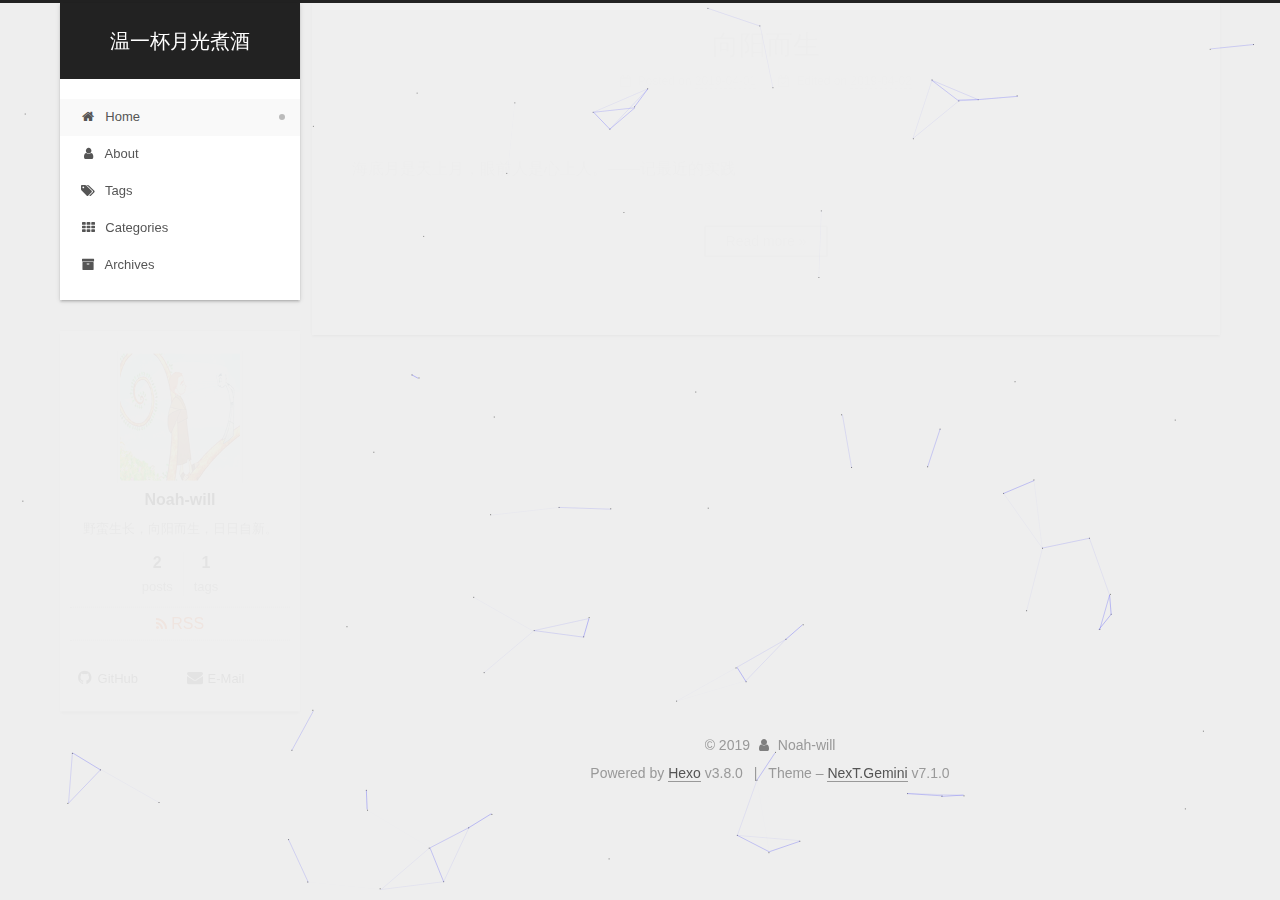
==== commit b43d2016: "Site updated: 2019-04-04 22:31:22" ====
--- a/index.html
+++ b/index.html
@@ -194,7 +194,7 @@
   </div>
 
   <div class="site-nav-toggle">
-    <button aria-label="Cambiar a barra de navegación">
+    <button aria-label="Toggle navigation bar">
       <span class="btn-bar"></span>
       <span class="btn-bar"></span>
       <span class="btn-bar"></span>
@@ -222,7 +222,7 @@
 
     
 
-    <a href="/" rel="section"><i class="menu-item-icon fa fa-fw fa-home"></i> <br>Inicio</a>
+    <a href="/" rel="section"><i class="menu-item-icon fa fa-fw fa-home"></i> <br>Home</a>
 
   </li>
         
@@ -239,7 +239,7 @@
 
     
 
-    <a href="/about/" rel="section"><i class="menu-item-icon fa fa-fw fa-user"></i> <br>Sobre mi</a>
+    <a href="/about/" rel="section"><i class="menu-item-icon fa fa-fw fa-user"></i> <br>About</a>
 
   </li>
         
@@ -256,7 +256,7 @@
 
     
 
-    <a href="/tags/" rel="section"><i class="menu-item-icon fa fa-fw fa-tags"></i> <br>Etiquetas</a>
+    <a href="/tags/" rel="section"><i class="menu-item-icon fa fa-fw fa-tags"></i> <br>Tags</a>
 
   </li>
         
@@ -273,7 +273,7 @@
 
     
 
-    <a href="/categories/" rel="section"><i class="menu-item-icon fa fa-fw fa-th"></i> <br>Categorías</a>
+    <a href="/categories/" rel="section"><i class="menu-item-icon fa fa-fw fa-th"></i> <br>Categories</a>
 
   </li>
         
@@ -290,7 +290,7 @@
 
     
 
-    <a href="/archives/" rel="section"><i class="menu-item-icon fa fa-fw fa-archive"></i> <br>Archivo</a>
+    <a href="/archives/" rel="section"><i class="menu-item-icon fa fa-fw fa-archive"></i> <br>Archives</a>
 
   </li>
 
@@ -380,14 +380,14 @@
                 <i class="fa fa-calendar-o"></i>
               </span>
               
-                <span class="post-meta-item-text">Publicado el</span>
-              
-
-              
-                
-              
-
-              <time title="Creado por: 2019-04-01 20:39:07" itemprop="dateCreated datePublished" datetime="2019-04-01T20:39:07+08:00">2019-04-01</time>
+                <span class="post-meta-item-text">Posted on</span>
+              
+
+              
+                
+              
+
+              <time title="Created: 2019-04-01 20:39:07" itemprop="dateCreated datePublished" datetime="2019-04-01T20:39:07+08:00">2019-04-01</time>
             
 
             
@@ -402,9 +402,9 @@
                   <i class="fa fa-calendar-check-o"></i>
                 </span>
                 
-                  <span class="post-meta-item-text">Editado el</span>
-                
-                <time title="Modificado por: 2019-04-02 09:25:21" itemprop="dateModified" datetime="2019-04-02T09:25:21+08:00">2019-04-02</time>
+                  <span class="post-meta-item-text">Edited on</span>
+                
+                <time title="Modified: 2019-04-02 09:25:21" itemprop="dateModified" datetime="2019-04-02T09:25:21+08:00">2019-04-02</time>
               
             
           </span>
@@ -444,7 +444,7 @@
           
             <div class="post-button text-center">
               <a class="btn" href="/2019/04/01/向阳而生/#more" rel="contents">
-                Leer más &raquo;
+                Read more &raquo;
               </a>
             </div>
           
@@ -541,14 +541,14 @@
                 <i class="fa fa-calendar-o"></i>
               </span>
               
-                <span class="post-meta-item-text">Publicado el</span>
-              
-
-              
-                
-              
-
-              <time title="Creado por: 2019-03-31 21:19:56" itemprop="dateCreated datePublished" datetime="2019-03-31T21:19:56+08:00">2019-03-31</time>
+                <span class="post-meta-item-text">Posted on</span>
+              
+
+              
+                
+              
+
+              <time title="Created: 2019-03-31 21:19:56" itemprop="dateCreated datePublished" datetime="2019-03-31T21:19:56+08:00">2019-03-31</time>
             
 
             
@@ -563,9 +563,9 @@
                   <i class="fa fa-calendar-check-o"></i>
                 </span>
                 
-                  <span class="post-meta-item-text">Editado el</span>
-                
-                <time title="Modificado por: 2019-04-02 23:07:43" itemprop="dateModified" datetime="2019-04-02T23:07:43+08:00">2019-04-02</time>
+                  <span class="post-meta-item-text">Edited on</span>
+                
+                <time title="Modified: 2019-04-02 23:07:43" itemprop="dateModified" datetime="2019-04-02T23:07:43+08:00">2019-04-02</time>
               
             
           </span>
@@ -605,7 +605,7 @@
           
             <div class="post-button text-center">
               <a class="btn" href="/2019/03/31/hello-world/#more" rel="contents">
-                Leer más &raquo;
+                Read more &raquo;
               </a>
             </div>
           
@@ -694,7 +694,7 @@
                   <a href="/archives/">
                 
                     <span class="site-state-item-count">2</span>
-                    <span class="site-state-item-name">entradas</span>
+                    <span class="site-state-item-name">posts</span>
                   </a>
                 </div>
               
@@ -801,7 +801,7 @@
 </div>
 
 
-  <div class="powered-by">Creado mediante <a href="https://hexo.io" class="theme-link" rel="noopener" target="_blank">Hexo</a> v3.8.0</div>
+  <div class="powered-by">Powered by <a href="https://hexo.io" class="theme-link" rel="noopener" target="_blank">Hexo</a> v3.8.0</div>
 
 
 
@@ -809,7 +809,7 @@
 
 
 
-  <div class="theme-info">Tema – <a href="https://theme-next.org" class="theme-link" rel="noopener" target="_blank">NexT.Gemini</a> v7.1.0</div>
+  <div class="theme-info">Theme – <a href="https://theme-next.org" class="theme-link" rel="noopener" target="_blank">NexT.Gemini</a> v7.1.0</div>
 
 
 
--- a/css/main.css
+++ b/css/main.css
@@ -1763,7 +1763,7 @@
   width: 4px;
   height: 4px;
   border-radius: 50%;
-  background: #dbdb49;
+  background: #422bf0;
 }
 .feed-link,
 .chat {
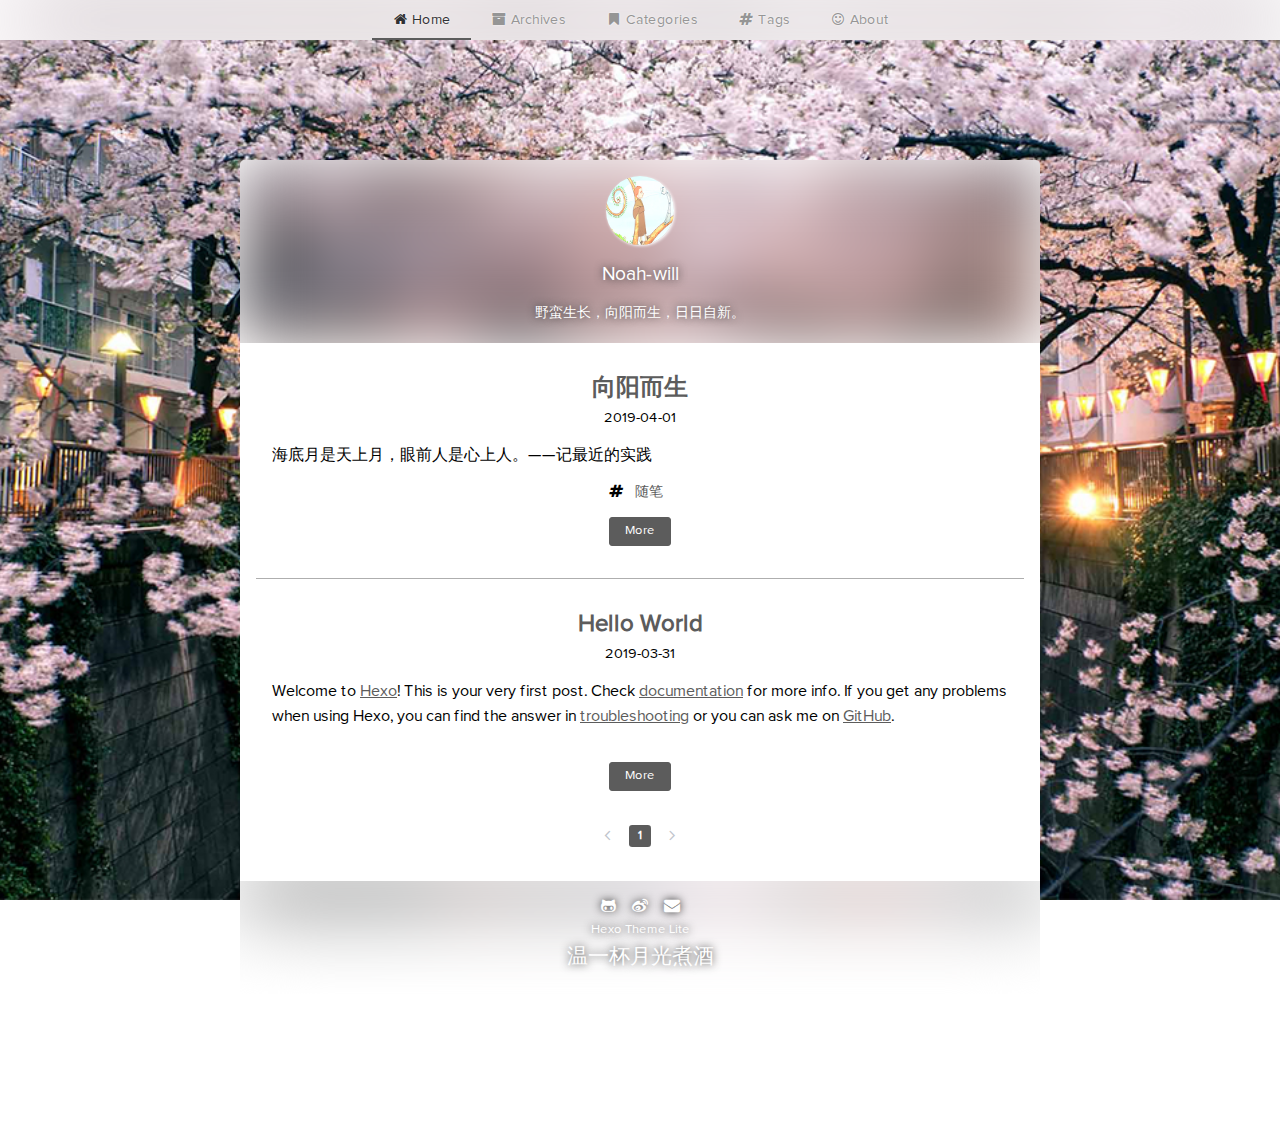
==== commit f3686d9b: "Site updated: 2019-04-04 22:54:57" ====
--- a/index.html
+++ b/index.html
@@ -1,965 +1 @@
-<!DOCTYPE html>
-
-
-
-
-
-
-
-
-
-
-
-
-  
-
-
-<html class="theme-next gemini use-motion" lang="zh-Hans">
-<head><meta name="generator" content="Hexo 3.8.0">
-  <meta charset="UTF-8">
-<meta http-equiv="X-UA-Compatible" content="IE=edge">
-<meta name="viewport" content="width=device-width, initial-scale=1, maximum-scale=2">
-<meta name="theme-color" content="#222">
-
-
-
-
-
-
-
-
-
-
-
-
-
-
-
-
-
-
-
-
-
-
-
-
-<link rel="stylesheet" href="/lib/font-awesome/css/font-awesome.min.css?v=4.6.2">
-
-<link rel="stylesheet" href="/css/main.css?v=7.1.0">
-
-
-  <link rel="apple-touch-icon" sizes="180x180" href="/images/apple-touch-icon-next.png?v=7.1.0">
-
-
-  <link rel="icon" type="image/png" sizes="32x32" href="/images/favicon-32x32-next.png?v=7.1.0">
-
-
-  <link rel="icon" type="image/png" sizes="16x16" href="/images/favicon-16x16-next.png?v=7.1.0">
-
-
-  <link rel="mask-icon" href="/images/logo.svg?v=7.1.0" color="#222">
-
-
-
-
-
-
-
-<script id="hexo.configurations">
-  var NexT = window.NexT || {};
-  var CONFIG = {
-    root: '/',
-    scheme: 'Gemini',
-    version: '7.1.0',
-    sidebar: {"position":"left","display":"post","offset":12,"onmobile":false,"dimmer":false},
-    back2top: true,
-    back2top_sidebar: false,
-    fancybox: false,
-    fastclick: false,
-    lazyload: false,
-    tabs: true,
-    motion: {"enable":true,"async":false,"transition":{"post_block":"fadeIn","post_header":"slideDownIn","post_body":"slideDownIn","coll_header":"slideLeftIn","sidebar":"slideUpIn"}},
-    algolia: {
-      applicationID: '',
-      apiKey: '',
-      indexName: '',
-      hits: {"per_page":10},
-      labels: {"input_placeholder":"Search for Posts","hits_empty":"We didn't find any results for the search: ${query}","hits_stats":"${hits} results found in ${time} ms"}
-    }
-  };
-</script>
-
-
-  
-
-
-
-
-  <meta name="description" content="野蛮生长，向阳而生，日日自新。">
-<meta property="og:type" content="website">
-<meta property="og:title" content="温一杯月光煮酒">
-<meta property="og:url" content="http://yoursite.com/index.html">
-<meta property="og:site_name" content="温一杯月光煮酒">
-<meta property="og:description" content="野蛮生长，向阳而生，日日自新。">
-<meta property="og:locale" content="zh-Hans">
-<meta name="twitter:card" content="summary">
-<meta name="twitter:title" content="温一杯月光煮酒">
-<meta name="twitter:description" content="野蛮生长，向阳而生，日日自新。">
-
-
-
-  <link rel="alternate" href="/atom.xml" title="温一杯月光煮酒" type="application/atom+xml">
-
-
-
-  
-  
-  <link rel="canonical" href="http://yoursite.com/">
-
-
-
-<script id="page.configurations">
-  CONFIG.page = {
-    sidebar: "",
-  };
-</script>
-
-  <title>温一杯月光煮酒</title>
-  
-
-
-
-
-
-
-
-
-
-
-
-
-  <noscript>
-  <style>
-  .use-motion .motion-element,
-  .use-motion .brand,
-  .use-motion .menu-item,
-  .sidebar-inner,
-  .use-motion .post-block,
-  .use-motion .pagination,
-  .use-motion .comments,
-  .use-motion .post-header,
-  .use-motion .post-body,
-  .use-motion .collection-title { opacity: initial; }
-
-  .use-motion .logo,
-  .use-motion .site-title,
-  .use-motion .site-subtitle {
-    opacity: initial;
-    top: initial;
-  }
-
-  .use-motion .logo-line-before i { left: initial; }
-  .use-motion .logo-line-after i { right: initial; }
-  </style>
-</noscript>
-
-</head>
-
-<body itemscope itemtype="http://schema.org/WebPage" lang="zh-Hans">
-
-  
-  
-    
-  
-
-  <div class="container sidebar-position-left 
-  page-home">
-    <div class="headband"></div>
-
-    <header id="header" class="header" itemscope itemtype="http://schema.org/WPHeader">
-      <div class="header-inner"><div class="site-brand-wrapper">
-  <div class="site-meta">
-    
-
-    <div class="custom-logo-site-title">
-      <a href="/" class="brand" rel="start">
-        <span class="logo-line-before"><i></i></span>
-        <span class="site-title">温一杯月光煮酒</span>
-        <span class="logo-line-after"><i></i></span>
-      </a>
-    </div>
-    
-    
-  </div>
-
-  <div class="site-nav-toggle">
-    <button aria-label="Toggle navigation bar">
-      <span class="btn-bar"></span>
-      <span class="btn-bar"></span>
-      <span class="btn-bar"></span>
-    </button>
-  </div>
-</div>
-
-
-
-<nav class="site-nav">
-  
-    <ul id="menu" class="menu">
-      
-        
-        
-        
-          
-          <li class="menu-item menu-item-home menu-item-active">
-
-    
-    
-    
-      
-    
-
-    
-
-    <a href="/" rel="section"><i class="menu-item-icon fa fa-fw fa-home"></i> <br>Home</a>
-
-  </li>
-        
-        
-        
-          
-          <li class="menu-item menu-item-about">
-
-    
-    
-    
-      
-    
-
-    
-
-    <a href="/about/" rel="section"><i class="menu-item-icon fa fa-fw fa-user"></i> <br>About</a>
-
-  </li>
-        
-        
-        
-          
-          <li class="menu-item menu-item-tags">
-
-    
-    
-    
-      
-    
-
-    
-
-    <a href="/tags/" rel="section"><i class="menu-item-icon fa fa-fw fa-tags"></i> <br>Tags</a>
-
-  </li>
-        
-        
-        
-          
-          <li class="menu-item menu-item-categories">
-
-    
-    
-    
-      
-    
-
-    
-
-    <a href="/categories/" rel="section"><i class="menu-item-icon fa fa-fw fa-th"></i> <br>Categories</a>
-
-  </li>
-        
-        
-        
-          
-          <li class="menu-item menu-item-archives">
-
-    
-    
-    
-      
-    
-
-    
-
-    <a href="/archives/" rel="section"><i class="menu-item-icon fa fa-fw fa-archive"></i> <br>Archives</a>
-
-  </li>
-
-      
-      
-    </ul>
-  
-
-  
-
-  
-</nav>
-
-
-
-  
-
-
-
-</div>
-    </header>
-
-    
-
-
-    <main id="main" class="main">
-      <div class="main-inner">
-        <div class="content-wrap">
-          
-            
-
-          
-          <div id="content" class="content">
-            
-  <section id="posts" class="posts-expand">
-    
-      
-
-  
-
-  
-  
-  
-
-  
-
-  <article class="post post-type-normal" itemscope itemtype="http://schema.org/Article">
-  
-  
-  
-  <div class="post-block">
-    <link itemprop="mainEntityOfPage" href="http://yoursite.com/2019/04/01/向阳而生/">
-
-    <span hidden itemprop="author" itemscope itemtype="http://schema.org/Person">
-      <meta itemprop="name" content="Noah-will">
-      <meta itemprop="description" content="野蛮生长，向阳而生，日日自新。">
-      <meta itemprop="image" content="/images/avatar.jpg">
-    </span>
-
-    <span hidden itemprop="publisher" itemscope itemtype="http://schema.org/Organization">
-      <meta itemprop="name" content="温一杯月光煮酒">
-    </span>
-
-    
-      <header class="post-header">
-
-        
-        
-          <h1 class="post-title" itemprop="name headline">
-                
-                
-                <a href="/2019/04/01/向阳而生/" class="post-title-link" itemprop="url">向阳而生</a>
-              
-            
-          </h1>
-        
-
-        <div class="post-meta">
-          <span class="post-time">
-
-            
-            
-            
-
-            
-              <span class="post-meta-item-icon">
-                <i class="fa fa-calendar-o"></i>
-              </span>
-              
-                <span class="post-meta-item-text">Posted on</span>
-              
-
-              
-                
-              
-
-              <time title="Created: 2019-04-01 20:39:07" itemprop="dateCreated datePublished" datetime="2019-04-01T20:39:07+08:00">2019-04-01</time>
-            
-
-            
-              
-
-              
-                
-                <span class="post-meta-divider">|</span>
-                
-
-                <span class="post-meta-item-icon">
-                  <i class="fa fa-calendar-check-o"></i>
-                </span>
-                
-                  <span class="post-meta-item-text">Edited on</span>
-                
-                <time title="Modified: 2019-04-02 09:25:21" itemprop="dateModified" datetime="2019-04-02T09:25:21+08:00">2019-04-02</time>
-              
-            
-          </span>
-
-          
-
-          
-            
-            
-          
-
-          
-          
-
-          
-
-          
-
-          
-
-        </div>
-      </header>
-    
-
-    
-    
-    
-    <div class="post-body" itemprop="articleBody">
-
-      
-      
-
-      
-        
-          <p>海底月是天上月，眼前人是心上人。——记最近的实践<br>
-          <!--noindex-->
-          
-            <div class="post-button text-center">
-              <a class="btn" href="/2019/04/01/向阳而生/#more" rel="contents">
-                Read more &raquo;
-              </a>
-            </div>
-          
-          <!--/noindex-->
-        
-      
-    </p></div>
-
-    
-
-    
-    
-    
-
-    
-
-    
-      
-    
-    
-
-    
-
-    <footer class="post-footer">
-      
-
-      
-
-      
-
-      
-      
-        <div class="post-eof"></div>
-      
-    </footer>
-  </div>
-  
-  
-  
-  </article>
-
-
-    
-      
-
-  
-
-  
-  
-  
-
-  
-
-  <article class="post post-type-normal" itemscope itemtype="http://schema.org/Article">
-  
-  
-  
-  <div class="post-block">
-    <link itemprop="mainEntityOfPage" href="http://yoursite.com/2019/03/31/hello-world/">
-
-    <span hidden itemprop="author" itemscope itemtype="http://schema.org/Person">
-      <meta itemprop="name" content="Noah-will">
-      <meta itemprop="description" content="野蛮生长，向阳而生，日日自新。">
-      <meta itemprop="image" content="/images/avatar.jpg">
-    </span>
-
-    <span hidden itemprop="publisher" itemscope itemtype="http://schema.org/Organization">
-      <meta itemprop="name" content="温一杯月光煮酒">
-    </span>
-
-    
-      <header class="post-header">
-
-        
-        
-          <h1 class="post-title" itemprop="name headline">
-                
-                
-                <a href="/2019/03/31/hello-world/" class="post-title-link" itemprop="url">Hello World</a>
-              
-            
-          </h1>
-        
-
-        <div class="post-meta">
-          <span class="post-time">
-
-            
-            
-            
-
-            
-              <span class="post-meta-item-icon">
-                <i class="fa fa-calendar-o"></i>
-              </span>
-              
-                <span class="post-meta-item-text">Posted on</span>
-              
-
-              
-                
-              
-
-              <time title="Created: 2019-03-31 21:19:56" itemprop="dateCreated datePublished" datetime="2019-03-31T21:19:56+08:00">2019-03-31</time>
-            
-
-            
-              
-
-              
-                
-                <span class="post-meta-divider">|</span>
-                
-
-                <span class="post-meta-item-icon">
-                  <i class="fa fa-calendar-check-o"></i>
-                </span>
-                
-                  <span class="post-meta-item-text">Edited on</span>
-                
-                <time title="Modified: 2019-04-02 23:07:43" itemprop="dateModified" datetime="2019-04-02T23:07:43+08:00">2019-04-02</time>
-              
-            
-          </span>
-
-          
-
-          
-            
-            
-          
-
-          
-          
-
-          
-
-          
-
-          
-
-        </div>
-      </header>
-    
-
-    
-    
-    
-    <div class="post-body" itemprop="articleBody">
-
-      
-      
-
-      
-        
-          <p>Welcome to <a href="https://hexo.io/" target="_blank" rel="noopener">Hexo</a>! This is your very first post. Check <a href="https://hexo.io/docs/" target="_blank" rel="noopener">documentation</a> for more info. If you get any problems when using Hexo, you can find the answer in <a href="https://hexo.io/docs/troubleshooting.html" target="_blank" rel="noopener">troubleshooting</a> or you can ask me on <a href="https://github.com/hexojs/hexo/issues" target="_blank" rel="noopener">GitHub</a>.<br>
-          <!--noindex-->
-          
-            <div class="post-button text-center">
-              <a class="btn" href="/2019/03/31/hello-world/#more" rel="contents">
-                Read more &raquo;
-              </a>
-            </div>
-          
-          <!--/noindex-->
-        
-      
-    </p></div>
-
-    
-
-    
-    
-    
-
-    
-
-    
-      
-    
-    
-
-    
-
-    <footer class="post-footer">
-      
-
-      
-
-      
-
-      
-      
-        <div class="post-eof"></div>
-      
-    </footer>
-  </div>
-  
-  
-  
-  </article>
-
-
-    
-  </section>
-
-  
-
-
-          </div>
-          
-
-        </div>
-        
-          
-  
-  <div class="sidebar-toggle">
-    <div class="sidebar-toggle-line-wrap">
-      <span class="sidebar-toggle-line sidebar-toggle-line-first"></span>
-      <span class="sidebar-toggle-line sidebar-toggle-line-middle"></span>
-      <span class="sidebar-toggle-line sidebar-toggle-line-last"></span>
-    </div>
-  </div>
-
-  <aside id="sidebar" class="sidebar">
-    <div class="sidebar-inner">
-
-      
-
-      
-
-      <div class="site-overview-wrap sidebar-panel sidebar-panel-active">
-        <div class="site-overview">
-          <div class="site-author motion-element" itemprop="author" itemscope itemtype="http://schema.org/Person">
-            
-              <img class="site-author-image" itemprop="image" src="/images/avatar.jpg" alt="Noah-will">
-            
-              <p class="site-author-name" itemprop="name">Noah-will</p>
-              <div class="site-description motion-element" itemprop="description">野蛮生长，向阳而生，日日自新。</div>
-          </div>
-
-          
-            <nav class="site-state motion-element">
-              
-                <div class="site-state-item site-state-posts">
-                
-                  <a href="/archives/">
-                
-                    <span class="site-state-item-count">2</span>
-                    <span class="site-state-item-name">posts</span>
-                  </a>
-                </div>
-              
-
-              
-
-              
-                
-                
-                <div class="site-state-item site-state-tags">
-                  
-                    
-                      <a href="/tags/">
-                    
-                  
-                    
-                    
-                      
-                    
-                    <span class="site-state-item-count">1</span>
-                    <span class="site-state-item-name">tags</span>
-                  </a>
-                </div>
-              
-            </nav>
-          
-
-          
-            <div class="feed-link motion-element">
-              <a href="/atom.xml" rel="alternate">
-                <i class="fa fa-rss"></i>
-                RSS
-              </a>
-            </div>
-          
-
-          
-
-          
-            <div class="links-of-author motion-element">
-              
-                <span class="links-of-author-item">
-                  
-                  
-                    
-                  
-                  
-                    
-                  
-                  <a href="https://github.com/Noah-will" title="GitHub &rarr; https://github.com/Noah-will" rel="noopener" target="_blank"><i class="fa fa-fw fa-github"></i>GitHub</a>
-                </span>
-              
-                <span class="links-of-author-item">
-                  
-                  
-                    
-                  
-                  
-                    
-                  
-                  <a href="/bookai@taka.uu.me" title="E-Mail &rarr; bookai@taka.uu.me"><i class="fa fa-fw fa-envelope"></i>E-Mail</a>
-                </span>
-              
-            </div>
-          
-
-          
-
-          
-          
-
-          
-            
-          
-          
-
-        </div>
-      </div>
-
-      
-
-      
-
-    </div>
-  </aside>
-  
-
-
-        
-      </div>
-    </main>
-
-    <footer id="footer" class="footer">
-      <div class="footer-inner">
-        <div class="copyright">&copy; <span itemprop="copyrightYear">2019</span>
-  <span class="with-love" id="animate">
-    <i class="fa fa-user"></i>
-  </span>
-  <span class="author" itemprop="copyrightHolder">Noah-will</span>
-
-  
-
-  
-</div>
-
-
-  <div class="powered-by">Powered by <a href="https://hexo.io" class="theme-link" rel="noopener" target="_blank">Hexo</a> v3.8.0</div>
-
-
-
-  <span class="post-meta-divider">|</span>
-
-
-
-  <div class="theme-info">Theme – <a href="https://theme-next.org" class="theme-link" rel="noopener" target="_blank">NexT.Gemini</a> v7.1.0</div>
-
-
-
-
-        
-
-
-
-
-
-
-
-
-        
-      </div>
-    </footer>
-
-    
-      <div class="back-to-top">
-        <i class="fa fa-arrow-up"></i>
-        
-      </div>
-    
-
-    
-
-    
-
-    
-  </div>
-
-  
-
-<script>
-  if (Object.prototype.toString.call(window.Promise) !== '[object Function]') {
-    window.Promise = null;
-  }
-</script>
-
-
-
-
-
-
-
-
-
-
-
-
-
-
-  
-    
-    
-  
-  <script color="0,0,255" opacity="0.5" zindex="-1" count="99" src="/lib/canvas-nest/canvas-nest.min.js"></script>
-
-
-
-
-
-
-
-
-
-
-
-
-
-  
-  <script src="/lib/jquery/index.js?v=2.1.3"></script>
-
-  
-  <script src="/lib/velocity/velocity.min.js?v=1.2.1"></script>
-
-  
-  <script src="/lib/velocity/velocity.ui.min.js?v=1.2.1"></script>
-
-
-  
-
-
-  <script src="/js/utils.js?v=7.1.0"></script>
-
-  <script src="/js/motion.js?v=7.1.0"></script>
-
-
-
-  
-  
-
-
-  <script src="/js/affix.js?v=7.1.0"></script>
-
-  <script src="/js/schemes/pisces.js?v=7.1.0"></script>
-
-
-
-
-  
-
-  
-
-
-  <script src="/js/next-boot.js?v=7.1.0"></script>
-
-
-  
-
-  
-
-  
-
-  
-
-
-
-  
-
-
-
-
-  
-
-  
-
-  
-
-  
-
-  
-
-  
-
-  
-
-  
-
-  
-
-  
-
-  
-
-  
-
-  
-
-  
-
-</body>
-</html>
+<!doctype html><html lang="en"><head><meta name="generator" content="Hexo 3.8.0"><meta charset="UTF-8"><meta name="viewport" content="width=device-width,user-scalable=no,initial-scale=1,maximum-scale=1,minimum-scale=1"><meta http-equiv="X-UA-Compatible" content="ie=edge"><link rel="shortcut icon" href="/static/favicon.ico"><title>温一杯月光煮酒</title><link href="/static/css/app.c64eadfc8d3abfc9d85514dba4054813.css" rel="stylesheet"></head><body><div id="app"></div><script type="text/javascript" src="/static/js/manifest.992b63bf2abbf3194771.js"></script><script type="text/javascript" src="/static/js/vendor.e12dc8c9af1f7aa12436.js"></script><script type="text/javascript" src="/static/js/app.bc036f9167871d39aecf.js"></script></body></html>--- a/static/css/app.c64eadfc8d3abfc9d85514dba4054813.css
+++ b/static/css/app.c64eadfc8d3abfc9d85514dba4054813.css
@@ -0,0 +1,7 @@
+#app[data-v-75a8d7e8]{min-height:100vh;display:-webkit-box;display:-ms-flexbox;display:flex;-webkit-box-orient:vertical;-webkit-box-direction:normal;-ms-flex-flow:column nowrap;flex-flow:column nowrap}.app-footer[data-v-75a8d7e8],.app-header[data-v-75a8d7e8]{display:-webkit-box;display:-ms-flexbox;display:flex;-webkit-box-pack:center;-ms-flex-pack:center;justify-content:center;-webkit-box-align:end;-ms-flex-align:end;align-items:flex-end;margin-top:10rem}.app-footer[data-v-75a8d7e8]{-webkit-box-flex:1;-ms-flex-positive:1;flex-grow:1}.app-dep-footer[data-v-75a8d7e8]{margin-top:0;margin-bottom:8rem;-webkit-box-align:start;-ms-flex-align:start;align-items:flex-start}.app-dep-footer>div[data-v-75a8d7e8]{border-bottom-left-radius:.3rem;border-bottom-right-radius:.3rem}.app-body[data-v-75a8d7e8]{box-sizing:border-box;background-color:#fff;padding:2rem 1rem}.app-dep-footer-body[data-v-75a8d7e8]{border-bottom-left-radius:0;border-bottom-right-radius:0}.fade-enter-active,.fade-leave-active{transition:all .2s ease}.fade-enter,.fade-leave-active{opacity:0}#top-nav[data-v-26df1257]{position:fixed;top:0;left:0;right:0;height:40px;z-index:1000;overflow:hidden;color:#fff;text-shadow:1px 1px 8px #444}#top-nav .main-menu[data-v-26df1257]{width:100%}.dropdown-item[data-v-26df1257]{display:-webkit-box;display:-ms-flexbox;display:flex;-webkit-box-align:center;-ms-flex-align:center;align-items:center}.dropdown-item .icon[data-v-26df1257]{width:1rem;text-align:center;margin-right:.3rem}.dropdown-item .item-name[data-v-26df1257]{-webkit-box-flex:1;-ms-flex-positive:1;flex-grow:1}.blur[data-v-26df1257]{display:-webkit-box;display:-ms-flexbox;display:flex;-webkit-box-align:center;-ms-flex-align:center;align-items:center}.menu-btn>span[data-v-26df1257]{margin-right:.2rem}.item-icon[data-v-26df1257]{display:inline-block;width:1rem;text-align:center}.el-menu--horizontal[data-v-26df1257]{display:-webkit-box;display:-ms-flexbox;display:flex;-webkit-box-pack:center;-ms-flex-pack:center;justify-content:center}.el-menu--horizontal .el-menu-item[data-v-26df1257]{line-height:40px;height:40px;text-shadow:0 0 2px #fff;color:#959595}.el-menu--horizontal .el-menu-item i[data-v-26df1257]{color:inherit}.el-menu--horizontal .el-menu-item[data-v-26df1257]:focus,.el-menu--horizontal .el-menu-item[data-v-26df1257]:hover{background-color:hsla(0,0%,100%,0)}.el-menu--horizontal .el-menu-item [data-v-26df1257]{vertical-align:unset}.el-menu--horizontal .is-active[data-v-26df1257]{color:#5c5c5c}.el-menu[data-v-26df1257]{background-color:hsla(0,0%,100%,0)}.container{width:800px;margin-left:auto;margin-right:auto}@media (max-width:768px){.container{width:100%}}@media (max-width:768px){.top-left-padding{padding-left:1rem}}#lite-header[data-v-73f77182]{display:-webkit-box;display:-ms-flexbox;display:flex;-webkit-box-orient:vertical;-webkit-box-direction:normal;-ms-flex-flow:column nowrap;flex-flow:column nowrap;-webkit-box-align:center;-ms-flex-align:center;align-items:center;-webkit-box-pack:center;-ms-flex-pack:center;justify-content:center;text-shadow:0 0 .5rem #2e2e2e;border-top-left-radius:.3rem;border-top-right-radius:.3rem;padding:1rem}.avatar[data-v-73f77182]{display:inline-block;width:4.3rem;height:4.3rem;border-radius:50%;box-shadow:1px 1px 3px #fff}.author[data-v-73f77182]{font-size:1.2em;margin-bottom:.3rem}.description[data-v-73f77182]{font-size:.9em;margin-bottom:.3rem}#lite-footer[data-v-6f0f8eb1]{display:-webkit-box;display:-ms-flexbox;display:flex;-webkit-box-orient:vertical;-webkit-box-direction:normal;-ms-flex-flow:column nowrap;flex-flow:column nowrap;-webkit-box-align:center;-ms-flex-align:center;align-items:center;-webkit-box-pack:center;-ms-flex-pack:center;justify-content:center;text-shadow:0 0 .5rem #2e2e2e;padding:1rem 0 .5rem}#lite-footer>[data-v-6f0f8eb1]{margin-top:0;margin-bottom:.5rem}#lite-footer>[data-v-6f0f8eb1]:last-child{margin-bottom:0}#lite-footer a[data-v-6f0f8eb1]{color:inherit;transition:-webkit-transform .1s;transition:transform .1s;transition:transform .1s,-webkit-transform .1s}#lite-footer a[data-v-6f0f8eb1]:hover{-webkit-transform:scale(1.1);transform:scale(1.1)}.icon-list[data-v-6f0f8eb1]{display:-webkit-box;display:-ms-flexbox;display:flex}.icon-list>a[data-v-6f0f8eb1]{margin:0 .5rem}.powered-by[data-v-6f0f8eb1]{font-size:.8em}.title[data-v-6f0f8eb1]{font-size:1.3em}
+/*!
+ *  Font Awesome 4.7.0 by @davegandy - http://fontawesome.io - @fontawesome
+ *  License - http://fontawesome.io/license (Font: SIL OFL 1.1, CSS: MIT License)
+ */@font-face{font-family:FontAwesome;src:url(/static/fonts/fontawesome-webfont.674f50d.eot);src:url(/static/fonts/fontawesome-webfont.674f50d.eot?#iefix&v=4.7.0) format("embedded-opentype"),url(/static/fonts/fontawesome-webfont.af7ae50.woff2) format("woff2"),url(/static/fonts/fontawesome-webfont.fee66e7.woff) format("woff"),url(/static/fonts/fontawesome-webfont.b06871f.ttf) format("truetype"),url(/static/img/fontawesome-webfont.912ec66.svg#fontawesomeregular) format("svg");font-weight:400;font-style:normal}.fa{display:inline-block;font:normal normal normal 14px/1 FontAwesome;font-size:inherit;text-rendering:auto;-webkit-font-smoothing:antialiased;-moz-osx-font-smoothing:grayscale}.fa-lg{font-size:1.33333333em;line-height:.75em;vertical-align:-15%}.fa-2x{font-size:2em}.fa-3x{font-size:3em}.fa-4x{font-size:4em}.fa-5x{font-size:5em}.fa-fw{width:1.28571429em;text-align:center}.fa-ul{padding-left:0;margin-left:2.14285714em;list-style-type:none}.fa-ul>li{position:relative}.fa-li{position:absolute;left:-2.14285714em;width:2.14285714em;top:.14285714em;text-align:center}.fa-li.fa-lg{left:-1.85714286em}.fa-border{padding:.2em .25em .15em;border:.08em solid #eee;border-radius:.1em}.fa-pull-left{float:left}.fa-pull-right{float:right}.fa.fa-pull-left{margin-right:.3em}.fa.fa-pull-right{margin-left:.3em}.pull-right{float:right}.pull-left{float:left}.fa.pull-left{margin-right:.3em}.fa.pull-right{margin-left:.3em}.fa-spin{-webkit-animation:fa-spin 2s infinite linear;animation:fa-spin 2s infinite linear}.fa-pulse{-webkit-animation:fa-spin 1s infinite steps(8);animation:fa-spin 1s infinite steps(8)}@-webkit-keyframes fa-spin{0%{-webkit-transform:rotate(0deg);transform:rotate(0deg)}to{-webkit-transform:rotate(359deg);transform:rotate(359deg)}}@keyframes fa-spin{0%{-webkit-transform:rotate(0deg);transform:rotate(0deg)}to{-webkit-transform:rotate(359deg);transform:rotate(359deg)}}.fa-rotate-90{-ms-filter:"progid:DXImageTransform.Microsoft.BasicImage(rotation=1)";-webkit-transform:rotate(90deg);transform:rotate(90deg)}.fa-rotate-180{-ms-filter:"progid:DXImageTransform.Microsoft.BasicImage(rotation=2)";-webkit-transform:rotate(180deg);transform:rotate(180deg)}.fa-rotate-270{-ms-filter:"progid:DXImageTransform.Microsoft.BasicImage(rotation=3)";-webkit-transform:rotate(270deg);transform:rotate(270deg)}.fa-flip-horizontal{-ms-filter:"progid:DXImageTransform.Microsoft.BasicImage(rotation=0, mirror=1)";-webkit-transform:scaleX(-1);transform:scaleX(-1)}.fa-flip-vertical{-ms-filter:"progid:DXImageTransform.Microsoft.BasicImage(rotation=2, mirror=1)";-webkit-transform:scaleY(-1);transform:scaleY(-1)}:root .fa-flip-horizontal,:root .fa-flip-vertical,:root .fa-rotate-90,:root .fa-rotate-180,:root .fa-rotate-270{-webkit-filter:none;filter:none}.fa-stack{position:relative;display:inline-block;width:2em;height:2em;line-height:2em;vertical-align:middle}.fa-stack-1x,.fa-stack-2x{position:absolute;left:0;width:100%;text-align:center}.fa-stack-1x{line-height:inherit}.fa-stack-2x{font-size:2em}.fa-inverse{color:#fff}.fa-glass:before{content:"\F000"}.fa-music:before{content:"\F001"}.fa-search:before{content:"\F002"}.fa-envelope-o:before{content:"\F003"}.fa-heart:before{content:"\F004"}.fa-star:before{content:"\F005"}.fa-star-o:before{content:"\F006"}.fa-user:before{content:"\F007"}.fa-film:before{content:"\F008"}.fa-th-large:before{content:"\F009"}.fa-th:before{content:"\F00A"}.fa-th-list:before{content:"\F00B"}.fa-check:before{content:"\F00C"}.fa-close:before,.fa-remove:before,.fa-times:before{content:"\F00D"}.fa-search-plus:before{content:"\F00E"}.fa-search-minus:before{content:"\F010"}.fa-power-off:before{content:"\F011"}.fa-signal:before{content:"\F012"}.fa-cog:before,.fa-gear:before{content:"\F013"}.fa-trash-o:before{content:"\F014"}.fa-home:before{content:"\F015"}.fa-file-o:before{content:"\F016"}.fa-clock-o:before{content:"\F017"}.fa-road:before{content:"\F018"}.fa-download:before{content:"\F019"}.fa-arrow-circle-o-down:before{content:"\F01A"}.fa-arrow-circle-o-up:before{content:"\F01B"}.fa-inbox:before{content:"\F01C"}.fa-play-circle-o:before{content:"\F01D"}.fa-repeat:before,.fa-rotate-right:before{content:"\F01E"}.fa-refresh:before{content:"\F021"}.fa-list-alt:before{content:"\F022"}.fa-lock:before{content:"\F023"}.fa-flag:before{content:"\F024"}.fa-headphones:before{content:"\F025"}.fa-volume-off:before{content:"\F026"}.fa-volume-down:before{content:"\F027"}.fa-volume-up:before{content:"\F028"}.fa-qrcode:before{content:"\F029"}.fa-barcode:before{content:"\F02A"}.fa-tag:before{content:"\F02B"}.fa-tags:before{content:"\F02C"}.fa-book:before{content:"\F02D"}.fa-bookmark:before{content:"\F02E"}.fa-print:before{content:"\F02F"}.fa-camera:before{content:"\F030"}.fa-font:before{content:"\F031"}.fa-bold:before{content:"\F032"}.fa-italic:before{content:"\F033"}.fa-text-height:before{content:"\F034"}.fa-text-width:before{content:"\F035"}.fa-align-left:before{content:"\F036"}.fa-align-center:before{content:"\F037"}.fa-align-right:before{content:"\F038"}.fa-align-justify:before{content:"\F039"}.fa-list:before{content:"\F03A"}.fa-dedent:before,.fa-outdent:before{content:"\F03B"}.fa-indent:before{content:"\F03C"}.fa-video-camera:before{content:"\F03D"}.fa-image:before,.fa-photo:before,.fa-picture-o:before{content:"\F03E"}.fa-pencil:before{content:"\F040"}.fa-map-marker:before{content:"\F041"}.fa-adjust:before{content:"\F042"}.fa-tint:before{content:"\F043"}.fa-edit:before,.fa-pencil-square-o:before{content:"\F044"}.fa-share-square-o:before{content:"\F045"}.fa-check-square-o:before{content:"\F046"}.fa-arrows:before{content:"\F047"}.fa-step-backward:before{content:"\F048"}.fa-fast-backward:before{content:"\F049"}.fa-backward:before{content:"\F04A"}.fa-play:before{content:"\F04B"}.fa-pause:before{content:"\F04C"}.fa-stop:before{content:"\F04D"}.fa-forward:before{content:"\F04E"}.fa-fast-forward:before{content:"\F050"}.fa-step-forward:before{content:"\F051"}.fa-eject:before{content:"\F052"}.fa-chevron-left:before{content:"\F053"}.fa-chevron-right:before{content:"\F054"}.fa-plus-circle:before{content:"\F055"}.fa-minus-circle:before{content:"\F056"}.fa-times-circle:before{content:"\F057"}.fa-check-circle:before{content:"\F058"}.fa-question-circle:before{content:"\F059"}.fa-info-circle:before{content:"\F05A"}.fa-crosshairs:before{content:"\F05B"}.fa-times-circle-o:before{content:"\F05C"}.fa-check-circle-o:before{content:"\F05D"}.fa-ban:before{content:"\F05E"}.fa-arrow-left:before{content:"\F060"}.fa-arrow-right:before{content:"\F061"}.fa-arrow-up:before{content:"\F062"}.fa-arrow-down:before{content:"\F063"}.fa-mail-forward:before,.fa-share:before{content:"\F064"}.fa-expand:before{content:"\F065"}.fa-compress:before{content:"\F066"}.fa-plus:before{content:"\F067"}.fa-minus:before{content:"\F068"}.fa-asterisk:before{content:"\F069"}.fa-exclamation-circle:before{content:"\F06A"}.fa-gift:before{content:"\F06B"}.fa-leaf:before{content:"\F06C"}.fa-fire:before{content:"\F06D"}.fa-eye:before{content:"\F06E"}.fa-eye-slash:before{content:"\F070"}.fa-exclamation-triangle:before,.fa-warning:before{content:"\F071"}.fa-plane:before{content:"\F072"}.fa-calendar:before{content:"\F073"}.fa-random:before{content:"\F074"}.fa-comment:before{content:"\F075"}.fa-magnet:before{content:"\F076"}.fa-chevron-up:before{content:"\F077"}.fa-chevron-down:before{content:"\F078"}.fa-retweet:before{content:"\F079"}.fa-shopping-cart:before{content:"\F07A"}.fa-folder:before{content:"\F07B"}.fa-folder-open:before{content:"\F07C"}.fa-arrows-v:before{content:"\F07D"}.fa-arrows-h:before{content:"\F07E"}.fa-bar-chart-o:before,.fa-bar-chart:before{content:"\F080"}.fa-twitter-square:before{content:"\F081"}.fa-facebook-square:before{content:"\F082"}.fa-camera-retro:before{content:"\F083"}.fa-key:before{content:"\F084"}.fa-cogs:before,.fa-gears:before{content:"\F085"}.fa-comments:before{content:"\F086"}.fa-thumbs-o-up:before{content:"\F087"}.fa-thumbs-o-down:before{content:"\F088"}.fa-star-half:before{content:"\F089"}.fa-heart-o:before{content:"\F08A"}.fa-sign-out:before{content:"\F08B"}.fa-linkedin-square:before{content:"\F08C"}.fa-thumb-tack:before{content:"\F08D"}.fa-external-link:before{content:"\F08E"}.fa-sign-in:before{content:"\F090"}.fa-trophy:before{content:"\F091"}.fa-github-square:before{content:"\F092"}.fa-upload:before{content:"\F093"}.fa-lemon-o:before{content:"\F094"}.fa-phone:before{content:"\F095"}.fa-square-o:before{content:"\F096"}.fa-bookmark-o:before{content:"\F097"}.fa-phone-square:before{content:"\F098"}.fa-twitter:before{content:"\F099"}.fa-facebook-f:before,.fa-facebook:before{content:"\F09A"}.fa-github:before{content:"\F09B"}.fa-unlock:before{content:"\F09C"}.fa-credit-card:before{content:"\F09D"}.fa-feed:before,.fa-rss:before{content:"\F09E"}.fa-hdd-o:before{content:"\F0A0"}.fa-bullhorn:before{content:"\F0A1"}.fa-bell:before{content:"\F0F3"}.fa-certificate:before{content:"\F0A3"}.fa-hand-o-right:before{content:"\F0A4"}.fa-hand-o-left:before{content:"\F0A5"}.fa-hand-o-up:before{content:"\F0A6"}.fa-hand-o-down:before{content:"\F0A7"}.fa-arrow-circle-left:before{content:"\F0A8"}.fa-arrow-circle-right:before{content:"\F0A9"}.fa-arrow-circle-up:before{content:"\F0AA"}.fa-arrow-circle-down:before{content:"\F0AB"}.fa-globe:before{content:"\F0AC"}.fa-wrench:before{content:"\F0AD"}.fa-tasks:before{content:"\F0AE"}.fa-filter:before{content:"\F0B0"}.fa-briefcase:before{content:"\F0B1"}.fa-arrows-alt:before{content:"\F0B2"}.fa-group:before,.fa-users:before{content:"\F0C0"}.fa-chain:before,.fa-link:before{content:"\F0C1"}.fa-cloud:before{content:"\F0C2"}.fa-flask:before{content:"\F0C3"}.fa-cut:before,.fa-scissors:before{content:"\F0C4"}.fa-copy:before,.fa-files-o:before{content:"\F0C5"}.fa-paperclip:before{content:"\F0C6"}.fa-floppy-o:before,.fa-save:before{content:"\F0C7"}.fa-square:before{content:"\F0C8"}.fa-bars:before,.fa-navicon:before,.fa-reorder:before{content:"\F0C9"}.fa-list-ul:before{content:"\F0CA"}.fa-list-ol:before{content:"\F0CB"}.fa-strikethrough:before{content:"\F0CC"}.fa-underline:before{content:"\F0CD"}.fa-table:before{content:"\F0CE"}.fa-magic:before{content:"\F0D0"}.fa-truck:before{content:"\F0D1"}.fa-pinterest:before{content:"\F0D2"}.fa-pinterest-square:before{content:"\F0D3"}.fa-google-plus-square:before{content:"\F0D4"}.fa-google-plus:before{content:"\F0D5"}.fa-money:before{content:"\F0D6"}.fa-caret-down:before{content:"\F0D7"}.fa-caret-up:before{content:"\F0D8"}.fa-caret-left:before{content:"\F0D9"}.fa-caret-right:before{content:"\F0DA"}.fa-columns:before{content:"\F0DB"}.fa-sort:before,.fa-unsorted:before{content:"\F0DC"}.fa-sort-desc:before,.fa-sort-down:before{content:"\F0DD"}.fa-sort-asc:before,.fa-sort-up:before{content:"\F0DE"}.fa-envelope:before{content:"\F0E0"}.fa-linkedin:before{content:"\F0E1"}.fa-rotate-left:before,.fa-undo:before{content:"\F0E2"}.fa-gavel:before,.fa-legal:before{content:"\F0E3"}.fa-dashboard:before,.fa-tachometer:before{content:"\F0E4"}.fa-comment-o:before{content:"\F0E5"}.fa-comments-o:before{content:"\F0E6"}.fa-bolt:before,.fa-flash:before{content:"\F0E7"}.fa-sitemap:before{content:"\F0E8"}.fa-umbrella:before{content:"\F0E9"}.fa-clipboard:before,.fa-paste:before{content:"\F0EA"}.fa-lightbulb-o:before{content:"\F0EB"}.fa-exchange:before{content:"\F0EC"}.fa-cloud-download:before{content:"\F0ED"}.fa-cloud-upload:before{content:"\F0EE"}.fa-user-md:before{content:"\F0F0"}.fa-stethoscope:before{content:"\F0F1"}.fa-suitcase:before{content:"\F0F2"}.fa-bell-o:before{content:"\F0A2"}.fa-coffee:before{content:"\F0F4"}.fa-cutlery:before{content:"\F0F5"}.fa-file-text-o:before{content:"\F0F6"}.fa-building-o:before{content:"\F0F7"}.fa-hospital-o:before{content:"\F0F8"}.fa-ambulance:before{content:"\F0F9"}.fa-medkit:before{content:"\F0FA"}.fa-fighter-jet:before{content:"\F0FB"}.fa-beer:before{content:"\F0FC"}.fa-h-square:before{content:"\F0FD"}.fa-plus-square:before{content:"\F0FE"}.fa-angle-double-left:before{content:"\F100"}.fa-angle-double-right:before{content:"\F101"}.fa-angle-double-up:before{content:"\F102"}.fa-angle-double-down:before{content:"\F103"}.fa-angle-left:before{content:"\F104"}.fa-angle-right:before{content:"\F105"}.fa-angle-up:before{content:"\F106"}.fa-angle-down:before{content:"\F107"}.fa-desktop:before{content:"\F108"}.fa-laptop:before{content:"\F109"}.fa-tablet:before{content:"\F10A"}.fa-mobile-phone:before,.fa-mobile:before{content:"\F10B"}.fa-circle-o:before{content:"\F10C"}.fa-quote-left:before{content:"\F10D"}.fa-quote-right:before{content:"\F10E"}.fa-spinner:before{content:"\F110"}.fa-circle:before{content:"\F111"}.fa-mail-reply:before,.fa-reply:before{content:"\F112"}.fa-github-alt:before{content:"\F113"}.fa-folder-o:before{content:"\F114"}.fa-folder-open-o:before{content:"\F115"}.fa-smile-o:before{content:"\F118"}.fa-frown-o:before{content:"\F119"}.fa-meh-o:before{content:"\F11A"}.fa-gamepad:before{content:"\F11B"}.fa-keyboard-o:before{content:"\F11C"}.fa-flag-o:before{content:"\F11D"}.fa-flag-checkered:before{content:"\F11E"}.fa-terminal:before{content:"\F120"}.fa-code:before{content:"\F121"}.fa-mail-reply-all:before,.fa-reply-all:before{content:"\F122"}.fa-star-half-empty:before,.fa-star-half-full:before,.fa-star-half-o:before{content:"\F123"}.fa-location-arrow:before{content:"\F124"}.fa-crop:before{content:"\F125"}.fa-code-fork:before{content:"\F126"}.fa-chain-broken:before,.fa-unlink:before{content:"\F127"}.fa-question:before{content:"\F128"}.fa-info:before{content:"\F129"}.fa-exclamation:before{content:"\F12A"}.fa-superscript:before{content:"\F12B"}.fa-subscript:before{content:"\F12C"}.fa-eraser:before{content:"\F12D"}.fa-puzzle-piece:before{content:"\F12E"}.fa-microphone:before{content:"\F130"}.fa-microphone-slash:before{content:"\F131"}.fa-shield:before{content:"\F132"}.fa-calendar-o:before{content:"\F133"}.fa-fire-extinguisher:before{content:"\F134"}.fa-rocket:before{content:"\F135"}.fa-maxcdn:before{content:"\F136"}.fa-chevron-circle-left:before{content:"\F137"}.fa-chevron-circle-right:before{content:"\F138"}.fa-chevron-circle-up:before{content:"\F139"}.fa-chevron-circle-down:before{content:"\F13A"}.fa-html5:before{content:"\F13B"}.fa-css3:before{content:"\F13C"}.fa-anchor:before{content:"\F13D"}.fa-unlock-alt:before{content:"\F13E"}.fa-bullseye:before{content:"\F140"}.fa-ellipsis-h:before{content:"\F141"}.fa-ellipsis-v:before{content:"\F142"}.fa-rss-square:before{content:"\F143"}.fa-play-circle:before{content:"\F144"}.fa-ticket:before{content:"\F145"}.fa-minus-square:before{content:"\F146"}.fa-minus-square-o:before{content:"\F147"}.fa-level-up:before{content:"\F148"}.fa-level-down:before{content:"\F149"}.fa-check-square:before{content:"\F14A"}.fa-pencil-square:before{content:"\F14B"}.fa-external-link-square:before{content:"\F14C"}.fa-share-square:before{content:"\F14D"}.fa-compass:before{content:"\F14E"}.fa-caret-square-o-down:before,.fa-toggle-down:before{content:"\F150"}.fa-caret-square-o-up:before,.fa-toggle-up:before{content:"\F151"}.fa-caret-square-o-right:before,.fa-toggle-right:before{content:"\F152"}.fa-eur:before,.fa-euro:before{content:"\F153"}.fa-gbp:before{content:"\F154"}.fa-dollar:before,.fa-usd:before{content:"\F155"}.fa-inr:before,.fa-rupee:before{content:"\F156"}.fa-cny:before,.fa-jpy:before,.fa-rmb:before,.fa-yen:before{content:"\F157"}.fa-rouble:before,.fa-rub:before,.fa-ruble:before{content:"\F158"}.fa-krw:before,.fa-won:before{content:"\F159"}.fa-bitcoin:before,.fa-btc:before{content:"\F15A"}.fa-file:before{content:"\F15B"}.fa-file-text:before{content:"\F15C"}.fa-sort-alpha-asc:before{content:"\F15D"}.fa-sort-alpha-desc:before{content:"\F15E"}.fa-sort-amount-asc:before{content:"\F160"}.fa-sort-amount-desc:before{content:"\F161"}.fa-sort-numeric-asc:before{content:"\F162"}.fa-sort-numeric-desc:before{content:"\F163"}.fa-thumbs-up:before{content:"\F164"}.fa-thumbs-down:before{content:"\F165"}.fa-youtube-square:before{content:"\F166"}.fa-youtube:before{content:"\F167"}.fa-xing:before{content:"\F168"}.fa-xing-square:before{content:"\F169"}.fa-youtube-play:before{content:"\F16A"}.fa-dropbox:before{content:"\F16B"}.fa-stack-overflow:before{content:"\F16C"}.fa-instagram:before{content:"\F16D"}.fa-flickr:before{content:"\F16E"}.fa-adn:before{content:"\F170"}.fa-bitbucket:before{content:"\F171"}.fa-bitbucket-square:before{content:"\F172"}.fa-tumblr:before{content:"\F173"}.fa-tumblr-square:before{content:"\F174"}.fa-long-arrow-down:before{content:"\F175"}.fa-long-arrow-up:before{content:"\F176"}.fa-long-arrow-left:before{content:"\F177"}.fa-long-arrow-right:before{content:"\F178"}.fa-apple:before{content:"\F179"}.fa-windows:before{content:"\F17A"}.fa-android:before{content:"\F17B"}.fa-linux:before{content:"\F17C"}.fa-dribbble:before{content:"\F17D"}.fa-skype:before{content:"\F17E"}.fa-foursquare:before{content:"\F180"}.fa-trello:before{content:"\F181"}.fa-female:before{content:"\F182"}.fa-male:before{content:"\F183"}.fa-gittip:before,.fa-gratipay:before{content:"\F184"}.fa-sun-o:before{content:"\F185"}.fa-moon-o:before{content:"\F186"}.fa-archive:before{content:"\F187"}.fa-bug:before{content:"\F188"}.fa-vk:before{content:"\F189"}.fa-weibo:before{content:"\F18A"}.fa-renren:before{content:"\F18B"}.fa-pagelines:before{content:"\F18C"}.fa-stack-exchange:before{content:"\F18D"}.fa-arrow-circle-o-right:before{content:"\F18E"}.fa-arrow-circle-o-left:before{content:"\F190"}.fa-caret-square-o-left:before,.fa-toggle-left:before{content:"\F191"}.fa-dot-circle-o:before{content:"\F192"}.fa-wheelchair:before{content:"\F193"}.fa-vimeo-square:before{content:"\F194"}.fa-try:before,.fa-turkish-lira:before{content:"\F195"}.fa-plus-square-o:before{content:"\F196"}.fa-space-shuttle:before{content:"\F197"}.fa-slack:before{content:"\F198"}.fa-envelope-square:before{content:"\F199"}.fa-wordpress:before{content:"\F19A"}.fa-openid:before{content:"\F19B"}.fa-bank:before,.fa-institution:before,.fa-university:before{content:"\F19C"}.fa-graduation-cap:before,.fa-mortar-board:before{content:"\F19D"}.fa-yahoo:before{content:"\F19E"}.fa-google:before{content:"\F1A0"}.fa-reddit:before{content:"\F1A1"}.fa-reddit-square:before{content:"\F1A2"}.fa-stumbleupon-circle:before{content:"\F1A3"}.fa-stumbleupon:before{content:"\F1A4"}.fa-delicious:before{content:"\F1A5"}.fa-digg:before{content:"\F1A6"}.fa-pied-piper-pp:before{content:"\F1A7"}.fa-pied-piper-alt:before{content:"\F1A8"}.fa-drupal:before{content:"\F1A9"}.fa-joomla:before{content:"\F1AA"}.fa-language:before{content:"\F1AB"}.fa-fax:before{content:"\F1AC"}.fa-building:before{content:"\F1AD"}.fa-child:before{content:"\F1AE"}.fa-paw:before{content:"\F1B0"}.fa-spoon:before{content:"\F1B1"}.fa-cube:before{content:"\F1B2"}.fa-cubes:before{content:"\F1B3"}.fa-behance:before{content:"\F1B4"}.fa-behance-square:before{content:"\F1B5"}.fa-steam:before{content:"\F1B6"}.fa-steam-square:before{content:"\F1B7"}.fa-recycle:before{content:"\F1B8"}.fa-automobile:before,.fa-car:before{content:"\F1B9"}.fa-cab:before,.fa-taxi:before{content:"\F1BA"}.fa-tree:before{content:"\F1BB"}.fa-spotify:before{content:"\F1BC"}.fa-deviantart:before{content:"\F1BD"}.fa-soundcloud:before{content:"\F1BE"}.fa-database:before{content:"\F1C0"}.fa-file-pdf-o:before{content:"\F1C1"}.fa-file-word-o:before{content:"\F1C2"}.fa-file-excel-o:before{content:"\F1C3"}.fa-file-powerpoint-o:before{content:"\F1C4"}.fa-file-image-o:before,.fa-file-photo-o:before,.fa-file-picture-o:before{content:"\F1C5"}.fa-file-archive-o:before,.fa-file-zip-o:before{content:"\F1C6"}.fa-file-audio-o:before,.fa-file-sound-o:before{content:"\F1C7"}.fa-file-movie-o:before,.fa-file-video-o:before{content:"\F1C8"}.fa-file-code-o:before{content:"\F1C9"}.fa-vine:before{content:"\F1CA"}.fa-codepen:before{content:"\F1CB"}.fa-jsfiddle:before{content:"\F1CC"}.fa-life-bouy:before,.fa-life-buoy:before,.fa-life-ring:before,.fa-life-saver:before,.fa-support:before{content:"\F1CD"}.fa-circle-o-notch:before{content:"\F1CE"}.fa-ra:before,.fa-rebel:before,.fa-resistance:before{content:"\F1D0"}.fa-empire:before,.fa-ge:before{content:"\F1D1"}.fa-git-square:before{content:"\F1D2"}.fa-git:before{content:"\F1D3"}.fa-hacker-news:before,.fa-y-combinator-square:before,.fa-yc-square:before{content:"\F1D4"}.fa-tencent-weibo:before{content:"\F1D5"}.fa-qq:before{content:"\F1D6"}.fa-wechat:before,.fa-weixin:before{content:"\F1D7"}.fa-paper-plane:before,.fa-send:before{content:"\F1D8"}.fa-paper-plane-o:before,.fa-send-o:before{content:"\F1D9"}.fa-history:before{content:"\F1DA"}.fa-circle-thin:before{content:"\F1DB"}.fa-header:before{content:"\F1DC"}.fa-paragraph:before{content:"\F1DD"}.fa-sliders:before{content:"\F1DE"}.fa-share-alt:before{content:"\F1E0"}.fa-share-alt-square:before{content:"\F1E1"}.fa-bomb:before{content:"\F1E2"}.fa-futbol-o:before,.fa-soccer-ball-o:before{content:"\F1E3"}.fa-tty:before{content:"\F1E4"}.fa-binoculars:before{content:"\F1E5"}.fa-plug:before{content:"\F1E6"}.fa-slideshare:before{content:"\F1E7"}.fa-twitch:before{content:"\F1E8"}.fa-yelp:before{content:"\F1E9"}.fa-newspaper-o:before{content:"\F1EA"}.fa-wifi:before{content:"\F1EB"}.fa-calculator:before{content:"\F1EC"}.fa-paypal:before{content:"\F1ED"}.fa-google-wallet:before{content:"\F1EE"}.fa-cc-visa:before{content:"\F1F0"}.fa-cc-mastercard:before{content:"\F1F1"}.fa-cc-discover:before{content:"\F1F2"}.fa-cc-amex:before{content:"\F1F3"}.fa-cc-paypal:before{content:"\F1F4"}.fa-cc-stripe:before{content:"\F1F5"}.fa-bell-slash:before{content:"\F1F6"}.fa-bell-slash-o:before{content:"\F1F7"}.fa-trash:before{content:"\F1F8"}.fa-copyright:before{content:"\F1F9"}.fa-at:before{content:"\F1FA"}.fa-eyedropper:before{content:"\F1FB"}.fa-paint-brush:before{content:"\F1FC"}.fa-birthday-cake:before{content:"\F1FD"}.fa-area-chart:before{content:"\F1FE"}.fa-pie-chart:before{content:"\F200"}.fa-line-chart:before{content:"\F201"}.fa-lastfm:before{content:"\F202"}.fa-lastfm-square:before{content:"\F203"}.fa-toggle-off:before{content:"\F204"}.fa-toggle-on:before{content:"\F205"}.fa-bicycle:before{content:"\F206"}.fa-bus:before{content:"\F207"}.fa-ioxhost:before{content:"\F208"}.fa-angellist:before{content:"\F209"}.fa-cc:before{content:"\F20A"}.fa-ils:before,.fa-shekel:before,.fa-sheqel:before{content:"\F20B"}.fa-meanpath:before{content:"\F20C"}.fa-buysellads:before{content:"\F20D"}.fa-connectdevelop:before{content:"\F20E"}.fa-dashcube:before{content:"\F210"}.fa-forumbee:before{content:"\F211"}.fa-leanpub:before{content:"\F212"}.fa-sellsy:before{content:"\F213"}.fa-shirtsinbulk:before{content:"\F214"}.fa-simplybuilt:before{content:"\F215"}.fa-skyatlas:before{content:"\F216"}.fa-cart-plus:before{content:"\F217"}.fa-cart-arrow-down:before{content:"\F218"}.fa-diamond:before{content:"\F219"}.fa-ship:before{content:"\F21A"}.fa-user-secret:before{content:"\F21B"}.fa-motorcycle:before{content:"\F21C"}.fa-street-view:before{content:"\F21D"}.fa-heartbeat:before{content:"\F21E"}.fa-venus:before{content:"\F221"}.fa-mars:before{content:"\F222"}.fa-mercury:before{content:"\F223"}.fa-intersex:before,.fa-transgender:before{content:"\F224"}.fa-transgender-alt:before{content:"\F225"}.fa-venus-double:before{content:"\F226"}.fa-mars-double:before{content:"\F227"}.fa-venus-mars:before{content:"\F228"}.fa-mars-stroke:before{content:"\F229"}.fa-mars-stroke-v:before{content:"\F22A"}.fa-mars-stroke-h:before{content:"\F22B"}.fa-neuter:before{content:"\F22C"}.fa-genderless:before{content:"\F22D"}.fa-facebook-official:before{content:"\F230"}.fa-pinterest-p:before{content:"\F231"}.fa-whatsapp:before{content:"\F232"}.fa-server:before{content:"\F233"}.fa-user-plus:before{content:"\F234"}.fa-user-times:before{content:"\F235"}.fa-bed:before,.fa-hotel:before{content:"\F236"}.fa-viacoin:before{content:"\F237"}.fa-train:before{content:"\F238"}.fa-subway:before{content:"\F239"}.fa-medium:before{content:"\F23A"}.fa-y-combinator:before,.fa-yc:before{content:"\F23B"}.fa-optin-monster:before{content:"\F23C"}.fa-opencart:before{content:"\F23D"}.fa-expeditedssl:before{content:"\F23E"}.fa-battery-4:before,.fa-battery-full:before,.fa-battery:before{content:"\F240"}.fa-battery-3:before,.fa-battery-three-quarters:before{content:"\F241"}.fa-battery-2:before,.fa-battery-half:before{content:"\F242"}.fa-battery-1:before,.fa-battery-quarter:before{content:"\F243"}.fa-battery-0:before,.fa-battery-empty:before{content:"\F244"}.fa-mouse-pointer:before{content:"\F245"}.fa-i-cursor:before{content:"\F246"}.fa-object-group:before{content:"\F247"}.fa-object-ungroup:before{content:"\F248"}.fa-sticky-note:before{content:"\F249"}.fa-sticky-note-o:before{content:"\F24A"}.fa-cc-jcb:before{content:"\F24B"}.fa-cc-diners-club:before{content:"\F24C"}.fa-clone:before{content:"\F24D"}.fa-balance-scale:before{content:"\F24E"}.fa-hourglass-o:before{content:"\F250"}.fa-hourglass-1:before,.fa-hourglass-start:before{content:"\F251"}.fa-hourglass-2:before,.fa-hourglass-half:before{content:"\F252"}.fa-hourglass-3:before,.fa-hourglass-end:before{content:"\F253"}.fa-hourglass:before{content:"\F254"}.fa-hand-grab-o:before,.fa-hand-rock-o:before{content:"\F255"}.fa-hand-paper-o:before,.fa-hand-stop-o:before{content:"\F256"}.fa-hand-scissors-o:before{content:"\F257"}.fa-hand-lizard-o:before{content:"\F258"}.fa-hand-spock-o:before{content:"\F259"}.fa-hand-pointer-o:before{content:"\F25A"}.fa-hand-peace-o:before{content:"\F25B"}.fa-trademark:before{content:"\F25C"}.fa-registered:before{content:"\F25D"}.fa-creative-commons:before{content:"\F25E"}.fa-gg:before{content:"\F260"}.fa-gg-circle:before{content:"\F261"}.fa-tripadvisor:before{content:"\F262"}.fa-odnoklassniki:before{content:"\F263"}.fa-odnoklassniki-square:before{content:"\F264"}.fa-get-pocket:before{content:"\F265"}.fa-wikipedia-w:before{content:"\F266"}.fa-safari:before{content:"\F267"}.fa-chrome:before{content:"\F268"}.fa-firefox:before{content:"\F269"}.fa-opera:before{content:"\F26A"}.fa-internet-explorer:before{content:"\F26B"}.fa-television:before,.fa-tv:before{content:"\F26C"}.fa-contao:before{content:"\F26D"}.fa-500px:before{content:"\F26E"}.fa-amazon:before{content:"\F270"}.fa-calendar-plus-o:before{content:"\F271"}.fa-calendar-minus-o:before{content:"\F272"}.fa-calendar-times-o:before{content:"\F273"}.fa-calendar-check-o:before{content:"\F274"}.fa-industry:before{content:"\F275"}.fa-map-pin:before{content:"\F276"}.fa-map-signs:before{content:"\F277"}.fa-map-o:before{content:"\F278"}.fa-map:before{content:"\F279"}.fa-commenting:before{content:"\F27A"}.fa-commenting-o:before{content:"\F27B"}.fa-houzz:before{content:"\F27C"}.fa-vimeo:before{content:"\F27D"}.fa-black-tie:before{content:"\F27E"}.fa-fonticons:before{content:"\F280"}.fa-reddit-alien:before{content:"\F281"}.fa-edge:before{content:"\F282"}.fa-credit-card-alt:before{content:"\F283"}.fa-codiepie:before{content:"\F284"}.fa-modx:before{content:"\F285"}.fa-fort-awesome:before{content:"\F286"}.fa-usb:before{content:"\F287"}.fa-product-hunt:before{content:"\F288"}.fa-mixcloud:before{content:"\F289"}.fa-scribd:before{content:"\F28A"}.fa-pause-circle:before{content:"\F28B"}.fa-pause-circle-o:before{content:"\F28C"}.fa-stop-circle:before{content:"\F28D"}.fa-stop-circle-o:before{content:"\F28E"}.fa-shopping-bag:before{content:"\F290"}.fa-shopping-basket:before{content:"\F291"}.fa-hashtag:before{content:"\F292"}.fa-bluetooth:before{content:"\F293"}.fa-bluetooth-b:before{content:"\F294"}.fa-percent:before{content:"\F295"}.fa-gitlab:before{content:"\F296"}.fa-wpbeginner:before{content:"\F297"}.fa-wpforms:before{content:"\F298"}.fa-envira:before{content:"\F299"}.fa-universal-access:before{content:"\F29A"}.fa-wheelchair-alt:before{content:"\F29B"}.fa-question-circle-o:before{content:"\F29C"}.fa-blind:before{content:"\F29D"}.fa-audio-description:before{content:"\F29E"}.fa-volume-control-phone:before{content:"\F2A0"}.fa-braille:before{content:"\F2A1"}.fa-assistive-listening-systems:before{content:"\F2A2"}.fa-american-sign-language-interpreting:before,.fa-asl-interpreting:before{content:"\F2A3"}.fa-deaf:before,.fa-deafness:before,.fa-hard-of-hearing:before{content:"\F2A4"}.fa-glide:before{content:"\F2A5"}.fa-glide-g:before{content:"\F2A6"}.fa-sign-language:before,.fa-signing:before{content:"\F2A7"}.fa-low-vision:before{content:"\F2A8"}.fa-viadeo:before{content:"\F2A9"}.fa-viadeo-square:before{content:"\F2AA"}.fa-snapchat:before{content:"\F2AB"}.fa-snapchat-ghost:before{content:"\F2AC"}.fa-snapchat-square:before{content:"\F2AD"}.fa-pied-piper:before{content:"\F2AE"}.fa-first-order:before{content:"\F2B0"}.fa-yoast:before{content:"\F2B1"}.fa-themeisle:before{content:"\F2B2"}.fa-google-plus-circle:before,.fa-google-plus-official:before{content:"\F2B3"}.fa-fa:before,.fa-font-awesome:before{content:"\F2B4"}.fa-handshake-o:before{content:"\F2B5"}.fa-envelope-open:before{content:"\F2B6"}.fa-envelope-open-o:before{content:"\F2B7"}.fa-linode:before{content:"\F2B8"}.fa-address-book:before{content:"\F2B9"}.fa-address-book-o:before{content:"\F2BA"}.fa-address-card:before,.fa-vcard:before{content:"\F2BB"}.fa-address-card-o:before,.fa-vcard-o:before{content:"\F2BC"}.fa-user-circle:before{content:"\F2BD"}.fa-user-circle-o:before{content:"\F2BE"}.fa-user-o:before{content:"\F2C0"}.fa-id-badge:before{content:"\F2C1"}.fa-drivers-license:before,.fa-id-card:before{content:"\F2C2"}.fa-drivers-license-o:before,.fa-id-card-o:before{content:"\F2C3"}.fa-quora:before{content:"\F2C4"}.fa-free-code-camp:before{content:"\F2C5"}.fa-telegram:before{content:"\F2C6"}.fa-thermometer-4:before,.fa-thermometer-full:before,.fa-thermometer:before{content:"\F2C7"}.fa-thermometer-3:before,.fa-thermometer-three-quarters:before{content:"\F2C8"}.fa-thermometer-2:before,.fa-thermometer-half:before{content:"\F2C9"}.fa-thermometer-1:before,.fa-thermometer-quarter:before{content:"\F2CA"}.fa-thermometer-0:before,.fa-thermometer-empty:before{content:"\F2CB"}.fa-shower:before{content:"\F2CC"}.fa-bath:before,.fa-bathtub:before,.fa-s15:before{content:"\F2CD"}.fa-podcast:before{content:"\F2CE"}.fa-window-maximize:before{content:"\F2D0"}.fa-window-minimize:before{content:"\F2D1"}.fa-window-restore:before{content:"\F2D2"}.fa-times-rectangle:before,.fa-window-close:before{content:"\F2D3"}.fa-times-rectangle-o:before,.fa-window-close-o:before{content:"\F2D4"}.fa-bandcamp:before{content:"\F2D5"}.fa-grav:before{content:"\F2D6"}.fa-etsy:before{content:"\F2D7"}.fa-imdb:before{content:"\F2D8"}.fa-ravelry:before{content:"\F2D9"}.fa-eercast:before{content:"\F2DA"}.fa-microchip:before{content:"\F2DB"}.fa-snowflake-o:before{content:"\F2DC"}.fa-superpowers:before{content:"\F2DD"}.fa-wpexplorer:before{content:"\F2DE"}.fa-meetup:before{content:"\F2E0"}.sr-only{position:absolute;width:1px;height:1px;padding:0;margin:-1px;overflow:hidden;clip:rect(0,0,0,0);border:0}.sr-only-focusable:active,.sr-only-focusable:focus{position:static;width:auto;height:auto;margin:0;overflow:visible;clip:auto}@font-face{font-family:Proxima Nova Rg;src:url(/static/fonts/proximanova.943bfb3.eot);src:url(/static/fonts/proximanova.943bfb3.eot?#iefix) format("embedded-opentype"),url(/static/fonts/proximanova.3d5b0ad.woff) format("woff"),url(/static/fonts/proximanova.e82905b.ttf) format("truetype"),url("/static/img/proximanova.80c0947.svg#Proxima Nova Rg") format("svg");font-style:normal;font-weight:400}@font-face{font-family:Fira Code;src:url(/static/fonts/FiraCode-Regular.32d1e9f.eot);src:url(/static/fonts/FiraCode-Regular.32d1e9f.eot?#iefix) format("embedded-opentype"),url(/static/fonts/FiraCode-Regular.2fe2d29.woff) format("woff"),url(/static/fonts/FiraCode-Regular.cb83346.ttf) format("truetype"),url(/static/img/FiraCode-Regular.7894876.svg#Fira\ Code) format("svg");font-style:normal;font-weight:400}html{font-family:Proxima Nova Rg,Helvetica Neue,Helvetica,PingFang SC,Hiragino Sans GB,Microsoft YaHei,\\5FAE\8F6F\96C5\9ED1,Arial,sans-serif!important}code,pre{font-family:Fira-Code,Consolas,Proxima Nova Rg,Helvetica Neue,Helvetica,PingFang SC,Hiragino Sans GB,Microsoft YaHei,\\5FAE\8F6F\96C5\9ED1,Arial,sans-serif!important;-webkit-font-variant-ligatures:common-ligatures;font-variant-ligatures:common-ligatures}button,input,select,textarea{font-family:inherit}body{overflow-y:scroll}a{color:#5c5c5c;text-decoration:none;transition:all .2s}a:hover{color:#7d7d7d}
+/*! normalize.css v7.0.0 | MIT License | github.com/necolas/normalize.css */html{line-height:1.15;-ms-text-size-adjust:100%;-webkit-text-size-adjust:100%}body{margin:0}article,aside,footer,header,nav,section{display:block}h1{font-size:2em;margin:.67em 0}figcaption,figure,main{display:block}figure{margin:1em 40px}hr{box-sizing:content-box;height:0;overflow:visible}pre{font-family:monospace,monospace;font-size:1em}a{background-color:transparent;-webkit-text-decoration-skip:objects}abbr[title]{border-bottom:none;text-decoration:underline;-webkit-text-decoration:underline dotted;text-decoration:underline dotted}b,strong{font-weight:inherit;font-weight:bolder}code,kbd,samp{font-family:monospace,monospace;font-size:1em}dfn{font-style:italic}mark{background-color:#ff0;color:#000}small{font-size:80%}sub,sup{font-size:75%;line-height:0;position:relative;vertical-align:baseline}sub{bottom:-.25em}sup{top:-.5em}audio,video{display:inline-block}audio:not([controls]){display:none;height:0}img{border-style:none}svg:not(:root){overflow:hidden}button,input,optgroup,select,textarea{font-family:sans-serif;font-size:100%;line-height:1.15;margin:0}button,input{overflow:visible}button,select{text-transform:none}[type=reset],[type=submit],button,html [type=button]{-webkit-appearance:button}[type=button]::-moz-focus-inner,[type=reset]::-moz-focus-inner,[type=submit]::-moz-focus-inner,button::-moz-focus-inner{border-style:none;padding:0}[type=button]:-moz-focusring,[type=reset]:-moz-focusring,[type=submit]:-moz-focusring,button:-moz-focusring{outline:1px dotted ButtonText}fieldset{padding:.35em .75em .625em}legend{box-sizing:border-box;color:inherit;display:table;max-width:100%;padding:0;white-space:normal}progress{display:inline-block;vertical-align:baseline}textarea{overflow:auto}[type=checkbox],[type=radio]{box-sizing:border-box;padding:0}[type=number]::-webkit-inner-spin-button,[type=number]::-webkit-outer-spin-button{height:auto}[type=search]{-webkit-appearance:textfield;outline-offset:-2px}[type=search]::-webkit-search-cancel-button,[type=search]::-webkit-search-decoration{-webkit-appearance:none}::-webkit-file-upload-button{-webkit-appearance:button;font:inherit}details,menu{display:block}summary{display:list-item}canvas{display:inline-block}[hidden],template{display:none}.el-carousel__item,.el-carousel__mask{position:absolute;height:100%;top:0;left:0}.el-fade-in-enter,.el-fade-in-leave-active,.el-fade-in-linear-enter,.el-fade-in-linear-leave,.el-fade-in-linear-leave-active,.fade-in-linear-enter,.fade-in-linear-leave,.fade-in-linear-leave-active{opacity:0}.el-carousel__arrow,.el-carousel__button{outline:0}.el-col-pull-1,.el-col-pull-2,.el-col-pull-3,.el-col-pull-4,.el-col-pull-5,.el-col-pull-6,.el-col-pull-7,.el-col-pull-8,.el-col-pull-9,.el-col-pull-10,.el-col-pull-11,.el-col-pull-12,.el-col-pull-13,.el-col-pull-14,.el-col-pull-15,.el-col-pull-16,.el-col-pull-17,.el-col-pull-18,.el-col-pull-19,.el-col-pull-20,.el-col-pull-21,.el-col-pull-22,.el-col-pull-23,.el-col-pull-24,.el-col-push-1,.el-col-push-2,.el-col-push-3,.el-col-push-4,.el-col-push-5,.el-col-push-6,.el-col-push-7,.el-col-push-8,.el-col-push-9,.el-col-push-10,.el-col-push-11,.el-col-push-13,.el-col-push-14,.el-col-push-15,.el-col-push-16,.el-col-push-17,.el-col-push-18,.el-col-push-19,.el-col-push-20,.el-col-push-21,.el-col-push-22,.el-col-push-23,.el-col-push-24{position:relative}.el-tree-node:focus>.el-tree-node__content,.el-tree-node__content:hover{background-color:#f5f7fa}.el-tree__empty-text{color:#6f7180}.el-tree-node{outline:0}.el-tree-node__expand-icon{-webkit-transform:rotate(0);transform:rotate(0)}.el-tree--highlight-current .el-tree-node.is-current>.el-tree-node__content{background-color:#f0f7ff}.el-menu,.el-menu li{list-style:none}.el-menu,.el-menu--horizontal .el-menu-item:focus,.el-menu--horizontal .el-menu-item:hover,.el-menu--horizontal .el-submenu .el-submenu__title:hover,.el-menu--horizontal .el-submenu>.el-menu{background-color:#fff}.el-menu--horizontal .el-menu-item:focus,.el-menu--horizontal .el-menu-item:hover,.el-menu--horizontal .el-submenu:focus,.el-menu--horizontal .el-submenu__title:hover{outline:0}.el-menu--horizontal>.el-menu-item.is-active,.el-menu--horizontal>.el-submenu.is-active .el-submenu__title{border-bottom:2px solid #409eff}.el-menu-item,.el-submenu__title{height:56px;line-height:56px;padding:0 20px;cursor:pointer;position:relative;white-space:nowrap}.el-menu-item:focus,.el-menu-item:hover{outline:0;background-color:#ecf5ff}.el-menu-item.is-active{color:#409eff}.el-submenu__title:hover{background-color:#ecf5ff}.el-submenu.is-active .el-submenu__title{border-bottom-color:#409eff}.el-button{outline:0}.el-button:focus,.el-button:hover{color:#409eff;border-color:#c6e2ff;background-color:#ecf5ff}.el-button:active{color:#3a8ee6;border-color:#3a8ee6;outline:0}.el-button.is-plain:focus,.el-button.is-plain:hover{border-color:#409eff;color:#409eff}.el-button.is-active,.el-button.is-plain:active{color:#3a8ee6;border-color:#3a8ee6}.el-button.is-plain:active{outline:0}.el-button--primary{background-color:#409eff;border-color:#409eff}.el-button--primary:focus,.el-button--primary:hover{background:#66b1ff;border-color:#66b1ff}.el-button--primary.is-active,.el-button--primary:active{background:#3a8ee6;border-color:#3a8ee6;color:#fff}.el-button--primary:active{outline:0}.el-button--primary.is-disabled,.el-button--primary.is-disabled:active,.el-button--primary.is-disabled:focus,.el-button--primary.is-disabled:hover{background-color:#a0cfff;border-color:#a0cfff}.el-button--primary.is-plain{color:#409eff;background:#ecf5ff;border-color:#b3d8ff}.el-button--primary.is-plain:focus,.el-button--primary.is-plain:hover{background:#409eff;border-color:#409eff}.el-button--primary.is-plain:active{background:#3a8ee6;border-color:#3a8ee6;outline:0}.el-button--primary.is-plain.is-disabled,.el-button--primary.is-plain.is-disabled:active,.el-button--primary.is-plain.is-disabled:focus,.el-button--primary.is-plain.is-disabled:hover{color:#8cc5ff;background-color:#ecf5ff;border-color:#d9ecff}.el-button--success.is-active,.el-button--success:active{background:#5daf34;border-color:#5daf34;color:#fff}.el-button--success.is-plain:active,.el-button--success:active{outline:0}.el-button--warning.is-active,.el-button--warning:active{background:#cf9236;border-color:#cf9236;color:#fff}.el-button--warning.is-plain:active,.el-button--warning:active{outline:0}.el-button--danger.is-active,.el-button--danger:active{background:#dd6161;border-color:#dd6161;color:#fff}.el-button--danger.is-plain:active,.el-button--danger:active{outline:0}.el-button--info.is-active,.el-button--info:active{background:#82848a;border-color:#82848a;color:#fff}.el-button--info.is-plain:active,.el-button--info:active{outline:0}.el-button--text,.el-button--text.is-disabled,.el-button--text.is-disabled:focus,.el-button--text.is-disabled:hover,.el-button--text:active{border-color:transparent}.el-button--mini,.el-button--small{font-size:12px;border-radius:3px}.el-button--small,.el-button--small.is-round{padding:9px 15px}.el-button--mini,.el-button--mini.is-round{padding:7px 15px}.el-button--text{color:#409eff;background:0 0}.el-button--text:focus,.el-button--text:hover{color:#66b1ff}.el-button--text:active{color:#3a8ee6}.el-button-group .el-button.is-active,.el-button-group .el-button:active,.el-button-group .el-button:focus,.el-button-group .el-button:hover{z-index:1}.el-dropdown-menu__item{outline:0}.el-dropdown-menu__item:focus,.el-dropdown-menu__item:not(.is-disabled):hover{background-color:#ecf5ff;color:#66b1ff}.el-dialog__header{padding:15px 15px 10px}.el-dialog__headerbtn{background:0 0;outline:0}.el-dialog__headerbtn:focus .el-dialog__close,.el-dialog__headerbtn:hover .el-dialog__close{color:#409eff}.el-dialog__footer{padding:10px 15px 15px}.el-select-dropdown.is-multiple .el-select-dropdown__item.selected{color:#409eff}.el-input__inner{outline:0}.el-tag,.el-textarea__inner{-webkit-box-sizing:border-box}.el-input__prefix,.el-input__suffix{position:absolute;top:0;-webkit-transition:all .3s;height:100%;color:#c0c4cc;text-align:center}.el-input.is-active .el-input__inner,.el-input__inner:focus{border-color:#409eff;outline:0}.el-input-group--prepend .el-input__inner,.el-input-group__append{border-top-left-radius:0;border-bottom-left-radius:0}.el-input-group--append .el-input__inner,.el-input-group__prepend{border-top-right-radius:0;border-bottom-right-radius:0}.el-input-group__append:focus,.el-input-group__prepend:focus{outline:0}.el-textarea__inner:focus{outline:0;border-color:#409eff}.el-tag{background-color:rgba(64,158,255,.1);border:1px solid rgba(64,158,255,.2)}.el-tag,.el-tag .el-icon-close{color:#409eff}.el-tag .el-icon-close:hover{background-color:#409eff}.el-tag--info,.el-tag--info .el-tag__close{color:#909399}.el-select-dropdown__item.selected{color:#409eff}.el-select .el-input__inner:focus{border-color:#409eff}.el-select .el-input .el-select__caret.is-reverse{-webkit-transform:rotate(0);transform:rotate(0)}.el-select .el-input.is-focus .el-input__inner{border-color:#409eff}.el-select__input{outline:0}.el-pagination button{background:0 0}.el-pagination button:focus{outline:0}.el-pagination button:hover{color:#409eff}.el-pager li,.el-pager li.btn-quicknext:hover,.el-pager li.btn-quickprev:hover{cursor:pointer}.el-pagination .btn-next,.el-pagination .btn-prev{background:50% no-repeat #fff}.el-pagination__sizes .el-input .el-input__inner:hover{border-color:#409eff}.el-pager,.el-pagination.is-background .btn-next,.el-pagination.is-background .btn-prev{padding:0}.el-pagination.is-background .el-pager li:hover{color:#409eff}.el-pagination.is-background .el-pager li.active{background-color:#409eff}.el-pager,.el-pager li{vertical-align:top;display:inline-block;margin:0}.el-pager li.active,.el-pager li:hover{color:#409eff}@font-face{font-family:element-icons;src:url([data-uri]) format("woff"),url(/static/fonts/element-icons.6f0a763.ttf) format("truetype");font-weight:400;font-style:normal}[class*=" el-icon-"],[class^=el-icon-]{font-family:element-icons!important;speak:none;font-style:normal;font-weight:400;font-variant:normal;text-transform:none;line-height:1;vertical-align:baseline;display:inline-block;-webkit-font-smoothing:antialiased;-moz-osx-font-smoothing:grayscale}.el-icon-upload:before{content:"\E60D"}.el-icon-error:before{content:"\E62C"}.el-icon-success:before{content:"\E62D"}.el-icon-warning:before{content:"\E62E"}.el-icon-sort-down:before{content:"\E630"}.el-icon-sort-up:before{content:"\E631"}.el-icon-arrow-left:before{content:"\E600"}.el-icon-circle-plus:before{content:"\E601"}.el-icon-circle-plus-outline:before{content:"\E602"}.el-icon-arrow-down:before{content:"\E603"}.el-icon-arrow-right:before{content:"\E604"}.el-icon-arrow-up:before{content:"\E605"}.el-icon-back:before{content:"\E606"}.el-icon-circle-close:before{content:"\E607"}.el-icon-date:before{content:"\E608"}.el-icon-circle-close-outline:before{content:"\E609"}.el-icon-caret-left:before{content:"\E60A"}.el-icon-caret-bottom:before{content:"\E60B"}.el-icon-caret-top:before{content:"\E60C"}.el-icon-caret-right:before{content:"\E60E"}.el-icon-close:before{content:"\E60F"}.el-icon-d-arrow-left:before{content:"\E610"}.el-icon-check:before{content:"\E611"}.el-icon-delete:before{content:"\E612"}.el-icon-d-arrow-right:before{content:"\E613"}.el-icon-document:before{content:"\E614"}.el-icon-d-caret:before{content:"\E615"}.el-icon-edit-outline:before{content:"\E616"}.el-icon-download:before{content:"\E617"}.el-icon-goods:before{content:"\E618"}.el-icon-search:before{content:"\E619"}.el-icon-info:before{content:"\E61A"}.el-icon-message:before{content:"\E61B"}.el-icon-edit:before{content:"\E61C"}.el-icon-location:before{content:"\E61D"}.el-icon-loading:before{content:"\E61E"}.el-icon-location-outline:before{content:"\E61F"}.el-icon-menu:before{content:"\E620"}.el-icon-minus:before{content:"\E621"}.el-icon-bell:before{content:"\E622"}.el-icon-mobile-phone:before{content:"\E624"}.el-icon-news:before{content:"\E625"}.el-icon-more:before{content:"\E646"}.el-icon-more-outline:before{content:"\E626"}.el-icon-phone:before{content:"\E627"}.el-icon-phone-outline:before{content:"\E628"}.el-icon-picture:before{content:"\E629"}.el-icon-picture-outline:before{content:"\E62A"}.el-icon-plus:before{content:"\E62B"}.el-icon-printer:before{content:"\E62F"}.el-icon-rank:before{content:"\E632"}.el-icon-refresh:before{content:"\E633"}.el-icon-question:before{content:"\E634"}.el-icon-remove:before{content:"\E635"}.el-icon-share:before{content:"\E636"}.el-icon-star-on:before{content:"\E637"}.el-icon-setting:before{content:"\E638"}.el-icon-circle-check:before{content:"\E639"}.el-icon-service:before{content:"\E63A"}.el-icon-sold-out:before{content:"\E63B"}.el-icon-remove-outline:before{content:"\E63C"}.el-icon-star-off:before{content:"\E63D"}.el-icon-circle-check-outline:before{content:"\E63E"}.el-icon-tickets:before{content:"\E63F"}.el-icon-sort:before{content:"\E640"}.el-icon-zoom-in:before{content:"\E641"}.el-icon-time:before{content:"\E642"}.el-icon-view:before{content:"\E643"}.el-icon-upload2:before{content:"\E644"}.el-icon-zoom-out:before{content:"\E645"}.el-icon-loading{-webkit-animation:rotating 2s linear infinite;animation:rotating 2s linear infinite}.el-icon--right{margin-left:5px}.el-icon--left{margin-right:5px}@-webkit-keyframes rotating{0%{-webkit-transform:rotate(0deg);transform:rotate(0deg)}to{-webkit-transform:rotate(1turn);transform:rotate(1turn)}}@keyframes rotating{0%{-webkit-transform:rotate(0deg);transform:rotate(0deg)}to{-webkit-transform:rotate(1turn);transform:rotate(1turn)}}.el-pagination{white-space:nowrap;padding:2px 5px;color:#303133;font-weight:700}.el-pagination:after,.el-pagination:before{display:table;content:""}.el-pagination:after{clear:both}.el-pagination button,.el-pagination span:not([class*=suffix]){display:inline-block;font-size:13px;min-width:35.5px;height:28px;line-height:28px;vertical-align:top;box-sizing:border-box}.el-pagination .el-input__inner{text-align:center;-moz-appearance:textfield}.el-pagination .el-input__suffix{right:0;-webkit-transform:scale(.8);transform:scale(.8)}.el-pagination .el-select .el-input{width:100px;margin:0 5px}.el-pagination .el-select .el-input .el-input__inner{padding-right:25px;border-radius:3px;height:28px}.el-pagination button{border:none;padding:0 6px;background:transparent}.el-pagination button:focus{outline:none}.el-pagination button:hover{color:#5c5c5c}.el-pagination button.disabled{color:#c0c4cc;background-color:#fff;cursor:not-allowed}.el-pagination .btn-next,.el-pagination .btn-prev{background:50% no-repeat;background-size:16px;background-color:#fff;cursor:pointer;margin:0;color:#303133}.el-pagination .btn-next .el-icon,.el-pagination .btn-prev .el-icon{display:block;font-size:12px;font-weight:700}.el-pagination .btn-prev{padding-right:12px}.el-pagination .btn-next{padding-left:12px}.el-pagination--small .btn-next,.el-pagination--small .btn-prev,.el-pagination--small .el-pager li,.el-pagination--small .el-pager li:last-child{border-color:transparent;font-size:12px;line-height:22px;height:22px;min-width:22px}.el-pagination--small .arrow.disabled{visibility:hidden}.el-pagination__sizes{margin:0 10px 0 0;font-weight:400;color:#606266}.el-pagination__sizes .el-input .el-input__inner{font-size:13px;padding-left:8px}.el-pagination__sizes .el-input .el-input__inner:hover{border-color:#5c5c5c}.el-pagination__total{margin-right:10px;font-weight:400;color:#606266}.el-pagination__jump{margin-left:24px;font-weight:400;color:#606266}.el-pagination__jump .el-input__inner{padding:0 3px}.el-pagination__rightwrapper{float:right}.el-pagination__editor{line-height:18px;padding:0 2px;height:28px;text-align:center;margin:0 2px;box-sizing:border-box;border-radius:3px}.el-pagination__editor.el-input{width:50px}.el-pagination__editor.el-input .el-input__inner{height:28px}.el-pagination__editor .el-input__inner::-webkit-inner-spin-button,.el-pagination__editor .el-input__inner::-webkit-outer-spin-button{-webkit-appearance:none;margin:0}.el-pagination.is-background .btn-next,.el-pagination.is-background .btn-prev,.el-pagination.is-background .el-pager li{margin:0 5px;background-color:#f4f4f5;color:#606266;min-width:30px;border-radius:2px}.el-pagination.is-background .btn-next,.el-pagination.is-background .btn-prev{padding:0}.el-pagination.is-background .btn-next.disabled,.el-pagination.is-background .btn-prev.disabled{color:#c0c4cc}.el-pagination.is-background .el-pager li:hover{color:#5c5c5c}.el-pagination.is-background .el-pager li.active{background-color:#5c5c5c;color:#fff}.el-pagination.is-background.el-pagination--small .btn-next,.el-pagination.is-background.el-pagination--small .btn-prev,.el-pagination.is-background.el-pagination--small .el-pager li{margin:0 3px;min-width:22px}.el-pager{-webkit-user-select:none;-moz-user-select:none;-ms-user-select:none;user-select:none;list-style:none;display:inline-block;vertical-align:top;font-size:0;padding:0;margin:0}.el-pager .more:before{line-height:30px}.el-pager li{padding:0 4px;background:#fff;vertical-align:top;display:inline-block;font-size:13px;min-width:35.5px;height:28px;line-height:28px;cursor:pointer;box-sizing:border-box;text-align:center;margin:0}.el-pager li.btn-quicknext,.el-pager li.btn-quickprev{line-height:28px;color:#303133}.el-pager li.btn-quicknext:hover,.el-pager li.btn-quickprev:hover{cursor:pointer}.el-pager li.active+li{border-left:0}.el-pager li:hover{color:#5c5c5c}.el-pager li.active{color:#5c5c5c;cursor:default}@-webkit-keyframes v-modal-in{0%{opacity:0}}@-webkit-keyframes v-modal-out{to{opacity:0}}.el-dialog{position:relative;margin:0 auto 50px;background:#fff;border-radius:2px;box-shadow:0 1px 3px rgba(0,0,0,.3);box-sizing:border-box;width:50%}.el-dialog.is-fullscreen{width:100%;margin-top:0;margin-bottom:0;height:100%;overflow:auto}.el-dialog__wrapper{position:fixed;top:0;right:0;bottom:0;left:0;overflow:auto;margin:0}.el-dialog__header{padding:15px;padding-bottom:10px}.el-dialog__headerbtn{position:absolute;top:15px;right:15px;padding:0;background:transparent;border:none;outline:none;cursor:pointer;font-size:16px}.el-dialog__headerbtn .el-dialog__close{color:#909399}.el-dialog__headerbtn:focus .el-dialog__close,.el-dialog__headerbtn:hover .el-dialog__close{color:#5c5c5c}.el-dialog__title{line-height:24px;font-size:18px;color:#303133}.el-dialog__body{padding:30px 20px;color:#606266;line-height:24px;font-size:14px}.el-dialog__footer{padding:15px;padding-top:10px;text-align:right;box-sizing:border-box}.el-dialog--center{text-align:center}.el-dialog--center .el-dialog__header{padding-top:30px}.el-dialog--center .el-dialog__body{text-align:initial;padding:25px 27px 30px}.el-dialog--center .el-dialog__footer{text-align:inherit;padding-bottom:30px}.dialog-fade-enter-active{-webkit-animation:dialog-fade-in .3s;animation:dialog-fade-in .3s}.dialog-fade-leave-active{-webkit-animation:dialog-fade-out .3s;animation:dialog-fade-out .3s}@-webkit-keyframes dialog-fade-in{0%{-webkit-transform:translate3d(0,-20px,0);transform:translate3d(0,-20px,0);opacity:0}to{-webkit-transform:translateZ(0);transform:translateZ(0);opacity:1}}@keyframes dialog-fade-in{0%{-webkit-transform:translate3d(0,-20px,0);transform:translate3d(0,-20px,0);opacity:0}to{-webkit-transform:translateZ(0);transform:translateZ(0);opacity:1}}@-webkit-keyframes dialog-fade-out{0%{-webkit-transform:translateZ(0);transform:translateZ(0);opacity:1}to{-webkit-transform:translate3d(0,-20px,0);transform:translate3d(0,-20px,0);opacity:0}}@keyframes dialog-fade-out{0%{-webkit-transform:translateZ(0);transform:translateZ(0);opacity:1}to{-webkit-transform:translate3d(0,-20px,0);transform:translate3d(0,-20px,0);opacity:0}}.el-autocomplete{position:relative;display:inline-block}.el-autocomplete-suggestion{margin:5px 0;box-shadow:0 2px 12px 0 rgba(0,0,0,.1);border-radius:4px}.el-autocomplete-suggestion.el-popper .popper__arrow{left:24px!important}.el-autocomplete-suggestion__wrap{max-height:280px;padding:10px 0;box-sizing:border-box;overflow:auto;background-color:#fff;border:1px solid #e4e7ed;border-radius:4px}.el-autocomplete-suggestion__list{margin:0;padding:0}.el-autocomplete-suggestion li{padding:0 20px;margin:0;line-height:34px;cursor:pointer;color:#606266;font-size:14px;list-style:none;white-space:nowrap;overflow:hidden;text-overflow:ellipsis}.el-autocomplete-suggestion li.highlighted,.el-autocomplete-suggestion li:hover{background-color:#f5f7fa}.el-autocomplete-suggestion li.divider{margin-top:6px;border-top:1px solid #000}.el-autocomplete-suggestion li.divider:last-child{margin-bottom:-6px}.el-autocomplete-suggestion.is-loading li{text-align:center;height:100px;line-height:100px;font-size:20px;color:#999}.el-autocomplete-suggestion.is-loading li:after{display:inline-block;content:"";height:100%;vertical-align:middle}.el-autocomplete-suggestion.is-loading li:hover{background-color:#fff}.el-autocomplete-suggestion.is-loading .el-icon-loading{vertical-align:middle}.el-dropdown{display:inline-block;position:relative;color:#606266;font-size:14px}.el-dropdown .el-button-group{display:block}.el-dropdown .el-button-group .el-button{float:none}.el-dropdown .el-dropdown__caret-button{padding-left:5px;padding-right:5px;position:relative;border-left:none}.el-dropdown .el-dropdown__caret-button:before{content:"";position:absolute;display:block;width:1px;top:5px;bottom:5px;left:0;background:hsla(0,0%,100%,.5)}.el-dropdown .el-dropdown__caret-button:hover:before{top:0;bottom:0}.el-dropdown .el-dropdown__caret-button .el-dropdown__icon{padding-left:0}.el-dropdown__icon{font-size:12px;margin:0 3px}.el-dropdown .el-dropdown-selfdefine:focus:active,.el-dropdown .el-dropdown-selfdefine:focus:not(.focusing){outline-width:0}.el-dropdown-menu{position:absolute;top:0;left:0;z-index:10;padding:10px 0;margin:5px 0;background-color:#fff;border:1px solid #ebeef5;border-radius:4px;box-shadow:0 2px 12px 0 rgba(0,0,0,.1)}.el-dropdown-menu__item{list-style:none;line-height:36px;padding:0 20px;margin:0;font-size:14px;color:#606266;cursor:pointer;outline:none}.el-dropdown-menu__item:focus,.el-dropdown-menu__item:not(.is-disabled):hover{background-color:#efefef;color:#7d7d7d}.el-dropdown-menu__item--divided{position:relative;margin-top:6px;border-top:1px solid #ebeef5}.el-dropdown-menu__item--divided:before{content:"";height:6px;display:block;margin:0 -20px;background-color:#fff}.el-dropdown-menu__item.is-disabled{cursor:default;color:#bbb;pointer-events:none}.el-dropdown-menu--medium{padding:6px 0}.el-dropdown-menu--medium .el-dropdown-menu__item{line-height:30px;padding:0 17px;font-size:14px}.el-dropdown-menu--medium .el-dropdown-menu__item.el-dropdown-menu__item--divided{margin-top:6px}.el-dropdown-menu--medium .el-dropdown-menu__item.el-dropdown-menu__item--divided:before{height:6px;margin:0 -17px}.el-dropdown-menu--small{padding:6px 0}.el-dropdown-menu--small .el-dropdown-menu__item{line-height:27px;padding:0 15px;font-size:13px}.el-dropdown-menu--small .el-dropdown-menu__item.el-dropdown-menu__item--divided{margin-top:4px}.el-dropdown-menu--small .el-dropdown-menu__item.el-dropdown-menu__item--divided:before{height:4px;margin:0 -15px}.el-dropdown-menu--mini{padding:3px 0}.el-dropdown-menu--mini .el-dropdown-menu__item{line-height:24px;padding:0 10px;font-size:12px}.el-dropdown-menu--mini .el-dropdown-menu__item.el-dropdown-menu__item--divided{margin-top:3px}.el-dropdown-menu--mini .el-dropdown-menu__item.el-dropdown-menu__item--divided:before{height:3px;margin:0 -10px}.el-menu{border-right:1px solid #e6e6e6;list-style:none;position:relative;margin:0;padding-left:0;background-color:#fff}.el-menu:after,.el-menu:before{display:table;content:""}.el-menu:after{clear:both}.el-menu li{list-style:none}.el-menu--horizontal{border-right:none;border-bottom:1px solid #e6e6e6}.el-menu--horizontal .el-menu-item{float:left;height:60px;line-height:60px;margin:0;cursor:pointer;position:relative;box-sizing:border-box;border-bottom:2px solid transparent;color:#909399}.el-menu--horizontal .el-menu-item a,.el-menu--horizontal .el-menu-item a:hover{color:inherit}.el-menu--horizontal .el-menu-item:focus,.el-menu--horizontal .el-menu-item:hover{background-color:#fff}.el-menu--horizontal .el-submenu{float:left;position:relative}.el-menu--horizontal .el-submenu:focus{outline:none}.el-menu--horizontal .el-submenu:focus>.el-submenu__title{color:#303133}.el-menu--horizontal .el-submenu>.el-menu{position:absolute;top:65px;left:0;border:none;padding:5px 0;background-color:#fff;z-index:100;min-width:100%;box-shadow:0 2px 12px 0 rgba(0,0,0,.1);border-radius:2px}.el-menu--horizontal .el-submenu .el-submenu__title{height:60px;line-height:60px;border-bottom:2px solid transparent;color:#909399}.el-menu--horizontal .el-submenu .el-submenu__title:hover{background-color:#fff}.el-menu--horizontal .el-submenu .el-menu-item{background-color:#fff;float:none;height:36px;line-height:36px;padding:0 10px}.el-menu--horizontal .el-submenu .el-submenu__icon-arrow{position:static;vertical-align:middle;margin-left:8px;margin-top:-3px}.el-menu--horizontal .el-menu-item:focus,.el-menu--horizontal .el-menu-item:hover,.el-menu--horizontal .el-submenu__title:hover{outline:none;color:#303133}.el-menu--horizontal>.el-menu-item.is-active,.el-menu--horizontal>.el-submenu.is-active .el-submenu__title{border-bottom:2px solid #5c5c5c;color:#303133}.el-menu--collapse{width:64px}.el-menu--collapse>.el-menu-item [class^=el-icon-],.el-menu--collapse>.el-submenu>.el-submenu__title [class^=el-icon-]{margin:0;vertical-align:middle;width:24px;text-align:center}.el-menu--collapse>.el-menu-item .el-submenu__icon-arrow,.el-menu--collapse>.el-submenu>.el-submenu__title .el-submenu__icon-arrow{display:none}.el-menu--collapse>.el-menu-item span,.el-menu--collapse>.el-submenu>.el-submenu__title span{height:0;width:0;overflow:hidden;visibility:hidden;display:inline-block}.el-menu--collapse>.el-menu-item.is-active i{color:inherit}.el-menu--collapse .el-menu .el-submenu{min-width:200px}.el-menu--collapse .el-submenu{position:relative}.el-menu--collapse .el-submenu .el-menu{position:absolute;margin-left:5px;top:0;left:100%;z-index:10;border:1px solid #e4e7ed;border-radius:2px;box-shadow:0 2px 12px 0 rgba(0,0,0,.1)}.el-menu--collapse .el-submenu.is-opened>.el-submenu__title .el-submenu__icon-arrow{-webkit-transform:none;transform:none}.el-menu-item{height:56px;line-height:56px;font-size:14px;color:#303133;padding:0 20px;cursor:pointer;position:relative;transition:border-color .3s,background-color .3s,color .3s;box-sizing:border-box;white-space:nowrap}.el-menu-item [class^=el-icon-]{margin-right:5px;width:24px;text-align:center;font-size:18px;vertical-align:middle}.el-menu-item *{vertical-align:middle}.el-menu-item:first-child{margin-left:0}.el-menu-item:last-child{margin-right:0}.el-menu-item:focus,.el-menu-item:hover{outline:none;background-color:#efefef}.el-menu-item i{color:#909399}.el-menu-item.is-active{color:#5c5c5c}.el-menu-item.is-active i{color:inherit}.el-submenu__title{height:56px;line-height:56px;font-size:14px;color:#303133;padding:0 20px;cursor:pointer;position:relative;transition:border-color .3s,background-color .3s,color .3s;box-sizing:border-box;white-space:nowrap}.el-submenu__title *{vertical-align:middle}.el-submenu__title i{color:#909399}.el-submenu__title:hover{background-color:#efefef}.el-submenu .el-menu{border:none}.el-submenu .el-menu-item{height:50px;line-height:50px;padding:0 45px;min-width:200px}.el-submenu__icon-arrow{position:absolute;top:50%;right:20px;margin-top:-7px;transition:-webkit-transform .3s;transition:transform .3s;transition:transform .3s,-webkit-transform .3s;font-size:12px}.el-submenu.is-active .el-submenu__title{border-bottom-color:#5c5c5c}.el-submenu.is-opened>.el-submenu__title .el-submenu__icon-arrow{-webkit-transform:rotate(180deg);transform:rotate(180deg)}.el-submenu [class^=el-icon-]{vertical-align:middle;margin-right:5px;width:24px;text-align:center;font-size:18px}.el-menu-item-group>ul{padding:0}.el-menu-item-group__title{padding:7px 0 7px 20px;line-height:normal;font-size:12px;color:#909399}.horizontal-collapse-transition .el-submenu__title .el-submenu__icon-arrow{transition:.2s;opacity:0}.el-radio{color:#606266;font-weight:500;line-height:1;position:relative;cursor:pointer;display:inline-block;white-space:nowrap;outline:none;font-size:14px;-moz-user-select:none;-webkit-user-select:none;-ms-user-select:none}.el-radio.is-bordered{padding:12px 20px 0 10px;border-radius:4px;border:1px solid #dcdfe6;box-sizing:border-box;height:40px}.el-radio.is-bordered.is-checked{border-color:#5c5c5c}.el-radio.is-bordered.is-disabled{cursor:not-allowed;border-color:#ebeef5}.el-radio.is-bordered+.el-radio.is-bordered{margin-left:10px}.el-radio--medium.is-bordered{padding:10px 20px 0 10px;border-radius:4px;height:36px}.el-radio--medium.is-bordered .el-radio__label{font-size:14px}.el-radio--medium.is-bordered .el-radio__inner{height:14px;width:14px}.el-radio--small.is-bordered{padding:8px 15px 0 10px;border-radius:3px;height:32px}.el-radio--small.is-bordered .el-radio__label{font-size:12px}.el-radio--small.is-bordered .el-radio__inner{height:12px;width:12px}.el-radio--mini.is-bordered{padding:6px 15px 0 10px;border-radius:3px;height:28px}.el-radio--mini.is-bordered .el-radio__label{font-size:12px}.el-radio--mini.is-bordered .el-radio__inner{height:12px;width:12px}.el-radio+.el-radio{margin-left:30px}.el-radio__input{white-space:nowrap;cursor:pointer;outline:none;display:inline-block;line-height:1;position:relative;vertical-align:middle}.el-radio__input.is-disabled .el-radio__inner{background-color:#f5f7fa;border-color:#e4e7ed;cursor:not-allowed}.el-radio__input.is-disabled .el-radio__inner:after{cursor:not-allowed;background-color:#f5f7fa}.el-radio__input.is-disabled .el-radio__inner+.el-radio__label{cursor:not-allowed}.el-radio__input.is-disabled.is-checked .el-radio__inner{background-color:#f5f7fa;border-color:#e4e7ed}.el-radio__input.is-disabled.is-checked .el-radio__inner:after{background-color:#c0c4cc}.el-radio__input.is-disabled+span.el-radio__label{color:#c0c4cc;cursor:not-allowed}.el-radio__input.is-checked .el-radio__inner{border-color:#5c5c5c;background:#5c5c5c}.el-radio__input.is-checked .el-radio__inner:after{-webkit-transform:translate(-50%,-50%) scale(1);transform:translate(-50%,-50%) scale(1)}.el-radio__input.is-checked+.el-radio__label{color:#5c5c5c}.el-radio__input.is-focus .el-radio__inner{border-color:#5c5c5c}.el-radio__inner{border:1px solid #dcdfe6;border-radius:100%;width:14px;height:14px;background-color:#fff;position:relative;cursor:pointer;display:inline-block;box-sizing:border-box}.el-radio__inner:hover{border-color:#5c5c5c}.el-radio__inner:after{width:4px;height:4px;border-radius:100%;background-color:#fff;content:"";position:absolute;left:50%;top:50%;-webkit-transform:translate(-50%,-50%) scale(0);transform:translate(-50%,-50%) scale(0);transition:-webkit-transform .15s cubic-bezier(.71,-.46,.88,.6);transition:transform .15s cubic-bezier(.71,-.46,.88,.6);transition:transform .15s cubic-bezier(.71,-.46,.88,.6),-webkit-transform .15s cubic-bezier(.71,-.46,.88,.6)}.el-radio__original{opacity:0;outline:none;position:absolute;z-index:-1;top:0;left:0;right:0;bottom:0;margin:0}.el-radio:focus:not(.is-focus):not(:active) .el-radio__inner{box-shadow:0 0 2px 2px #5c5c5c}.el-radio__label{font-size:14px;padding-left:10px}.el-radio-group{display:inline-block;line-height:1;vertical-align:middle;font-size:0}.el-radio-button,.el-radio-button__inner{position:relative;display:inline-block;outline:none}.el-radio-button__inner{line-height:1;white-space:nowrap;vertical-align:middle;background:#fff;border:1px solid #dcdfe6;font-weight:500;border-left:0;color:#606266;-webkit-appearance:none;text-align:center;box-sizing:border-box;margin:0;cursor:pointer;transition:all .3s cubic-bezier(.645,.045,.355,1);padding:12px 20px;font-size:14px;border-radius:0}.el-radio-button__inner.is-round{padding:12px 20px}.el-radio-button__inner:hover{color:#5c5c5c}.el-radio-button__inner [class*=el-icon-]{line-height:.9}.el-radio-button__inner [class*=el-icon-]+span{margin-left:5px}.el-radio-button__orig-radio{opacity:0;outline:none;position:absolute;z-index:-1;left:-999px}.el-radio-button__orig-radio:checked+.el-radio-button__inner{color:#fff;background-color:#5c5c5c;border-color:#5c5c5c;box-shadow:-1px 0 0 0 #5c5c5c}.el-radio-button__orig-radio:disabled+.el-radio-button__inner{color:#c0c4cc;cursor:not-allowed;background-image:none;background-color:#fff;border-color:#ebeef5;box-shadow:none}.el-radio-button__orig-radio:disabled:checked+.el-radio-button__inner{background-color:#f2f6fc}.el-radio-button:first-child .el-radio-button__inner{border-left:1px solid #dcdfe6;border-radius:4px 0 0 4px;box-shadow:none!important}.el-radio-button:last-child .el-radio-button__inner{border-radius:0 4px 4px 0}.el-radio-button:first-child:last-child .el-radio-button__inner{border-radius:4px}.el-radio-button--medium .el-radio-button__inner{padding:10px 20px;font-size:14px;border-radius:0}.el-radio-button--medium .el-radio-button__inner.is-round{padding:10px 20px}.el-radio-button--small .el-radio-button__inner{padding:9px 15px;font-size:12px;border-radius:0}.el-radio-button--small .el-radio-button__inner.is-round{padding:9px 15px}.el-radio-button--mini .el-radio-button__inner{padding:7px 15px;font-size:12px;border-radius:0}.el-radio-button--mini .el-radio-button__inner.is-round{padding:7px 15px}.el-radio-button:focus:not(.is-focus):not(:active){box-shadow:0 0 2px 2px #5c5c5c}.el-switch{display:inline-block;position:relative;font-size:14px;line-height:20px;height:20px;vertical-align:middle}.el-switch.is-disabled .el-switch__core,.el-switch.is-disabled .el-switch__label{cursor:not-allowed}.el-switch__label{transition:.2s;height:20px;display:inline-block;font-size:14px;font-weight:500;cursor:pointer;vertical-align:middle;color:#303133}.el-switch__label.is-active{color:#5c5c5c}.el-switch__label--left{margin-right:10px}.el-switch__label--right{margin-left:10px}.el-switch__label *{line-height:1;font-size:14px;display:inline-block}.el-switch__input{position:absolute;width:0;height:0;opacity:0;margin:0}.el-switch__input:focus~.el-switch__core{outline:1px solid #5c5c5c}.el-switch__core{margin:0;display:inline-block;position:relative;width:40px;height:20px;border:1px solid #dcdfe6;outline:none;border-radius:10px;box-sizing:border-box;background:#dcdfe6;cursor:pointer;transition:border-color .3s,background-color .3s;vertical-align:middle}.el-switch__core .el-switch__button{position:absolute;top:1px;left:1px;border-radius:100%;transition:-webkit-transform .3s;transition:transform .3s;transition:transform .3s,-webkit-transform .3s;width:16px;height:16px;background-color:#fff}.el-switch.is-checked .el-switch__core{border-color:#5c5c5c;background-color:#5c5c5c}.el-switch.is-disabled{opacity:.6}.el-switch--wide .el-switch__label.el-switch__label--left span{left:10px}.el-switch--wide .el-switch__label.el-switch__label--right span{right:10px}.el-switch .label-fade-enter,.el-switch .label-fade-leave-active{opacity:0}.el-select-dropdown{position:absolute;z-index:1001;border:1px solid #e4e7ed;border-radius:4px;background-color:#fff;box-shadow:0 2px 12px 0 rgba(0,0,0,.1);box-sizing:border-box;margin:5px 0}.el-select-dropdown.is-multiple .el-select-dropdown__item.selected{color:#5c5c5c;background-color:#fff}.el-select-dropdown.is-multiple .el-select-dropdown__item.selected.hover{background-color:#f5f7fa}.el-select-dropdown.is-multiple .el-select-dropdown__item.selected:after{position:absolute;right:20px;font-family:element-icons;content:"\E611";font-size:12px;font-weight:700;-webkit-font-smoothing:antialiased;-moz-osx-font-smoothing:grayscale}.el-select-dropdown .el-scrollbar.is-empty .el-select-dropdown__list{padding:0}.el-select-dropdown .popper__arrow{-webkit-transform:translateX(-400%);transform:translateX(-400%)}.el-select-dropdown.is-arrow-fixed .popper__arrow{-webkit-transform:translateX(-200%);transform:translateX(-200%)}.el-select-dropdown__empty{padding:10px 0;margin:0;text-align:center;color:#999;font-size:14px}.el-select-dropdown__wrap{max-height:274px}.el-select-dropdown__list{list-style:none;padding:6px 0;margin:0;box-sizing:border-box}.el-select-dropdown__item{font-size:14px;padding:0 20px;position:relative;white-space:nowrap;overflow:hidden;text-overflow:ellipsis;color:#606266;height:34px;line-height:34px;box-sizing:border-box;cursor:pointer}.el-select-dropdown__item.is-disabled{color:#c0c4cc;cursor:not-allowed}.el-select-dropdown__item.is-disabled:hover{background-color:#fff}.el-select-dropdown__item.hover,.el-select-dropdown__item:hover{background-color:#f5f7fa}.el-select-dropdown__item.selected{color:#5c5c5c;font-weight:700}.el-select-dropdown__item span{line-height:34px!important}.el-select-group{margin:0;padding:0}.el-select-group__wrap{position:relative;list-style:none;margin:0;padding:0}.el-select-group__wrap:not(:last-of-type){padding-bottom:24px}.el-select-group__wrap:not(:last-of-type):after{content:"";position:absolute;display:block;left:20px;right:20px;bottom:12px;height:1px;background:#e4e7ed}.el-select-group__title{padding-left:20px;font-size:12px;color:#909399;line-height:30px}.el-select-group .el-select-dropdown__item{padding-left:20px}.el-select{display:inline-block;position:relative}.el-select:hover .el-input__inner{border-color:#c0c4cc}.el-select .el-input__inner{cursor:pointer;padding-right:35px}.el-select .el-input__inner:focus{border-color:#5c5c5c}.el-select .el-input .el-select__caret{color:#c0c4cc;font-size:14px;transition:-webkit-transform .3s;transition:transform .3s;transition:transform .3s,-webkit-transform .3s;-webkit-transform:rotate(180deg);transform:rotate(180deg);line-height:16px;cursor:pointer}.el-select .el-input .el-select__caret.is-reverse{-webkit-transform:rotate(0deg);transform:rotate(0deg)}.el-select .el-input .el-select__caret.is-show-close{font-size:14px;text-align:center;-webkit-transform:rotate(180deg);transform:rotate(180deg);border-radius:100%;color:#c0c4cc;transition:color .2s cubic-bezier(.645,.045,.355,1)}.el-select .el-input .el-select__caret.is-show-close:hover{color:#909399}.el-select .el-input.is-disabled .el-input__inner{cursor:not-allowed}.el-select .el-input.is-disabled .el-input__inner:hover{border-color:#e4e7ed}.el-select .el-input.is-focus .el-input__inner{border-color:#5c5c5c}.el-select>.el-input{display:block}.el-select__input{border:none;outline:none;padding:0;margin-left:15px;color:#666;font-size:14px;vertical-align:middle;-webkit-appearance:none;-moz-appearance:none;appearance:none;height:28px;background-color:transparent}.el-select__input.is-mini{height:14px}.el-select__close{cursor:pointer;position:absolute;top:8px;z-index:1000;right:25px;color:#c0c4cc;line-height:18px;font-size:14px}.el-select__close:hover{color:#909399}.el-select__tags{position:absolute;line-height:normal;white-space:normal;z-index:1;top:50%;-webkit-transform:translateY(-50%);transform:translateY(-50%)}.el-select .el-tag__close{margin-top:-2px}.el-select .el-tag{box-sizing:border-box;border-color:transparent;margin:3px 0 3px 6px;background-color:#f0f2f5}.el-select .el-tag__close.el-icon-close{background-color:#c0c4cc;right:-7px;top:0;color:#fff}.el-select .el-tag__close.el-icon-close:hover{background-color:#909399}.el-select .el-tag__close.el-icon-close:before{display:block;-webkit-transform:translateY(.5px);transform:translateY(.5px)}.el-table{position:relative;overflow:hidden;box-sizing:border-box;-webkit-box-flex:1;-ms-flex:1;flex:1;width:100%;max-width:100%;background-color:#fff;font-size:14px;color:#606266}.el-table__empty-block{position:relative;min-height:60px;text-align:center;width:100%;height:100%}.el-table__empty-text{position:absolute;left:50%;top:50%;-webkit-transform:translate(-50%,-50%);transform:translate(-50%,-50%);color:color(#5c5c5c s(16%) l(44%))}.el-table__expand-column .cell{padding:0;text-align:center}.el-table__expand-icon{position:relative;cursor:pointer;color:#666;font-size:12px;transition:-webkit-transform .2s ease-in-out;transition:transform .2s ease-in-out;transition:transform .2s ease-in-out,-webkit-transform .2s ease-in-out;height:20px}.el-table__expand-icon--expanded{-webkit-transform:rotate(90deg);transform:rotate(90deg)}.el-table__expand-icon>.el-icon{position:absolute;left:50%;top:50%;margin-left:-5px;margin-top:-5px}.el-table__expanded-cell{background-color:#fff}.el-table__expanded-cell[class*=cell]{padding:20px 50px}.el-table__expanded-cell:hover{background-color:#f5f7fa!important}.el-table--fit{border-right:0;border-bottom:0}.el-table--fit td.gutter,.el-table--fit th.gutter{border-right-width:1px}.el-table thead{color:#909399;font-weight:500}.el-table thead.is-group th{background:#f5f7fa}.el-table td,.el-table th{padding:12px 0;min-width:0;box-sizing:border-box;text-overflow:ellipsis;vertical-align:middle;position:relative}.el-table td.is-center,.el-table th.is-center{text-align:center}.el-table td.is-left,.el-table th.is-left{text-align:left}.el-table td.is-right,.el-table th.is-right{text-align:right}.el-table td.gutter,.el-table th.gutter{width:15px;border-right-width:0;border-bottom-width:0;padding:0}.el-table td.is-hidden>*,.el-table th.is-hidden>*{visibility:hidden}.el-table--medium td,.el-table--medium th{padding:10px 0}.el-table--small{font-size:12px}.el-table--small td,.el-table--small th{padding:8px 0}.el-table--mini{font-size:12px}.el-table--mini td,.el-table--mini th{padding:6px 0}.el-table tr{background-color:#fff}.el-table tr input[type=checkbox]{margin:0}.el-table td,.el-table th.is-leaf{border-bottom:1px solid #ebeef5}.el-table th.is-sortable{cursor:pointer}.el-table th{white-space:nowrap;overflow:hidden;-webkit-user-select:none;-moz-user-select:none;-ms-user-select:none;user-select:none;text-align:left}.el-table th div{padding-left:10px;padding-right:10px;line-height:40px;overflow:hidden;white-space:nowrap}.el-table th>.cell,.el-table th div{display:inline-block;box-sizing:border-box;text-overflow:ellipsis}.el-table th>.cell{position:relative;word-wrap:normal;vertical-align:middle;width:100%}.el-table th>.cell.highlight{color:#5c5c5c}.el-table th.required>div:before{display:inline-block;content:"";width:8px;height:8px;border-radius:50%;background:#ff4d51;margin-right:5px;vertical-align:middle}.el-table td div{box-sizing:border-box}.el-table td.gutter{width:0}.el-table .cell{box-sizing:border-box;overflow:hidden;text-overflow:ellipsis;white-space:normal;word-break:break-all;line-height:23px;padding-left:10px;padding-right:10px}.el-table .cell.el-tooltip{white-space:nowrap;min-width:50px}.el-table--border,.el-table--group{border:1px solid #ebeef5}.el-table--border:after,.el-table--group:after,.el-table:before{content:"";position:absolute;background-color:#ebeef5;z-index:1}.el-table--border:after,.el-table--group:after{top:0;right:0;width:1px;height:100%}.el-table:before{left:0;bottom:0;width:100%;height:1px}.el-table--border{border-right:none;border-bottom:none}.el-table--border td,.el-table--border th{border-right:1px solid #ebeef5}.el-table--border td:first-child .cell,.el-table--border th:first-child .cell{padding-left:10px}.el-table--border .has-gutter td:nth-last-of-type(2),.el-table--border .has-gutter th:nth-last-of-type(2){border-right:none}.el-table--border th.gutter:last-of-type{border-bottom:1px solid #ebeef5;border-bottom-width:1px}.el-table--border th{border-bottom:1px solid #ebeef5}.el-table--hidden{visibility:hidden}.el-table__fixed,.el-table__fixed-right{position:absolute;top:0;left:0;overflow-x:hidden;box-shadow:0 0 10px rgba(0,0,0,.12)}.el-table__fixed-right:before,.el-table__fixed:before{content:"";position:absolute;left:0;bottom:0;width:100%;height:1px;background-color:#ebeef5;z-index:4}.el-table__fixed-right-patch{position:absolute;top:-1px;right:0;background-color:#fff;border-bottom:1px solid #ebeef5}.el-table__fixed-right{top:0;left:auto;right:0}.el-table__fixed-right .el-table__fixed-body-wrapper,.el-table__fixed-right .el-table__fixed-footer-wrapper,.el-table__fixed-right .el-table__fixed-header-wrapper{left:auto;right:0}.el-table__fixed-header-wrapper{position:absolute;left:0;top:0;z-index:3}.el-table__fixed-footer-wrapper{position:absolute;left:0;bottom:0;z-index:3}.el-table__fixed-footer-wrapper tbody td{border-top:1px solid #ebeef5;background-color:#f5f7fa;color:#606266}.el-table__fixed-body-wrapper{position:absolute;left:0;top:37px;overflow:hidden;z-index:3}.el-table__body-wrapper,.el-table__footer-wrapper,.el-table__header-wrapper{width:100%}.el-table__footer-wrapper{margin-top:-1px}.el-table__footer-wrapper td{border-top:1px solid #ebeef5}.el-table__body,.el-table__footer,.el-table__header{table-layout:fixed}.el-table__footer-wrapper,.el-table__header-wrapper{overflow:hidden}.el-table__footer-wrapper tbody td,.el-table__header-wrapper tbody td{background-color:#f5f7fa;color:#606266}.el-table__body-wrapper{overflow:auto;position:relative}.el-table__body-wrapper.is-scroll-left~.el-table__fixed,.el-table__body-wrapper.is-scroll-none~.el-table__fixed,.el-table__body-wrapper.is-scroll-none~.el-table__fixed-right,.el-table__body-wrapper.is-scroll-right~.el-table__fixed-right{box-shadow:none}.el-table__body-wrapper .el-table--border.is-scroll-right~.el-table__fixed-right{border-left:1px solid #ebeef5}.el-table__body-wrapper .el-table--border.is-scroll-left~.el-table__fixed{border-right:1px solid #ebeef5}.el-table .caret-wrapper{display:-webkit-inline-box;display:-ms-inline-flexbox;display:inline-flex;-webkit-box-orient:vertical;-webkit-box-direction:normal;-ms-flex-direction:column;flex-direction:column;-webkit-box-align:center;-ms-flex-align:center;align-items:center;height:34px;width:24px;vertical-align:middle;cursor:pointer;overflow:initial;position:relative}.el-table .sort-caret{color:#c0c4cc;width:14px;overflow:hidden;font-size:15px;position:absolute}.el-table .sort-caret.ascending{top:5px}.el-table .sort-caret.descending{bottom:7px}.el-table .ascending .sort-caret.ascending,.el-table .descending .sort-caret.descending{color:#5c5c5c}.el-table .hidden-columns{visibility:hidden;position:absolute;z-index:-1}.el-table--striped .el-table__body tr.el-table__row--striped td{background:#fafafa}.el-table--striped .el-table__body tr.el-table__row--striped.current-row td,.el-table__body tr.current-row>td,.el-table__body tr.hover-row.current-row>td,.el-table__body tr.hover-row.el-table__row--striped.current-row>td,.el-table__body tr.hover-row.el-table__row--striped>td,.el-table__body tr.hover-row>td{background-color:#efefef}.el-table__column-resize-proxy{position:absolute;left:200px;top:0;bottom:0;width:0;border-left:1px solid #ebeef5;z-index:10}.el-table__column-filter-trigger{display:inline-block;line-height:34px;cursor:pointer}.el-table__column-filter-trigger i{color:#909399;font-size:12px;-webkit-transform:scale(.75);transform:scale(.75)}.el-table--enable-row-transition .el-table__body td{transition:background-color .25s ease}.el-table--enable-row-hover .el-table__body tr:hover>td{background-color:#f5f7fa}.el-table--fluid-height .el-table__fixed,.el-table--fluid-height .el-table__fixed-right{bottom:0;overflow:hidden}.el-table-column--selection .cell{padding-left:14px;padding-right:14px}.el-table-filter{border:1px solid #ebeef5;border-radius:2px;background-color:#fff;box-shadow:0 2px 12px 0 rgba(0,0,0,.1);box-sizing:border-box;margin:2px 0}.el-table-filter__list{padding:5px 0;margin:0;list-style:none;min-width:100px}.el-table-filter__list-item{line-height:36px;padding:0 10px;cursor:pointer;font-size:14px}.el-table-filter__list-item:hover{background-color:#efefef;color:#7d7d7d}.el-table-filter__list-item.is-active{background-color:#5c5c5c;color:#fff}.el-table-filter__content{min-width:100px}.el-table-filter__bottom{border-top:1px solid #ebeef5;padding:8px}.el-table-filter__bottom button{background:transparent;border:none;color:#606266;cursor:pointer;font-size:13px;padding:0 3px}.el-table-filter__bottom button:hover{color:#5c5c5c}.el-table-filter__bottom button:focus{outline:none}.el-table-filter__bottom button.is-disabled{color:#c0c4cc;cursor:not-allowed}.el-table-filter__checkbox-group{padding:10px}.el-table-filter__checkbox-group label.el-checkbox{display:block;margin-bottom:8px;margin-left:5px}.el-table-filter__checkbox-group .el-checkbox:last-child{margin-bottom:0}.el-date-table{font-size:12px;-webkit-user-select:none;-moz-user-select:none;-ms-user-select:none;user-select:none}.el-date-table.is-week-mode .el-date-table__row:hover div{background-color:#f2f6fc}.el-date-table.is-week-mode .el-date-table__row:hover td.available:hover{color:#606266}.el-date-table.is-week-mode .el-date-table__row:hover td:first-child div{margin-left:5px;border-top-left-radius:15px;border-bottom-left-radius:15px}.el-date-table.is-week-mode .el-date-table__row:hover td:last-child div{margin-right:5px;border-top-right-radius:15px;border-bottom-right-radius:15px}.el-date-table.is-week-mode .el-date-table__row.current div{background-color:#f2f6fc}.el-date-table td{width:32px;height:30px;padding:4px 0;box-sizing:border-box;text-align:center;cursor:pointer;position:relative}.el-date-table td div{height:30px;padding:3px 0;box-sizing:border-box}.el-date-table td span{width:24px;height:24px;display:block;margin:0 auto;line-height:24px;position:absolute;left:50%;-webkit-transform:translateX(-50%);transform:translateX(-50%);border-radius:50%}.el-date-table td.next-month,.el-date-table td.prev-month{color:#c0c4cc}.el-date-table td.today{position:relative}.el-date-table td.today span{color:#5c5c5c}.el-date-table td.today.end-date span,.el-date-table td.today.start-date span{color:#fff}.el-date-table td.available:hover{color:#5c5c5c}.el-date-table td.in-range div,.el-date-table td.in-range div:hover{background-color:#f2f6fc}.el-date-table td.current:not(.disabled) span{color:#fff;background-color:#5c5c5c}.el-date-table td.end-date div,.el-date-table td.start-date div{color:#fff}.el-date-table td.end-date span,.el-date-table td.start-date span{background-color:#5c5c5c}.el-date-table td.start-date div{margin-left:5px;border-top-left-radius:15px;border-bottom-left-radius:15px}.el-date-table td.end-date div{margin-right:5px;border-top-right-radius:15px;border-bottom-right-radius:15px}.el-date-table td.disabled div{background-color:#f5f7fa;opacity:1;cursor:not-allowed;color:#c0c4cc}.el-date-table td.week{font-size:80%;color:#606266}.el-date-table th{padding:5px;color:#606266;font-weight:400;border-bottom:1px solid #ebeef5}.el-month-table{font-size:12px;margin:-1px;border-collapse:collapse}.el-month-table td{text-align:center;padding:20px 3px;cursor:pointer}.el-month-table td.disabled .cell{background-color:#f5f7fa;cursor:not-allowed;color:#c0c4cc}.el-month-table td.disabled .cell:hover{color:#c0c4cc}.el-month-table td .cell{width:48px;height:32px;display:block;line-height:32px;color:#606266;margin:0 auto}.el-month-table td .cell:hover,.el-month-table td.current:not(.disabled) .cell{color:#5c5c5c}.el-year-table{font-size:12px;margin:-1px;border-collapse:collapse}.el-year-table .el-icon{color:#303133}.el-year-table td{text-align:center;padding:20px 3px;cursor:pointer}.el-year-table td.disabled .cell{background-color:#f5f7fa;cursor:not-allowed;color:#c0c4cc}.el-year-table td.disabled .cell:hover{color:#c0c4cc}.el-year-table td .cell{width:48px;height:32px;display:block;line-height:32px;color:#606266;margin:0 auto}.el-year-table td .cell:hover,.el-year-table td.current:not(.disabled) .cell{color:#5c5c5c}.el-date-range-picker{width:646px}.el-date-range-picker.has-sidebar{width:756px}.el-date-range-picker table{table-layout:fixed;width:100%}.el-date-range-picker .el-picker-panel__body{min-width:513px}.el-date-range-picker .el-picker-panel__content{margin:0}.el-date-range-picker__header{position:relative;text-align:center;height:28px}.el-date-range-picker__header [class*=arrow-left]{float:left}.el-date-range-picker__header [class*=arrow-right]{float:right}.el-date-range-picker__header div{font-size:16px;font-weight:500;margin-right:50px}.el-date-range-picker__content{float:left;width:50%;box-sizing:border-box;margin:0;padding:16px}.el-date-range-picker__content.is-left{border-right:1px solid #e4e4e4}.el-date-range-picker__content.is-right .el-date-range-picker__header div{margin-left:50px;margin-right:50px}.el-date-range-picker__editors-wrap{box-sizing:border-box;display:table-cell}.el-date-range-picker__editors-wrap.is-right{text-align:right}.el-date-range-picker__time-header{position:relative;border-bottom:1px solid #e4e4e4;font-size:12px;padding:8px 5px 5px;display:table;width:100%;box-sizing:border-box}.el-date-range-picker__time-header>.el-icon-arrow-right{font-size:20px;vertical-align:middle;display:table-cell;color:#303133}.el-date-range-picker__time-picker-wrap{position:relative;display:table-cell;padding:0 5px}.el-date-range-picker__time-picker-wrap .el-picker-panel{position:absolute;top:13px;right:0;z-index:1;background:#fff}.el-time-range-picker{width:354px;overflow:visible}.el-time-range-picker__content{position:relative;text-align:center;padding:10px}.el-time-range-picker__cell{box-sizing:border-box;margin:0;padding:4px 7px 7px;width:50%;display:inline-block}.el-time-range-picker__header{margin-bottom:5px;text-align:center;font-size:14px}.el-time-range-picker__body{border-radius:2px;border:1px solid #e4e7ed}.el-picker-panel{color:#606266;border:1px solid #e4e7ed;box-shadow:0 2px 12px 0 rgba(0,0,0,.1);background:#fff;border-radius:4px;line-height:30px;margin:5px 0}.el-picker-panel__body-wrapper:after,.el-picker-panel__body:after{content:"";display:table;clear:both}.el-picker-panel__content{position:relative;margin:15px}.el-picker-panel__footer{border-top:1px solid #e4e4e4;padding:4px;text-align:right;background-color:#fff;position:relative;font-size:0}.el-picker-panel__shortcut{display:block;width:100%;border:0;background-color:transparent;line-height:28px;font-size:14px;color:#606266;padding-left:12px;text-align:left;outline:none;cursor:pointer}.el-picker-panel__shortcut:hover{color:#5c5c5c}.el-picker-panel__shortcut.active{background-color:#e6f1fe;color:#5c5c5c}.el-picker-panel__btn{border:1px solid #dcdcdc;color:#333;line-height:24px;border-radius:2px;padding:0 20px;cursor:pointer;background-color:transparent;outline:none;font-size:12px}.el-picker-panel__btn[disabled]{color:#ccc;cursor:not-allowed}.el-picker-panel__icon-btn{font-size:12px;color:#303133;border:0;background:transparent;cursor:pointer;outline:none;margin-top:8px}.el-picker-panel__icon-btn:hover{color:#5c5c5c}.el-picker-panel__icon-btn.is-disabled{color:#bbb}.el-picker-panel__icon-btn.is-disabled:hover{cursor:not-allowed}.el-picker-panel__link-btn{vertical-align:middle}.el-picker-panel .popper__arrow{-webkit-transform:translateX(-400%);transform:translateX(-400%)}.el-picker-panel [slot=sidebar],.el-picker-panel__sidebar{position:absolute;top:0;bottom:0;width:110px;border-right:1px solid #e4e4e4;box-sizing:border-box;padding-top:6px;background-color:#fff;overflow:auto}.el-picker-panel [slot=sidebar]+.el-picker-panel__body,.el-picker-panel__sidebar+.el-picker-panel__body{margin-left:110px}.el-date-picker{width:322px}.el-date-picker.has-sidebar.has-time{width:434px}.el-date-picker.has-sidebar{width:438px}.el-date-picker.has-time .el-picker-panel__body-wrapper{position:relative}.el-date-picker .el-picker-panel__content{width:292px}.el-date-picker table{table-layout:fixed;width:100%}.el-date-picker__editor-wrap{position:relative;display:table-cell;padding:0 5px}.el-date-picker__time-header{position:relative;border-bottom:1px solid #e4e4e4;font-size:12px;padding:8px 5px 5px;display:table;width:100%;box-sizing:border-box}.el-date-picker__header{margin:12px;text-align:center}.el-date-picker__header--bordered{margin-bottom:0;padding-bottom:12px;border-bottom:1px solid #ebeef5}.el-date-picker__header--bordered+.el-picker-panel__content{margin-top:0}.el-date-picker__header-label{font-size:16px;font-weight:500;padding:0 5px;line-height:22px;text-align:center;cursor:pointer;color:#606266}.el-date-picker__header-label.active,.el-date-picker__header-label:hover{color:#5c5c5c}.el-date-picker__prev-btn{float:left}.el-date-picker__next-btn{float:right}.el-date-picker__time-wrap{padding:10px;text-align:center}.el-date-picker__time-label{float:left;cursor:pointer;line-height:30px;margin-left:10px}.time-select{margin:5px 0;min-width:0}.time-select .el-picker-panel__content{max-height:200px;margin:0}.time-select-item{padding:8px 10px;font-size:14px;line-height:20px}.time-select-item.selected:not(.disabled){color:#5c5c5c;font-weight:700}.time-select-item.disabled{color:#e4e7ed;cursor:not-allowed}.time-select-item:hover{background-color:#f5f7fa;font-weight:700;cursor:pointer}.fade-in-linear-enter-active,.fade-in-linear-leave-active{transition:opacity .2s linear}.fade-in-linear-enter,.fade-in-linear-leave,.fade-in-linear-leave-active{opacity:0}.el-fade-in-linear-enter-active,.el-fade-in-linear-leave-active{transition:opacity .2s linear}.el-fade-in-linear-enter,.el-fade-in-linear-leave,.el-fade-in-linear-leave-active{opacity:0}.el-fade-in-enter-active,.el-fade-in-leave-active{transition:all .3s cubic-bezier(.55,0,.1,1)}.el-fade-in-enter,.el-fade-in-leave-active{opacity:0}.el-zoom-in-center-enter-active,.el-zoom-in-center-leave-active{transition:all .3s cubic-bezier(.55,0,.1,1)}.el-zoom-in-center-enter,.el-zoom-in-center-leave-active{opacity:0;-webkit-transform:scaleX(0);transform:scaleX(0)}.el-zoom-in-top-enter-active,.el-zoom-in-top-leave-active{opacity:1;-webkit-transform:scaleY(1);transform:scaleY(1);transition:opacity .3s cubic-bezier(.23,1,.32,1) .1s,-webkit-transform .3s cubic-bezier(.23,1,.32,1) .1s;transition:transform .3s cubic-bezier(.23,1,.32,1) .1s,opacity .3s cubic-bezier(.23,1,.32,1) .1s;transition:transform .3s cubic-bezier(.23,1,.32,1) .1s,opacity .3s cubic-bezier(.23,1,.32,1) .1s,-webkit-transform .3s cubic-bezier(.23,1,.32,1) .1s;-webkit-transform-origin:center top;transform-origin:center top}.el-zoom-in-top-enter,.el-zoom-in-top-leave-active{opacity:0;-webkit-transform:scaleY(0);transform:scaleY(0)}.el-zoom-in-bottom-enter-active,.el-zoom-in-bottom-leave-active{opacity:1;-webkit-transform:scaleY(1);transform:scaleY(1);transition:opacity .3s cubic-bezier(.23,1,.32,1) .1s,-webkit-transform .3s cubic-bezier(.23,1,.32,1) .1s;transition:transform .3s cubic-bezier(.23,1,.32,1) .1s,opacity .3s cubic-bezier(.23,1,.32,1) .1s;transition:transform .3s cubic-bezier(.23,1,.32,1) .1s,opacity .3s cubic-bezier(.23,1,.32,1) .1s,-webkit-transform .3s cubic-bezier(.23,1,.32,1) .1s;-webkit-transform-origin:center bottom;transform-origin:center bottom}.el-zoom-in-bottom-enter,.el-zoom-in-bottom-leave-active{opacity:0;-webkit-transform:scaleY(0);transform:scaleY(0)}.el-zoom-in-left-enter-active,.el-zoom-in-left-leave-active{opacity:1;-webkit-transform:scale(1);transform:scale(1);transition:opacity .3s cubic-bezier(.23,1,.32,1) .1s,-webkit-transform .3s cubic-bezier(.23,1,.32,1) .1s;transition:transform .3s cubic-bezier(.23,1,.32,1) .1s,opacity .3s cubic-bezier(.23,1,.32,1) .1s;transition:transform .3s cubic-bezier(.23,1,.32,1) .1s,opacity .3s cubic-bezier(.23,1,.32,1) .1s,-webkit-transform .3s cubic-bezier(.23,1,.32,1) .1s;-webkit-transform-origin:top left;transform-origin:top left}.el-zoom-in-left-enter,.el-zoom-in-left-leave-active{opacity:0;-webkit-transform:scale(.45);transform:scale(.45)}.collapse-transition{transition:height .3s ease-in-out,padding-top .3s ease-in-out,padding-bottom .3s ease-in-out}.horizontal-collapse-transition{transition:width .3s ease-in-out,padding-left .3s ease-in-out,padding-right .3s ease-in-out}.el-list-enter-active,.el-list-leave-active{transition:all 1s}.el-list-enter,.el-list-leave-active{opacity:0;-webkit-transform:translateY(-30px);transform:translateY(-30px)}.el-opacity-transition{transition:opacity .3s cubic-bezier(.55,0,.1,1)}.el-date-editor{position:relative;display:inline-block;text-align:left}.el-date-editor.el-input,.el-date-editor.el-input__inner{width:220px}.el-date-editor--daterange.el-input,.el-date-editor--daterange.el-input__inner,.el-date-editor--timerange.el-input,.el-date-editor--timerange.el-input__inner{width:350px}.el-date-editor--datetimerange.el-input,.el-date-editor--datetimerange.el-input__inner{width:400px}.el-date-editor .el-range__icon{font-size:14px;margin-left:-5px;color:#c0c4cc;float:left;line-height:32px}.el-date-editor .el-range-input{-webkit-appearance:none;-moz-appearance:none;appearance:none;border:none;outline:none;display:inline-block;height:100%;margin:0;padding:0;width:39%;text-align:center;font-size:14px;color:#606266}.el-date-editor .el-range-input::-webkit-input-placeholder{color:#c0c4cc}.el-date-editor .el-range-input:-ms-input-placeholder,.el-date-editor .el-range-input::-ms-input-placeholder{color:#c0c4cc}.el-date-editor .el-range-input::placeholder{color:#c0c4cc}.el-date-editor .el-range-separator{display:inline-block;height:100%;padding:0 5px;margin:0;text-align:center;line-height:32px;font-size:14px;width:5%;color:#303133}.el-date-editor .el-range__close-icon{font-size:14px;color:#c0c4cc;width:25px;display:inline-block;float:right;line-height:32px}.el-range-editor.el-input__inner{padding:3px 10px}.el-range-editor.is-active,.el-range-editor.is-active:hover{border-color:#5c5c5c}.el-range-editor--medium.el-input__inner{height:36px}.el-range-editor--medium .el-range-separator{line-height:28px;font-size:14px}.el-range-editor--medium .el-range-input{font-size:14px}.el-range-editor--medium .el-range__close-icon,.el-range-editor--medium .el-range__icon{line-height:28px}.el-range-editor--small.el-input__inner{height:32px}.el-range-editor--small .el-range-separator{line-height:24px;font-size:13px}.el-range-editor--small .el-range-input{font-size:13px}.el-range-editor--small .el-range__close-icon,.el-range-editor--small .el-range__icon{line-height:24px}.el-range-editor--mini.el-input__inner{height:28px}.el-range-editor--mini .el-range-separator{line-height:20px;font-size:12px}.el-range-editor--mini .el-range-input{font-size:12px}.el-range-editor--mini .el-range__close-icon,.el-range-editor--mini .el-range__icon{line-height:20px}.el-range-editor.is-disabled{background-color:#f5f7fa;border-color:#e4e7ed;color:#c0c4cc;cursor:not-allowed}.el-range-editor.is-disabled:focus,.el-range-editor.is-disabled:hover{border-color:#e4e7ed}.el-range-editor.is-disabled input{background-color:#f5f7fa;color:#c0c4cc;cursor:not-allowed}.el-range-editor.is-disabled input::-webkit-input-placeholder{color:#c0c4cc}.el-range-editor.is-disabled input:-ms-input-placeholder,.el-range-editor.is-disabled input::-ms-input-placeholder{color:#c0c4cc}.el-range-editor.is-disabled input::placeholder{color:#c0c4cc}.el-range-editor.is-disabled .el-range-separator{color:#c0c4cc}.el-time-spinner.has-seconds .el-time-spinner__wrapper{width:33.3%}.el-time-spinner.has-seconds .el-time-spinner__wrapper:nth-child(2){margin-left:1%}.el-time-spinner__wrapper{max-height:190px;overflow:auto;display:inline-block;width:50%;vertical-align:top;position:relative}.el-time-spinner__wrapper .el-scrollbar__wrap:not(.el-scrollbar__wrap--hidden-default){padding-bottom:15px}.el-time-spinner__wrapper.is-arrow{box-sizing:border-box;text-align:center;overflow:hidden}.el-time-spinner__wrapper.is-arrow .el-time-spinner__list{-webkit-transform:translateY(-32px);transform:translateY(-32px)}.el-time-spinner__wrapper.is-arrow .el-time-spinner__item:hover:not(.disabled):not(.active){background:#fff;cursor:default}.el-time-spinner__arrow{font-size:12px;color:#909399;position:absolute;left:0;width:100%;z-index:1;text-align:center;height:30px;line-height:30px;cursor:pointer}.el-time-spinner__arrow:hover{color:#5c5c5c}.el-time-spinner__arrow.el-icon-arrow-up{top:10px}.el-time-spinner__arrow.el-icon-arrow-down{bottom:10px}.el-time-spinner__input.el-input{width:70%}.el-time-spinner__input.el-input .el-input__inner,.el-time-spinner__list{padding:0;text-align:center}.el-time-spinner__list{margin:0;list-style:none}.el-time-spinner__list:after,.el-time-spinner__list:before{content:"";display:block;width:100%;height:80px}.el-time-spinner__item{height:32px;line-height:32px;font-size:12px;color:#606266}.el-time-spinner__item:hover:not(.disabled):not(.active){background:#f5f7fa;cursor:pointer}.el-time-spinner__item.active:not(.disabled){color:#303133;font-weight:700}.el-time-spinner__item.disabled{color:#c0c4cc;cursor:not-allowed}.el-time-panel{margin:5px 0;border:1px solid #e4e7ed;background-color:#fff;box-shadow:0 2px 12px 0 rgba(0,0,0,.1);border-radius:2px;position:absolute;width:180px;left:0;z-index:1000;-webkit-user-select:none;-moz-user-select:none;-ms-user-select:none;user-select:none}.el-time-panel__content{font-size:0;position:relative;overflow:hidden}.el-time-panel__content:after,.el-time-panel__content:before{content:"";top:50%;position:absolute;margin-top:-15px;height:32px;z-index:-1;left:0;right:0;box-sizing:border-box;padding-top:6px;text-align:left;border-top:1px solid #e4e7ed;border-bottom:1px solid #e4e7ed}.el-time-panel__content:after{left:50%;margin-left:12%;margin-right:12%}.el-time-panel__content:before{padding-left:50%;margin-right:12%;margin-left:12%}.el-time-panel__content.has-seconds:after{left:66.66667%}.el-time-panel__content.has-seconds:before{padding-left:33.33333%}.el-time-panel__footer{border-top:1px solid #e4e4e4;padding:4px;height:36px;line-height:25px;text-align:right;box-sizing:border-box}.el-time-panel__btn{border:none;line-height:28px;padding:0 5px;margin:0 5px;cursor:pointer;background-color:transparent;outline:none;font-size:12px;color:#303133}.el-time-panel__btn.confirm{font-weight:800;color:#5c5c5c}.el-time-panel .popper__arrow{-webkit-transform:translateX(-400%);transform:translateX(-400%)}.el-popover{position:absolute;background:#fff;min-width:150px;border-radius:4px;border:1px solid #ebeef5;padding:12px;z-index:2000;color:#606266;line-height:1.4;text-align:justify;word-break:break-all;font-size:14px;box-shadow:0 2px 12px 0 rgba(0,0,0,.1)}.el-popover--plain{padding:18px 20px}.el-popover__title{color:#303133;font-size:16px;line-height:1;margin-bottom:12px}.el-popover__reference:focus:hover,.el-popover__reference:focus:not(.focusing){outline-width:0}.v-modal-enter{-webkit-animation:v-modal-in .2s ease;animation:v-modal-in .2s ease}.v-modal-leave{-webkit-animation:v-modal-out .2s ease forwards;animation:v-modal-out .2s ease forwards}@keyframes v-modal-in{0%{opacity:0}}@keyframes v-modal-out{to{opacity:0}}.v-modal{position:fixed;left:0;top:0;width:100%;height:100%;opacity:.5;background:#000}.el-message-box{display:inline-block;width:420px;padding-bottom:10px;vertical-align:middle;background-color:#fff;border-radius:4px;border:1px solid #ebeef5;font-size:18px;box-shadow:0 2px 12px 0 rgba(0,0,0,.1);text-align:left;overflow:hidden;-webkit-backface-visibility:hidden;backface-visibility:hidden}.el-message-box__wrapper{position:fixed;top:0;bottom:0;left:0;right:0;text-align:center}.el-message-box__wrapper:after{content:"";display:inline-block;height:100%;width:0;vertical-align:middle}.el-message-box__header{position:relative;padding:15px;padding-bottom:10px}.el-message-box__title{padding-left:0;margin-bottom:0;font-size:18px;line-height:1;color:#303133}.el-message-box__headerbtn{position:absolute;top:15px;right:15px;padding:0;border:none;outline:none;background:transparent;font-size:16px;cursor:pointer}.el-message-box__headerbtn .el-message-box__close{color:#909399}.el-message-box__headerbtn:focus .el-message-box__close,.el-message-box__headerbtn:hover .el-message-box__close{color:#5c5c5c}.el-message-box__content{position:relative;padding:10px 15px;color:#606266;font-size:14px}.el-message-box__input{padding-top:15px}.el-message-box__input input.invalid,.el-message-box__input input.invalid:focus{border-color:#f56c6c}.el-message-box__status{position:absolute;top:50%;-webkit-transform:translateY(-50%);transform:translateY(-50%);font-size:24px!important}.el-message-box__status:before{padding-left:1px}.el-message-box__status+.el-message-box__message{padding-left:36px;padding-right:12px}.el-message-box__status.el-icon-success{color:#67c23a}.el-message-box__status.el-icon-info{color:#909399}.el-message-box__status.el-icon-warning{color:#e6a23c}.el-message-box__status.el-icon-error{color:#f56c6c}.el-message-box__message{margin:0}.el-message-box__message p{margin:0;line-height:24px}.el-message-box__errormsg{color:#f56c6c;font-size:12px;min-height:18px;margin-top:2px}.el-message-box__btns{padding:5px 15px 0;text-align:right}.el-message-box__btns button:nth-child(2){margin-left:10px}.el-message-box__btns-reverse{-webkit-box-orient:horizontal;-webkit-box-direction:reverse;-ms-flex-direction:row-reverse;flex-direction:row-reverse}.el-message-box--center{padding-bottom:30px}.el-message-box--center .el-message-box__header{padding-top:30px}.el-message-box--center .el-message-box__title{position:relative;display:-webkit-box;display:-ms-flexbox;display:flex;-webkit-box-align:center;-ms-flex-align:center;align-items:center;-webkit-box-pack:center;-ms-flex-pack:center;justify-content:center}.el-message-box--center .el-message-box__status{position:relative;top:auto;padding-right:5px;text-align:center;-webkit-transform:translateY(-1px);transform:translateY(-1px)}.el-message-box--center .el-message-box__message{margin-left:0}.el-message-box--center .el-message-box__btns,.el-message-box--center .el-message-box__content{text-align:center}.el-message-box--center .el-message-box__content{padding-left:27px;padding-right:27px}.msgbox-fade-enter-active{-webkit-animation:msgbox-fade-in .3s;animation:msgbox-fade-in .3s}.msgbox-fade-leave-active{-webkit-animation:msgbox-fade-out .3s;animation:msgbox-fade-out .3s}@-webkit-keyframes msgbox-fade-in{0%{-webkit-transform:translate3d(0,-20px,0);transform:translate3d(0,-20px,0);opacity:0}to{-webkit-transform:translateZ(0);transform:translateZ(0);opacity:1}}@keyframes msgbox-fade-in{0%{-webkit-transform:translate3d(0,-20px,0);transform:translate3d(0,-20px,0);opacity:0}to{-webkit-transform:translateZ(0);transform:translateZ(0);opacity:1}}@-webkit-keyframes msgbox-fade-out{0%{-webkit-transform:translateZ(0);transform:translateZ(0);opacity:1}to{-webkit-transform:translate3d(0,-20px,0);transform:translate3d(0,-20px,0);opacity:0}}@keyframes msgbox-fade-out{0%{-webkit-transform:translateZ(0);transform:translateZ(0);opacity:1}to{-webkit-transform:translate3d(0,-20px,0);transform:translate3d(0,-20px,0);opacity:0}}.el-breadcrumb{font-size:14px;line-height:1}.el-breadcrumb:after,.el-breadcrumb:before{display:table;content:""}.el-breadcrumb:after{clear:both}.el-breadcrumb__separator{margin:0 9px;font-weight:700;color:#c0c4cc}.el-breadcrumb__separator[class*=icon]{margin:0 6px;font-weight:400}.el-breadcrumb__item{float:left}.el-breadcrumb__inner,.el-breadcrumb__inner a{font-weight:700;transition:color .2s cubic-bezier(.645,.045,.355,1);color:#303133}.el-breadcrumb__inner:hover,.el-breadcrumb__inner a:hover{color:#5c5c5c;cursor:pointer}.el-breadcrumb__item:last-child .el-breadcrumb__inner,.el-breadcrumb__item:last-child .el-breadcrumb__inner:hover,.el-breadcrumb__item:last-child .el-breadcrumb__inner a,.el-breadcrumb__item:last-child .el-breadcrumb__inner a:hover{font-weight:400;color:#606266;cursor:text}.el-breadcrumb__item:last-child .el-breadcrumb__separator{display:none}.el-form--label-left .el-form-item__label{text-align:left}.el-form--label-top .el-form-item__label{float:none;display:inline-block;text-align:left;padding:0 0 10px}.el-form--inline .el-form-item{display:inline-block;margin-right:10px;vertical-align:top}.el-form--inline .el-form-item__label{float:none;display:inline-block}.el-form--inline .el-form-item__content{display:inline-block;vertical-align:top}.el-form--inline.el-form--label-top .el-form-item__content{display:block}.el-form-item{margin-bottom:22px}.el-form-item:after,.el-form-item:before{display:table;content:""}.el-form-item:after{clear:both}.el-form-item .el-form-item{margin-bottom:0}.el-form-item .el-input__validateIcon{display:none}.el-form-item--medium .el-form-item__content,.el-form-item--medium .el-form-item__label{line-height:36px}.el-form-item--small .el-form-item__content,.el-form-item--small .el-form-item__label{line-height:32px}.el-form-item--small.el-form-item{margin-bottom:18px}.el-form-item--small .el-form-item__error{padding-top:2px}.el-form-item--mini .el-form-item__content,.el-form-item--mini .el-form-item__label{line-height:28px}.el-form-item--mini.el-form-item{margin-bottom:18px}.el-form-item--mini .el-form-item__error{padding-top:1px}.el-form-item__label{text-align:right;vertical-align:middle;float:left;font-size:14px;color:#606266;line-height:40px;padding:0 12px 0 0;box-sizing:border-box}.el-form-item__content{line-height:40px;position:relative;font-size:14px}.el-form-item__content:after,.el-form-item__content:before{display:table;content:""}.el-form-item__content:after{clear:both}.el-form-item__error{color:#f56c6c;font-size:12px;line-height:1;padding-top:4px;position:absolute;top:100%;left:0}.el-form-item__error--inline{position:relative;top:auto;left:auto;display:inline-block;margin-left:10px}.el-form-item.is-required .el-form-item__label:before{content:"*";color:#f56c6c;margin-right:4px}.el-form-item.is-error .el-input__inner,.el-form-item.is-error .el-input__inner:focus,.el-form-item.is-error .el-textarea__inner,.el-form-item.is-error .el-textarea__inner:focus{border-color:#f56c6c}.el-form-item.is-error .el-input-group__append .el-input__inner,.el-form-item.is-error .el-input-group__prepend .el-input__inner{border-color:transparent}.el-form-item.is-error .el-input__validateIcon{color:#f56c6c}.el-form-item.is-success .el-input__inner,.el-form-item.is-success .el-input__inner:focus,.el-form-item.is-success .el-textarea__inner,.el-form-item.is-success .el-textarea__inner:focus{border-color:#67c23a}.el-form-item.is-success .el-input-group__append .el-input__inner,.el-form-item.is-success .el-input-group__prepend .el-input__inner{border-color:transparent}.el-form-item.is-success .el-input__validateIcon{color:#67c23a}.el-form-item--feedback .el-input__validateIcon{display:inline-block}.el-tabs__header{padding:0;position:relative;margin:0 0 15px}.el-tabs__active-bar{position:absolute;bottom:0;left:0;height:2px;background-color:#5c5c5c;z-index:1;transition:-webkit-transform .3s cubic-bezier(.645,.045,.355,1);transition:transform .3s cubic-bezier(.645,.045,.355,1);transition:transform .3s cubic-bezier(.645,.045,.355,1),-webkit-transform .3s cubic-bezier(.645,.045,.355,1);list-style:none}.el-tabs__new-tab{float:right;border:1px solid #d3dce6;height:18px;width:18px;line-height:18px;margin:12px 0 9px 10px;border-radius:3px;text-align:center;font-size:12px;color:#d3dce6;cursor:pointer;transition:all .15s}.el-tabs__new-tab .el-icon-plus{-webkit-transform:scale(.8);transform:scale(.8)}.el-tabs__new-tab:hover{color:#5c5c5c}.el-tabs__nav-wrap{overflow:hidden;margin-bottom:-1px;position:relative}.el-tabs__nav-wrap:after{content:"";position:absolute;left:0;bottom:0;width:100%;height:2px;background-color:#e4e7ed;z-index:1}.el-tabs__nav-wrap.is-scrollable{padding:0 20px;box-sizing:border-box}.el-tabs__nav-scroll{overflow:hidden}.el-tabs__nav-next,.el-tabs__nav-prev{position:absolute;cursor:pointer;line-height:44px;font-size:12px;color:#909399}.el-tabs__nav-next{right:0}.el-tabs__nav-prev{left:0}.el-tabs__nav{white-space:nowrap;position:relative;transition:-webkit-transform .3s;transition:transform .3s;transition:transform .3s,-webkit-transform .3s;float:left;z-index:2}.el-tabs__item{padding:0 20px;height:40px;box-sizing:border-box;line-height:40px;display:inline-block;list-style:none;font-size:14px;font-weight:500;color:#303133;position:relative}.el-tabs__item:focus,.el-tabs__item:focus:active{outline:none}.el-tabs__item .el-icon-close{border-radius:50%;text-align:center;transition:all .3s cubic-bezier(.645,.045,.355,1);margin-left:5px}.el-tabs__item .el-icon-close:before{-webkit-transform:scale(.9);transform:scale(.9);display:inline-block}.el-tabs__item .el-icon-close:hover{background-color:#c0c4cc;color:#fff}.el-tabs__item.is-active{color:#5c5c5c}.el-tabs__item:hover{color:#5c5c5c;cursor:pointer}.el-tabs__item.is-disabled{color:#c0c4cc;cursor:default}.el-tabs__content{overflow:hidden;position:relative}.el-tabs--card>.el-tabs__header{border-bottom:1px solid #e4e7ed}.el-tabs--card>.el-tabs__header .el-tabs__nav-wrap:after{content:none}.el-tabs--card>.el-tabs__header .el-tabs__nav{border:1px solid #e4e7ed;border-bottom:none;border-radius:4px 4px 0 0}.el-tabs--card>.el-tabs__header .el-tabs__active-bar{display:none}.el-tabs--card>.el-tabs__header .el-tabs__item .el-icon-close{position:relative;font-size:12px;width:0;height:14px;vertical-align:middle;line-height:15px;overflow:hidden;top:-1px;right:-2px;-webkit-transform-origin:100% 50%;transform-origin:100% 50%}.el-tabs--card>.el-tabs__header .el-tabs__item{border-bottom:1px solid transparent;border-left:1px solid #e4e7ed;transition:color .3s cubic-bezier(.645,.045,.355,1),padding .3s cubic-bezier(.645,.045,.355,1)}.el-tabs--card>.el-tabs__header .el-tabs__item:first-child{border-left:none}.el-tabs--card>.el-tabs__header .el-tabs__item.is-closable:hover{padding-left:13px;padding-right:13px}.el-tabs--card>.el-tabs__header .el-tabs__item.is-closable:hover .el-icon-close{width:14px}.el-tabs--card>.el-tabs__header .el-tabs__item.is-active{border-bottom-color:#fff}.el-tabs--card>.el-tabs__header .el-tabs__item.is-active.is-closable{padding-left:20px;padding-right:20px}.el-tabs--card>.el-tabs__header .el-tabs__item.is-active.is-closable .el-icon-close{width:14px}.el-tabs--border-card{background:#fff;border:1px solid #dcdfe6;box-shadow:0 2px 4px 0 rgba(0,0,0,.12),0 0 6px 0 rgba(0,0,0,.04)}.el-tabs--border-card>.el-tabs__content{padding:15px}.el-tabs--border-card>.el-tabs__header{background-color:#f5f7fa;border-bottom:1px solid #e4e7ed;margin:0}.el-tabs--border-card>.el-tabs__header .el-tabs__nav-wrap:after{content:none}.el-tabs--border-card>.el-tabs__header .el-tabs__item{transition:all .3s cubic-bezier(.645,.045,.355,1);border:1px solid transparent;margin:-1px -1px 0;color:#909399}.el-tabs--border-card>.el-tabs__header .el-tabs__item.is-active{color:#5c5c5c;background-color:#fff;border-right-color:#dcdfe6;border-left-color:#dcdfe6}.el-tabs--border-card>.el-tabs__header .el-tabs__item:hover{color:#5c5c5c}.el-tabs--bottom .el-tabs__item:nth-child(2),.el-tabs--top .el-tabs__item:nth-child(2){padding-left:0}.el-tabs--bottom .el-tabs__item:last-child,.el-tabs--top .el-tabs__item:last-child{padding-right:0}.el-tabs--bottom.el-tabs--border-card .el-tabs__item:nth-child(2),.el-tabs--bottom.el-tabs--card .el-tabs__item:nth-child(2),.el-tabs--bottom .el-tabs--left .el-tabs__item:nth-child(2),.el-tabs--bottom .el-tabs--right .el-tabs__item:nth-child(2),.el-tabs--top.el-tabs--border-card .el-tabs__item:nth-child(2),.el-tabs--top.el-tabs--card .el-tabs__item:nth-child(2),.el-tabs--top .el-tabs--left .el-tabs__item:nth-child(2),.el-tabs--top .el-tabs--right .el-tabs__item:nth-child(2){padding-left:20px}.el-tabs--bottom.el-tabs--border-card .el-tabs__item:last-child,.el-tabs--bottom.el-tabs--card .el-tabs__item:last-child,.el-tabs--bottom .el-tabs--left .el-tabs__item:last-child,.el-tabs--bottom .el-tabs--right .el-tabs__item:last-child,.el-tabs--top.el-tabs--border-card .el-tabs__item:last-child,.el-tabs--top.el-tabs--card .el-tabs__item:last-child,.el-tabs--top .el-tabs--left .el-tabs__item:last-child,.el-tabs--top .el-tabs--right .el-tabs__item:last-child{padding-right:20px}.el-tabs--bottom .el-tabs__header{margin-bottom:0;margin-top:10px}.el-tabs--bottom.el-tabs--border-card .el-tabs__header{border-bottom:0;border-top:1px solid #dcdfe6}.el-tabs--bottom.el-tabs--border-card .el-tabs__nav-wrap{margin-top:-1px;margin-bottom:0}.el-tabs--bottom.el-tabs--border-card .el-tabs__item{border:1px solid transparent;margin:0 -1px -1px}.el-tabs--left,.el-tabs--right{overflow:hidden}.el-tabs--left .el-tabs__header,.el-tabs--left .el-tabs__nav-scroll,.el-tabs--left .el-tabs__nav-wrap,.el-tabs--right .el-tabs__header,.el-tabs--right .el-tabs__nav-scroll,.el-tabs--right .el-tabs__nav-wrap{height:100%}.el-tabs--left .el-tabs__active-bar,.el-tabs--right .el-tabs__active-bar{top:0;bottom:auto;width:2px;height:auto}.el-tabs--left .el-tabs__nav-wrap,.el-tabs--right .el-tabs__nav-wrap{margin-bottom:0}.el-tabs--left .el-tabs__nav-wrap.is-scrollable,.el-tabs--right .el-tabs__nav-wrap.is-scrollable{padding:30px 0}.el-tabs--left .el-tabs__nav-wrap:after,.el-tabs--right .el-tabs__nav-wrap:after{height:100%;width:2px;bottom:auto;top:0}.el-tabs--left .el-tabs__nav,.el-tabs--right .el-tabs__nav{float:none}.el-tabs--left .el-tabs__item,.el-tabs--right .el-tabs__item{display:block}.el-tabs--left .el-tabs__nav-next,.el-tabs--left .el-tabs__nav-prev,.el-tabs--right .el-tabs__nav-next,.el-tabs--right .el-tabs__nav-prev{height:30px;line-height:30px;width:100%;text-align:center;cursor:pointer}.el-tabs--left .el-tabs__nav-next i,.el-tabs--left .el-tabs__nav-prev i,.el-tabs--right .el-tabs__nav-next i,.el-tabs--right .el-tabs__nav-prev i{-webkit-transform:rotate(90deg);transform:rotate(90deg)}.el-tabs--left .el-tabs__nav-prev,.el-tabs--right .el-tabs__nav-prev{left:auto;top:0}.el-tabs--left .el-tabs__nav-next,.el-tabs--right .el-tabs__nav-next{right:auto;bottom:0}.el-tabs--left .el-tabs__header{float:left;margin-bottom:0;margin-right:10px}.el-tabs--left .el-tabs__nav-wrap{margin-right:-1px}.el-tabs--left .el-tabs__active-bar,.el-tabs--left .el-tabs__nav-wrap:after{left:auto;right:0}.el-tabs--left .el-tabs__item{text-align:right}.el-tabs--left.el-tabs--card .el-tabs__active-bar{display:none}.el-tabs--left.el-tabs--card .el-tabs__item{border-left:none;border-right:1px solid #e4e7ed;border-bottom:none;border-top:1px solid #e4e7ed}.el-tabs--left.el-tabs--card .el-tabs__item:first-child{border-right:1px solid #e4e7ed;border-top:none}.el-tabs--left.el-tabs--card .el-tabs__item.is-active{border:1px solid #e4e7ed;border-right-color:#fff;border-left:none;border-bottom:none}.el-tabs--left.el-tabs--card .el-tabs__item.is-active:first-child{border-top:none}.el-tabs--left.el-tabs--card .el-tabs__item.is-active:last-child{border-bottom:none}.el-tabs--left.el-tabs--card .el-tabs__nav{border-radius:4px 0 0 4px;border-bottom:1px solid #e4e7ed;border-right:none}.el-tabs--left.el-tabs--card .el-tabs__new-tab{float:none}.el-tabs--left.el-tabs--border-card .el-tabs__header{border-right:1px solid #dfe4ed}.el-tabs--left.el-tabs--border-card .el-tabs__item{border:1px solid transparent;margin:-1px 0 -1px -1px}.el-tabs--left.el-tabs--border-card .el-tabs__item.is-active{border-color:transparent;border-top-color:#d1dbe5;border-bottom-color:#d1dbe5}.el-tabs--right .el-tabs__header{float:right;margin-bottom:0;margin-left:10px}.el-tabs--right .el-tabs__nav-wrap{margin-left:-1px}.el-tabs--right .el-tabs__nav-wrap:after{left:0;right:auto}.el-tabs--right .el-tabs__active-bar{left:0}.el-tabs--right.el-tabs--card .el-tabs__active-bar{display:none}.el-tabs--right.el-tabs--card .el-tabs__item{border-bottom:none;border-top:1px solid #e4e7ed}.el-tabs--right.el-tabs--card .el-tabs__item:first-child{border-left:1px solid #e4e7ed;border-top:none}.el-tabs--right.el-tabs--card .el-tabs__item.is-active{border:1px solid #e4e7ed;border-left-color:#fff;border-right:none;border-bottom:none}.el-tabs--right.el-tabs--card .el-tabs__item.is-active:first-child{border-top:none}.el-tabs--right.el-tabs--card .el-tabs__item.is-active:last-child{border-bottom:none}.el-tabs--right.el-tabs--card .el-tabs__nav{border-radius:0 4px 4px 0;border-bottom:1px solid #e4e7ed;border-left:none}.el-tabs--right.el-tabs--border-card .el-tabs__header{border-left:1px solid #dfe4ed}.el-tabs--right.el-tabs--border-card .el-tabs__item{border:1px solid transparent;margin:-1px -1px -1px 0}.el-tabs--right.el-tabs--border-card .el-tabs__item.is-active{border-color:transparent;border-top-color:#d1dbe5;border-bottom-color:#d1dbe5}.slideInLeft-transition,.slideInRight-transition{display:inline-block}.slideInRight-enter{-webkit-animation:slideInRight-enter .3s;animation:slideInRight-enter .3s}.slideInRight-leave{position:absolute;left:0;right:0;-webkit-animation:slideInRight-leave .3s;animation:slideInRight-leave .3s}.slideInLeft-enter{-webkit-animation:slideInLeft-enter .3s;animation:slideInLeft-enter .3s}.slideInLeft-leave{position:absolute;left:0;right:0;-webkit-animation:slideInLeft-leave .3s;animation:slideInLeft-leave .3s}@-webkit-keyframes slideInRight-enter{0%{opacity:0;-webkit-transform-origin:0 0;transform-origin:0 0;-webkit-transform:translateX(100%);transform:translateX(100%)}to{opacity:1;-webkit-transform-origin:0 0;transform-origin:0 0;-webkit-transform:translateX(0);transform:translateX(0)}}@keyframes slideInRight-enter{0%{opacity:0;-webkit-transform-origin:0 0;transform-origin:0 0;-webkit-transform:translateX(100%);transform:translateX(100%)}to{opacity:1;-webkit-transform-origin:0 0;transform-origin:0 0;-webkit-transform:translateX(0);transform:translateX(0)}}@-webkit-keyframes slideInRight-leave{0%{-webkit-transform-origin:0 0;transform-origin:0 0;-webkit-transform:translateX(0);transform:translateX(0);opacity:1}to{-webkit-transform-origin:0 0;transform-origin:0 0;-webkit-transform:translateX(100%);transform:translateX(100%);opacity:0}}@keyframes slideInRight-leave{0%{-webkit-transform-origin:0 0;transform-origin:0 0;-webkit-transform:translateX(0);transform:translateX(0);opacity:1}to{-webkit-transform-origin:0 0;transform-origin:0 0;-webkit-transform:translateX(100%);transform:translateX(100%);opacity:0}}@-webkit-keyframes slideInLeft-enter{0%{opacity:0;-webkit-transform-origin:0 0;transform-origin:0 0;-webkit-transform:translateX(-100%);transform:translateX(-100%)}to{opacity:1;-webkit-transform-origin:0 0;transform-origin:0 0;-webkit-transform:translateX(0);transform:translateX(0)}}@keyframes slideInLeft-enter{0%{opacity:0;-webkit-transform-origin:0 0;transform-origin:0 0;-webkit-transform:translateX(-100%);transform:translateX(-100%)}to{opacity:1;-webkit-transform-origin:0 0;transform-origin:0 0;-webkit-transform:translateX(0);transform:translateX(0)}}@-webkit-keyframes slideInLeft-leave{0%{-webkit-transform-origin:0 0;transform-origin:0 0;-webkit-transform:translateX(0);transform:translateX(0);opacity:1}to{-webkit-transform-origin:0 0;transform-origin:0 0;-webkit-transform:translateX(-100%);transform:translateX(-100%);opacity:0}}@keyframes slideInLeft-leave{0%{-webkit-transform-origin:0 0;transform-origin:0 0;-webkit-transform:translateX(0);transform:translateX(0);opacity:1}to{-webkit-transform-origin:0 0;transform-origin:0 0;-webkit-transform:translateX(-100%);transform:translateX(-100%);opacity:0}}.el-tag{background-color:rgba(92,92,92,.1);display:inline-block;padding:0 10px;height:32px;line-height:30px;font-size:12px;color:#5c5c5c;border-radius:4px;box-sizing:border-box;border:1px solid rgba(92,92,92,.2);white-space:nowrap}.el-tag .el-icon-close{border-radius:50%;text-align:center;position:relative;cursor:pointer;font-size:12px;height:16px;width:16px;line-height:16px;vertical-align:middle;top:-1px;right:-5px;color:#5c5c5c}.el-tag .el-icon-close:before{display:block}.el-tag .el-icon-close:hover{background-color:#5c5c5c;color:#fff}.el-tag--info{background-color:hsla(220,4%,58%,.1);border-color:hsla(220,4%,58%,.2);color:#909399}.el-tag--info.is-hit{border-color:#909399}.el-tag--info .el-tag__close{color:#909399}.el-tag--info .el-tag__close:hover{background-color:#909399;color:#fff}.el-tag--success{background-color:rgba(103,194,58,.1);border-color:rgba(103,194,58,.2);color:#67c23a}.el-tag--success.is-hit{border-color:#67c23a}.el-tag--success .el-tag__close{color:#67c23a}.el-tag--success .el-tag__close:hover{background-color:#67c23a;color:#fff}.el-tag--warning{background-color:rgba(230,162,60,.1);border-color:rgba(230,162,60,.2);color:#e6a23c}.el-tag--warning.is-hit{border-color:#e6a23c}.el-tag--warning .el-tag__close{color:#e6a23c}.el-tag--warning .el-tag__close:hover{background-color:#e6a23c;color:#fff}.el-tag--danger{background-color:hsla(0,87%,69%,.1);border-color:hsla(0,87%,69%,.2);color:#f56c6c}.el-tag--danger.is-hit{border-color:#f56c6c}.el-tag--danger .el-tag__close{color:#f56c6c}.el-tag--danger .el-tag__close:hover{background-color:#f56c6c;color:#fff}.el-tag--medium{height:28px;line-height:26px}.el-tag--medium .el-icon-close{-webkit-transform:scale(.8);transform:scale(.8)}.el-tag--small{height:24px;padding:0 8px;line-height:22px}.el-tag--small .el-icon-close{-webkit-transform:scale(.8);transform:scale(.8)}.el-tag--mini{height:20px;padding:0 5px;line-height:19px}.el-tag--mini .el-icon-close{margin-left:-3px;-webkit-transform:scale(.7);transform:scale(.7)}.el-tree{cursor:default;background:#fff;color:#606266}.el-tree__empty-block{position:relative;min-height:60px;text-align:center;width:100%;height:100%}.el-tree__empty-text{position:absolute;left:50%;top:50%;-webkit-transform:translate(-50%,-50%);transform:translate(-50%,-50%);color:#7d502e}.el-tree-node{white-space:nowrap;outline:none}.el-tree-node:focus>.el-tree-node__content{background-color:#f5f7fa}.el-tree-node__content{display:-webkit-box;display:-ms-flexbox;display:flex;-webkit-box-align:center;-ms-flex-align:center;align-items:center;height:26px;cursor:pointer}.el-tree-node__content>.el-tree-node__expand-icon{padding:6px}.el-tree-node__content>.el-checkbox{margin-right:8px}.el-tree-node__content:hover{background-color:#f5f7fa}.el-tree-node__expand-icon{cursor:pointer;color:#c0c4cc;font-size:12px;-webkit-transform:rotate(0deg);transform:rotate(0deg);transition:-webkit-transform .3s ease-in-out;transition:transform .3s ease-in-out;transition:transform .3s ease-in-out,-webkit-transform .3s ease-in-out}.el-tree-node__expand-icon.expanded{-webkit-transform:rotate(90deg);transform:rotate(90deg)}.el-tree-node__expand-icon.is-leaf{color:transparent;cursor:default}.el-tree-node__label{font-size:14px}.el-tree-node__loading-icon{margin-right:8px;font-size:14px;color:#c0c4cc}.el-tree-node>.el-tree-node__children{overflow:hidden;background-color:transparent}.el-tree-node.is-expanded>.el-tree-node__children{display:block}.el-tree--highlight-current .el-tree-node.is-current>.el-tree-node__content{background-color:#f2f2f2}.el-alert{width:100%;padding:8px 16px;margin:0;box-sizing:border-box;border-radius:4px;position:relative;background-color:#fff;overflow:hidden;opacity:1;display:-webkit-box;display:-ms-flexbox;display:flex;-webkit-box-align:center;-ms-flex-align:center;align-items:center;transition:opacity .2s}.el-alert.is-center{-webkit-box-pack:center;-ms-flex-pack:center;justify-content:center}.el-alert--success{background-color:#f0f9eb;color:#67c23a}.el-alert--success .el-alert__description{color:#67c23a}.el-alert--info{background-color:#f4f4f5;color:#909399}.el-alert--info .el-alert__description{color:#909399}.el-alert--warning{background-color:#fdf6ec;color:#e6a23c}.el-alert--warning .el-alert__description{color:#e6a23c}.el-alert--error{background-color:#fef0f0;color:#f56c6c}.el-alert--error .el-alert__description{color:#f56c6c}.el-alert__content{display:table-cell;padding:0 8px}.el-alert__icon{font-size:16px;width:16px}.el-alert__icon.is-big{font-size:28px;width:28px}.el-alert__title{font-size:13px;line-height:18px}.el-alert__title.is-bold{font-weight:700}.el-alert .el-alert__description{font-size:12px;margin:5px 0 0}.el-alert__closebtn{font-size:12px;color:#c0c4cc;opacity:1;position:absolute;top:12px;right:15px;cursor:pointer}.el-alert__closebtn.is-customed{font-style:normal;font-size:13px;top:9px}.el-alert-fade-enter,.el-alert-fade-leave-active{opacity:0}.el-notification{display:-webkit-box;display:-ms-flexbox;display:flex;width:330px;padding:14px 26px 14px 13px;border-radius:8px;box-sizing:border-box;border:1px solid #ebeef5;position:fixed;background-color:#fff;box-shadow:0 2px 12px 0 rgba(0,0,0,.1);transition:opacity .3s,left .3s,right .3s,top .4s,bottom .3s,-webkit-transform .3s;transition:opacity .3s,transform .3s,left .3s,right .3s,top .4s,bottom .3s;transition:opacity .3s,transform .3s,left .3s,right .3s,top .4s,bottom .3s,-webkit-transform .3s;overflow:hidden}.el-notification.right{right:16px}.el-notification.left{left:16px}.el-notification__group{margin-left:13px}.el-notification__title{font-weight:700;font-size:16px;color:#303133;margin:0}.el-notification__content{font-size:14px;line-height:21px;margin:6px 0 0;color:#606266;text-align:justify}.el-notification__content p{margin:0}.el-notification__icon{height:24px;width:24px;font-size:24px;-webkit-transform:translateY(4px);transform:translateY(4px)}.el-notification__closeBtn{position:absolute;top:15px;right:15px;cursor:pointer;color:#909399;font-size:16px}.el-notification__closeBtn:hover{color:#606266}.el-notification .el-icon-success{color:#67c23a}.el-notification .el-icon-error{color:#f56c6c}.el-notification .el-icon-info{color:#909399}.el-notification .el-icon-warning{color:#e6a23c}.el-notification-fade-enter.right{right:0;-webkit-transform:translateX(100%);transform:translateX(100%)}.el-notification-fade-enter.left{left:0;-webkit-transform:translateX(-100%);transform:translateX(-100%)}.el-notification-fade-leave-active{opacity:0}.el-input-number{position:relative;display:inline-block;width:180px;line-height:38px}.el-input-number .el-input{display:block}.el-input-number .el-input__inner{-webkit-appearance:none;padding-left:50px;padding-right:50px;text-align:center}.el-input-number__decrease,.el-input-number__increase{position:absolute;z-index:1;top:1px;width:40px;height:auto;text-align:center;background:#f5f7fa;color:#606266;cursor:pointer;font-size:13px}.el-input-number__decrease:hover,.el-input-number__increase:hover{color:#5c5c5c}.el-input-number__decrease:hover:not(.is-disabled)~.el-input .el-input__inner:not(.is-disabled),.el-input-number__increase:hover:not(.is-disabled)~.el-input .el-input__inner:not(.is-disabled){border-color:#5c5c5c}.el-input-number__decrease.is-disabled,.el-input-number__increase.is-disabled{color:#c0c4cc;cursor:not-allowed}.el-input-number__increase{right:1px;border-radius:0 4px 4px 0;border-left:1px solid #dcdfe6}.el-input-number__decrease{left:1px;border-radius:4px 0 0 4px;border-right:1px solid #dcdfe6}.el-input-number.is-disabled .el-input-number__decrease,.el-input-number.is-disabled .el-input-number__increase{border-color:#e4e7ed;color:#e4e7ed}.el-input-number.is-disabled .el-input-number__decrease:hover,.el-input-number.is-disabled .el-input-number__increase:hover{color:#e4e7ed;cursor:not-allowed}.el-input-number--medium{width:200px;line-height:34px}.el-input-number--medium .el-input-number__decrease,.el-input-number--medium .el-input-number__increase{width:36px;font-size:14px}.el-input-number--medium .el-input__inner{padding-left:43px;padding-right:43px}.el-input-number--small{width:130px;line-height:30px}.el-input-number--small .el-input-number__decrease,.el-input-number--small .el-input-number__increase{width:32px;font-size:13px}.el-input-number--small .el-input-number__decrease [class*=el-icon],.el-input-number--small .el-input-number__increase [class*=el-icon]{-webkit-transform:scale(.9);transform:scale(.9)}.el-input-number--small .el-input__inner{padding-left:39px;padding-right:39px}.el-input-number--mini{width:130px;line-height:26px}.el-input-number--mini .el-input-number__decrease,.el-input-number--mini .el-input-number__increase{width:28px;font-size:12px}.el-input-number--mini .el-input-number__decrease [class*=el-icon],.el-input-number--mini .el-input-number__increase [class*=el-icon]{-webkit-transform:scale(.8);transform:scale(.8)}.el-input-number--mini .el-input__inner{padding-left:35px;padding-right:35px}.el-input-number.is-without-controls .el-input__inner{padding-left:15px;padding-right:15px}.el-input-number.is-controls-right .el-input__inner{padding-left:15px;padding-right:50px}.el-input-number.is-controls-right .el-input-number__decrease,.el-input-number.is-controls-right .el-input-number__increase{height:auto;line-height:19px}.el-input-number.is-controls-right .el-input-number__decrease [class*=el-icon],.el-input-number.is-controls-right .el-input-number__increase [class*=el-icon]{-webkit-transform:scale(.8);transform:scale(.8)}.el-input-number.is-controls-right .el-input-number__increase{border-radius:0 4px 0 0;border-bottom:1px solid #dcdfe6}.el-input-number.is-controls-right .el-input-number__decrease{right:1px;bottom:1px;top:auto;left:auto;border-right:none;border-left:1px solid #dcdfe6;border-radius:0 0 4px 0}.el-input-number.is-controls-right[class*=medium] [class*=decrease],.el-input-number.is-controls-right[class*=medium] [class*=increase]{line-height:17px}.el-input-number.is-controls-right[class*=small] [class*=decrease],.el-input-number.is-controls-right[class*=small] [class*=increase]{line-height:15px}.el-input-number.is-controls-right[class*=mini] [class*=decrease],.el-input-number.is-controls-right[class*=mini] [class*=increase]{line-height:13px}.el-tooltip:focus:hover,.el-tooltip:focus:not(.focusing){outline-width:0}.el-tooltip__popper{position:absolute;border-radius:4px;padding:10px;z-index:2000;font-size:12px;line-height:1.2}.el-tooltip__popper .popper__arrow,.el-tooltip__popper .popper__arrow:after{position:absolute;display:block;width:0;height:0;border-color:transparent;border-style:solid}.el-tooltip__popper .popper__arrow{border-width:6px}.el-tooltip__popper .popper__arrow:after{content:" ";border-width:5px}.el-tooltip__popper[x-placement^=top]{margin-bottom:12px}.el-tooltip__popper[x-placement^=top] .popper__arrow{bottom:-6px;border-top-color:#303133;border-bottom-width:0}.el-tooltip__popper[x-placement^=top] .popper__arrow:after{bottom:1px;margin-left:-5px;border-top-color:#303133;border-bottom-width:0}.el-tooltip__popper[x-placement^=bottom]{margin-top:12px}.el-tooltip__popper[x-placement^=bottom] .popper__arrow{top:-6px;border-top-width:0;border-bottom-color:#303133}.el-tooltip__popper[x-placement^=bottom] .popper__arrow:after{top:1px;margin-left:-5px;border-top-width:0;border-bottom-color:#303133}.el-tooltip__popper[x-placement^=right]{margin-left:12px}.el-tooltip__popper[x-placement^=right] .popper__arrow{left:-6px;border-right-color:#303133;border-left-width:0}.el-tooltip__popper[x-placement^=right] .popper__arrow:after{bottom:-5px;left:1px;border-right-color:#303133;border-left-width:0}.el-tooltip__popper[x-placement^=left]{margin-right:12px}.el-tooltip__popper[x-placement^=left] .popper__arrow{right:-6px;border-right-width:0;border-left-color:#303133}.el-tooltip__popper[x-placement^=left] .popper__arrow:after{right:1px;bottom:-5px;margin-left:-5px;border-right-width:0;border-left-color:#303133}.el-tooltip__popper.is-dark{background:#303133;color:#fff}.el-tooltip__popper.is-light{background:#fff;border:1px solid #303133}.el-tooltip__popper.is-light[x-placement^=top] .popper__arrow{border-top-color:#303133}.el-tooltip__popper.is-light[x-placement^=top] .popper__arrow:after{border-top-color:#fff}.el-tooltip__popper.is-light[x-placement^=bottom] .popper__arrow{border-bottom-color:#303133}.el-tooltip__popper.is-light[x-placement^=bottom] .popper__arrow:after{border-bottom-color:#fff}.el-tooltip__popper.is-light[x-placement^=left] .popper__arrow{border-left-color:#303133}.el-tooltip__popper.is-light[x-placement^=left] .popper__arrow:after{border-left-color:#fff}.el-tooltip__popper.is-light[x-placement^=right] .popper__arrow{border-right-color:#303133}.el-tooltip__popper.is-light[x-placement^=right] .popper__arrow:after{border-right-color:#fff}.el-slider:after,.el-slider:before{display:table;content:""}.el-slider:after{clear:both}.el-slider__runway{width:100%;height:6px;margin:16px 0;background-color:#e4e7ed;border-radius:3px;position:relative;cursor:pointer;vertical-align:middle}.el-slider__runway.show-input{margin-right:160px;width:auto}.el-slider__runway.disabled{cursor:default}.el-slider__runway.disabled .el-slider__bar{background-color:#c0c4cc}.el-slider__runway.disabled .el-slider__button{border-color:#c0c4cc}.el-slider__runway.disabled .el-slider__button-wrapper.dragging,.el-slider__runway.disabled .el-slider__button-wrapper.hover,.el-slider__runway.disabled .el-slider__button-wrapper:hover{cursor:not-allowed}.el-slider__runway.disabled .el-slider__button.dragging,.el-slider__runway.disabled .el-slider__button.hover,.el-slider__runway.disabled .el-slider__button:hover{-webkit-transform:scale(1);transform:scale(1)}.el-slider__runway.disabled .el-slider__button.dragging,.el-slider__runway.disabled .el-slider__button.hover,.el-slider__runway.disabled .el-slider__button:hover{cursor:not-allowed}.el-slider__input{float:right;margin-top:3px}.el-slider__bar{height:6px;background-color:#5c5c5c;border-top-left-radius:3px;border-bottom-left-radius:3px;position:absolute}.el-slider__button-wrapper{height:36px;width:36px;position:absolute;z-index:1001;top:-15px;-webkit-transform:translateX(-50%);transform:translateX(-50%);background-color:transparent;text-align:center;-webkit-user-select:none;-moz-user-select:none;-ms-user-select:none;user-select:none}.el-slider__button-wrapper:after{content:"";height:100%}.el-slider__button-wrapper .el-tooltip,.el-slider__button-wrapper:after{display:inline-block;vertical-align:middle}.el-slider__button-wrapper.hover,.el-slider__button-wrapper:hover{cursor:-webkit-grab;cursor:grab}.el-slider__button-wrapper.dragging{cursor:-webkit-grabbing;cursor:grabbing}.el-slider__button{width:16px;height:16px;border:2px solid #5c5c5c;background-color:#fff;border-radius:50%;transition:.2s;-webkit-user-select:none;-moz-user-select:none;-ms-user-select:none;user-select:none}.el-slider__button.dragging,.el-slider__button.hover,.el-slider__button:hover{-webkit-transform:scale(1.2);transform:scale(1.2)}.el-slider__button.hover,.el-slider__button:hover{cursor:-webkit-grab;cursor:grab}.el-slider__button.dragging{cursor:-webkit-grabbing;cursor:grabbing}.el-slider__stop{position:absolute;height:6px;width:6px;border-radius:100%;background-color:#fff;-webkit-transform:translateX(-50%);transform:translateX(-50%)}.el-slider.is-vertical{position:relative}.el-slider.is-vertical .el-slider__runway{width:6px;height:100%;margin:0 16px}.el-slider.is-vertical .el-slider__bar{width:6px;height:auto;border-radius:0 0 3px 3px}.el-slider.is-vertical .el-slider__button-wrapper{top:auto;left:-15px}.el-slider.is-vertical .el-slider__button-wrapper,.el-slider.is-vertical .el-slider__stop{-webkit-transform:translateY(50%);transform:translateY(50%)}.el-slider.is-vertical.el-slider--with-input{padding-bottom:58px}.el-slider.is-vertical.el-slider--with-input .el-slider__input{overflow:visible;float:none;position:absolute;bottom:22px;width:36px;margin-top:15px}.el-slider.is-vertical.el-slider--with-input .el-slider__input .el-input__inner{text-align:center;padding-left:5px;padding-right:5px}.el-slider.is-vertical.el-slider--with-input .el-slider__input .el-input-number__decrease,.el-slider.is-vertical.el-slider--with-input .el-slider__input .el-input-number__increase{top:32px;margin-top:-1px;border:1px solid #dcdfe6;line-height:20px;box-sizing:border-box;transition:border-color .2s cubic-bezier(.645,.045,.355,1)}.el-slider.is-vertical.el-slider--with-input .el-slider__input .el-input-number__decrease{width:18px;right:18px;border-bottom-left-radius:4px}.el-slider.is-vertical.el-slider--with-input .el-slider__input .el-input-number__increase{width:19px;border-bottom-right-radius:4px}.el-slider.is-vertical.el-slider--with-input .el-slider__input .el-input-number__increase~.el-input .el-input__inner{border-bottom-left-radius:0;border-bottom-right-radius:0}.el-slider.is-vertical.el-slider--with-input .el-slider__input:hover .el-input-number__decrease,.el-slider.is-vertical.el-slider--with-input .el-slider__input:hover .el-input-number__increase{border-color:#c0c4cc}.el-slider.is-vertical.el-slider--with-input .el-slider__input:active .el-input-number__decrease,.el-slider.is-vertical.el-slider--with-input .el-slider__input:active .el-input-number__increase{border-color:#5c5c5c}.el-loading-parent--relative{position:relative!important}.el-loading-parent--hidden{overflow:hidden!important}.el-loading-mask{position:absolute;z-index:10000;background-color:hsla(0,0%,100%,.9);margin:0;top:0;right:0;bottom:0;left:0;transition:opacity .3s}.el-loading-mask.is-fullscreen{position:fixed}.el-loading-mask.is-fullscreen .el-loading-spinner{margin-top:-25px}.el-loading-mask.is-fullscreen .el-loading-spinner .circular{height:50px;width:50px}.el-loading-spinner{top:50%;margin-top:-21px;width:100%;text-align:center;position:absolute}.el-loading-spinner .el-loading-text{color:#5c5c5c;margin:3px 0;font-size:14px}.el-loading-spinner .circular{height:42px;width:42px;-webkit-animation:loading-rotate 2s linear infinite;animation:loading-rotate 2s linear infinite}.el-loading-spinner .path{-webkit-animation:loading-dash 1.5s ease-in-out infinite;animation:loading-dash 1.5s ease-in-out infinite;stroke-dasharray:90,150;stroke-dashoffset:0;stroke-width:2;stroke:#5c5c5c;stroke-linecap:round}.el-loading-spinner i{color:#5c5c5c}.el-loading-fade-enter,.el-loading-fade-leave-active{opacity:0}@-webkit-keyframes loading-rotate{to{-webkit-transform:rotate(1turn);transform:rotate(1turn)}}@keyframes loading-rotate{to{-webkit-transform:rotate(1turn);transform:rotate(1turn)}}@-webkit-keyframes loading-dash{0%{stroke-dasharray:1,200;stroke-dashoffset:0}50%{stroke-dasharray:90,150;stroke-dashoffset:-40px}to{stroke-dasharray:90,150;stroke-dashoffset:-120px}}@keyframes loading-dash{0%{stroke-dasharray:1,200;stroke-dashoffset:0}50%{stroke-dasharray:90,150;stroke-dashoffset:-40px}to{stroke-dasharray:90,150;stroke-dashoffset:-120px}}.el-row{position:relative;box-sizing:border-box}.el-row:after,.el-row:before{display:table;content:""}.el-row:after{clear:both}.el-row--flex{display:-webkit-box;display:-ms-flexbox;display:flex}.el-row--flex:after,.el-row--flex:before{display:none}.el-row--flex.is-justify-center{-webkit-box-pack:center;-ms-flex-pack:center;justify-content:center}.el-row--flex.is-justify-end{-webkit-box-pack:end;-ms-flex-pack:end;justify-content:flex-end}.el-row--flex.is-justify-space-between{-webkit-box-pack:justify;-ms-flex-pack:justify;justify-content:space-between}.el-row--flex.is-justify-space-around{-ms-flex-pack:distribute;justify-content:space-around}.el-row--flex.is-align-middle{-webkit-box-align:center;-ms-flex-align:center;align-items:center}.el-row--flex.is-align-bottom{-webkit-box-align:end;-ms-flex-align:end;align-items:flex-end}[class*=el-col-]{float:left;box-sizing:border-box}.el-col-0{display:none}.el-col-1{width:4.16667%}.el-col-offset-1{margin-left:4.16667%}.el-col-pull-1{position:relative;right:4.16667%}.el-col-push-1{position:relative;left:4.16667%}.el-col-2{width:8.33333%}.el-col-offset-2{margin-left:8.33333%}.el-col-pull-2{position:relative;right:8.33333%}.el-col-push-2{position:relative;left:8.33333%}.el-col-3{width:12.5%}.el-col-offset-3{margin-left:12.5%}.el-col-pull-3{position:relative;right:12.5%}.el-col-push-3{position:relative;left:12.5%}.el-col-4{width:16.66667%}.el-col-offset-4{margin-left:16.66667%}.el-col-pull-4{position:relative;right:16.66667%}.el-col-push-4{position:relative;left:16.66667%}.el-col-5{width:20.83333%}.el-col-offset-5{margin-left:20.83333%}.el-col-pull-5{position:relative;right:20.83333%}.el-col-push-5{position:relative;left:20.83333%}.el-col-6{width:25%}.el-col-offset-6{margin-left:25%}.el-col-pull-6{position:relative;right:25%}.el-col-push-6{position:relative;left:25%}.el-col-7{width:29.16667%}.el-col-offset-7{margin-left:29.16667%}.el-col-pull-7{position:relative;right:29.16667%}.el-col-push-7{position:relative;left:29.16667%}.el-col-8{width:33.33333%}.el-col-offset-8{margin-left:33.33333%}.el-col-pull-8{position:relative;right:33.33333%}.el-col-push-8{position:relative;left:33.33333%}.el-col-9{width:37.5%}.el-col-offset-9{margin-left:37.5%}.el-col-pull-9{position:relative;right:37.5%}.el-col-push-9{position:relative;left:37.5%}.el-col-10{width:41.66667%}.el-col-offset-10{margin-left:41.66667%}.el-col-pull-10{position:relative;right:41.66667%}.el-col-push-10{position:relative;left:41.66667%}.el-col-11{width:45.83333%}.el-col-offset-11{margin-left:45.83333%}.el-col-pull-11{position:relative;right:45.83333%}.el-col-push-11{position:relative;left:45.83333%}.el-col-12{width:50%}.el-col-offset-12{margin-left:50%}.el-col-pull-12{position:relative;right:50%}.el-col-push-12{position:relative;left:50%}.el-col-13{width:54.16667%}.el-col-offset-13{margin-left:54.16667%}.el-col-pull-13{position:relative;right:54.16667%}.el-col-push-13{position:relative;left:54.16667%}.el-col-14{width:58.33333%}.el-col-offset-14{margin-left:58.33333%}.el-col-pull-14{position:relative;right:58.33333%}.el-col-push-14{position:relative;left:58.33333%}.el-col-15{width:62.5%}.el-col-offset-15{margin-left:62.5%}.el-col-pull-15{position:relative;right:62.5%}.el-col-push-15{position:relative;left:62.5%}.el-col-16{width:66.66667%}.el-col-offset-16{margin-left:66.66667%}.el-col-pull-16{position:relative;right:66.66667%}.el-col-push-16{position:relative;left:66.66667%}.el-col-17{width:70.83333%}.el-col-offset-17{margin-left:70.83333%}.el-col-pull-17{position:relative;right:70.83333%}.el-col-push-17{position:relative;left:70.83333%}.el-col-18{width:75%}.el-col-offset-18{margin-left:75%}.el-col-pull-18{position:relative;right:75%}.el-col-push-18{position:relative;left:75%}.el-col-19{width:79.16667%}.el-col-offset-19{margin-left:79.16667%}.el-col-pull-19{position:relative;right:79.16667%}.el-col-push-19{position:relative;left:79.16667%}.el-col-20{width:83.33333%}.el-col-offset-20{margin-left:83.33333%}.el-col-pull-20{position:relative;right:83.33333%}.el-col-push-20{position:relative;left:83.33333%}.el-col-21{width:87.5%}.el-col-offset-21{margin-left:87.5%}.el-col-pull-21{position:relative;right:87.5%}.el-col-push-21{position:relative;left:87.5%}.el-col-22{width:91.66667%}.el-col-offset-22{margin-left:91.66667%}.el-col-pull-22{position:relative;right:91.66667%}.el-col-push-22{position:relative;left:91.66667%}.el-col-23{width:95.83333%}.el-col-offset-23{margin-left:95.83333%}.el-col-pull-23{position:relative;right:95.83333%}.el-col-push-23{position:relative;left:95.83333%}.el-col-24{width:100%}.el-col-offset-24{margin-left:100%}.el-col-pull-24{position:relative;right:100%}.el-col-push-24{position:relative;left:100%}@media only screen and (max-width:768px){.el-col-xs-0{display:none}.el-col-xs-1{width:4.16667%}.el-col-xs-offset-1{margin-left:4.16667%}.el-col-xs-pull-1{position:relative;right:4.16667%}.el-col-xs-push-1{position:relative;left:4.16667%}.el-col-xs-2{width:8.33333%}.el-col-xs-offset-2{margin-left:8.33333%}.el-col-xs-pull-2{position:relative;right:8.33333%}.el-col-xs-push-2{position:relative;left:8.33333%}.el-col-xs-3{width:12.5%}.el-col-xs-offset-3{margin-left:12.5%}.el-col-xs-pull-3{position:relative;right:12.5%}.el-col-xs-push-3{position:relative;left:12.5%}.el-col-xs-4{width:16.66667%}.el-col-xs-offset-4{margin-left:16.66667%}.el-col-xs-pull-4{position:relative;right:16.66667%}.el-col-xs-push-4{position:relative;left:16.66667%}.el-col-xs-5{width:20.83333%}.el-col-xs-offset-5{margin-left:20.83333%}.el-col-xs-pull-5{position:relative;right:20.83333%}.el-col-xs-push-5{position:relative;left:20.83333%}.el-col-xs-6{width:25%}.el-col-xs-offset-6{margin-left:25%}.el-col-xs-pull-6{position:relative;right:25%}.el-col-xs-push-6{position:relative;left:25%}.el-col-xs-7{width:29.16667%}.el-col-xs-offset-7{margin-left:29.16667%}.el-col-xs-pull-7{position:relative;right:29.16667%}.el-col-xs-push-7{position:relative;left:29.16667%}.el-col-xs-8{width:33.33333%}.el-col-xs-offset-8{margin-left:33.33333%}.el-col-xs-pull-8{position:relative;right:33.33333%}.el-col-xs-push-8{position:relative;left:33.33333%}.el-col-xs-9{width:37.5%}.el-col-xs-offset-9{margin-left:37.5%}.el-col-xs-pull-9{position:relative;right:37.5%}.el-col-xs-push-9{position:relative;left:37.5%}.el-col-xs-10{width:41.66667%}.el-col-xs-offset-10{margin-left:41.66667%}.el-col-xs-pull-10{position:relative;right:41.66667%}.el-col-xs-push-10{position:relative;left:41.66667%}.el-col-xs-11{width:45.83333%}.el-col-xs-offset-11{margin-left:45.83333%}.el-col-xs-pull-11{position:relative;right:45.83333%}.el-col-xs-push-11{position:relative;left:45.83333%}.el-col-xs-12{width:50%}.el-col-xs-offset-12{margin-left:50%}.el-col-xs-pull-12{position:relative;right:50%}.el-col-xs-push-12{position:relative;left:50%}.el-col-xs-13{width:54.16667%}.el-col-xs-offset-13{margin-left:54.16667%}.el-col-xs-pull-13{position:relative;right:54.16667%}.el-col-xs-push-13{position:relative;left:54.16667%}.el-col-xs-14{width:58.33333%}.el-col-xs-offset-14{margin-left:58.33333%}.el-col-xs-pull-14{position:relative;right:58.33333%}.el-col-xs-push-14{position:relative;left:58.33333%}.el-col-xs-15{width:62.5%}.el-col-xs-offset-15{margin-left:62.5%}.el-col-xs-pull-15{position:relative;right:62.5%}.el-col-xs-push-15{position:relative;left:62.5%}.el-col-xs-16{width:66.66667%}.el-col-xs-offset-16{margin-left:66.66667%}.el-col-xs-pull-16{position:relative;right:66.66667%}.el-col-xs-push-16{position:relative;left:66.66667%}.el-col-xs-17{width:70.83333%}.el-col-xs-offset-17{margin-left:70.83333%}.el-col-xs-pull-17{position:relative;right:70.83333%}.el-col-xs-push-17{position:relative;left:70.83333%}.el-col-xs-18{width:75%}.el-col-xs-offset-18{margin-left:75%}.el-col-xs-pull-18{position:relative;right:75%}.el-col-xs-push-18{position:relative;left:75%}.el-col-xs-19{width:79.16667%}.el-col-xs-offset-19{margin-left:79.16667%}.el-col-xs-pull-19{position:relative;right:79.16667%}.el-col-xs-push-19{position:relative;left:79.16667%}.el-col-xs-20{width:83.33333%}.el-col-xs-offset-20{margin-left:83.33333%}.el-col-xs-pull-20{position:relative;right:83.33333%}.el-col-xs-push-20{position:relative;left:83.33333%}.el-col-xs-21{width:87.5%}.el-col-xs-offset-21{margin-left:87.5%}.el-col-xs-pull-21{position:relative;right:87.5%}.el-col-xs-push-21{position:relative;left:87.5%}.el-col-xs-22{width:91.66667%}.el-col-xs-offset-22{margin-left:91.66667%}.el-col-xs-pull-22{position:relative;right:91.66667%}.el-col-xs-push-22{position:relative;left:91.66667%}.el-col-xs-23{width:95.83333%}.el-col-xs-offset-23{margin-left:95.83333%}.el-col-xs-pull-23{position:relative;right:95.83333%}.el-col-xs-push-23{position:relative;left:95.83333%}.el-col-xs-24{width:100%}.el-col-xs-offset-24{margin-left:100%}.el-col-xs-pull-24{position:relative;right:100%}.el-col-xs-push-24{position:relative;left:100%}}@media only screen and (min-width:768px){.el-col-sm-0{display:none}.el-col-sm-1{width:4.16667%}.el-col-sm-offset-1{margin-left:4.16667%}.el-col-sm-pull-1{position:relative;right:4.16667%}.el-col-sm-push-1{position:relative;left:4.16667%}.el-col-sm-2{width:8.33333%}.el-col-sm-offset-2{margin-left:8.33333%}.el-col-sm-pull-2{position:relative;right:8.33333%}.el-col-sm-push-2{position:relative;left:8.33333%}.el-col-sm-3{width:12.5%}.el-col-sm-offset-3{margin-left:12.5%}.el-col-sm-pull-3{position:relative;right:12.5%}.el-col-sm-push-3{position:relative;left:12.5%}.el-col-sm-4{width:16.66667%}.el-col-sm-offset-4{margin-left:16.66667%}.el-col-sm-pull-4{position:relative;right:16.66667%}.el-col-sm-push-4{position:relative;left:16.66667%}.el-col-sm-5{width:20.83333%}.el-col-sm-offset-5{margin-left:20.83333%}.el-col-sm-pull-5{position:relative;right:20.83333%}.el-col-sm-push-5{position:relative;left:20.83333%}.el-col-sm-6{width:25%}.el-col-sm-offset-6{margin-left:25%}.el-col-sm-pull-6{position:relative;right:25%}.el-col-sm-push-6{position:relative;left:25%}.el-col-sm-7{width:29.16667%}.el-col-sm-offset-7{margin-left:29.16667%}.el-col-sm-pull-7{position:relative;right:29.16667%}.el-col-sm-push-7{position:relative;left:29.16667%}.el-col-sm-8{width:33.33333%}.el-col-sm-offset-8{margin-left:33.33333%}.el-col-sm-pull-8{position:relative;right:33.33333%}.el-col-sm-push-8{position:relative;left:33.33333%}.el-col-sm-9{width:37.5%}.el-col-sm-offset-9{margin-left:37.5%}.el-col-sm-pull-9{position:relative;right:37.5%}.el-col-sm-push-9{position:relative;left:37.5%}.el-col-sm-10{width:41.66667%}.el-col-sm-offset-10{margin-left:41.66667%}.el-col-sm-pull-10{position:relative;right:41.66667%}.el-col-sm-push-10{position:relative;left:41.66667%}.el-col-sm-11{width:45.83333%}.el-col-sm-offset-11{margin-left:45.83333%}.el-col-sm-pull-11{position:relative;right:45.83333%}.el-col-sm-push-11{position:relative;left:45.83333%}.el-col-sm-12{width:50%}.el-col-sm-offset-12{margin-left:50%}.el-col-sm-pull-12{position:relative;right:50%}.el-col-sm-push-12{position:relative;left:50%}.el-col-sm-13{width:54.16667%}.el-col-sm-offset-13{margin-left:54.16667%}.el-col-sm-pull-13{position:relative;right:54.16667%}.el-col-sm-push-13{position:relative;left:54.16667%}.el-col-sm-14{width:58.33333%}.el-col-sm-offset-14{margin-left:58.33333%}.el-col-sm-pull-14{position:relative;right:58.33333%}.el-col-sm-push-14{position:relative;left:58.33333%}.el-col-sm-15{width:62.5%}.el-col-sm-offset-15{margin-left:62.5%}.el-col-sm-pull-15{position:relative;right:62.5%}.el-col-sm-push-15{position:relative;left:62.5%}.el-col-sm-16{width:66.66667%}.el-col-sm-offset-16{margin-left:66.66667%}.el-col-sm-pull-16{position:relative;right:66.66667%}.el-col-sm-push-16{position:relative;left:66.66667%}.el-col-sm-17{width:70.83333%}.el-col-sm-offset-17{margin-left:70.83333%}.el-col-sm-pull-17{position:relative;right:70.83333%}.el-col-sm-push-17{position:relative;left:70.83333%}.el-col-sm-18{width:75%}.el-col-sm-offset-18{margin-left:75%}.el-col-sm-pull-18{position:relative;right:75%}.el-col-sm-push-18{position:relative;left:75%}.el-col-sm-19{width:79.16667%}.el-col-sm-offset-19{margin-left:79.16667%}.el-col-sm-pull-19{position:relative;right:79.16667%}.el-col-sm-push-19{position:relative;left:79.16667%}.el-col-sm-20{width:83.33333%}.el-col-sm-offset-20{margin-left:83.33333%}.el-col-sm-pull-20{position:relative;right:83.33333%}.el-col-sm-push-20{position:relative;left:83.33333%}.el-col-sm-21{width:87.5%}.el-col-sm-offset-21{margin-left:87.5%}.el-col-sm-pull-21{position:relative;right:87.5%}.el-col-sm-push-21{position:relative;left:87.5%}.el-col-sm-22{width:91.66667%}.el-col-sm-offset-22{margin-left:91.66667%}.el-col-sm-pull-22{position:relative;right:91.66667%}.el-col-sm-push-22{position:relative;left:91.66667%}.el-col-sm-23{width:95.83333%}.el-col-sm-offset-23{margin-left:95.83333%}.el-col-sm-pull-23{position:relative;right:95.83333%}.el-col-sm-push-23{position:relative;left:95.83333%}.el-col-sm-24{width:100%}.el-col-sm-offset-24{margin-left:100%}.el-col-sm-pull-24{position:relative;right:100%}.el-col-sm-push-24{position:relative;left:100%}}@media only screen and (min-width:992px){.el-col-md-0{display:none}.el-col-md-1{width:4.16667%}.el-col-md-offset-1{margin-left:4.16667%}.el-col-md-pull-1{position:relative;right:4.16667%}.el-col-md-push-1{position:relative;left:4.16667%}.el-col-md-2{width:8.33333%}.el-col-md-offset-2{margin-left:8.33333%}.el-col-md-pull-2{position:relative;right:8.33333%}.el-col-md-push-2{position:relative;left:8.33333%}.el-col-md-3{width:12.5%}.el-col-md-offset-3{margin-left:12.5%}.el-col-md-pull-3{position:relative;right:12.5%}.el-col-md-push-3{position:relative;left:12.5%}.el-col-md-4{width:16.66667%}.el-col-md-offset-4{margin-left:16.66667%}.el-col-md-pull-4{position:relative;right:16.66667%}.el-col-md-push-4{position:relative;left:16.66667%}.el-col-md-5{width:20.83333%}.el-col-md-offset-5{margin-left:20.83333%}.el-col-md-pull-5{position:relative;right:20.83333%}.el-col-md-push-5{position:relative;left:20.83333%}.el-col-md-6{width:25%}.el-col-md-offset-6{margin-left:25%}.el-col-md-pull-6{position:relative;right:25%}.el-col-md-push-6{position:relative;left:25%}.el-col-md-7{width:29.16667%}.el-col-md-offset-7{margin-left:29.16667%}.el-col-md-pull-7{position:relative;right:29.16667%}.el-col-md-push-7{position:relative;left:29.16667%}.el-col-md-8{width:33.33333%}.el-col-md-offset-8{margin-left:33.33333%}.el-col-md-pull-8{position:relative;right:33.33333%}.el-col-md-push-8{position:relative;left:33.33333%}.el-col-md-9{width:37.5%}.el-col-md-offset-9{margin-left:37.5%}.el-col-md-pull-9{position:relative;right:37.5%}.el-col-md-push-9{position:relative;left:37.5%}.el-col-md-10{width:41.66667%}.el-col-md-offset-10{margin-left:41.66667%}.el-col-md-pull-10{position:relative;right:41.66667%}.el-col-md-push-10{position:relative;left:41.66667%}.el-col-md-11{width:45.83333%}.el-col-md-offset-11{margin-left:45.83333%}.el-col-md-pull-11{position:relative;right:45.83333%}.el-col-md-push-11{position:relative;left:45.83333%}.el-col-md-12{width:50%}.el-col-md-offset-12{margin-left:50%}.el-col-md-pull-12{position:relative;right:50%}.el-col-md-push-12{position:relative;left:50%}.el-col-md-13{width:54.16667%}.el-col-md-offset-13{margin-left:54.16667%}.el-col-md-pull-13{position:relative;right:54.16667%}.el-col-md-push-13{position:relative;left:54.16667%}.el-col-md-14{width:58.33333%}.el-col-md-offset-14{margin-left:58.33333%}.el-col-md-pull-14{position:relative;right:58.33333%}.el-col-md-push-14{position:relative;left:58.33333%}.el-col-md-15{width:62.5%}.el-col-md-offset-15{margin-left:62.5%}.el-col-md-pull-15{position:relative;right:62.5%}.el-col-md-push-15{position:relative;left:62.5%}.el-col-md-16{width:66.66667%}.el-col-md-offset-16{margin-left:66.66667%}.el-col-md-pull-16{position:relative;right:66.66667%}.el-col-md-push-16{position:relative;left:66.66667%}.el-col-md-17{width:70.83333%}.el-col-md-offset-17{margin-left:70.83333%}.el-col-md-pull-17{position:relative;right:70.83333%}.el-col-md-push-17{position:relative;left:70.83333%}.el-col-md-18{width:75%}.el-col-md-offset-18{margin-left:75%}.el-col-md-pull-18{position:relative;right:75%}.el-col-md-push-18{position:relative;left:75%}.el-col-md-19{width:79.16667%}.el-col-md-offset-19{margin-left:79.16667%}.el-col-md-pull-19{position:relative;right:79.16667%}.el-col-md-push-19{position:relative;left:79.16667%}.el-col-md-20{width:83.33333%}.el-col-md-offset-20{margin-left:83.33333%}.el-col-md-pull-20{position:relative;right:83.33333%}.el-col-md-push-20{position:relative;left:83.33333%}.el-col-md-21{width:87.5%}.el-col-md-offset-21{margin-left:87.5%}.el-col-md-pull-21{position:relative;right:87.5%}.el-col-md-push-21{position:relative;left:87.5%}.el-col-md-22{width:91.66667%}.el-col-md-offset-22{margin-left:91.66667%}.el-col-md-pull-22{position:relative;right:91.66667%}.el-col-md-push-22{position:relative;left:91.66667%}.el-col-md-23{width:95.83333%}.el-col-md-offset-23{margin-left:95.83333%}.el-col-md-pull-23{position:relative;right:95.83333%}.el-col-md-push-23{position:relative;left:95.83333%}.el-col-md-24{width:100%}.el-col-md-offset-24{margin-left:100%}.el-col-md-pull-24{position:relative;right:100%}.el-col-md-push-24{position:relative;left:100%}}@media only screen and (min-width:1200px){.el-col-lg-0{display:none}.el-col-lg-1{width:4.16667%}.el-col-lg-offset-1{margin-left:4.16667%}.el-col-lg-pull-1{position:relative;right:4.16667%}.el-col-lg-push-1{position:relative;left:4.16667%}.el-col-lg-2{width:8.33333%}.el-col-lg-offset-2{margin-left:8.33333%}.el-col-lg-pull-2{position:relative;right:8.33333%}.el-col-lg-push-2{position:relative;left:8.33333%}.el-col-lg-3{width:12.5%}.el-col-lg-offset-3{margin-left:12.5%}.el-col-lg-pull-3{position:relative;right:12.5%}.el-col-lg-push-3{position:relative;left:12.5%}.el-col-lg-4{width:16.66667%}.el-col-lg-offset-4{margin-left:16.66667%}.el-col-lg-pull-4{position:relative;right:16.66667%}.el-col-lg-push-4{position:relative;left:16.66667%}.el-col-lg-5{width:20.83333%}.el-col-lg-offset-5{margin-left:20.83333%}.el-col-lg-pull-5{position:relative;right:20.83333%}.el-col-lg-push-5{position:relative;left:20.83333%}.el-col-lg-6{width:25%}.el-col-lg-offset-6{margin-left:25%}.el-col-lg-pull-6{position:relative;right:25%}.el-col-lg-push-6{position:relative;left:25%}.el-col-lg-7{width:29.16667%}.el-col-lg-offset-7{margin-left:29.16667%}.el-col-lg-pull-7{position:relative;right:29.16667%}.el-col-lg-push-7{position:relative;left:29.16667%}.el-col-lg-8{width:33.33333%}.el-col-lg-offset-8{margin-left:33.33333%}.el-col-lg-pull-8{position:relative;right:33.33333%}.el-col-lg-push-8{position:relative;left:33.33333%}.el-col-lg-9{width:37.5%}.el-col-lg-offset-9{margin-left:37.5%}.el-col-lg-pull-9{position:relative;right:37.5%}.el-col-lg-push-9{position:relative;left:37.5%}.el-col-lg-10{width:41.66667%}.el-col-lg-offset-10{margin-left:41.66667%}.el-col-lg-pull-10{position:relative;right:41.66667%}.el-col-lg-push-10{position:relative;left:41.66667%}.el-col-lg-11{width:45.83333%}.el-col-lg-offset-11{margin-left:45.83333%}.el-col-lg-pull-11{position:relative;right:45.83333%}.el-col-lg-push-11{position:relative;left:45.83333%}.el-col-lg-12{width:50%}.el-col-lg-offset-12{margin-left:50%}.el-col-lg-pull-12{position:relative;right:50%}.el-col-lg-push-12{position:relative;left:50%}.el-col-lg-13{width:54.16667%}.el-col-lg-offset-13{margin-left:54.16667%}.el-col-lg-pull-13{position:relative;right:54.16667%}.el-col-lg-push-13{position:relative;left:54.16667%}.el-col-lg-14{width:58.33333%}.el-col-lg-offset-14{margin-left:58.33333%}.el-col-lg-pull-14{position:relative;right:58.33333%}.el-col-lg-push-14{position:relative;left:58.33333%}.el-col-lg-15{width:62.5%}.el-col-lg-offset-15{margin-left:62.5%}.el-col-lg-pull-15{position:relative;right:62.5%}.el-col-lg-push-15{position:relative;left:62.5%}.el-col-lg-16{width:66.66667%}.el-col-lg-offset-16{margin-left:66.66667%}.el-col-lg-pull-16{position:relative;right:66.66667%}.el-col-lg-push-16{position:relative;left:66.66667%}.el-col-lg-17{width:70.83333%}.el-col-lg-offset-17{margin-left:70.83333%}.el-col-lg-pull-17{position:relative;right:70.83333%}.el-col-lg-push-17{position:relative;left:70.83333%}.el-col-lg-18{width:75%}.el-col-lg-offset-18{margin-left:75%}.el-col-lg-pull-18{position:relative;right:75%}.el-col-lg-push-18{position:relative;left:75%}.el-col-lg-19{width:79.16667%}.el-col-lg-offset-19{margin-left:79.16667%}.el-col-lg-pull-19{position:relative;right:79.16667%}.el-col-lg-push-19{position:relative;left:79.16667%}.el-col-lg-20{width:83.33333%}.el-col-lg-offset-20{margin-left:83.33333%}.el-col-lg-pull-20{position:relative;right:83.33333%}.el-col-lg-push-20{position:relative;left:83.33333%}.el-col-lg-21{width:87.5%}.el-col-lg-offset-21{margin-left:87.5%}.el-col-lg-pull-21{position:relative;right:87.5%}.el-col-lg-push-21{position:relative;left:87.5%}.el-col-lg-22{width:91.66667%}.el-col-lg-offset-22{margin-left:91.66667%}.el-col-lg-pull-22{position:relative;right:91.66667%}.el-col-lg-push-22{position:relative;left:91.66667%}.el-col-lg-23{width:95.83333%}.el-col-lg-offset-23{margin-left:95.83333%}.el-col-lg-pull-23{position:relative;right:95.83333%}.el-col-lg-push-23{position:relative;left:95.83333%}.el-col-lg-24{width:100%}.el-col-lg-offset-24{margin-left:100%}.el-col-lg-pull-24{position:relative;right:100%}.el-col-lg-push-24{position:relative;left:100%}}@media only screen and (min-width:1920px){.el-col-xl-0{display:none}.el-col-xl-1{width:4.16667%}.el-col-xl-offset-1{margin-left:4.16667%}.el-col-xl-pull-1{position:relative;right:4.16667%}.el-col-xl-push-1{position:relative;left:4.16667%}.el-col-xl-2{width:8.33333%}.el-col-xl-offset-2{margin-left:8.33333%}.el-col-xl-pull-2{position:relative;right:8.33333%}.el-col-xl-push-2{position:relative;left:8.33333%}.el-col-xl-3{width:12.5%}.el-col-xl-offset-3{margin-left:12.5%}.el-col-xl-pull-3{position:relative;right:12.5%}.el-col-xl-push-3{position:relative;left:12.5%}.el-col-xl-4{width:16.66667%}.el-col-xl-offset-4{margin-left:16.66667%}.el-col-xl-pull-4{position:relative;right:16.66667%}.el-col-xl-push-4{position:relative;left:16.66667%}.el-col-xl-5{width:20.83333%}.el-col-xl-offset-5{margin-left:20.83333%}.el-col-xl-pull-5{position:relative;right:20.83333%}.el-col-xl-push-5{position:relative;left:20.83333%}.el-col-xl-6{width:25%}.el-col-xl-offset-6{margin-left:25%}.el-col-xl-pull-6{position:relative;right:25%}.el-col-xl-push-6{position:relative;left:25%}.el-col-xl-7{width:29.16667%}.el-col-xl-offset-7{margin-left:29.16667%}.el-col-xl-pull-7{position:relative;right:29.16667%}.el-col-xl-push-7{position:relative;left:29.16667%}.el-col-xl-8{width:33.33333%}.el-col-xl-offset-8{margin-left:33.33333%}.el-col-xl-pull-8{position:relative;right:33.33333%}.el-col-xl-push-8{position:relative;left:33.33333%}.el-col-xl-9{width:37.5%}.el-col-xl-offset-9{margin-left:37.5%}.el-col-xl-pull-9{position:relative;right:37.5%}.el-col-xl-push-9{position:relative;left:37.5%}.el-col-xl-10{width:41.66667%}.el-col-xl-offset-10{margin-left:41.66667%}.el-col-xl-pull-10{position:relative;right:41.66667%}.el-col-xl-push-10{position:relative;left:41.66667%}.el-col-xl-11{width:45.83333%}.el-col-xl-offset-11{margin-left:45.83333%}.el-col-xl-pull-11{position:relative;right:45.83333%}.el-col-xl-push-11{position:relative;left:45.83333%}.el-col-xl-12{width:50%}.el-col-xl-offset-12{margin-left:50%}.el-col-xl-pull-12{position:relative;right:50%}.el-col-xl-push-12{position:relative;left:50%}.el-col-xl-13{width:54.16667%}.el-col-xl-offset-13{margin-left:54.16667%}.el-col-xl-pull-13{position:relative;right:54.16667%}.el-col-xl-push-13{position:relative;left:54.16667%}.el-col-xl-14{width:58.33333%}.el-col-xl-offset-14{margin-left:58.33333%}.el-col-xl-pull-14{position:relative;right:58.33333%}.el-col-xl-push-14{position:relative;left:58.33333%}.el-col-xl-15{width:62.5%}.el-col-xl-offset-15{margin-left:62.5%}.el-col-xl-pull-15{position:relative;right:62.5%}.el-col-xl-push-15{position:relative;left:62.5%}.el-col-xl-16{width:66.66667%}.el-col-xl-offset-16{margin-left:66.66667%}.el-col-xl-pull-16{position:relative;right:66.66667%}.el-col-xl-push-16{position:relative;left:66.66667%}.el-col-xl-17{width:70.83333%}.el-col-xl-offset-17{margin-left:70.83333%}.el-col-xl-pull-17{position:relative;right:70.83333%}.el-col-xl-push-17{position:relative;left:70.83333%}.el-col-xl-18{width:75%}.el-col-xl-offset-18{margin-left:75%}.el-col-xl-pull-18{position:relative;right:75%}.el-col-xl-push-18{position:relative;left:75%}.el-col-xl-19{width:79.16667%}.el-col-xl-offset-19{margin-left:79.16667%}.el-col-xl-pull-19{position:relative;right:79.16667%}.el-col-xl-push-19{position:relative;left:79.16667%}.el-col-xl-20{width:83.33333%}.el-col-xl-offset-20{margin-left:83.33333%}.el-col-xl-pull-20{position:relative;right:83.33333%}.el-col-xl-push-20{position:relative;left:83.33333%}.el-col-xl-21{width:87.5%}.el-col-xl-offset-21{margin-left:87.5%}.el-col-xl-pull-21{position:relative;right:87.5%}.el-col-xl-push-21{position:relative;left:87.5%}.el-col-xl-22{width:91.66667%}.el-col-xl-offset-22{margin-left:91.66667%}.el-col-xl-pull-22{position:relative;right:91.66667%}.el-col-xl-push-22{position:relative;left:91.66667%}.el-col-xl-23{width:95.83333%}.el-col-xl-offset-23{margin-left:95.83333%}.el-col-xl-pull-23{position:relative;right:95.83333%}.el-col-xl-push-23{position:relative;left:95.83333%}.el-col-xl-24{width:100%}.el-col-xl-offset-24{margin-left:100%}.el-col-xl-pull-24{position:relative;right:100%}.el-col-xl-push-24{position:relative;left:100%}}@-webkit-keyframes progress{0%{background-position:0 0}to{background-position:32px 0}}.el-upload{display:inline-block;text-align:center;cursor:pointer;outline:none}.el-upload__input{display:none}.el-upload__tip{font-size:12px;color:#606266;margin-top:7px}.el-upload iframe{position:absolute;z-index:-1;top:0;left:0;opacity:0;filter:alpha(opacity=0)}.el-upload--picture-card{background-color:#fbfdff;border:1px dashed #c0ccda;border-radius:6px;box-sizing:border-box;width:148px;height:148px;cursor:pointer;line-height:146px;vertical-align:top}.el-upload--picture-card i{font-size:28px;color:#8c939d}.el-upload--picture-card:hover,.el-upload:focus{border-color:#5c5c5c;color:#5c5c5c}.el-upload:focus .el-upload-dragger{border-color:#5c5c5c}.el-upload-dragger{background-color:#fff;border:1px dashed #d9d9d9;border-radius:6px;box-sizing:border-box;width:360px;height:180px;text-align:center;cursor:pointer;position:relative;overflow:hidden}.el-upload-dragger .el-icon-upload{font-size:67px;color:#c0c4cc;margin:40px 0 16px;line-height:50px}.el-upload-dragger+.el-upload__tip{text-align:center}.el-upload-dragger~.el-upload__files{border-top:1px solid #dcdfe6;margin-top:7px;padding-top:5px}.el-upload-dragger .el-upload__text{color:#606266;font-size:14px;text-align:center}.el-upload-dragger .el-upload__text em{color:#5c5c5c;font-style:normal}.el-upload-dragger:hover{border-color:#5c5c5c}.el-upload-dragger.is-dragover{background-color:rgba(32,159,255,.06);border:2px dashed #5c5c5c}.el-upload-list{margin:0;padding:0;list-style:none}.el-upload-list__item{transition:all .5s cubic-bezier(.55,0,.1,1);font-size:14px;color:#606266;line-height:1.8;margin-top:5px;position:relative;box-sizing:border-box;border-radius:4px;width:100%}.el-upload-list__item .el-progress{position:absolute;top:20px;width:100%}.el-upload-list__item .el-progress__text{position:absolute;right:0;top:-13px}.el-upload-list__item .el-progress-bar{margin-right:0;padding-right:0}.el-upload-list__item:first-child{margin-top:10px}.el-upload-list__item .el-icon-upload-success{color:#67c23a}.el-upload-list__item .el-icon-close{display:none;position:absolute;top:5px;right:5px;cursor:pointer;opacity:.75;color:#606266}.el-upload-list__item .el-icon-close:hover{opacity:1}.el-upload-list__item .el-icon-close-tip{display:none;position:absolute;top:5px;right:5px;font-size:12px;cursor:pointer;opacity:1;color:#5c5c5c}.el-upload-list__item:hover{background-color:#f5f7fa}.el-upload-list__item:hover .el-icon-close{display:inline-block}.el-upload-list__item:hover .el-progress__text{display:none}.el-upload-list__item.is-success .el-upload-list__item-status-label{display:block}.el-upload-list__item.is-success .el-upload-list__item-name:focus,.el-upload-list__item.is-success .el-upload-list__item-name:hover{color:#5c5c5c;cursor:pointer}.el-upload-list__item.is-success:focus:not(:hover) .el-icon-close-tip{display:inline-block}.el-upload-list__item.is-success:active,.el-upload-list__item.is-success:not(.focusing):focus{outline-width:0}.el-upload-list__item.is-success:active .el-icon-close-tip,.el-upload-list__item.is-success:focus .el-upload-list__item-status-label,.el-upload-list__item.is-success:hover .el-upload-list__item-status-label,.el-upload-list__item.is-success:not(.focusing):focus .el-icon-close-tip{display:none}.el-upload-list.is-disabled .el-upload-list__item:hover .el-upload-list__item-status-label{display:block}.el-upload-list__item-name{color:#606266;display:block;margin-right:40px;overflow:hidden;padding-left:4px;text-overflow:ellipsis;transition:color .3s;white-space:nowrap}.el-upload-list__item-name [class^=el-icon]{height:100%;margin-right:7px;color:#909399;line-height:inherit}.el-upload-list__item-status-label{position:absolute;right:5px;top:0;line-height:inherit;display:none}.el-upload-list__item-delete{position:absolute;right:10px;top:0;font-size:12px;color:#606266;display:none}.el-upload-list__item-delete:hover{color:#5c5c5c}.el-upload-list--picture-card{margin:0;display:inline;vertical-align:top}.el-upload-list--picture-card .el-upload-list__item{overflow:hidden;background-color:#fff;border:1px solid #c0ccda;border-radius:6px;box-sizing:border-box;width:148px;height:148px;margin:0 8px 8px 0;display:inline-block}.el-upload-list--picture-card .el-upload-list__item .el-icon-check,.el-upload-list--picture-card .el-upload-list__item .el-icon-circle-check{color:#fff}.el-upload-list--picture-card .el-upload-list__item .el-icon-close,.el-upload-list--picture-card .el-upload-list__item:hover .el-upload-list__item-status-label{display:none}.el-upload-list--picture-card .el-upload-list__item:hover .el-progress__text{display:block}.el-upload-list--picture-card .el-upload-list__item-name{display:none}.el-upload-list--picture-card .el-upload-list__item-thumbnail{width:100%;height:100%}.el-upload-list--picture-card .el-upload-list__item-status-label{position:absolute;right:-15px;top:-6px;width:40px;height:24px;background:#13ce66;text-align:center;-webkit-transform:rotate(45deg);transform:rotate(45deg);box-shadow:0 0 1pc 1px rgba(0,0,0,.2)}.el-upload-list--picture-card .el-upload-list__item-status-label i{font-size:12px;margin-top:11px;-webkit-transform:rotate(-45deg);transform:rotate(-45deg)}.el-upload-list--picture-card .el-upload-list__item-actions{position:absolute;width:100%;height:100%;left:0;top:0;cursor:default;text-align:center;color:#fff;opacity:0;font-size:20px;background-color:rgba(0,0,0,.5);transition:opacity .3s}.el-upload-list--picture-card .el-upload-list__item-actions:after{display:inline-block;content:"";height:100%;vertical-align:middle}.el-upload-list--picture-card .el-upload-list__item-actions span{display:none;cursor:pointer}.el-upload-list--picture-card .el-upload-list__item-actions span+span{margin-left:15px}.el-upload-list--picture-card .el-upload-list__item-actions .el-upload-list__item-delete{position:static;font-size:inherit;color:inherit}.el-upload-list--picture-card .el-upload-list__item-actions:hover{opacity:1}.el-upload-list--picture-card .el-upload-list__item-actions:hover span{display:inline-block}.el-upload-list--picture-card .el-progress{top:50%;left:50%;-webkit-transform:translate(-50%,-50%);transform:translate(-50%,-50%);bottom:auto;width:126px}.el-upload-list--picture-card .el-progress .el-progress__text{top:50%}.el-upload-list--picture .el-upload-list__item{overflow:hidden;background-color:#fff;border:1px solid #c0ccda;border-radius:6px;box-sizing:border-box;margin-top:10px;padding:10px 10px 10px 90px;height:92px}.el-upload-list--picture .el-upload-list__item .el-icon-check,.el-upload-list--picture .el-upload-list__item .el-icon-circle-check{color:#fff}.el-upload-list--picture .el-upload-list__item:hover .el-upload-list__item-status-label{background:transparent;box-shadow:none;top:-2px;right:-12px}.el-upload-list--picture .el-upload-list__item:hover .el-progress__text{display:block}.el-upload-list--picture .el-upload-list__item.is-success .el-upload-list__item-name{line-height:70px;margin-top:0}.el-upload-list--picture .el-upload-list__item.is-success .el-upload-list__item-name i{display:none}.el-upload-list--picture .el-upload-list__item-thumbnail{vertical-align:middle;display:inline-block;width:70px;height:70px;float:left;position:relative;z-index:1;margin-left:-80px}.el-upload-list--picture .el-upload-list__item-name{display:block;margin-top:20px}.el-upload-list--picture .el-upload-list__item-name i{font-size:70px;line-height:1;position:absolute;left:9px;top:10px}.el-upload-list--picture .el-upload-list__item-status-label{position:absolute;right:-17px;top:-7px;width:46px;height:26px;background:#13ce66;text-align:center;-webkit-transform:rotate(45deg);transform:rotate(45deg);box-shadow:0 1px 1px #ccc}.el-upload-list--picture .el-upload-list__item-status-label i{font-size:12px;margin-top:12px;-webkit-transform:rotate(-45deg);transform:rotate(-45deg)}.el-upload-list--picture .el-progress{position:relative;top:-7px}.el-upload-cover{position:absolute;left:0;top:0;width:100%;height:100%;overflow:hidden;z-index:10;cursor:default}.el-upload-cover:after{display:inline-block;content:"";height:100%;vertical-align:middle}.el-upload-cover img{display:block;width:100%;height:100%}.el-upload-cover__label{position:absolute;right:-15px;top:-6px;width:40px;height:24px;background:#13ce66;text-align:center;-webkit-transform:rotate(45deg);transform:rotate(45deg);box-shadow:0 0 1pc 1px rgba(0,0,0,.2)}.el-upload-cover__label i{font-size:12px;margin-top:11px;-webkit-transform:rotate(-45deg);transform:rotate(-45deg);color:#fff}.el-upload-cover__progress{display:inline-block;vertical-align:middle;position:static;width:243px}.el-upload-cover__progress+.el-upload__inner{opacity:0}.el-upload-cover__content{position:absolute;top:0;left:0;width:100%;height:100%}.el-upload-cover__interact{position:absolute;bottom:0;left:0;width:100%;height:100%;background-color:rgba(0,0,0,.72);text-align:center}.el-upload-cover__interact .btn{display:inline-block;color:#fff;font-size:14px;cursor:pointer;vertical-align:middle;transition:opacity .3s cubic-bezier(.23,1,.32,1) .1s,-webkit-transform .3s cubic-bezier(.23,1,.32,1) .1s;transition:transform .3s cubic-bezier(.23,1,.32,1) .1s,opacity .3s cubic-bezier(.23,1,.32,1) .1s;transition:transform .3s cubic-bezier(.23,1,.32,1) .1s,opacity .3s cubic-bezier(.23,1,.32,1) .1s,-webkit-transform .3s cubic-bezier(.23,1,.32,1) .1s;margin-top:60px}.el-upload-cover__interact .btn i{margin-top:0}.el-upload-cover__interact .btn span{opacity:0;transition:opacity .15s linear}.el-upload-cover__interact .btn:not(:first-child){margin-left:35px}.el-upload-cover__interact .btn:hover{-webkit-transform:translateY(-13px);transform:translateY(-13px)}.el-upload-cover__interact .btn:hover span{opacity:1}.el-upload-cover__interact .btn i{color:#fff;display:block;font-size:24px;line-height:inherit;margin:0 auto 5px}.el-upload-cover__title{position:absolute;bottom:0;left:0;background-color:#fff;height:36px;width:100%;overflow:hidden;text-overflow:ellipsis;white-space:nowrap;font-weight:400;text-align:left;padding:0 10px;margin:0;line-height:36px;font-size:14px;color:#303133}.el-upload-cover+.el-upload__inner{opacity:0;position:relative;z-index:1}.el-progress{position:relative;line-height:1}.el-progress__text{font-size:14px;color:#606266;display:inline-block;vertical-align:middle;margin-left:10px;line-height:1}.el-progress__text i{vertical-align:middle;display:block}.el-progress--circle{display:inline-block}.el-progress--circle .el-progress__text{position:absolute;top:50%;left:0;width:100%;text-align:center;margin:0;-webkit-transform:translateY(-50%);transform:translateY(-50%)}.el-progress--circle .el-progress__text i{vertical-align:middle;display:inline-block}.el-progress--without-text .el-progress__text{display:none}.el-progress--without-text .el-progress-bar{padding-right:0;margin-right:0;display:block}.el-progress--text-inside .el-progress-bar{padding-right:0;margin-right:0}.el-progress.is-success .el-progress-bar__inner{background-color:#67c23a}.el-progress.is-success .el-progress__text{color:#67c23a}.el-progress.is-exception .el-progress-bar__inner{background-color:#f56c6c}.el-progress.is-exception .el-progress__text{color:#f56c6c}.el-progress-bar{padding-right:50px;display:inline-block;vertical-align:middle;width:100%;margin-right:-55px;box-sizing:border-box}.el-progress-bar__outer{height:6px;border-radius:100px;background-color:#ebeef5;overflow:hidden;position:relative;vertical-align:middle}.el-progress-bar__inner{position:absolute;left:0;top:0;height:100%;background-color:#5c5c5c;text-align:right;border-radius:100px;line-height:1;white-space:nowrap}.el-progress-bar__inner:after{display:inline-block;content:"";height:100%;vertical-align:middle}.el-progress-bar__innerText{display:inline-block;vertical-align:middle;color:#fff;font-size:12px;margin:0 5px}@keyframes progress{0%{background-position:0 0}to{background-position:32px 0}}.el-time-spinner{width:100%;white-space:nowrap}.el-spinner{display:inline-block;vertical-align:middle}.el-spinner-inner{-webkit-animation:rotate 2s linear infinite;animation:rotate 2s linear infinite;width:50px;height:50px}.el-spinner-inner .path{stroke:#ececec;stroke-linecap:round;-webkit-animation:dash 1.5s ease-in-out infinite;animation:dash 1.5s ease-in-out infinite}@-webkit-keyframes rotate{to{-webkit-transform:rotate(1turn);transform:rotate(1turn)}}@keyframes rotate{to{-webkit-transform:rotate(1turn);transform:rotate(1turn)}}@-webkit-keyframes dash{0%{stroke-dasharray:1,150;stroke-dashoffset:0}50%{stroke-dasharray:90,150;stroke-dashoffset:-35}to{stroke-dasharray:90,150;stroke-dashoffset:-124}}@keyframes dash{0%{stroke-dasharray:1,150;stroke-dashoffset:0}50%{stroke-dasharray:90,150;stroke-dashoffset:-35}to{stroke-dasharray:90,150;stroke-dashoffset:-124}}.el-message{min-width:380px;box-sizing:border-box;border-radius:4px;border:1px solid #ebeef5;position:fixed;left:50%;top:20px;-webkit-transform:translateX(-50%);transform:translateX(-50%);background-color:#edf2fc;transition:opacity .3s,-webkit-transform .4s;transition:opacity .3s,transform .4s;transition:opacity .3s,transform .4s,-webkit-transform .4s;overflow:hidden;padding:15px 15px 15px 20px;display:-webkit-box;display:-ms-flexbox;display:flex;-webkit-box-align:center;-ms-flex-align:center;align-items:center}.el-message.is-center{-webkit-box-pack:center;-ms-flex-pack:center;justify-content:center}.el-message p{margin:0}.el-message--info .el-message__content{color:#909399}.el-message--success{background-color:#f0f9eb;border-color:#e1f3d8}.el-message--success .el-message__content{color:#67c23a}.el-message--warning{background-color:#fdf6ec;border-color:#faecd8}.el-message--warning .el-message__content{color:#e6a23c}.el-message--error{background-color:#fef0f0;border-color:#fde2e2}.el-message--error .el-message__content{color:#f56c6c}.el-message__icon{margin-right:10px}.el-message__content{padding:0;font-size:14px;line-height:1}.el-message__content:focus{outline-width:0}.el-message__closeBtn{position:absolute;top:50%;right:15px;-webkit-transform:translateY(-50%);transform:translateY(-50%);cursor:pointer;color:#c0c4cc;font-size:16px}.el-message__closeBtn:focus{outline-width:0}.el-message__closeBtn:hover{color:#909399}.el-message .el-icon-success{color:#67c23a}.el-message .el-icon-error{color:#f56c6c}.el-message .el-icon-info{color:#909399}.el-message .el-icon-warning{color:#e6a23c}.el-message-fade-enter,.el-message-fade-leave-active{opacity:0;-webkit-transform:translate(-50%,-100%);transform:translate(-50%,-100%)}.el-badge{position:relative;vertical-align:middle;display:inline-block}.el-badge__content{background-color:#f56c6c;border-radius:10px;color:#fff;display:inline-block;font-size:12px;height:18px;line-height:18px;padding:0 6px;text-align:center;white-space:nowrap;border:1px solid #fff}.el-badge__content.is-fixed{position:absolute;top:0;right:10px;-webkit-transform:translateY(-50%) translateX(100%);transform:translateY(-50%) translateX(100%)}.el-badge__content.is-fixed.is-dot{right:5px}.el-badge__content.is-dot{height:8px;width:8px;padding:0;right:0;border-radius:50%}.el-card{border-radius:4px;border:1px solid #ebeef5;background-color:#fff;overflow:hidden;box-shadow:0 2px 12px 0 rgba(0,0,0,.1);color:#303133}.el-card__header{padding:18px 20px;border-bottom:1px solid #ebeef5;box-sizing:border-box}.el-card__body{padding:20px}.el-rate{height:20px;line-height:1}.el-rate:active,.el-rate:focus{outline-width:0}.el-rate__item{font-size:0;vertical-align:middle}.el-rate__icon,.el-rate__item{display:inline-block;position:relative}.el-rate__icon{font-size:18px;margin-right:6px;color:#c0c4cc;transition:.3s}.el-rate__icon.hover{-webkit-transform:scale(1.15);transform:scale(1.15)}.el-rate__decimal,.el-rate__icon .path2{position:absolute;left:0;top:0}.el-rate__decimal{display:inline-block;overflow:hidden}.el-rate__text{font-size:14px;vertical-align:middle}.el-steps{display:-webkit-box;display:-ms-flexbox;display:flex}.el-steps--simple{padding:13px 8%;border-radius:4px;background:#f5f7fa}.el-steps--horizontal{white-space:nowrap}.el-steps--vertical{height:100%;-webkit-box-orient:vertical;-webkit-box-direction:normal;-ms-flex-flow:column;flex-flow:column}.el-step{position:relative;-ms-flex-negative:1;flex-shrink:1}.el-step:last-of-type .el-step__line{display:none}.el-step:last-of-type.is-flex{-ms-flex-preferred-size:auto!important;flex-basis:auto!important;-ms-flex-negative:0;flex-shrink:0;-webkit-box-flex:0;-ms-flex-positive:0;flex-grow:0}.el-step:last-of-type .el-step__description,.el-step:last-of-type .el-step__main{padding-right:0}.el-step__head{position:relative;width:100%}.el-step__head.is-process{color:#303133;border-color:#303133}.el-step__head.is-wait{color:#c0c4cc;border-color:#c0c4cc}.el-step__head.is-success{color:#67c23a;border-color:#67c23a}.el-step__head.is-error{color:#f56c6c;border-color:#f56c6c}.el-step__head.is-finish{color:#5c5c5c;border-color:#5c5c5c}.el-step__icon{position:relative;z-index:1;display:-webkit-inline-box;display:-ms-inline-flexbox;display:inline-flex;-webkit-box-pack:center;-ms-flex-pack:center;justify-content:center;-webkit-box-align:center;-ms-flex-align:center;align-items:center;width:24px;height:24px;font-size:14px;box-sizing:border-box;background:#fff;transition:.15s ease-out}.el-step__icon.is-text{border-radius:50%;border:2px solid;border-color:inherit}.el-step__icon.is-icon{width:40px}.el-step__icon-inner{display:inline-block;-webkit-user-select:none;-moz-user-select:none;-ms-user-select:none;user-select:none;text-align:center;font-weight:700;line-height:1;color:inherit}.el-step__icon-inner[class*=el-icon]:not(.is-status){font-size:25px;font-weight:400}.el-step__icon-inner.is-status{-webkit-transform:translateY(1px);transform:translateY(1px)}.el-step__line{position:absolute;border-color:inherit;background-color:#c0c4cc}.el-step__line-inner{display:block;border-width:1px;border-style:solid;border-color:inherit;transition:.15s ease-out;box-sizing:border-box;width:0;height:0}.el-step__main{white-space:normal;text-align:left}.el-step__title{font-size:16px;line-height:38px}.el-step__title.is-process{font-weight:700;color:#303133}.el-step__title.is-wait{color:#c0c4cc}.el-step__title.is-success{color:#67c23a}.el-step__title.is-error{color:#f56c6c}.el-step__title.is-finish{color:#5c5c5c}.el-step__description{padding-right:10%;margin-top:-5px;font-size:12px;line-height:20px;font-weight:400}.el-step__description.is-process{color:#303133}.el-step__description.is-wait{color:#c0c4cc}.el-step__description.is-success{color:#67c23a}.el-step__description.is-error{color:#f56c6c}.el-step__description.is-finish{color:#5c5c5c}.el-step.is-horizontal{display:inline-block}.el-step.is-horizontal .el-step__line{height:2px;top:11px;left:0;right:0}.el-step.is-vertical{display:-webkit-box;display:-ms-flexbox;display:flex}.el-step.is-vertical .el-step__head{-webkit-box-flex:0;-ms-flex-positive:0;flex-grow:0;width:24px}.el-step.is-vertical .el-step__main{padding-left:10px;-webkit-box-flex:1;-ms-flex-positive:1;flex-grow:1}.el-step.is-vertical .el-step__title{line-height:24px;padding-bottom:8px}.el-step.is-vertical .el-step__line{width:2px;top:0;bottom:0;left:11px}.el-step.is-vertical .el-step__icon.is-icon{width:24px}.el-step.is-center .el-step__head,.el-step.is-center .el-step__main{text-align:center}.el-step.is-center .el-step__description{padding-left:20%;padding-right:20%}.el-step.is-center .el-step__line{left:50%;right:-50%}.el-step.is-simple{display:-webkit-box;display:-ms-flexbox;display:flex;-webkit-box-align:center;-ms-flex-align:center;align-items:center}.el-step.is-simple .el-step__head{width:auto;font-size:0;padding-right:10px}.el-step.is-simple .el-step__icon{background:transparent;width:16px;height:16px;font-size:12px}.el-step.is-simple .el-step__icon-inner[class*=el-icon]:not(.is-status){font-size:18px}.el-step.is-simple .el-step__icon-inner.is-status{-webkit-transform:scale(.8) translateY(1px);transform:scale(.8) translateY(1px)}.el-step.is-simple .el-step__main{position:relative;display:-webkit-box;display:-ms-flexbox;display:flex;-webkit-box-align:stretch;-ms-flex-align:stretch;align-items:stretch;-webkit-box-flex:1;-ms-flex-positive:1;flex-grow:1}.el-step.is-simple .el-step__title{font-size:16px;line-height:20px}.el-step.is-simple:not(:last-of-type) .el-step__title{max-width:50%;word-break:break-all}.el-step.is-simple .el-step__arrow{-webkit-box-flex:1;-ms-flex-positive:1;flex-grow:1;display:-webkit-box;display:-ms-flexbox;display:flex;-webkit-box-align:center;-ms-flex-align:center;align-items:center;-webkit-box-pack:center;-ms-flex-pack:center;justify-content:center}.el-step.is-simple .el-step__arrow:after,.el-step.is-simple .el-step__arrow:before{content:"";display:inline-block;position:absolute;height:15px;width:1px;background:#c0c4cc}.el-step.is-simple .el-step__arrow:before{-webkit-transform:rotate(-45deg) translateY(-4px);transform:rotate(-45deg) translateY(-4px);-webkit-transform-origin:0 0;transform-origin:0 0}.el-step.is-simple .el-step__arrow:after{-webkit-transform:rotate(45deg) translateY(4px);transform:rotate(45deg) translateY(4px);-webkit-transform-origin:100% 100%;transform-origin:100% 100%}.el-step.is-simple:last-of-type .el-step__arrow{display:none}.el-carousel{overflow-x:hidden;position:relative}.el-carousel__container{position:relative;height:300px}.el-carousel__arrow{border:none;outline:none;padding:0;margin:0;height:36px;width:36px;cursor:pointer;transition:.3s;border-radius:50%;background-color:rgba(31,45,61,.11);color:#fff;position:absolute;top:50%;z-index:10;-webkit-transform:translateY(-50%);transform:translateY(-50%);text-align:center;font-size:12px}.el-carousel__arrow--left{left:16px}.el-carousel__arrow--right{right:16px}.el-carousel__arrow:hover{background-color:rgba(31,45,61,.23)}.el-carousel__arrow i{cursor:pointer}.el-carousel__indicators{position:absolute;list-style:none;bottom:0;left:50%;-webkit-transform:translateX(-50%);transform:translateX(-50%);margin:0;padding:0;z-index:2}.el-carousel__indicators--outside{bottom:26px;text-align:center;position:static;-webkit-transform:none;transform:none}.el-carousel__indicators--outside .el-carousel__indicator:hover button{opacity:.64}.el-carousel__indicators--outside button{background-color:#c0c4cc;opacity:.24}.el-carousel__indicators--labels{left:0;right:0;-webkit-transform:none;transform:none;text-align:center}.el-carousel__indicators--labels .el-carousel__button{height:auto;width:auto;padding:2px 18px;font-size:12px}.el-carousel__indicators--labels .el-carousel__indicator{padding:6px 4px}.el-carousel__indicator{display:inline-block;background-color:transparent;padding:12px 4px;cursor:pointer}.el-carousel__indicator:hover button{opacity:.72}.el-carousel__indicator.is-active button{opacity:1}.el-carousel__button{display:block;opacity:.48;width:30px;height:2px;background-color:#fff;border:none;outline:none;padding:0;margin:0;cursor:pointer;transition:.3s}.carousel-arrow-left-enter,.carousel-arrow-left-leave-active{-webkit-transform:translateY(-50%) translateX(-10px);transform:translateY(-50%) translateX(-10px);opacity:0}.carousel-arrow-right-enter,.carousel-arrow-right-leave-active{-webkit-transform:translateY(-50%) translateX(10px);transform:translateY(-50%) translateX(10px);opacity:0}.el-scrollbar{overflow:hidden;position:relative}.el-scrollbar:active>.el-scrollbar__bar,.el-scrollbar:focus>.el-scrollbar__bar,.el-scrollbar:hover>.el-scrollbar__bar{opacity:1;transition:opacity .34s ease-out}.el-scrollbar__wrap{overflow:scroll;height:100%}.el-scrollbar__wrap--hidden-default::-webkit-scrollbar{width:0;height:0}.el-scrollbar__thumb{position:relative;display:block;width:0;height:0;cursor:pointer;border-radius:inherit;background-color:hsla(220,4%,58%,.3);transition:background-color .3s}.el-scrollbar__thumb:hover{background-color:hsla(220,4%,58%,.5)}.el-scrollbar__bar{position:absolute;right:2px;bottom:2px;z-index:1;border-radius:4px;opacity:0;transition:opacity .12s ease-out}.el-scrollbar__bar.is-vertical{width:6px;top:2px}.el-scrollbar__bar.is-vertical>div{width:100%}.el-scrollbar__bar.is-horizontal{height:6px;left:2px}.el-scrollbar__bar.is-horizontal>div{height:100%}.el-carousel__item{position:absolute;top:0;left:0;width:100%;height:100%;display:inline-block;overflow:hidden;z-index:0}.el-carousel__item.is-active{z-index:2}.el-carousel__item--card,.el-carousel__item.is-animating{transition:-webkit-transform .4s ease-in-out;transition:transform .4s ease-in-out;transition:transform .4s ease-in-out,-webkit-transform .4s ease-in-out}.el-carousel__item--card{width:50%}.el-carousel__item--card.is-in-stage{cursor:pointer;z-index:1}.el-carousel__item--card.is-in-stage.is-hover .el-carousel__mask,.el-carousel__item--card.is-in-stage:hover .el-carousel__mask{opacity:.12}.el-carousel__item--card.is-active{z-index:2}.el-carousel__mask{position:absolute;width:100%;height:100%;top:0;left:0;background-color:#fff;opacity:.24;transition:.2s}.el-collapse{border-top:1px solid #ebeef5;border-bottom:1px solid #ebeef5}.el-collapse-item__header{height:48px;line-height:48px;background-color:#fff;color:#303133;cursor:pointer;border-bottom:1px solid #ebeef5;font-size:13px;font-weight:500;transition:border-bottom-color .3s;outline:none}.el-collapse-item__arrow{margin-right:8px;transition:-webkit-transform .3s;transition:transform .3s;transition:transform .3s,-webkit-transform .3s;float:right;line-height:48px;font-weight:300}.el-collapse-item__header.focusing:focus:not(:hover){color:#5c5c5c}.el-collapse-item__wrap{will-change:height;background-color:#fff;overflow:hidden;box-sizing:border-box;border-bottom:1px solid #ebeef5}.el-collapse-item__content{padding-bottom:25px;font-size:13px;color:#303133;line-height:1.769230769230769}.el-collapse-item.is-active .el-collapse-item__header{border-bottom-color:transparent}.el-collapse-item.is-active .el-collapse-item__header .el-collapse-item__arrow{-webkit-transform:rotate(90deg);transform:rotate(90deg)}.el-collapse-item:last-child{margin-bottom:-1px}.el-popper .popper__arrow,.el-popper .popper__arrow:after{position:absolute;display:block;width:0;height:0;border-color:transparent;border-style:solid}.el-popper .popper__arrow{border-width:6px;-webkit-filter:drop-shadow(0 2px 12px rgba(0,0,0,.03));filter:drop-shadow(0 2px 12px rgba(0,0,0,.03))}.el-popper .popper__arrow:after{content:" ";border-width:6px}.el-popper[x-placement^=top]{margin-bottom:12px}.el-popper[x-placement^=top] .popper__arrow{bottom:-6px;left:50%;margin-right:3px;border-top-color:#ebeef5;border-bottom-width:0}.el-popper[x-placement^=top] .popper__arrow:after{bottom:1px;margin-left:-6px;border-top-color:#fff;border-bottom-width:0}.el-popper[x-placement^=bottom]{margin-top:12px}.el-popper[x-placement^=bottom] .popper__arrow{top:-6px;left:50%;margin-right:3px;border-top-width:0;border-bottom-color:#ebeef5}.el-popper[x-placement^=bottom] .popper__arrow:after{top:1px;margin-left:-6px;border-top-width:0;border-bottom-color:#fff}.el-popper[x-placement^=right]{margin-left:12px}.el-popper[x-placement^=right] .popper__arrow{top:50%;left:-6px;margin-bottom:3px;border-right-color:#ebeef5;border-left-width:0}.el-popper[x-placement^=right] .popper__arrow:after{bottom:-6px;left:1px;border-right-color:#fff;border-left-width:0}.el-popper[x-placement^=left]{margin-right:12px}.el-popper[x-placement^=left] .popper__arrow{top:50%;right:-6px;margin-bottom:3px;border-right-width:0;border-left-color:#ebeef5}.el-popper[x-placement^=left] .popper__arrow:after{right:1px;bottom:-6px;margin-left:-6px;border-right-width:0;border-left-color:#fff}.el-cascader{display:inline-block;position:relative;font-size:14px;line-height:40px}.el-cascader .el-input,.el-cascader .el-input__inner{cursor:pointer}.el-cascader .el-input__icon{transition:none}.el-cascader .el-icon-arrow-down{transition:-webkit-transform .3s;transition:transform .3s;transition:transform .3s,-webkit-transform .3s;font-size:14px}.el-cascader .el-icon-arrow-down.is-reverse{-webkit-transform:rotate(180deg);transform:rotate(180deg)}.el-cascader .el-icon-circle-close{z-index:2;transition:color .2s cubic-bezier(.645,.045,.355,1)}.el-cascader .el-icon-circle-close:hover{color:#909399}.el-cascader__clearIcon{z-index:2;position:relative}.el-cascader__label{position:absolute;left:0;top:0;height:100%;padding:0 25px 0 15px;color:#606266;width:100%;white-space:nowrap;text-overflow:ellipsis;overflow:hidden;box-sizing:border-box;cursor:pointer;text-align:left;font-size:inherit}.el-cascader__label span{color:#000}.el-cascader--medium{font-size:14px;line-height:36px}.el-cascader--small{font-size:13px;line-height:32px}.el-cascader--mini{font-size:12px;line-height:28px}.el-cascader.is-disabled .el-cascader__label{z-index:2;color:#c0c4cc}.el-cascader-menus{white-space:nowrap;background:#fff;position:absolute;margin:5px 0;z-index:2;border:1px solid #e4e7ed;border-radius:2px;box-shadow:0 2px 12px 0 rgba(0,0,0,.1)}.el-cascader-menus .popper__arrow{-webkit-transform:translateX(-400%);transform:translateX(-400%)}.el-cascader-menu{display:inline-block;vertical-align:top;height:204px;overflow:auto;border-right:1px solid #e4e7ed;background-color:#fff;box-sizing:border-box;margin:0;padding:6px 0;min-width:160px}.el-cascader-menu:last-child{border-right:0}.el-cascader-menu__item{font-size:14px;padding:8px 20px;position:relative;white-space:nowrap;overflow:hidden;text-overflow:ellipsis;color:#606266;height:34px;line-height:1.5;box-sizing:border-box;cursor:pointer;outline:none}.el-cascader-menu__item--extensible:after{font-family:element-icons;content:"\E604";font-size:14px;color:#bfcbd9;position:absolute;right:15px}.el-cascader-menu__item.is-disabled{color:#c0c4cc;background-color:#fff;cursor:not-allowed}.el-cascader-menu__item.is-disabled:hover{background-color:#fff}.el-cascader-menu__item.is-active{color:#5c5c5c}.el-cascader-menu__item:focus:not(:active),.el-cascader-menu__item:hover{background-color:#f5f7fa}.el-cascader-menu__item.selected{color:#fff;background-color:#f5f7fa}.el-cascader-menu__item__keyword{font-weight:700}.el-cascader-menu--flexible{height:auto;max-height:180px;overflow:auto}.el-cascader-menu--flexible .el-cascader-menu__item{overflow:visible}.el-color-hue-slider{position:relative;box-sizing:border-box;width:280px;height:12px;background-color:red;padding:0 2px}.el-color-hue-slider__bar{position:relative;background:linear-gradient(90deg,red 0,#ff0 17%,#0f0 33%,#0ff 50%,#00f 67%,#f0f 83%,red);height:100%}.el-color-hue-slider__thumb{position:absolute;cursor:pointer;box-sizing:border-box;left:0;top:0;width:4px;height:100%;border-radius:1px;background:#fff;border:1px solid #f0f0f0;box-shadow:0 0 2px rgba(0,0,0,.6);z-index:1}.el-color-hue-slider.is-vertical{width:12px;height:180px;padding:2px 0}.el-color-hue-slider.is-vertical .el-color-hue-slider__bar{background:linear-gradient(180deg,red 0,#ff0 17%,#0f0 33%,#0ff 50%,#00f 67%,#f0f 83%,red)}.el-color-hue-slider.is-vertical .el-color-hue-slider__thumb{left:0;top:0;width:100%;height:4px}.el-color-svpanel{position:relative;width:280px;height:180px}.el-color-svpanel__black,.el-color-svpanel__white{position:absolute;top:0;left:0;right:0;bottom:0}.el-color-svpanel__white{background:linear-gradient(90deg,#fff,hsla(0,0%,100%,0))}.el-color-svpanel__black{background:linear-gradient(0deg,#000,transparent)}.el-color-svpanel__cursor{position:absolute}.el-color-svpanel__cursor>div{cursor:head;width:4px;height:4px;box-shadow:0 0 0 1.5px #fff,inset 0 0 1px 1px rgba(0,0,0,.3),0 0 1px 2px rgba(0,0,0,.4);border-radius:50%;-webkit-transform:translate(-2px,-2px);transform:translate(-2px,-2px)}.el-color-alpha-slider{position:relative;box-sizing:border-box;width:280px;height:12px;background:url([data-uri])}.el-color-alpha-slider__bar{position:relative;background:linear-gradient(90deg,hsla(0,0%,100%,0) 0,#fff);height:100%}.el-color-alpha-slider__thumb{position:absolute;cursor:pointer;box-sizing:border-box;left:0;top:0;width:4px;height:100%;border-radius:1px;background:#fff;border:1px solid #f0f0f0;box-shadow:0 0 2px rgba(0,0,0,.6);z-index:1}.el-color-alpha-slider.is-vertical{width:20px;height:180px}.el-color-alpha-slider.is-vertical .el-color-alpha-slider__bar{background:linear-gradient(180deg,hsla(0,0%,100%,0) 0,#fff)}.el-color-alpha-slider.is-vertical .el-color-alpha-slider__thumb{left:0;top:0;width:100%;height:4px}.el-color-dropdown{width:300px}.el-color-dropdown__main-wrapper{margin-bottom:6px}.el-color-dropdown__main-wrapper:after{content:"";display:table;clear:both}.el-color-dropdown__btns{margin-top:6px;text-align:right}.el-color-dropdown__value{float:left;line-height:26px;font-size:12px;color:#000;width:160px}.el-color-dropdown__btn{border:1px solid #dcdcdc;color:#333;line-height:24px;border-radius:2px;padding:0 20px;cursor:pointer;background-color:transparent;outline:none;font-size:12px}.el-color-dropdown__btn[disabled]{color:#ccc;cursor:not-allowed}.el-color-dropdown__btn:hover{color:#5c5c5c;border-color:#5c5c5c}.el-color-dropdown__link-btn{cursor:pointer;color:#5c5c5c;text-decoration:none;padding:15px;font-size:12px}.el-color-dropdown__link-btn:hover{color:tint(#5c5c5c,20%)}.el-color-picker{display:inline-block;position:relative;line-height:normal;height:40px}.el-color-picker.is-disabled .el-color-picker__trigger{cursor:not-allowed}.el-color-picker--medium{height:36px}.el-color-picker--medium .el-color-picker__trigger{height:36px;width:36px}.el-color-picker--medium .el-color-picker__mask{height:34px;width:34px}.el-color-picker--small{height:32px}.el-color-picker--small .el-color-picker__trigger{height:32px;width:32px}.el-color-picker--small .el-color-picker__mask{height:30px;width:30px}.el-color-picker--small .el-color-picker__empty,.el-color-picker--small .el-color-picker__icon{-webkit-transform:translate3d(-50%,-50%,0) scale(.8);transform:translate3d(-50%,-50%,0) scale(.8)}.el-color-picker--mini{height:28px}.el-color-picker--mini .el-color-picker__trigger{height:28px;width:28px}.el-color-picker--mini .el-color-picker__mask{height:26px;width:26px}.el-color-picker--mini .el-color-picker__empty,.el-color-picker--mini .el-color-picker__icon{-webkit-transform:translate3d(-50%,-50%,0) scale(.8);transform:translate3d(-50%,-50%,0) scale(.8)}.el-color-picker__mask{height:38px;width:38px;border-radius:4px;position:absolute;top:1px;left:1px;z-index:1;cursor:not-allowed;background-color:hsla(0,0%,100%,.7)}.el-color-picker__trigger{display:inline-block;box-sizing:border-box;height:40px;width:40px;padding:4px;border:1px solid #e6e6e6;border-radius:4px;font-size:0;position:relative;cursor:pointer}.el-color-picker__color{position:relative;display:block;box-sizing:border-box;border:1px solid #999;border-radius:2px;width:100%;height:100%;text-align:center}.el-color-picker__color.is-alpha{background-image:url([data-uri])}.el-color-picker__color-inner{position:absolute;left:0;top:0;right:0;bottom:0}.el-color-picker__empty{color:#999}.el-color-picker__empty,.el-color-picker__icon{font-size:12px;position:absolute;top:50%;left:50%;-webkit-transform:translate3d(-50%,-50%,0);transform:translate3d(-50%,-50%,0)}.el-color-picker__icon{display:inline-block;width:100%;color:#fff;text-align:center}.el-color-picker__panel{position:absolute;z-index:10;padding:6px;background-color:#fff;border:1px solid #ebeef5;border-radius:4px;box-shadow:0 2px 12px 0 rgba(0,0,0,.1)}.el-input{position:relative;font-size:14px;display:inline-block;width:100%}.el-input::-webkit-scrollbar{z-index:11;width:6px}.el-input::-webkit-scrollbar:horizontal{height:6px}.el-input::-webkit-scrollbar-thumb{border-radius:5px;width:6px;background:#b4bccc}.el-input::-webkit-scrollbar-corner,.el-input::-webkit-scrollbar-track{background:#fff}.el-input::-webkit-scrollbar-track-piece{background:#fff;width:6px}.el-input .el-input__clear{color:#c0c4cc;font-size:14px;line-height:16px;cursor:pointer;transition:color .2s cubic-bezier(.645,.045,.355,1)}.el-input .el-input__clear:hover{color:#909399}.el-input__inner{-webkit-appearance:none;background-color:#fff;background-image:none;border-radius:4px;border:1px solid #dcdfe6;box-sizing:border-box;color:#606266;display:inline-block;font-size:inherit;height:40px;line-height:1;outline:none;padding:0 15px;transition:border-color .2s cubic-bezier(.645,.045,.355,1);width:100%}.el-input__inner::-webkit-input-placeholder{color:#c0c4cc}.el-input__inner:-ms-input-placeholder,.el-input__inner::-ms-input-placeholder{color:#c0c4cc}.el-input__inner::placeholder{color:#c0c4cc}.el-input__inner:hover{border-color:#c0c4cc}.el-input__inner:focus{outline:none;border-color:#5c5c5c}.el-input__suffix{position:absolute;height:100%;right:5px;top:0;text-align:center;color:#c0c4cc;transition:all .3s;pointer-events:none}.el-input__suffix-inner{pointer-events:all}.el-input__prefix{position:absolute;left:5px;top:0;color:#c0c4cc}.el-input__icon,.el-input__prefix{height:100%;text-align:center;transition:all .3s}.el-input__icon{width:25px;line-height:40px}.el-input__icon:after{content:"";height:100%;width:0;display:inline-block;vertical-align:middle}.el-input__validateIcon{pointer-events:none}.el-input.is-active .el-input__inner{outline:none;border-color:#5c5c5c}.el-input.is-disabled .el-input__inner{background-color:#f5f7fa;border-color:#e4e7ed;color:#c0c4cc;cursor:not-allowed}.el-input.is-disabled .el-input__inner::-webkit-input-placeholder{color:#c0c4cc}.el-input.is-disabled .el-input__inner:-ms-input-placeholder,.el-input.is-disabled .el-input__inner::-ms-input-placeholder{color:#c0c4cc}.el-input.is-disabled .el-input__inner::placeholder{color:#c0c4cc}.el-input.is-disabled .el-input__icon{cursor:not-allowed}.el-input--suffix .el-input__inner{padding-right:30px}.el-input--prefix .el-input__inner{padding-left:30px}.el-input--medium{font-size:14px}.el-input--medium .el-input__inner{height:36px}.el-input--medium .el-input__icon{line-height:36px}.el-input--small{font-size:13px}.el-input--small .el-input__inner{height:32px}.el-input--small .el-input__icon{line-height:32px}.el-input--mini{font-size:12px}.el-input--mini .el-input__inner{height:28px}.el-input--mini .el-input__icon{line-height:28px}.el-input-group{line-height:normal;display:inline-table;width:100%;border-collapse:separate}.el-input-group>.el-input__inner{vertical-align:middle;display:table-cell}.el-input-group__append,.el-input-group__prepend{background-color:#f5f7fa;color:#909399;vertical-align:middle;display:table-cell;position:relative;border:1px solid #dcdfe6;border-radius:4px;padding:0 20px;width:1px;white-space:nowrap}.el-input-group__append:focus,.el-input-group__prepend:focus{outline:none}.el-input-group__append .el-button,.el-input-group__append .el-select,.el-input-group__prepend .el-button,.el-input-group__prepend .el-select{display:inline-block;margin:-20px}.el-input-group__append button.el-button,.el-input-group__append div.el-select .el-input__inner,.el-input-group__append div.el-select:hover .el-input__inner,.el-input-group__prepend button.el-button,.el-input-group__prepend div.el-select .el-input__inner,.el-input-group__prepend div.el-select:hover .el-input__inner{border-color:transparent;background-color:transparent;color:inherit;border-top:0;border-bottom:0}.el-input-group__append .el-button,.el-input-group__append .el-input,.el-input-group__prepend .el-button,.el-input-group__prepend .el-input{font-size:inherit}.el-input-group__prepend{border-right:0;border-top-right-radius:0;border-bottom-right-radius:0}.el-input-group__append{border-left:0}.el-input-group--prepend .el-input__inner,.el-input-group__append{border-top-left-radius:0;border-bottom-left-radius:0}.el-input-group--append .el-input__inner{border-top-right-radius:0;border-bottom-right-radius:0}.el-textarea{display:inline-block;width:100%;vertical-align:bottom;font-size:14px}.el-textarea__inner{display:block;resize:vertical;padding:5px 15px;line-height:1.5;box-sizing:border-box;width:100%;font-size:inherit;color:#606266;background-color:#fff;background-image:none;border:1px solid #dcdfe6;border-radius:4px;transition:border-color .2s cubic-bezier(.645,.045,.355,1)}.el-textarea__inner::-webkit-input-placeholder{color:#c0c4cc}.el-textarea__inner:-ms-input-placeholder,.el-textarea__inner::-ms-input-placeholder{color:#c0c4cc}.el-textarea__inner::placeholder{color:#c0c4cc}.el-textarea__inner:hover{border-color:#c0c4cc}.el-textarea__inner:focus{outline:none;border-color:#5c5c5c}.el-textarea.is-disabled .el-textarea__inner{background-color:#f5f7fa;border-color:#e4e7ed;color:#c0c4cc;cursor:not-allowed}.el-textarea.is-disabled .el-textarea__inner::-webkit-input-placeholder{color:#c0c4cc}.el-textarea.is-disabled .el-textarea__inner:-ms-input-placeholder,.el-textarea.is-disabled .el-textarea__inner::-ms-input-placeholder{color:#c0c4cc}.el-textarea.is-disabled .el-textarea__inner::placeholder{color:#c0c4cc}.el-button{display:inline-block;line-height:1;white-space:nowrap;cursor:pointer;background:#fff;border:1px solid #dcdfe6;border-color:#dcdfe6;color:#606266;-webkit-appearance:none;text-align:center;box-sizing:border-box;outline:none;margin:0;transition:.1s;font-weight:500;-moz-user-select:none;-webkit-user-select:none;-ms-user-select:none;padding:12px 20px;font-size:14px;border-radius:4px}.el-button+.el-button{margin-left:10px}.el-button.is-round{padding:12px 20px}.el-button:focus,.el-button:hover{color:#5c5c5c;border-color:#cecece;background-color:#efefef}.el-button:active{color:#535353;border-color:#535353;outline:none}.el-button::-moz-focus-inner{border:0}.el-button [class*=el-icon-]+span{margin-left:5px}.el-button.is-plain:focus,.el-button.is-plain:hover{background:#fff;border-color:#5c5c5c;color:#5c5c5c}.el-button.is-plain:active{background:#fff;outline:none}.el-button.is-active,.el-button.is-plain:active{border-color:#535353;color:#535353}.el-button.is-disabled,.el-button.is-disabled:focus,.el-button.is-disabled:hover{color:#c0c4cc;cursor:not-allowed;background-image:none;background-color:#fff;border-color:#ebeef5}.el-button.is-disabled.el-button--text{background-color:transparent}.el-button.is-disabled.is-plain,.el-button.is-disabled.is-plain:focus,.el-button.is-disabled.is-plain:hover{background-color:#fff;border-color:#ebeef5;color:#c0c4cc}.el-button.is-loading{position:relative;pointer-events:none}.el-button.is-loading:before{pointer-events:none;content:"";position:absolute;left:-1px;top:-1px;right:-1px;bottom:-1px;border-radius:inherit;background-color:hsla(0,0%,100%,.35)}.el-button.is-round{border-radius:20px;padding:12px 23px}.el-button--primary{color:#fff;background-color:#5c5c5c;border-color:#5c5c5c}.el-button--primary:focus,.el-button--primary:hover{background:#7d7d7d;border-color:#7d7d7d;color:#fff}.el-button--primary:active{outline:none}.el-button--primary.is-active,.el-button--primary:active{background:#535353;border-color:#535353;color:#fff}.el-button--primary.is-disabled,.el-button--primary.is-disabled:active,.el-button--primary.is-disabled:focus,.el-button--primary.is-disabled:hover{color:#fff;background-color:#aeaeae;border-color:#aeaeae}.el-button--primary.is-plain{color:#5c5c5c;background:#efefef;border-color:#bebebe}.el-button--primary.is-plain:focus,.el-button--primary.is-plain:hover{background:#5c5c5c;border-color:#5c5c5c;color:#fff}.el-button--primary.is-plain:active{background:#535353;border-color:#535353;color:#fff;outline:none}.el-button--primary.is-plain.is-disabled,.el-button--primary.is-plain.is-disabled:active,.el-button--primary.is-plain.is-disabled:focus,.el-button--primary.is-plain.is-disabled:hover{color:#9d9d9d;background-color:#efefef;border-color:#dedede}.el-button--success{color:#fff;background-color:#67c23a;border-color:#67c23a}.el-button--success:focus,.el-button--success:hover{background:#85ce61;border-color:#85ce61;color:#fff}.el-button--success:active{outline:none}.el-button--success.is-active,.el-button--success:active{background:#5daf34;border-color:#5daf34;color:#fff}.el-button--success.is-disabled,.el-button--success.is-disabled:active,.el-button--success.is-disabled:focus,.el-button--success.is-disabled:hover{color:#fff;background-color:#b3e19d;border-color:#b3e19d}.el-button--success.is-plain{color:#67c23a;background:#f0f9eb;border-color:#c2e7b0}.el-button--success.is-plain:focus,.el-button--success.is-plain:hover{background:#67c23a;border-color:#67c23a;color:#fff}.el-button--success.is-plain:active{background:#5daf34;border-color:#5daf34;color:#fff;outline:none}.el-button--success.is-plain.is-disabled,.el-button--success.is-plain.is-disabled:active,.el-button--success.is-plain.is-disabled:focus,.el-button--success.is-plain.is-disabled:hover{color:#a4da89;background-color:#f0f9eb;border-color:#e1f3d8}.el-button--warning{color:#fff;background-color:#e6a23c;border-color:#e6a23c}.el-button--warning:focus,.el-button--warning:hover{background:#ebb563;border-color:#ebb563;color:#fff}.el-button--warning:active{outline:none}.el-button--warning.is-active,.el-button--warning:active{background:#cf9236;border-color:#cf9236;color:#fff}.el-button--warning.is-disabled,.el-button--warning.is-disabled:active,.el-button--warning.is-disabled:focus,.el-button--warning.is-disabled:hover{color:#fff;background-color:#f3d19e;border-color:#f3d19e}.el-button--warning.is-plain{color:#e6a23c;background:#fdf6ec;border-color:#f5dab1}.el-button--warning.is-plain:focus,.el-button--warning.is-plain:hover{background:#e6a23c;border-color:#e6a23c;color:#fff}.el-button--warning.is-plain:active{background:#cf9236;border-color:#cf9236;color:#fff;outline:none}.el-button--warning.is-plain.is-disabled,.el-button--warning.is-plain.is-disabled:active,.el-button--warning.is-plain.is-disabled:focus,.el-button--warning.is-plain.is-disabled:hover{color:#f0c78a;background-color:#fdf6ec;border-color:#faecd8}.el-button--danger{color:#fff;background-color:#f56c6c;border-color:#f56c6c}.el-button--danger:focus,.el-button--danger:hover{background:#f78989;border-color:#f78989;color:#fff}.el-button--danger:active{outline:none}.el-button--danger.is-active,.el-button--danger:active{background:#dd6161;border-color:#dd6161;color:#fff}.el-button--danger.is-disabled,.el-button--danger.is-disabled:active,.el-button--danger.is-disabled:focus,.el-button--danger.is-disabled:hover{color:#fff;background-color:#fab6b6;border-color:#fab6b6}.el-button--danger.is-plain{color:#f56c6c;background:#fef0f0;border-color:#fbc4c4}.el-button--danger.is-plain:focus,.el-button--danger.is-plain:hover{background:#f56c6c;border-color:#f56c6c;color:#fff}.el-button--danger.is-plain:active{background:#dd6161;border-color:#dd6161;color:#fff;outline:none}.el-button--danger.is-plain.is-disabled,.el-button--danger.is-plain.is-disabled:active,.el-button--danger.is-plain.is-disabled:focus,.el-button--danger.is-plain.is-disabled:hover{color:#f9a7a7;background-color:#fef0f0;border-color:#fde2e2}.el-button--info{color:#fff;background-color:#909399;border-color:#909399}.el-button--info:focus,.el-button--info:hover{background:#a6a9ad;border-color:#a6a9ad;color:#fff}.el-button--info:active{outline:none}.el-button--info.is-active,.el-button--info:active{background:#82848a;border-color:#82848a;color:#fff}.el-button--info.is-disabled,.el-button--info.is-disabled:active,.el-button--info.is-disabled:focus,.el-button--info.is-disabled:hover{color:#fff;background-color:#c8c9cc;border-color:#c8c9cc}.el-button--info.is-plain{color:#909399;background:#f4f4f5;border-color:#d3d4d6}.el-button--info.is-plain:focus,.el-button--info.is-plain:hover{background:#909399;border-color:#909399;color:#fff}.el-button--info.is-plain:active{background:#82848a;border-color:#82848a;color:#fff;outline:none}.el-button--info.is-plain.is-disabled,.el-button--info.is-plain.is-disabled:active,.el-button--info.is-plain.is-disabled:focus,.el-button--info.is-plain.is-disabled:hover{color:#bcbec2;background-color:#f4f4f5;border-color:#e9e9eb}.el-button--medium{padding:10px 20px;font-size:14px;border-radius:4px}.el-button--medium.is-round{padding:10px 20px}.el-button--small{padding:9px 15px;font-size:12px;border-radius:3px}.el-button--small.is-round{padding:9px 15px}.el-button--mini{padding:7px 15px;font-size:12px;border-radius:3px}.el-button--mini.is-round{padding:7px 15px}.el-button--text{border-color:transparent;color:#5c5c5c;background:transparent;padding-left:0;padding-right:0}.el-button--text:focus,.el-button--text:hover{color:#7d7d7d;border-color:transparent;background-color:transparent}.el-button--text:active{color:#535353;background-color:transparent}.el-button--text.is-disabled,.el-button--text.is-disabled:focus,.el-button--text.is-disabled:hover,.el-button--text:active{border-color:transparent}.el-button-group{display:inline-block;vertical-align:middle}.el-button-group:after,.el-button-group:before{display:table;content:""}.el-button-group:after{clear:both}.el-button-group .el-button{float:left;position:relative}.el-button-group .el-button+.el-button{margin-left:0}.el-button-group .el-button:first-child{border-top-right-radius:0;border-bottom-right-radius:0}.el-button-group .el-button:last-child{border-top-left-radius:0;border-bottom-left-radius:0}.el-button-group .el-button:not(:first-child):not(:last-child){border-radius:0}.el-button-group .el-button:not(:last-child){margin-right:-1px}.el-button-group .el-button.is-active,.el-button-group .el-button:active,.el-button-group .el-button:focus,.el-button-group .el-button:hover{z-index:1}.el-button-group .el-button--primary:first-child{border-right-color:hsla(0,0%,100%,.5)}.el-button-group .el-button--primary:last-child{border-left-color:hsla(0,0%,100%,.5)}.el-button-group .el-button--primary:not(:first-child):not(:last-child){border-left-color:hsla(0,0%,100%,.5);border-right-color:hsla(0,0%,100%,.5)}.el-button-group .el-button--success:first-child{border-right-color:hsla(0,0%,100%,.5)}.el-button-group .el-button--success:last-child{border-left-color:hsla(0,0%,100%,.5)}.el-button-group .el-button--success:not(:first-child):not(:last-child){border-left-color:hsla(0,0%,100%,.5);border-right-color:hsla(0,0%,100%,.5)}.el-button-group .el-button--warning:first-child{border-right-color:hsla(0,0%,100%,.5)}.el-button-group .el-button--warning:last-child{border-left-color:hsla(0,0%,100%,.5)}.el-button-group .el-button--warning:not(:first-child):not(:last-child){border-left-color:hsla(0,0%,100%,.5);border-right-color:hsla(0,0%,100%,.5)}.el-button-group .el-button--danger:first-child{border-right-color:hsla(0,0%,100%,.5)}.el-button-group .el-button--danger:last-child{border-left-color:hsla(0,0%,100%,.5)}.el-button-group .el-button--danger:not(:first-child):not(:last-child){border-left-color:hsla(0,0%,100%,.5);border-right-color:hsla(0,0%,100%,.5)}.el-button-group .el-button--info:first-child{border-right-color:hsla(0,0%,100%,.5)}.el-button-group .el-button--info:last-child{border-left-color:hsla(0,0%,100%,.5)}.el-button-group .el-button--info:not(:first-child):not(:last-child){border-left-color:hsla(0,0%,100%,.5);border-right-color:hsla(0,0%,100%,.5)}.el-checkbox{color:#606266;font-weight:500;font-size:14px;position:relative;cursor:pointer;display:inline-block;white-space:nowrap;-webkit-user-select:none;-moz-user-select:none;-ms-user-select:none;user-select:none}.el-checkbox.is-bordered{padding:9px 20px 9px 10px;border-radius:4px;border:1px solid #dcdfe6;box-sizing:border-box;line-height:normal;height:40px}.el-checkbox.is-bordered.is-checked{border-color:#5c5c5c}.el-checkbox.is-bordered.is-disabled{border-color:#ebeef5;cursor:not-allowed}.el-checkbox.is-bordered+.el-checkbox.is-bordered{margin-left:10px}.el-checkbox.is-bordered.el-checkbox--medium{padding:7px 20px 7px 10px;border-radius:4px;height:36px}.el-checkbox.is-bordered.el-checkbox--medium .el-checkbox__label{line-height:17px;font-size:14px}.el-checkbox.is-bordered.el-checkbox--medium .el-checkbox__inner{height:14px;width:14px}.el-checkbox.is-bordered.el-checkbox--small{padding:5px 15px 5px 10px;border-radius:3px;height:32px}.el-checkbox.is-bordered.el-checkbox--small .el-checkbox__label{line-height:15px;font-size:12px}.el-checkbox.is-bordered.el-checkbox--small .el-checkbox__inner{height:12px;width:12px}.el-checkbox.is-bordered.el-checkbox--small .el-checkbox__inner:after{height:6px;width:2px}.el-checkbox.is-bordered.el-checkbox--mini{padding:3px 15px 3px 10px;border-radius:3px;height:28px}.el-checkbox.is-bordered.el-checkbox--mini .el-checkbox__label{line-height:12px;font-size:12px}.el-checkbox.is-bordered.el-checkbox--mini .el-checkbox__inner{height:12px;width:12px}.el-checkbox.is-bordered.el-checkbox--mini .el-checkbox__inner:after{height:6px;width:2px}.el-checkbox__input{white-space:nowrap;cursor:pointer;outline:none;display:inline-block;line-height:1;position:relative;vertical-align:middle}.el-checkbox__input.is-disabled .el-checkbox__inner{background-color:#edf2fc;border-color:#dcdfe6;cursor:not-allowed}.el-checkbox__input.is-disabled .el-checkbox__inner:after{cursor:not-allowed;border-color:#c0c4cc}.el-checkbox__input.is-disabled .el-checkbox__inner+.el-checkbox__label{cursor:not-allowed}.el-checkbox__input.is-disabled.is-checked .el-checkbox__inner{background-color:#f2f6fc;border-color:#dcdfe6}.el-checkbox__input.is-disabled.is-checked .el-checkbox__inner:after{border-color:#c0c4cc}.el-checkbox__input.is-disabled.is-indeterminate .el-checkbox__inner{background-color:#f2f6fc;border-color:#dcdfe6}.el-checkbox__input.is-disabled.is-indeterminate .el-checkbox__inner:before{background-color:#c0c4cc;border-color:#c0c4cc}.el-checkbox__input.is-disabled+span.el-checkbox__label{color:#c0c4cc;cursor:not-allowed}.el-checkbox__input.is-checked .el-checkbox__inner{background-color:#5c5c5c;border-color:#5c5c5c}.el-checkbox__input.is-checked .el-checkbox__inner:after{-webkit-transform:rotate(45deg) scaleY(1);transform:rotate(45deg) scaleY(1)}.el-checkbox__input.is-checked+.el-checkbox__label{color:#5c5c5c}.el-checkbox__input.is-focus .el-checkbox__inner{border-color:#5c5c5c}.el-checkbox__input.is-indeterminate .el-checkbox__inner{background-color:#5c5c5c;border-color:#5c5c5c}.el-checkbox__input.is-indeterminate .el-checkbox__inner:before{content:"";position:absolute;display:block;background-color:#fff;height:2px;-webkit-transform:scale(.5);transform:scale(.5);left:0;right:0;top:5px}.el-checkbox__input.is-indeterminate .el-checkbox__inner:after{display:none}.el-checkbox__inner{display:inline-block;position:relative;border:1px solid #dcdfe6;border-radius:2px;box-sizing:border-box;width:14px;height:14px;background-color:#fff;z-index:1;transition:border-color .25s cubic-bezier(.71,-.46,.29,1.46),background-color .25s cubic-bezier(.71,-.46,.29,1.46)}.el-checkbox__inner:hover{border-color:#5c5c5c}.el-checkbox__inner:after{box-sizing:content-box;content:"";border:1px solid #fff;border-left:0;border-top:0;height:7px;left:4px;position:absolute;top:1px;-webkit-transform:rotate(45deg) scaleY(0);transform:rotate(45deg) scaleY(0);width:3px;transition:-webkit-transform .15s cubic-bezier(.71,-.46,.88,.6) .05s;transition:transform .15s cubic-bezier(.71,-.46,.88,.6) .05s;transition:transform .15s cubic-bezier(.71,-.46,.88,.6) .05s,-webkit-transform .15s cubic-bezier(.71,-.46,.88,.6) .05s;-webkit-transform-origin:center;transform-origin:center}.el-checkbox__original{opacity:0;outline:none;position:absolute;margin:0;width:0;height:0;left:-999px}.el-checkbox__label{display:inline-block;padding-left:10px;line-height:19px;font-size:14px}.el-checkbox+.el-checkbox{margin-left:30px}.el-checkbox-button,.el-checkbox-button__inner{position:relative;display:inline-block}.el-checkbox-button__inner{line-height:1;font-weight:500;white-space:nowrap;vertical-align:middle;cursor:pointer;background:#fff;border:1px solid #dcdfe6;border-left:0;color:#606266;-webkit-appearance:none;text-align:center;box-sizing:border-box;outline:none;margin:0;transition:all .3s cubic-bezier(.645,.045,.355,1);-moz-user-select:none;-webkit-user-select:none;-ms-user-select:none;padding:12px 20px;font-size:14px;border-radius:0}.el-checkbox-button__inner.is-round{padding:12px 20px}.el-checkbox-button__inner:hover{color:#5c5c5c}.el-checkbox-button__inner [class*=el-icon-]{line-height:.9}.el-checkbox-button__inner [class*=el-icon-]+span{margin-left:5px}.el-checkbox-button__original{opacity:0;outline:none;position:absolute;margin:0;left:-999px}.el-checkbox-button.is-checked .el-checkbox-button__inner{color:#fff;background-color:#5c5c5c;border-color:#5c5c5c;box-shadow:-1px 0 0 0 #9d9d9d}.el-checkbox-button.is-disabled .el-checkbox-button__inner{color:#c0c4cc;cursor:not-allowed;background-image:none;background-color:#fff;border-color:#ebeef5;box-shadow:none}.el-checkbox-button:first-child .el-checkbox-button__inner{border-left:1px solid #dcdfe6;border-radius:4px 0 0 4px;box-shadow:none!important}.el-checkbox-button.is-focus .el-checkbox-button__inner{border-color:#5c5c5c}.el-checkbox-button:last-child .el-checkbox-button__inner{border-radius:0 4px 4px 0}.el-checkbox-button--medium .el-checkbox-button__inner{padding:10px 20px;font-size:14px;border-radius:0}.el-checkbox-button--medium .el-checkbox-button__inner.is-round{padding:10px 20px}.el-checkbox-button--small .el-checkbox-button__inner{padding:9px 15px;font-size:12px;border-radius:0}.el-checkbox-button--small .el-checkbox-button__inner.is-round{padding:9px 15px}.el-checkbox-button--mini .el-checkbox-button__inner{padding:7px 15px;font-size:12px;border-radius:0}.el-checkbox-button--mini .el-checkbox-button__inner.is-round{padding:7px 15px}.el-checkbox-group{font-size:0}.el-transfer{font-size:14px}.el-transfer__buttons{display:inline-block;vertical-align:middle;padding:0 30px}.el-transfer__button{display:block;margin:0 auto;padding:10px;border-radius:50%;color:#fff;background-color:#5c5c5c;font-size:0}.el-transfer__button.is-with-texts{border-radius:4px}.el-transfer__button.is-disabled,.el-transfer__button.is-disabled:hover{border:1px solid #dcdfe6;background-color:#f5f7fa;color:#c0c4cc}.el-transfer__button:first-child{margin-bottom:10px}.el-transfer__button:nth-child(2){margin:0}.el-transfer__button i,.el-transfer__button span{font-size:14px}.el-transfer__button [class*=el-icon-]+span{margin-left:0}.el-transfer-panel{border:1px solid #ebeef5;border-radius:4px;overflow:hidden;background:#fff;display:inline-block;vertical-align:middle;width:200px;box-sizing:border-box;position:relative}.el-transfer-panel__body{height:246px}.el-transfer-panel__body.is-with-footer{padding-bottom:40px}.el-transfer-panel__list{margin:0;padding:6px 0;list-style:none;height:246px;overflow:auto;box-sizing:border-box}.el-transfer-panel__list.is-filterable{height:194px;padding-top:0}.el-transfer-panel__item{height:30px;line-height:30px;padding-left:15px;display:block}.el-transfer-panel__item+.el-transfer-panel__item{margin-left:0}.el-transfer-panel__item.el-checkbox{color:#606266}.el-transfer-panel__item:hover{color:#5c5c5c}.el-transfer-panel__item.el-checkbox .el-checkbox__label{width:100%;overflow:hidden;text-overflow:ellipsis;white-space:nowrap;display:block;box-sizing:border-box;padding-left:24px;line-height:30px}.el-transfer-panel__item .el-checkbox__input{position:absolute;top:8px}.el-transfer-panel__filter{text-align:center;margin:15px;box-sizing:border-box;display:block;width:auto}.el-transfer-panel__filter .el-input__inner{height:32px;width:100%;font-size:12px;display:inline-block;box-sizing:border-box;border-radius:16px;padding-right:10px;padding-left:30px}.el-transfer-panel__filter .el-input__icon{margin-left:5px}.el-transfer-panel__filter .el-icon-circle-close{cursor:pointer}.el-transfer-panel .el-transfer-panel__header{height:40px;line-height:40px;background:#f5f7fa;margin:0;padding-left:15px;border-bottom:1px solid #ebeef5;box-sizing:border-box;color:#000}.el-transfer-panel .el-transfer-panel__header .el-checkbox{display:block;line-height:40px}.el-transfer-panel .el-transfer-panel__header .el-checkbox .el-checkbox__label{font-size:16px;color:#303133;font-weight:400}.el-transfer-panel .el-transfer-panel__header .el-checkbox .el-checkbox__label span{position:absolute;right:15px;color:#909399;font-size:12px;font-weight:400}.el-transfer-panel .el-transfer-panel__footer{height:40px;background:#fff;margin:0;padding:0;border-top:1px solid #ebeef5;position:absolute;bottom:0;left:0;width:100%;z-index:1}.el-transfer-panel .el-transfer-panel__footer:after{display:inline-block;content:"";height:100%;vertical-align:middle}.el-transfer-panel .el-transfer-panel__footer .el-checkbox{padding-left:20px;color:#606266}.el-transfer-panel .el-transfer-panel__empty{margin:0;height:30px;line-height:30px;padding:6px 15px 0;color:#909399}.el-transfer-panel .el-checkbox__label{padding-left:8px}.el-transfer-panel .el-checkbox__inner{height:14px;width:14px;border-radius:3px}.el-transfer-panel .el-checkbox__inner:after{height:6px;width:3px;left:4px}.el-container{display:-webkit-box;display:-ms-flexbox;display:flex;-webkit-box-orient:horizontal;-webkit-box-direction:normal;-ms-flex-direction:row;flex-direction:row;-webkit-box-flex:1;-ms-flex:1;flex:1;box-sizing:border-box;min-width:0}.el-container.is-vertical{-webkit-box-orient:vertical;-webkit-box-direction:normal;-ms-flex-direction:column;flex-direction:column}.el-header{padding:0 20px;box-sizing:border-box}.el-aside,.el-main{overflow:auto;box-sizing:border-box}.el-main{-webkit-box-flex:1;-ms-flex:1;flex:1;padding:20px}.el-footer{padding:0 20px;box-sizing:border-box}#nprogress{pointer-events:none}#nprogress .bar{background:#5c5c5c;position:fixed;z-index:1031;top:0;left:0;width:100%;height:2px}#nprogress .peg{display:block;position:absolute;right:0;width:100px;height:100%;box-shadow:0 0 10px #5c5c5c,0 0 5px #5c5c5c;opacity:1;-webkit-transform:rotate(3deg) translateY(-4px);transform:rotate(3deg) translateY(-4px)}#nprogress .spinner{display:block;position:fixed;z-index:1031;top:15px;right:15px}#nprogress .spinner-icon{width:18px;height:18px;box-sizing:border-box;border:2px solid transparent;border-top-color:#5c5c5c;border-left-color:#5c5c5c;border-radius:50%;-webkit-animation:nprogress-spinner .4s linear infinite;animation:nprogress-spinner .4s linear infinite}.nprogress-custom-parent{overflow:hidden;position:relative}.nprogress-custom-parent #nprogress .bar,.nprogress-custom-parent #nprogress .spinner{position:absolute}@-webkit-keyframes nprogress-spinner{0%{-webkit-transform:rotate(0deg)}to{-webkit-transform:rotate(1turn)}}@keyframes nprogress-spinner{0%{-webkit-transform:rotate(0deg);transform:rotate(0deg)}to{-webkit-transform:rotate(1turn);transform:rotate(1turn)}}
+/*# sourceMappingURL=app.c64eadfc8d3abfc9d85514dba4054813.css.map */